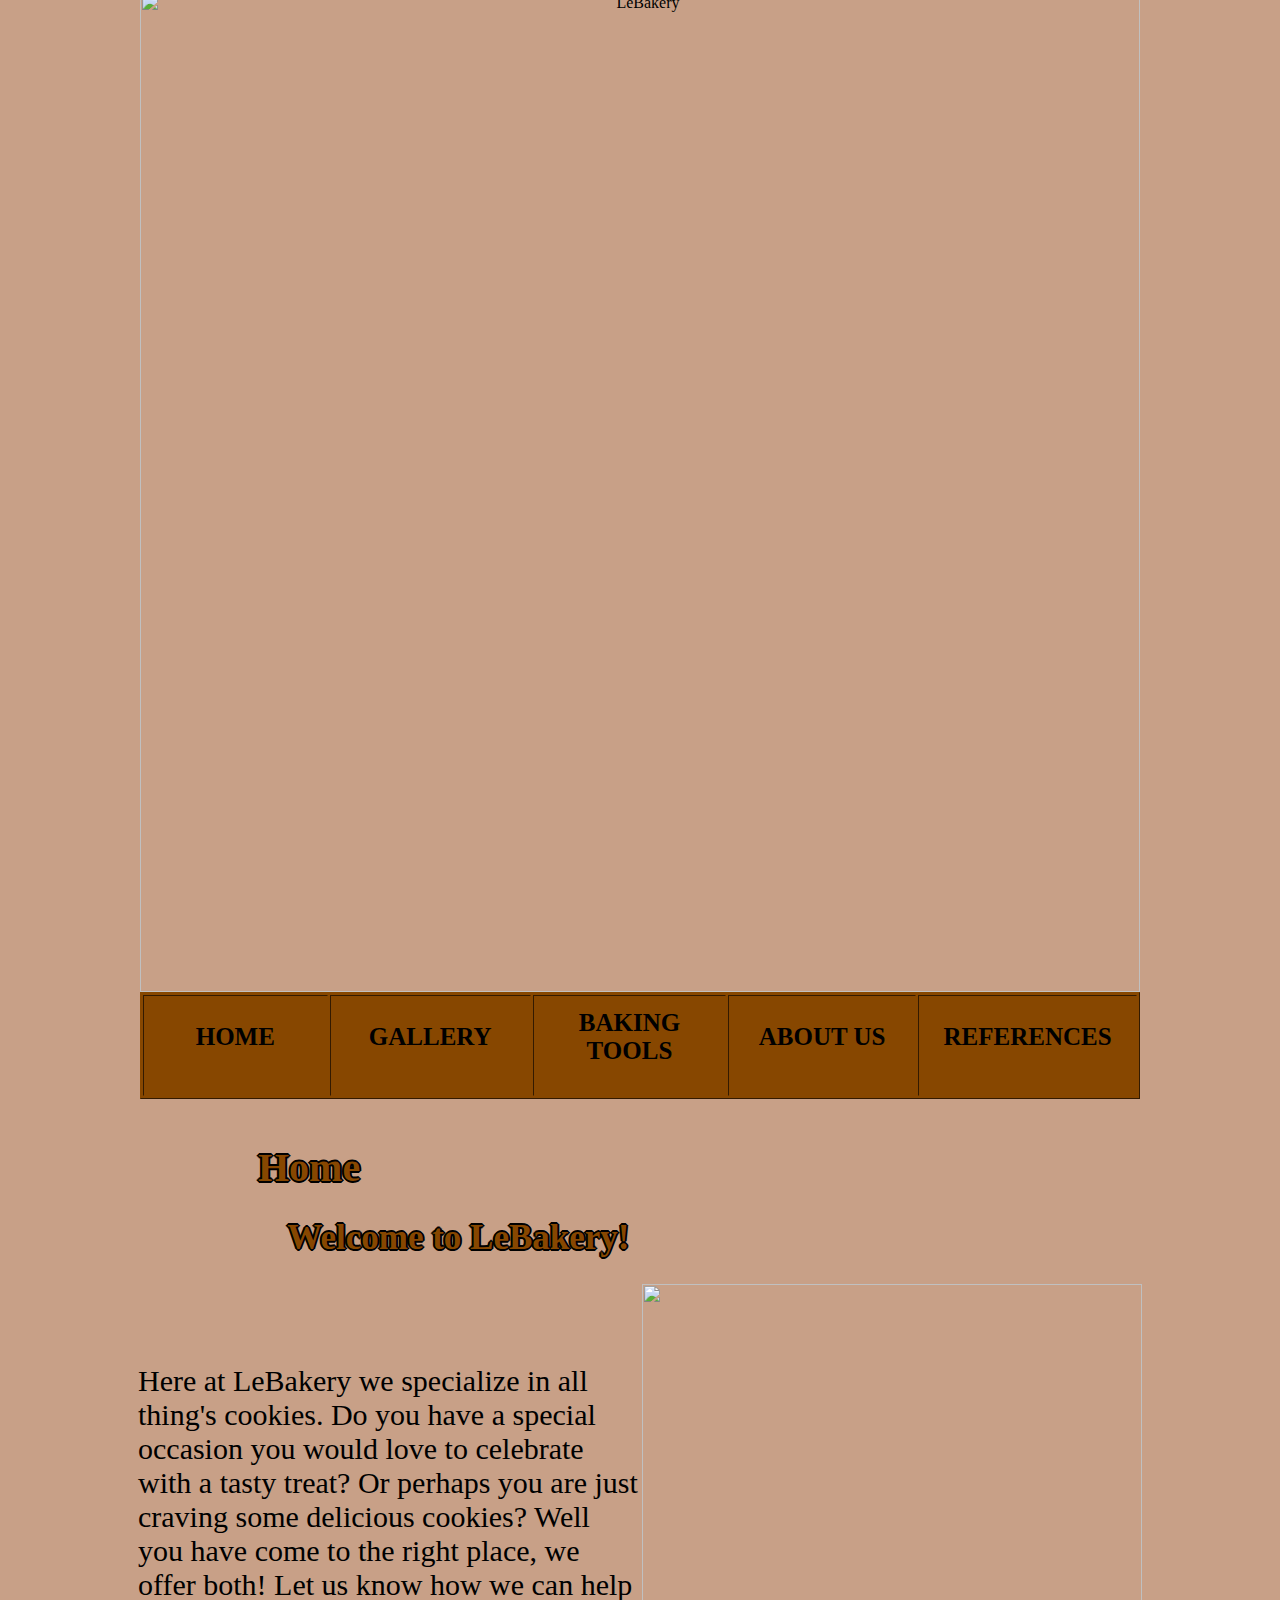
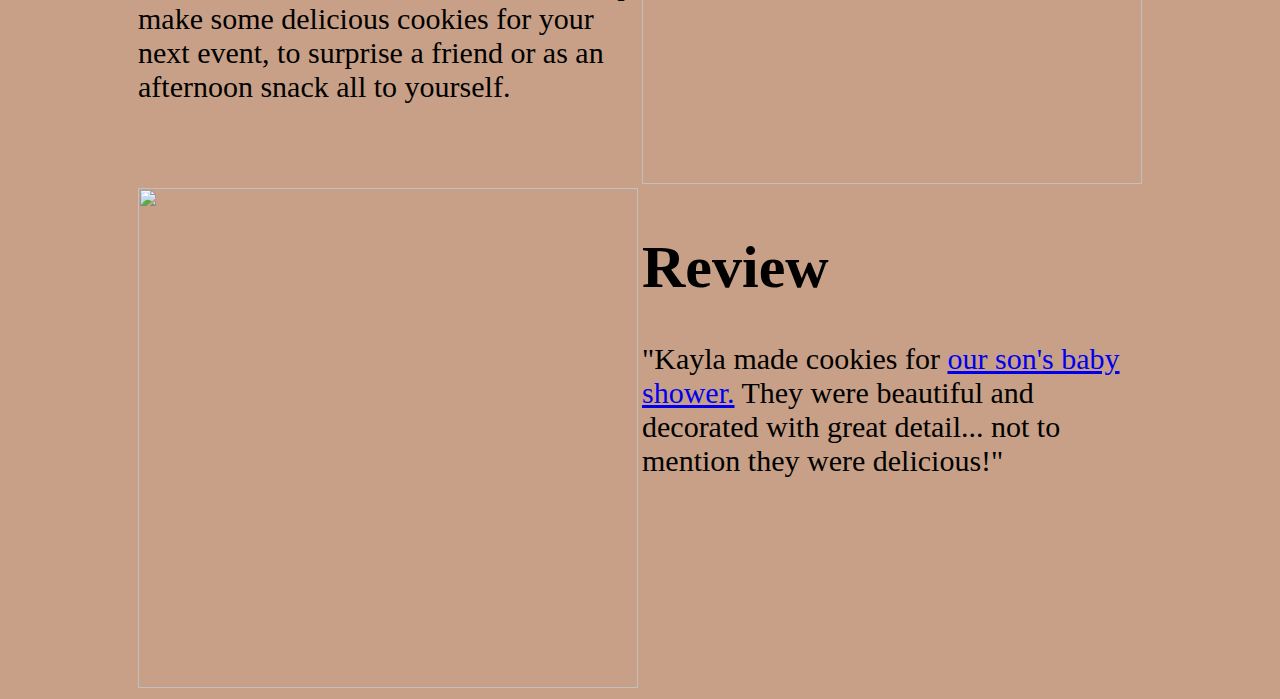
==== index.html @ 4b53114c "Testing" ====
<link rel="stylesheet" href="styles.css">
<body style="background-color:#C8A087;">
<p style="text-align: center;"><img style="border-width: -18px; margin: -16px;" src="images/bakery-banner.jpg" alt="LeBakery" width="1000" /></p>
<table style="width: 1000px; background-color: #874700; height: 2px; border-color: #874700; margin-left: auto; margin-right: auto; padding:0px;" border="1" >
<tbody>
<tr>
<td style="text-align: center; width: 244px; height: 101.444px;">
<h1 style="font-size: 25px; text-shadow:
    -1px -1px 0 #874700,
    1px -1px 0 #874700,
    -1px 1px 0 #874700,
    1px 1px 0 #874700,  
    -2px 0 0 #874700,
    2px 0 0 #874700,
    0 1px 0 #874700,
    0 -2px 0 #874700;"><a style="color:#000000; text-decoration:none" href="index.html">HOME</a></h1>
</td>
<td style="text-align: center; width: 244px; height: 101.444px;">
<h1 style="font-size: 25px; text-shadow:
    -1px -1px 0 #874700,
    1px -1px 0 #874700,
    -1px 1px 0 #874700,
    1px 1px 0 #874700,  
    -2px 0 0 #874700,
    2px 0 0 #874700,
    0 1px 0 #874700,
    0 -2px 0 #874700;"><a style="color:#000000; text-decoration:none" href="gallery.html">GALLERY</a></h1>
</td>
<td style="text-align: center; width: 244px; height: 101.444px;">
<h1 style="font-size: 25px; text-shadow:
    -1px -1px 0 #874700,
    1px -1px 0 #874700,
    -1px 1px 0 #874700,
    1px 1px 0 #874700,  
    -2px 0 0 #874700,
    2px 0 0 #874700,
    0 1px 0 #874700,
    0 -2px 0 #874700;"><a style="color:#000000; text-decoration:none" href="bakingtools.html">BAKING TOOLS</a></h1>
</td>
<td style="text-align: center; width: 244px; height: 101.444px;">
<h1 style="font-size: 25px; text-shadow:
    -1px -1px 0 #874700,
    1px -1px 0 #874700,
    -1px 1px 0 #874700,
    1px 1px 0 #874700,  
    -2px 0 0 #874700,
    2px 0 0 #874700,
    0 1px 0 #874700,
    0 -2px 0 #874700;"><a style="color:#000000; text-decoration:none" href="aboutus.html">ABOUT US</a></h1>
</td>
<td style="text-align: center; width: 244px; height: 101.444px;">
<h1 style="font-size: 25px; text-shadow:
    -1px -1px 0 #874700,
    1px -1px 0 #874700,
    -1px 1px 0 #874700,
    1px 1px 0 #874700,  
    -2px 0 0 #874700,
    2px 0 0 #874700,
    0 1px 0 #874700,
    0 -2px 0 #874700;"><a style="color:#000000; text-decoration:none" href="references.html">REFERENCES</a></h1>
</td>
</tr>
</tbody>
</table>
<td style="text-align: center; width: 226.222px; height: 101.444px;">&nbsp;</td>
</tr>
</tbody>
</table>
<section>
<article class="left_article">
<h1 style="color: #874700; font-size: 40px;    text-shadow:
    -1px -1px 0 #000000,
    1px -1px 0 #000000,
    -1px 1px 0 #000000,
    1px 1px 0 #000000,  
    -2px 0 0 #000000,
    2px 0 0 #000000,
    0 2px 0 #000000,
    0 -2px 0 #000000;"> &nbsp; &nbsp; &nbsp; &nbsp; &nbsp; &nbsp; &nbsp; &nbsp; &nbsp; &nbsp; &nbsp; &nbsp; &nbsp;Home</h1>
<h1 style="color: #874700; font-size: 35px;    text-shadow:
    -1px -1px 0 #000000,
    1px -1px 0 #000000,
    -1px 1px 0 #000000,
    1px 1px 0 #000000,  
    -2px 0 0 #000000,
    2px 0 0 #000000,
    0 2px 0 #000000,
    0 -2px 0 #000000;">&nbsp; &nbsp; &nbsp; &nbsp; &nbsp; &nbsp; &nbsp; &nbsp; &nbsp; &nbsp; &nbsp; &nbsp; &nbsp; &nbsp; &nbsp; &nbsp; Welcome to LeBakery!</h1>
<table style="width: 1000px; margin-left: auto; margin-right: auto;">
  <tbody>
  <tr>
  <td style= "font-size: 30px; width: 505.889px; text-align: left;"><br>
    Here at LeBakery we specialize in all thing's cookies. Do you have a special occasion you would love to celebrate with a tasty treat? Or perhaps you are just craving some delicious cookies? Well you have come to the right place, we offer both! Let us know how we can help make some delicious cookies for your next event, to surprise a friend or as an afternoon snack all to yourself. <br>
  <br>
  </td>
  <td style="text-align: center; width: 488.111px;"><img src="images/babyshower.jpg" alt="" width="500" /></td>
  </tr>
  <tr>
  <td style="width: 505.889px; text-align: center;"><a title="yep" href="gallery.html#sip"> <img src="images/BabyCookie.jpg" alt="" width="" height="500" /></a></td>
  <td style="font-size:30px; width: 488.111px; text-align: left;"><h1><strong>Review</strong></h1>
    <p>"Kayla made cookies for <a href="gallery.html#sip">our son's baby shower.</a> They were beautiful and decorated with great detail... not to mention they were delicious!"</p>
  <br>
    <br>
    <br>
    <br></td>
  </tr>
  </tbody>
</table>
</article>
<aside class="right_article"></aside>
</section>
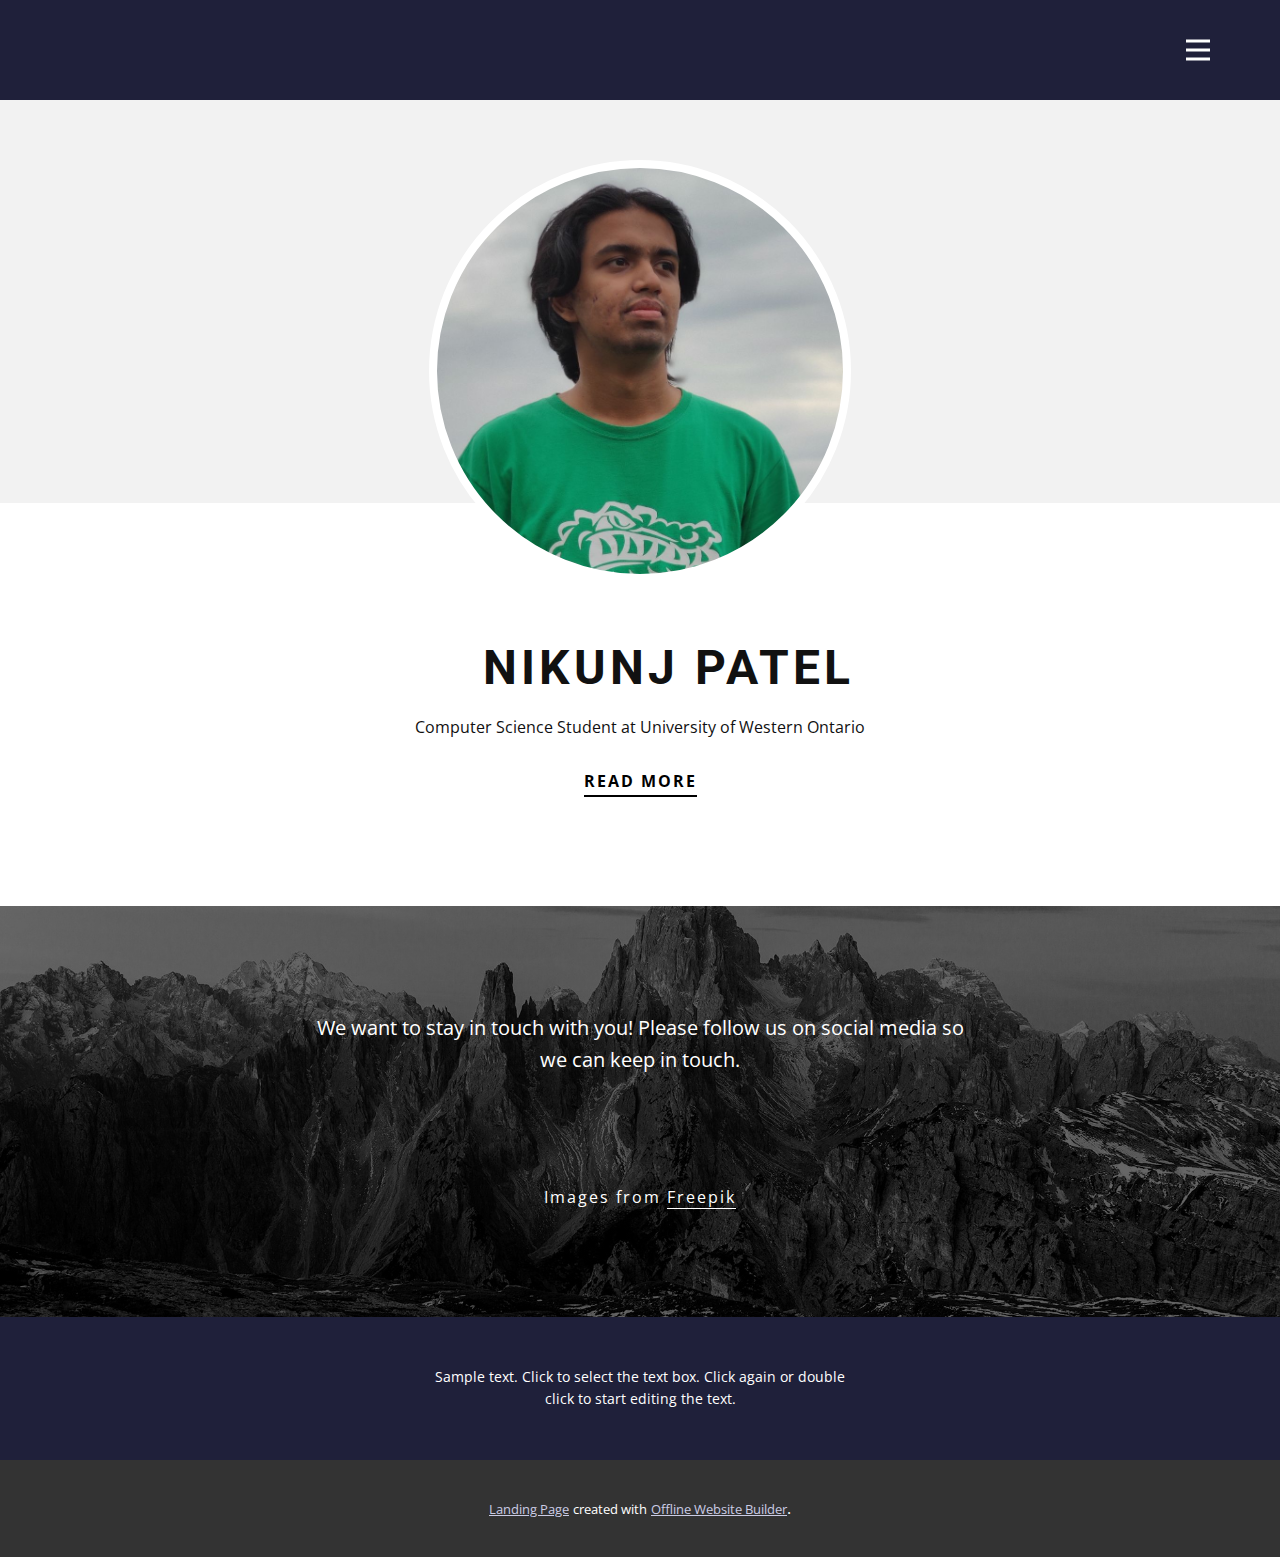
==== commit 6a4189a1: "Site Reboot" ====
--- a/index.html
+++ b/index.html
@@ -1,111 +1,109 @@
-<link rel="stylesheet" href="styles.css">
-<body style="background-color:#C8A087;">
-<p style="text-align: center;"><img style="border-width: -18px; margin: -16px;" src="images/bakery-banner.jpg" alt="LeBakery" width="1000" /></p>
-<table style="width: 1000px; background-color: #874700; height: 2px; border-color: #874700; margin-left: auto; margin-right: auto; padding:0px;" border="1" >
-<tbody>
-<tr>
-<td style="text-align: center; width: 244px; height: 101.444px;">
-<h1 style="font-size: 25px; text-shadow:
-    -1px -1px 0 #874700,
-    1px -1px 0 #874700,
-    -1px 1px 0 #874700,
-    1px 1px 0 #874700,  
-    -2px 0 0 #874700,
-    2px 0 0 #874700,
-    0 1px 0 #874700,
-    0 -2px 0 #874700;"><a style="color:#000000; text-decoration:none" href="index.html">HOME</a></h1>
-</td>
-<td style="text-align: center; width: 244px; height: 101.444px;">
-<h1 style="font-size: 25px; text-shadow:
-    -1px -1px 0 #874700,
-    1px -1px 0 #874700,
-    -1px 1px 0 #874700,
-    1px 1px 0 #874700,  
-    -2px 0 0 #874700,
-    2px 0 0 #874700,
-    0 1px 0 #874700,
-    0 -2px 0 #874700;"><a style="color:#000000; text-decoration:none" href="gallery.html">GALLERY</a></h1>
-</td>
-<td style="text-align: center; width: 244px; height: 101.444px;">
-<h1 style="font-size: 25px; text-shadow:
-    -1px -1px 0 #874700,
-    1px -1px 0 #874700,
-    -1px 1px 0 #874700,
-    1px 1px 0 #874700,  
-    -2px 0 0 #874700,
-    2px 0 0 #874700,
-    0 1px 0 #874700,
-    0 -2px 0 #874700;"><a style="color:#000000; text-decoration:none" href="bakingtools.html">BAKING TOOLS</a></h1>
-</td>
-<td style="text-align: center; width: 244px; height: 101.444px;">
-<h1 style="font-size: 25px; text-shadow:
-    -1px -1px 0 #874700,
-    1px -1px 0 #874700,
-    -1px 1px 0 #874700,
-    1px 1px 0 #874700,  
-    -2px 0 0 #874700,
-    2px 0 0 #874700,
-    0 1px 0 #874700,
-    0 -2px 0 #874700;"><a style="color:#000000; text-decoration:none" href="aboutus.html">ABOUT US</a></h1>
-</td>
-<td style="text-align: center; width: 244px; height: 101.444px;">
-<h1 style="font-size: 25px; text-shadow:
-    -1px -1px 0 #874700,
-    1px -1px 0 #874700,
-    -1px 1px 0 #874700,
-    1px 1px 0 #874700,  
-    -2px 0 0 #874700,
-    2px 0 0 #874700,
-    0 1px 0 #874700,
-    0 -2px 0 #874700;"><a style="color:#000000; text-decoration:none" href="references.html">REFERENCES</a></h1>
-</td>
-</tr>
-</tbody>
-</table>
-<td style="text-align: center; width: 226.222px; height: 101.444px;">&nbsp;</td>
-</tr>
-</tbody>
-</table>
-<section>
-<article class="left_article">
-<h1 style="color: #874700; font-size: 40px;    text-shadow:
-    -1px -1px 0 #000000,
-    1px -1px 0 #000000,
-    -1px 1px 0 #000000,
-    1px 1px 0 #000000,  
-    -2px 0 0 #000000,
-    2px 0 0 #000000,
-    0 2px 0 #000000,
-    0 -2px 0 #000000;"> &nbsp; &nbsp; &nbsp; &nbsp; &nbsp; &nbsp; &nbsp; &nbsp; &nbsp; &nbsp; &nbsp; &nbsp; &nbsp;Home</h1>
-<h1 style="color: #874700; font-size: 35px;    text-shadow:
-    -1px -1px 0 #000000,
-    1px -1px 0 #000000,
-    -1px 1px 0 #000000,
-    1px 1px 0 #000000,  
-    -2px 0 0 #000000,
-    2px 0 0 #000000,
-    0 2px 0 #000000,
-    0 -2px 0 #000000;">&nbsp; &nbsp; &nbsp; &nbsp; &nbsp; &nbsp; &nbsp; &nbsp; &nbsp; &nbsp; &nbsp; &nbsp; &nbsp; &nbsp; &nbsp; &nbsp; Welcome to LeBakery!</h1>
-<table style="width: 1000px; margin-left: auto; margin-right: auto;">
-  <tbody>
-  <tr>
-  <td style= "font-size: 30px; width: 505.889px; text-align: left;"><br>
-    Here at LeBakery we specialize in all thing's cookies. Do you have a special occasion you would love to celebrate with a tasty treat? Or perhaps you are just craving some delicious cookies? Well you have come to the right place, we offer both! Let us know how we can help make some delicious cookies for your next event, to surprise a friend or as an afternoon snack all to yourself. <br>
-  <br>
-  </td>
-  <td style="text-align: center; width: 488.111px;"><img src="images/babyshower.jpg" alt="" width="500" /></td>
-  </tr>
-  <tr>
-  <td style="width: 505.889px; text-align: center;"><a title="yep" href="gallery.html#sip"> <img src="images/BabyCookie.jpg" alt="" width="" height="500" /></a></td>
-  <td style="font-size:30px; width: 488.111px; text-align: left;"><h1><strong>Review</strong></h1>
-    <p>"Kayla made cookies for <a href="gallery.html#sip">our son's baby shower.</a> They were beautiful and decorated with great detail... not to mention they were delicious!"</p>
-  <br>
-    <br>
-    <br>
-    <br></td>
-  </tr>
-  </tbody>
-</table>
-</article>
-<aside class="right_article"></aside>
-</section>+<!DOCTYPE html>
+<html style="font-size: 16px;">
+  <head>
+    <meta name="viewport" content="width=device-width, initial-scale=1.0">
+    <meta charset="utf-8">
+    <meta name="keywords" content="creativestudio, We design People Inspired Experiences that create positive change in people&amp;apos;s lives.">
+    <meta name="description" content="">
+    <meta name="page_type" content="np-template-header-footer-from-plugin">
+    <title>Page 2</title>
+    <link rel="stylesheet" href="nicepage.css" media="screen">
+<link rel="stylesheet" href="Page-2.css" media="screen">
+    <script class="u-script" type="text/javascript" src="jquery-1.9.1.min.js" defer=""></script>
+    <script class="u-script" type="text/javascript" src="nicepage.js" defer=""></script>
+    <meta name="generator" content="Nicepage 4.3.1, nicepage.com">
+    <link id="u-theme-google-font" rel="stylesheet" href="https://fonts.googleapis.com/css?family=Roboto:100,100i,300,300i,400,400i,500,500i,700,700i,900,900i|Open+Sans:300,300i,400,400i,600,600i,700,700i,800,800i">
+    
+    
+    
+    <script type="application/ld+json">{
+		"@context": "http://schema.org",
+		"@type": "Organization",
+		"name": ""
+}</script>
+    <meta name="theme-color" content="#1f203a">
+    <meta property="og:title" content="Page 2">
+    <meta property="og:type" content="website">
+  </head>
+  <body data-home-page="https://website1276938.nicepage.io/Page-2.html?version=5fe1c98f-0ccc-4104-a6d4-1ef8a31ffe18" data-home-page-title="Page 2" class="u-body"><header class="u-clearfix u-header u-palette-1-base u-header" id="sec-ab9d"><div class="u-clearfix u-sheet u-sheet-1">
+        <nav class="u-menu u-menu-dropdown u-offcanvas u-menu-1" data-responsive-from="XL">
+          <div class="menu-collapse" style="font-size: 1rem; letter-spacing: 0px; font-weight: 500;">
+            <a class="u-button-style u-custom-active-border-color u-custom-active-color u-custom-border u-custom-border-color u-custom-borders u-custom-hover-border-color u-custom-hover-color u-custom-left-right-menu-spacing u-custom-padding-bottom u-custom-text-active-color u-custom-text-color u-custom-text-hover-color u-custom-top-bottom-menu-spacing u-nav-link u-text-active-palette-1-base u-text-hover-palette-2-base u-text-white" href="#">
+              <svg class="u-svg-link" viewBox="0 0 24 24"><use xlink:href="#menu-hamburger"></use></svg>
+              <svg class="u-svg-content" version="1.1" id="menu-hamburger" viewBox="0 0 16 16" x="0px" y="0px" xmlns:xlink="http://www.w3.org/1999/xlink" xmlns="http://www.w3.org/2000/svg"><g><rect y="1" width="16" height="2"></rect><rect y="7" width="16" height="2"></rect><rect y="13" width="16" height="2"></rect>
+</g></svg>
+            </a>
+          </div>
+          <div class="u-custom-menu u-nav-container">
+            <ul class="u-nav u-spacing-2 u-unstyled u-nav-1"><li class="u-nav-item"><a class="u-active-grey-5 u-border-active-palette-1-base u-border-hover-palette-1-base u-button-style u-hover-grey-10 u-nav-link u-text-active-palette-3-base u-text-hover-palette-3-base u-text-palette-3-base" href="home-page.html" style="padding: 10px 20px;">home page</a>
+</li></ul>
+          </div>
+          <div class="u-custom-menu u-nav-container-collapse">
+            <div class="u-black u-container-style u-inner-container-layout u-opacity u-opacity-95 u-sidenav">
+              <div class="u-inner-container-layout u-sidenav-overflow">
+                <div class="u-menu-close"></div>
+                <ul class="u-align-center u-nav u-popupmenu-items u-unstyled u-nav-2"><li class="u-nav-item"><a class="u-button-style u-nav-link" href="home-page.html" style="padding: 10px 20px;">home page</a>
+</li></ul>
+              </div>
+            </div>
+            <div class="u-black u-menu-overlay u-opacity u-opacity-70"></div>
+          </div>
+          <style class="darkreader darkreader--sync" media="screen"></style>
+        </nav>
+      </div><style class="darkreader darkreader--sync" media="screen"></style><style class="darkreader darkreader--sync" media="screen"></style><style class="darkreader darkreader--sync" media="screen"></style><style class="darkreader darkreader--sync" media="screen"></style><style class="darkreader darkreader--sync" media="screen"></style><style class="darkreader darkreader--sync" media="screen"></style></header>
+    <style class="darkreader darkreader--sync" media="screen"></style>
+    <style class="darkreader darkreader--sync" media="screen"></style>
+    <style class="darkreader darkreader--sync" media="screen"></style>
+    <section class="u-align-center u-clearfix u-section-1" id="carousel_a717">
+      <div class="u-expanded-width u-grey-5 u-shape u-shape-rectangle u-shape-1"></div>
+      <div alt="" class="u-border-8 u-border-white u-image u-image-circle u-image-1" data-image-width="863" data-image-height="1196"></div>
+      <h2 class="u-text u-text-1">Nikunj Patel</h2>
+      <p class="u-text u-text-2">Computer Science Student at University of Western Ontario</p>
+      <a href="#" class="u-active-none u-border-2 u-border-black u-btn u-btn-rectangle u-button-style u-hover-none u-none u-btn-1">read more</a>
+      <style class="darkreader darkreader--sync" media="screen"></style>
+      <style class="darkreader darkreader--sync" media="screen"></style>
+      <style class="darkreader darkreader--sync" media="screen"></style>
+      <style class="darkreader darkreader--sync" media="screen"></style>
+      <style class="darkreader darkreader--sync" media="screen"></style>
+    </section>
+    <section class="u-align-center u-clearfix u-image u-shading u-section-2" data-image-width="1980" data-image-height="806" id="sec-77fd">
+      <div class="u-clearfix u-sheet u-valign-middle u-sheet-1">
+        <p class="u-large-text u-text u-text-variant u-text-1">We want to stay in touch with&nbsp;you!&nbsp;Please follow us&nbsp;on&nbsp;social media&nbsp;so we can keep in touch.</p>
+        <div class="u-social-icons u-spacing-20 u-social-icons-1">
+          <a class="u-social-url" target="_blank" data-type="Github" title="Github" href="https://github.com/CathRtic"><span class="u-icon u-social-github u-social-icon u-icon-1"><svg class="u-svg-link" preserveAspectRatio="xMidYMin slice" viewBox="0 0 112 112" style=""><use xlink:href="#svg-be37"></use></svg><svg class="u-svg-content" viewBox="0 0 112 112" x="0" y="0" id="svg-be37"><circle style=""></path></svg></span>
+          </a>
+          <a class="u-social-url" target="_blank" data-type="Email" title="Email" href="mailto:nikunj2077@outlook.com"><span class="u-icon u-social-email u-social-icon u-icon-2"><svg class="u-svg-link" preserveAspectRatio="xMidYMin slice" viewBox="0 0 112 112" style=""><use xlink:href="#svg-8d43"></use></svg><svg class="u-svg-content" viewBox="0 0 112 112" x="0" y="0" id="svg-8d43"><circle style=""></path></svg></span>
+          </a>
+          <a class="u-social-url" target="_blank" data-type="LinkedIn" title="LinkedIn" href="https://github.com/CathRtic"><span class="u-icon u-social-icon u-social-linkedin u-icon-3"><svg class="u-svg-link" preserveAspectRatio="xMidYMin slice" viewBox="0 0 112 112" style=""><use xlink:href="#svg-ebe6"></use></svg><svg class="u-svg-content" viewBox="0 0 112 112" x="0" y="0" id="svg-ebe6"><circle style=""></path></svg></span>
+          </a>
+          <a class="u-social-url" target="_blank" data-type="Twitter" title="Twitter" href="https://twitter.com/_CathRtic_"><span class="u-icon u-social-icon u-social-twitter u-icon-4"><svg class="u-svg-link" preserveAspectRatio="xMidYMin slice" viewBox="0 0 112 112" style=""><use xlink:href="#svg-9082"></use></svg><svg class="u-svg-content" viewBox="0 0 112 112" x="0" y="0" id="svg-9082"><circle class="st0" style=""></path></svg></span>
+          </a>
+        </div>
+        <p class="u-text u-text-2">Images from <a href="https://www.freepik.comhttps://www.freepik.com/photos/background" class="u-border-1 u-border-white u-btn u-button-link u-button-style u-none u-text-body-alt-color u-btn-1" target="_blank">Freepik</a>
+        </p>
+      </div>
+      <style class="darkreader darkreader--sync" media="screen"></style>
+      <style class="darkreader darkreader--sync" media="screen"></style>
+      <style class="darkreader darkreader--sync" media="screen"></style>
+      <style class="darkreader darkreader--sync" media="screen"></style>
+      <style class="darkreader darkreader--sync" media="screen"></style>
+    </section>
+    <style class="darkreader darkreader--sync" media="screen"></style>
+    
+    
+    <footer class="u-align-center u-clearfix u-footer u-palette-1-base u-footer" id="sec-0f65"><div class="u-clearfix u-sheet u-sheet-1">
+        <p class="u-small-text u-text u-text-variant u-text-1">Sample text. Click to select the text box. Click again or double click to start editing the text.</p>
+      </div><style class="darkreader darkreader--sync" media="screen"></style><style class="darkreader darkreader--sync" media="screen"></style><style class="darkreader darkreader--sync" media="screen"></style><style class="darkreader darkreader--sync" media="screen"></style><style class="darkreader darkreader--sync" media="screen"></style></footer>
+    <section class="u-backlink u-clearfix u-grey-80">
+      <a class="u-link" href="landing-page" target="_blank">
+        <span>Landing Page</span>
+      </a>
+      <p class="u-text">
+        <span>created with</span>
+      </p>
+      <a class="u-link" href="" target="_blank">
+        <span>Offline Website Builder</span>
+      </a>. 
+    </section>
+  </body>
+</html>--- a/nicepage.css
+++ b/nicepage.css
@@ -0,0 +1,34821 @@
+/*begin-commonstyles library*//*!
+ * froala_editor v4.0.6 (https://www.froala.com/wysiwyg-editor)
+ * License https://froala.com/wysiwyg-editor/terms/
+ * Copyright 2014-2021 Froala Labs
+ */
+
+.fr-clearfix::after {
+  clear: both;
+  display: block;
+  content: "";
+  height: 0; }
+
+.fr-hide-by-clipping {
+  position: absolute;
+  width: 1px;
+  height: 1px;
+  padding: 0;
+  margin: -1px;
+  overflow: hidden;
+  clip: rect(0, 0, 0, 0);
+  border: 0; }
+
+.fr-view img.fr-rounded, .fr-view .fr-img-caption.fr-rounded img {
+  border-radius: 10px;
+  -moz-border-radius: 10px;
+  -webkit-border-radius: 10px;
+  -moz-background-clip: padding;
+  -webkit-background-clip: padding-box;
+  background-clip: padding-box; }
+
+.fr-view img.fr-shadow, .fr-view .fr-img-caption.fr-shadow img {
+  -webkit-box-shadow: 10px 10px 5px 0px #cccccc;
+  -moz-box-shadow: 10px 10px 5px 0px #cccccc;
+  box-shadow: 10px 10px 5px 0px #cccccc; }
+
+.fr-view img.fr-bordered, .fr-view .fr-img-caption.fr-bordered img {
+  border: solid 5px #CCC; }
+
+.fr-view img.fr-bordered {
+  -webkit-box-sizing: content-box;
+  -moz-box-sizing: content-box;
+  box-sizing: content-box; }
+
+.fr-view .fr-img-caption.fr-bordered img {
+  -webkit-box-sizing: border-box;
+  -moz-box-sizing: border-box;
+  box-sizing: border-box; }
+
+.fr-view {
+  word-wrap: break-word; }
+  .fr-view span[style~="color:"] a {
+    color: inherit; }
+  .fr-view strong {
+    font-weight: 700; }
+  .fr-view table[border='0'] td:not([class]), .fr-view table[border='0'] th:not([class]), .fr-view table[border='0'] td[class=""], .fr-view table[border='0'] th[class=""] {
+    border-width: 0px; }
+  .fr-view table {
+    border: none;
+    border-collapse: collapse;
+    empty-cells: show;
+    max-width: 100%; }
+    .fr-view table td {
+      min-width: 5px; }
+    .fr-view table.fr-dashed-borders td, .fr-view table.fr-dashed-borders th {
+      border-style: dashed; }
+    .fr-view table.fr-alternate-rows tbody tr:nth-child(2n) {
+      background: whitesmoke; }
+    .fr-view table td, .fr-view table th {
+      border: 1px solid #DDD; }
+      .fr-view table td:empty, .fr-view table th:empty {
+        height: 20px; }
+      .fr-view table td.fr-highlighted, .fr-view table th.fr-highlighted {
+        border: 1px double red; }
+      .fr-view table td.fr-thick, .fr-view table th.fr-thick {
+        border-width: 2px; }
+    .fr-view table th {
+      background: #ececec; }
+  .fr-view hr {
+    clear: both;
+    user-select: none;
+    -o-user-select: none;
+    -moz-user-select: none;
+    -khtml-user-select: none;
+    -webkit-user-select: none;
+    -ms-user-select: none;
+    break-after: always;
+    page-break-after: always; }
+  .fr-view .fr-file {
+    position: relative; }
+    .fr-view .fr-file::after {
+      position: relative;
+      content: "\1F4CE";
+      font-weight: normal; }
+  .fr-view pre {
+    white-space: pre-wrap;
+    word-wrap: break-word;
+    overflow: visible; }
+/*  .fr-view[dir="rtl"] blockquote {
+    border-left: none;
+    border-right: solid 2px #5E35B1;
+    margin-right: 0;
+    padding-right: 5px;
+    padding-left: 0; }
+    .fr-view[dir="rtl"] blockquote blockquote {
+      border-color: #00BCD4; }
+      .fr-view[dir="rtl"] blockquote blockquote blockquote {
+        border-color: #43A047; }
+  .fr-view blockquote {
+    border-left: solid 2px #5E35B1;
+    margin-left: 0;
+    padding-left: 5px;
+    color: #5E35B1; }
+    .fr-view blockquote blockquote {
+      border-color: #00BCD4;
+      color: #00BCD4; }
+      .fr-view blockquote blockquote blockquote {
+        border-color: #43A047;
+        color: #43A047; } */
+  .fr-view span.fr-emoticon {
+    font-weight: normal;
+    font-family: "Apple Color Emoji","Segoe UI Emoji","NotoColorEmoji","Segoe UI Symbol","Android Emoji","EmojiSymbols";
+    display: inline;
+    line-height: 0; }
+    .fr-view span.fr-emoticon.fr-emoticon-img {
+      background-repeat: no-repeat !important;
+      font-size: inherit;
+      height: 1em;
+      width: 1em;
+      min-height: 20px;
+      min-width: 20px;
+      display: inline-block;
+      margin: -.1em .1em .1em;
+      line-height: 1;
+      vertical-align: middle; }
+  .fr-view .fr-text-gray {
+    color: #AAA !important; }
+  .fr-view .fr-text-bordered {
+    border-top: solid 1px #222;
+    border-bottom: solid 1px #222;
+    padding: 10px 0; }
+  .fr-view .fr-text-spaced {
+    letter-spacing: 1px; }
+  .fr-view .fr-text-uppercase {
+    text-transform: uppercase; }
+  .fr-view .fr-class-highlighted {
+    background-color: #ffff00; }
+  .fr-view .fr-class-code {
+    border-color: #cccccc;
+    border-radius: 2px;
+    -moz-border-radius: 2px;
+    -webkit-border-radius: 2px;
+    -moz-background-clip: padding;
+    -webkit-background-clip: padding-box;
+    background-clip: padding-box;
+    background: #f5f5f5;
+    padding: 10px;
+    font-family: "Courier New", Courier, monospace; }
+  .fr-view .fr-class-transparency {
+    opacity: 0.5; }
+  .fr-view img {
+    position: relative;
+    max-width: 100%; }
+    .fr-view img.fr-dib {
+      margin: 10px auto;
+      display: block;
+      float: none;
+      vertical-align: top; }
+      .fr-view img.fr-dib.fr-fil {
+        margin-left: 0;
+        text-align: left; }
+      .fr-view img.fr-dib.fr-fir {
+        margin-right: 0;
+        text-align: right; }
+    .fr-view img.fr-dii {
+      display: inline-block;
+      float: none;
+      vertical-align: bottom;
+      margin-left: 5px;
+      margin-right: 5px;
+      max-width: calc(100% - (2 * 5px)); }
+      .fr-view img.fr-dii.fr-fil {
+        float: left;
+        margin: 10px 15px 10px 0;
+        max-width: calc(100% - 5px); }
+      .fr-view img.fr-dii.fr-fir {
+        float: right;
+        margin: 10px 0 10px 15px;
+        max-width: calc(100% - 5px); }
+  .fr-view span.fr-img-caption {
+    position: relative;
+    max-width: 100%; }
+    .fr-view span.fr-img-caption.fr-dib {
+      margin: 5px auto;
+      display: block;
+      float: none;
+      vertical-align: top; }
+      .fr-view span.fr-img-caption.fr-dib.fr-fil {
+        margin-left: 0;
+        text-align: left; }
+      .fr-view span.fr-img-caption.fr-dib.fr-fir {
+        margin-right: 0;
+        text-align: right; }
+    .fr-view span.fr-img-caption.fr-dii {
+      display: inline-block;
+      float: none;
+      vertical-align: bottom;
+      margin-left: 5px;
+      margin-right: 5px;
+      max-width: calc(100% - (2 * 5px)); }
+      .fr-view span.fr-img-caption.fr-dii.fr-fil {
+        float: left;
+        margin: 5px 5px 5px 0;
+        max-width: calc(100% - 5px); }
+      .fr-view span.fr-img-caption.fr-dii.fr-fir {
+        float: right;
+        margin: 5px 0 5px 5px;
+        max-width: calc(100% - 5px); }
+  .fr-view .fr-video {
+    text-align: center;
+    position: relative; }
+    .fr-view .fr-video.fr-rv {
+      padding-bottom: 56.25%;
+      padding-top: 30px;
+      height: 0;
+      overflow: hidden; }
+      .fr-view .fr-video.fr-rv > iframe, .fr-view .fr-video.fr-rv object, .fr-view .fr-video.fr-rv embed {
+        position: absolute !important;
+        top: 0;
+        left: 0;
+        width: 100%;
+        height: 100%; }
+    .fr-view .fr-video > * {
+      -webkit-box-sizing: content-box;
+      -moz-box-sizing: content-box;
+      box-sizing: content-box;
+      max-width: 100%;
+      border: none; }
+    .fr-view .fr-video.fr-dvb {
+      display: block;
+      clear: both; }
+      .fr-view .fr-video.fr-dvb.fr-fvl {
+        text-align: left; }
+      .fr-view .fr-video.fr-dvb.fr-fvr {
+        text-align: right; }
+    .fr-view .fr-video.fr-dvi {
+      display: inline-block; }
+      .fr-view .fr-video.fr-dvi.fr-fvl {
+        float: left; }
+      .fr-view .fr-video.fr-dvi.fr-fvr {
+        float: right; }
+  .fr-view a.fr-strong {
+    font-weight: 700; }
+  .fr-view a.fr-green {
+    color: green; }
+  .fr-view .fr-img-caption {
+    text-align: center; }
+    .fr-view .fr-img-caption .fr-img-wrap {
+      padding: 0;
+      margin: auto;
+      text-align: center;
+      width: 100%; }
+      .fr-view .fr-img-caption .fr-img-wrap a {
+        display: block; }
+      .fr-view .fr-img-caption .fr-img-wrap img {
+        display: block;
+        margin: auto;
+        width: 100%; }
+      .fr-view .fr-img-caption .fr-img-wrap > span {
+        margin: auto;
+        display: block;
+        padding: 5px 5px 10px;
+        font-size: 14px;
+        font-weight: initial;
+        -webkit-box-sizing: border-box;
+        -moz-box-sizing: border-box;
+        box-sizing: border-box;
+        -webkit-opacity: 0.9;
+        -moz-opacity: 0.9;
+        opacity: 0.9;
+        -ms-filter: "progid:DXImageTransform.Microsoft.Alpha(Opacity=0)";
+        width: 100%;
+        text-align: center; }
+  .fr-view button.fr-rounded, .fr-view input.fr-rounded, .fr-view textarea.fr-rounded {
+    border-radius: 10px;
+    -moz-border-radius: 10px;
+    -webkit-border-radius: 10px;
+    -moz-background-clip: padding;
+    -webkit-background-clip: padding-box;
+    background-clip: padding-box; }
+  .fr-view button.fr-large, .fr-view input.fr-large, .fr-view textarea.fr-large {
+    font-size: 24px; }
+
+/**
+ * Image style.
+ */
+a.fr-view.fr-strong {
+  font-weight: 700; }
+a.fr-view.fr-green {
+  color: green; }
+
+/**
+ * Link style.
+ */
+img.fr-view {
+  position: relative;
+  max-width: 100%; }
+  img.fr-view.fr-dib {
+    margin: 5px auto;
+    display: block;
+    float: none;
+    vertical-align: top; }
+    img.fr-view.fr-dib.fr-fil {
+      margin-left: 0;
+      text-align: left; }
+    img.fr-view.fr-dib.fr-fir {
+      margin-right: 0;
+      text-align: right; }
+  img.fr-view.fr-dii {
+    display: inline-block;
+    float: none;
+    vertical-align: bottom;
+    margin-left: 5px;
+    margin-right: 5px;
+    max-width: calc(100% - (2 * 5px)); }
+    img.fr-view.fr-dii.fr-fil {
+      float: left;
+      margin: 5px 5px 5px 0;
+      max-width: calc(100% - 5px); }
+    img.fr-view.fr-dii.fr-fir {
+      float: right;
+      margin: 5px 0 5px 5px;
+      max-width: calc(100% - 5px); }
+
+span.fr-img-caption.fr-view {
+  position: relative;
+  max-width: 100%; }
+  span.fr-img-caption.fr-view.fr-dib {
+    margin: 5px auto;
+    display: block;
+    float: none;
+    vertical-align: top; }
+    span.fr-img-caption.fr-view.fr-dib.fr-fil {
+      margin-left: 0;
+      text-align: left; }
+    span.fr-img-caption.fr-view.fr-dib.fr-fir {
+      margin-right: 0;
+      text-align: right; }
+  span.fr-img-caption.fr-view.fr-dii {
+    display: inline-block;
+    float: none;
+    vertical-align: bottom;
+    margin-left: 5px;
+    margin-right: 5px;
+    max-width: calc(100% - (2 * 5px)); }
+    span.fr-img-caption.fr-view.fr-dii.fr-fil {
+      float: left;
+      margin: 5px 5px 5px 0;
+      max-width: calc(100% - 5px); }
+    span.fr-img-caption.fr-view.fr-dii.fr-fir {
+      float: right;
+      margin: 5px 0 5px 5px;
+      max-width: calc(100% - 5px); }
+/*end-commonstyles library*/@charset "UTF-8";
+/*! normalize.css v4.1.1 | MIT License | github.com/necolas/normalize.css */
+html {
+  font-family: sans-serif;
+  -ms-text-size-adjust: 100%;
+  -webkit-text-size-adjust: 100%;
+}
+body {
+  margin: 0;
+}
+article,
+aside,
+details,
+figcaption,
+figure,
+footer,
+header,
+main,
+menu,
+nav,
+section,
+summary {
+  display: block;
+}
+audio,
+canvas,
+progress,
+video {
+  display: inline-block;
+}
+audio:not([controls]) {
+  display: none;
+  height: 0;
+}
+progress {
+  vertical-align: baseline;
+}
+template,
+[hidden] {
+  display: none;
+}
+a {
+  background-color: transparent;
+  -webkit-text-decoration-skip: objects;
+}
+a:active,
+a:hover {
+  outline-width: 0;
+}
+abbr[title] {
+  border-bottom: none;
+  text-decoration: underline;
+}
+b,
+strong {
+  font-weight: inherit;
+  font-weight: bold;
+}
+dfn {
+  font-style: italic;
+}
+h1 {
+  font-size: 2em;
+  margin: 0.67em 0;
+}
+mark {
+  background-color: #ff0;
+  color: #000;
+}
+small {
+  font-size: 80%;
+}
+sub,
+sup {
+  font-size: 75%;
+  line-height: 0;
+  position: relative;
+  vertical-align: baseline;
+}
+sub {
+  bottom: -0.25em;
+}
+sup {
+  top: -0.5em;
+}
+img {
+  border-style: none;
+}
+svg:not(:root) {
+  overflow: hidden;
+}
+code,
+kbd,
+pre,
+samp {
+  font-family: monospace,monospace;
+  font-size: 1em;
+}
+hr {
+  box-sizing: content-box;
+  height: 0;
+  overflow: visible;
+}
+button,
+input,
+optgroup,
+select,
+textarea {
+  color: inherit;
+  font: inherit;
+  margin: 0;
+}
+optgroup {
+  font-weight: 700;
+}
+button,
+input {
+  overflow: visible;
+}
+button,
+select {
+  text-transform: none;
+}
+button,
+html [type="button"],
+[type="reset"],
+[type="submit"] {
+  -webkit-appearance: button;
+}
+button::-moz-focus-inner,
+[type="button"]::-moz-focus-inner,
+[type="reset"]::-moz-focus-inner,
+[type="submit"]::-moz-focus-inner {
+  border-style: none;
+  padding: 0;
+}
+button:-moz-focusring,
+[type="button"]:-moz-focusring,
+[type="reset"]:-moz-focusring,
+[type="submit"]:-moz-focusring {
+  outline: 1px dotted ButtonText;
+}
+fieldset {
+  border: 1px solid silver;
+  margin: 0 2px;
+  padding: 0.35em 0.625em 0.75em;
+}
+legend {
+  box-sizing: border-box;
+  color: inherit;
+  display: table;
+  max-width: 100%;
+  padding: 0;
+  white-space: normal;
+}
+textarea {
+  overflow: auto;
+}
+[type="checkbox"],
+[type="radio"] {
+  box-sizing: border-box;
+  padding: 0;
+}
+[type="number"]::-webkit-inner-spin-button,
+[type="number"]::-webkit-outer-spin-button {
+  height: auto;
+}
+[type="search"] {
+  -webkit-appearance: textfield;
+  outline-offset: -2px;
+}
+[type="search"]::-webkit-search-cancel-button,
+[type="search"]::-webkit-search-decoration {
+  -webkit-appearance: none;
+}
+::-webkit-input-placeholder {
+  color: inherit;
+  opacity: 0.54;
+}
+::-webkit-file-upload-button {
+  -webkit-appearance: button;
+  font: inherit;
+}
+ul,
+ol {
+  padding-left: 20px;
+}
+/* Fade effect */
+/* Over effect */
+/* Slide effect */
+/* Over and Slide effect */
+/* Flip Left effect */
+/* Flip Right effect */
+/* Flip Top effect */
+/* Flip Bottom effect */
+/* Wobble Left effect */
+/* Wobble Right effect */
+/* Wobble top effect */
+/* Wobble bottom effect */
+/* Zoom and Rotate Effects */
+/* Utility */
+.u-over-slide {
+  position: absolute;
+  left: 0;
+  top: 0;
+  width: 100%;
+  height: 100%;
+}
+.u-background-effect {
+  overflow: hidden;
+}
+.u-background-effect ~ .u-container-layout {
+  cursor: pointer;
+}
+/* Fade effect */
+.u-effect-fade .u-over-slide {
+  opacity: 0;
+  transition: all 500ms ease;
+}
+.u-effect-fade:hover .u-over-slide,
+.u-effect-fade.u-effect-active .u-over-slide {
+  opacity: 1;
+}
+/* Over effect */
+.u-effect-over-left .u-over-slide {
+  transform: translate(-100%, 0);
+  transition: all 500ms ease;
+}
+.u-effect-over-left:hover .u-over-slide,
+.u-effect-over-left.u-effect-active .u-over-slide {
+  transform: translate(0, 0);
+}
+.u-effect-over-right .u-over-slide {
+  transform: translate(100%, 0);
+  transition: all 500ms ease;
+}
+.u-effect-over-right:hover .u-over-slide,
+.u-effect-over-right.u-effect-active .u-over-slide {
+  transform: translate(0, 0);
+}
+.u-effect-over-top .u-over-slide {
+  transform: translate(0, -100%);
+  transition: all 500ms ease;
+}
+.u-effect-over-top:hover .u-over-slide,
+.u-effect-over-top.u-effect-active .u-over-slide {
+  transform: translate(0, 0);
+}
+.u-effect-over-bottom .u-over-slide {
+  transform: translate(0, 100%);
+  transition: all 500ms ease;
+}
+.u-effect-over-bottom:hover .u-over-slide,
+.u-effect-over-bottom.u-effect-active .u-over-slide {
+  transform: translate(0, 0);
+}
+.u-effect-over-topleft .u-over-slide {
+  transform: translate(-100%, -100%);
+  transition: all 500ms ease;
+}
+.u-effect-over-topleft:hover .u-over-slide,
+.u-effect-over-topleft.u-effect-active .u-over-slide {
+  transform: translate(0, 0);
+}
+.u-effect-over-topright .u-over-slide {
+  transform: translate(100%, -100%);
+  transition: all 500ms ease;
+}
+.u-effect-over-topright:hover .u-over-slide,
+.u-effect-over-topright.u-effect-active .u-over-slide {
+  transform: translate(0, 0);
+}
+.u-effect-over-bottomleft .u-over-slide {
+  transform: translate(-100%, 100%);
+  transition: all 500ms ease;
+}
+.u-effect-over-bottomleft:hover .u-over-slide,
+.u-effect-over-bottomleft.u-effect-active .u-over-slide {
+  transform: translate(0, 0);
+}
+.u-effect-over-bottomright .u-over-slide {
+  transform: translate(100%, 100%);
+  transition: all 500ms ease;
+}
+.u-effect-over-bottomright:hover .u-over-slide,
+.u-effect-over-bottomright.u-effect-active .u-over-slide {
+  transform: translate(0, 0);
+}
+/* Slide effect */
+.u-effect-slide-left .u-over-slide {
+  transform: translate(-100%, 0);
+  transition: all 500ms ease;
+}
+.u-effect-slide-left:hover .u-over-slide,
+.u-effect-slide-left.u-effect-active .u-over-slide {
+  transform: translate(0, 0);
+}
+.u-effect-slide-left .u-back-slide {
+  transition: all 500ms ease;
+}
+.u-effect-slide-left:hover .u-back-slide,
+.u-effect-slide-left.u-effect-active .u-back-slide {
+  transform: translate(100%, 0);
+}
+.u-effect-slide-right .u-over-slide {
+  transform: translate(100%, 0);
+  transition: all 500ms ease;
+}
+.u-effect-slide-right:hover .u-over-slide,
+.u-effect-slide-right.u-effect-active .u-over-slide {
+  transform: translate(0, 0);
+}
+.u-effect-slide-right .u-back-slide {
+  transition: all 500ms ease;
+}
+.u-effect-slide-right:hover .u-back-slide,
+.u-effect-slide-right.u-effect-active .u-back-slide {
+  transform: translate(-100%, 0);
+}
+.u-effect-slide-top .u-over-slide {
+  transform: translate(0, -100%);
+  transition: all 500ms ease;
+}
+.u-effect-slide-top:hover .u-over-slide,
+.u-effect-slide-top.u-effect-active .u-over-slide {
+  transform: translate(0, 0);
+}
+.u-effect-slide-top .u-back-slide {
+  transition: all 500ms ease;
+}
+.u-effect-slide-top:hover .u-back-slide,
+.u-effect-slide-top.u-effect-active .u-back-slide {
+  transform: translate(0, 100%);
+}
+.u-effect-slide-bottom .u-over-slide {
+  transform: translate(0, 100%);
+  transition: all 500ms ease;
+}
+.u-effect-slide-bottom:hover .u-over-slide,
+.u-effect-slide-bottom.u-effect-active .u-over-slide {
+  transform: translate(0, 0);
+}
+.u-effect-slide-bottom .u-back-slide {
+  transition: all 500ms ease;
+}
+.u-effect-slide-bottom:hover .u-back-slide,
+.u-effect-slide-bottom.u-effect-active .u-back-slide {
+  transform: translate(0, -100%);
+}
+.u-effect-slide-topleft .u-over-slide {
+  transform: translate(-100%, -100%);
+  transition: all 500ms ease;
+}
+.u-effect-slide-topleft:hover .u-over-slide,
+.u-effect-slide-topleft.u-effect-active .u-over-slide {
+  transform: translate(0, 0);
+}
+.u-effect-slide-topleft .u-back-slide {
+  transition: all 500ms ease;
+}
+.u-effect-slide-topleft:hover .u-back-slide,
+.u-effect-slide-topleft.u-effect-active .u-back-slide {
+  transform: translate(100%, 100%);
+}
+.u-effect-slide-topright .u-over-slide {
+  transform: translate(100%, -100%);
+  transition: all 500ms ease;
+}
+.u-effect-slide-topright:hover .u-over-slide,
+.u-effect-slide-topright.u-effect-active .u-over-slide {
+  transform: translate(0, 0);
+}
+.u-effect-slide-topright .u-back-slide {
+  transition: all 500ms ease;
+}
+.u-effect-slide-topright:hover .u-back-slide,
+.u-effect-slide-topright.u-effect-active .u-back-slide {
+  transform: translate(-100%, 100%);
+}
+.u-effect-slide-bottomleft .u-over-slide {
+  transform: translate(-100%, 100%);
+  transition: all 500ms ease;
+}
+.u-effect-slide-bottomleft:hover .u-over-slide,
+.u-effect-slide-bottomleft.u-effect-active .u-over-slide {
+  transform: translate(0, 0);
+}
+.u-effect-slide-bottomleft .u-back-slide {
+  transition: all 500ms ease;
+}
+.u-effect-slide-bottomleft:hover .u-back-slide,
+.u-effect-slide-bottomleft.u-effect-active .u-back-slide {
+  transform: translate(100%, -100%);
+}
+.u-effect-slide-bottomright .u-over-slide {
+  transform: translate(100%, 100%);
+  transition: all 500ms ease;
+}
+.u-effect-slide-bottomright:hover .u-over-slide,
+.u-effect-slide-bottomright.u-effect-active .u-over-slide {
+  transform: translate(0, 0);
+}
+.u-effect-slide-bottomright .u-back-slide {
+  transition: all 500ms ease;
+}
+.u-effect-slide-bottomright:hover .u-back-slide,
+.u-effect-slide-bottomright.u-effect-active .u-back-slide {
+  transform: translate(-100%, -100%);
+}
+/* Flip */
+.u-effect-flip-left,
+.u-effect-flip-left .u-slidesWrapper {
+  perspective: 300px;
+}
+.u-effect-flip-left .u-over-slide {
+  opacity: 0;
+  transform: rotateY(180deg);
+  transform-origin: center left;
+  transition: transform 500ms ease, transform-origin 500ms ease, opacity 0ms ease 500ms;
+}
+.u-effect-flip-left:hover .u-over-slide,
+.u-effect-flip-left.u-effect-active .u-over-slide {
+  opacity: 1;
+  transform: rotateY(0deg);
+  transition: transform 500ms ease, transform-origin 500ms ease;
+}
+.u-effect-flip-right,
+.u-effect-flip-right .u-slidesWrapper {
+  perspective: 300px;
+}
+.u-effect-flip-right .u-over-slide {
+  opacity: 0;
+  transform: rotateY(-180deg);
+  transform-origin: center right;
+  transition: transform 500ms ease, transform-origin 500ms ease, opacity 0ms ease 500ms;
+}
+.u-effect-flip-right:hover .u-over-slide,
+.u-effect-flip-right.u-effect-active .u-over-slide {
+  opacity: 1;
+  transform: rotateY(0deg);
+  transition: transform 500ms ease, transform-origin 500ms ease;
+}
+.u-effect-flip-top,
+.u-effect-flip-top .u-slidesWrapper {
+  perspective: 300px;
+}
+.u-effect-flip-top .u-over-slide {
+  opacity: 0;
+  transform: rotateX(-180deg);
+  transform-origin: center top;
+  transition: transform 500ms ease, transform-origin 500ms ease, opacity 0ms ease 500ms;
+}
+.u-effect-flip-top:hover .u-over-slide,
+.u-effect-flip-top.u-effect-active .u-over-slide {
+  opacity: 1;
+  transform: rotateX(0deg);
+  transition: transform 500ms ease, transform-origin 500ms ease;
+}
+.u-effect-flip-bottom,
+.u-effect-flip-bottom .u-slidesWrapper {
+  perspective: 300px;
+}
+.u-effect-flip-bottom .u-over-slide {
+  opacity: 0;
+  transform: rotateX(180deg);
+  transform-origin: center bottom;
+  transition: transform 500ms ease, transform-origin 500ms ease, opacity 0ms ease 500ms;
+}
+.u-effect-flip-bottom:hover .u-over-slide,
+.u-effect-flip-bottom.u-effect-active .u-over-slide {
+  opacity: 1;
+  transform: rotateX(0deg);
+  transition: transform 500ms ease, transform-origin 500ms ease;
+}
+/* Wooble */
+.u-effect-wobble-left,
+.u-effect-wobble-left .u-slidesWrapper {
+  perspective: 300px;
+}
+.u-effect-wobble-left .u-over-slide {
+  opacity: 0;
+  transform: rotateY(130deg);
+  transform-origin: center left;
+  transition: transform 500ms ease, transform-origin 500ms ease, opacity 0ms ease 500ms;
+}
+.u-effect-wobble-left:hover .u-over-slide,
+.u-effect-wobble-left.u-effect-active .u-over-slide {
+  opacity: 1;
+  transform: rotateY(0deg);
+  transform-origin: center right;
+  transition: transform 500ms ease, transform-origin 500ms ease;
+}
+.u-effect-wobble-right,
+.u-effect-wobble-right .u-slidesWrapper {
+  perspective: 300px;
+}
+.u-effect-wobble-right .u-over-slide {
+  opacity: 0;
+  transform: rotateY(-130deg);
+  transform-origin: center right;
+  transition: transform 500ms ease, transform-origin 500ms ease, opacity 0ms ease 500ms;
+}
+.u-effect-wobble-right:hover .u-over-slide,
+.u-effect-wobble-right.u-effect-active .u-over-slide {
+  opacity: 1;
+  transform: rotateY(0deg);
+  transform-origin: center left;
+  transition: transform 500ms ease, transform-origin 500ms ease;
+}
+.u-effect-wobble-top,
+.u-effect-wobble-top .u-slidesWrapper {
+  perspective: 300px;
+}
+.u-effect-wobble-top .u-over-slide {
+  opacity: 0;
+  transform: rotateX(-130deg);
+  transform-origin: center top;
+  transition: transform 500ms ease, transform-origin 500ms ease, opacity 0ms ease 500ms;
+}
+.u-effect-wobble-top:hover .u-over-slide,
+.u-effect-wobble-top.u-effect-active .u-over-slide {
+  opacity: 1;
+  transform: rotateX(0deg);
+  transform-origin: center bottom;
+  transition: transform 500ms ease, transform-origin 500ms ease;
+}
+.u-effect-wobble-bottom,
+.u-effect-wobble-bottom .u-slidesWrapper {
+  perspective: 300px;
+}
+.u-effect-wobble-bottom .u-over-slide {
+  opacity: 0;
+  transform: rotateX(130deg);
+  transform-origin: center bottom;
+  transition: transform 500ms ease, transform-origin 500ms ease, opacity 0ms ease 500ms;
+}
+.u-effect-wobble-bottom:hover .u-over-slide,
+.u-effect-wobble-bottom.u-effect-active .u-over-slide {
+  opacity: 1;
+  transform: rotateX(0deg);
+  transform-origin: center top;
+  transition: transform 500ms ease, transform-origin 500ms ease;
+}
+/* Zoom */
+.u-effect-zoom .u-over-slide {
+  transition: transform 500ms ease;
+  transform: scale(0, 0);
+}
+.u-effect-zoom:hover .u-over-slide,
+.u-effect-zoom.u-effect-active .u-over-slide {
+  transform: scale(1, 1);
+}
+.u-effect-hover-zoom .u-back-slide,
+.u-effect-hover-zoom .u-background-effect-image {
+  transition: transform 500ms ease;
+  transform: scale(1);
+}
+.u-effect-hover-zoom:hover .u-back-slide,
+.u-effect-hover-zoom:hover .u-background-effect-image,
+.u-effect-hover-zoom.u-effect-active .u-back-slide,
+.u-effect-hover-zoom.u-effect-active .u-background-effect-image {
+  transform: scale(var(--effect-scale));
+}
+.u-effect-hover-zoomOut .u-back-slide,
+.u-effect-hover-zoomOut .u-background-effect-image {
+  transition: transform 500ms ease;
+  transform: scale(var(--effect-scale));
+}
+.u-effect-hover-zoomOut:hover .u-back-slide,
+.u-effect-hover-zoomOut:hover .u-background-effect-image,
+.u-effect-hover-zoomOut.u-effect-active .u-back-slide,
+.u-effect-hover-zoomOut.u-effect-active .u-background-effect-image {
+  transform: scale(1);
+}
+.u-effect-hover-liftUp > .u-background-effect {
+  overflow: visible;
+}
+.u-effect-hover-liftUp .u-back-slide,
+.u-effect-hover-liftUp .u-background-effect-image {
+  transition: transform 500ms ease;
+  transform: scale(1);
+}
+.u-effect-hover-liftUp:hover .u-back-slide,
+.u-effect-hover-liftUp.u-effect-active .u-back-slide,
+.u-effect-hover-liftUp:hover .u-background-effect-image,
+.u-effect-hover-liftUp.u-effect-active .u-background-effect-image {
+  transform: scale(var(--effect-scale));
+  z-index: 1;
+}
+.u-effect-hover-liftUp:hover > .u-container-layout {
+  z-index: 2;
+}
+.u-effect-zoom-rotate .u-over-slide {
+  transition: transform 500ms ease;
+  transform: rotate(0deg) scale(0, 0);
+}
+.u-effect-zoom-rotate:hover .u-over-slide,
+.u-effect-zoom-rotate.u-effect-active .u-over-slide {
+  transform: rotate(360deg) scale(1, 1);
+}
+.u-effect-zoom-rotateX .u-over-slide {
+  transition: transform 500ms ease;
+  transform: rotateX(0deg) scale(0, 0);
+}
+.u-effect-zoom-rotateX:hover .u-over-slide,
+.u-effect-zoom-rotateX.u-effect-active .u-over-slide {
+  transform: rotateX(360deg) scale(1, 1);
+}
+.u-effect-zoom-rotateY .u-over-slide {
+  transition: transform 500ms ease;
+  transform: rotateY(0deg) scale(0, 0);
+}
+.u-effect-zoom-rotateY:hover .u-over-slide,
+.u-effect-zoom-rotateY.u-effect-active .u-over-slide {
+  transform: rotateY(360deg) scale(1, 1);
+}
+.u-effect-hover-slide .u-back-image,
+.u-effect-hover-slide .u-background-effect-image {
+  transition-duration: 500ms;
+  transition-timing-function: ease;
+  transition-property: left, right, top, bottom;
+}
+.u-effect-hover-slide .u-effect-hover-slide-direction-right {
+  left: auto;
+}
+.u-effect-hover-slide .u-effect-hover-slide-direction-up {
+  top: auto;
+}
+.u-effect-hover-slide:hover .u-back-image.u-effect-hover-slide-direction-left,
+.u-effect-hover-slide:hover .u-background-effect-image.u-effect-hover-slide-direction-left,
+.u-effect-hover-slide.u-effect-active .u-back-image.u-effect-hover-slide-direction-left,
+.u-effect-hover-slide.u-effect-active .u-background-effect-image.u-effect-hover-slide-direction-left {
+  left: 0 !important;
+}
+.u-effect-hover-slide:hover .u-back-image.u-effect-hover-slide-direction-right,
+.u-effect-hover-slide:hover .u-background-effect-image.u-effect-hover-slide-direction-right,
+.u-effect-hover-slide.u-effect-active .u-back-image.u-effect-hover-slide-direction-right,
+.u-effect-hover-slide.u-effect-active .u-background-effect-image.u-effect-hover-slide-direction-right {
+  right: 0 !important;
+}
+.u-effect-hover-slide:hover .u-back-image.u-effect-hover-slide-direction-up,
+.u-effect-hover-slide:hover .u-background-effect-image.u-effect-hover-slide-direction-up,
+.u-effect-hover-slide.u-effect-active .u-back-image.u-effect-hover-slide-direction-up,
+.u-effect-hover-slide.u-effect-active .u-background-effect-image.u-effect-hover-slide-direction-up {
+  bottom: 0 !important;
+}
+.u-effect-hover-slide:hover .u-back-image.u-effect-hover-slide-direction-down,
+.u-effect-hover-slide:hover .u-background-effect-image.u-effect-hover-slide-direction-down,
+.u-effect-hover-slide.u-effect-active .u-back-image.u-effect-hover-slide-direction-down,
+.u-effect-hover-slide.u-effect-active .u-background-effect-image.u-effect-hover-slide-direction-down {
+  top: 0 !important;
+}
+.u-btn {
+  /*display: inline-block;*/
+  display: table;
+  /*TODO maye need another solution for negative marin*/
+  cursor: pointer;
+  color: inherit;
+  font-size: inherit;
+  font-family: inherit;
+  line-height: inherit;
+  letter-spacing: inherit;
+  text-transform: inherit;
+  font-style: inherit;
+  font-weight: inherit;
+  text-decoration: none;
+  border: 0 none transparent;
+  outline-width: 0;
+  background-color: transparent;
+  margin: 0;
+  -webkit-text-decoration-skip: objects;
+  font-style: initial;
+  white-space: nowrap;
+  -webkit-user-select: none;
+      -ms-user-select: none;
+          user-select: none;
+  vertical-align: middle;
+  text-align: center;
+  padding: 10px 30px;
+  border-radius: 0;
+  align-self: flex-start;
+}
+.u-btn:focus,
+.u-btn:active:focus,
+.u-btn.active:focus {
+  outline: thin dotted;
+  outline: 5px auto -webkit-focus-ring-color;
+  outline-offset: -2px;
+}
+.u-btn:hover,
+.u-btn:focus {
+  text-decoration: none;
+}
+.u-btn:active,
+.u-btn.active {
+  outline: 0;
+  background-image: none;
+}
+.u-btn.disabled,
+.u-btn[disabled] {
+  opacity: 0.6;
+}
+.u-btn-circle {
+  border-radius: 50%;
+}
+.u-btn-rectangle {
+  border-radius: 0 !important;
+}
+.u-text a,
+.u-post-content a,
+.u-tab-item a,
+.u-nav-item a {
+  font-size: inherit;
+  font-family: inherit;
+  line-height: inherit;
+  letter-spacing: inherit;
+  text-transform: inherit;
+}
+.u-text:not(ul):not(ol):not(p):not(.u-post-content):not(.u-block-content):not(.u-product-desc):not(.u-cart-block-content) a {
+  color: inherit;
+}
+.u-text:not(ul):not(ol):not(p):not(.u-post-content):not(.u-block-content):not(.u-product-desc):not(.u-cart-block-content) a,
+.u-text:not(ul):not(ol):not(p):not(.u-post-content):not(.u-block-content):not(.u-product-desc):not(.u-cart-block-content) a:hover {
+  text-decoration: none;
+}
+.u-link,
+a {
+  border-top-width: 0;
+  border-left-width: 0;
+  border-right-width: 0;
+}
+.u-link {
+  display: table;
+  border-style: solid;
+  border-bottom-width: 0;
+  white-space: nowrap;
+  align-self: flex-start;
+}
+.u-link,
+.u-link:hover,
+.u-link:focus {
+  text-decoration: none;
+}
+.u-link:focus,
+.u-link:active:focus,
+.u-link.active:focus {
+  outline: thin dotted;
+  outline: 5px auto -webkit-focus-ring-color;
+  outline-offset: -2px;
+}
+.u-underline,
+.u-underline:hover {
+  text-decoration: underline;
+  border-bottom-width: 0;
+}
+.u-no-underline,
+.u-no-underline:hover {
+  text-decoration: none;
+  border-bottom-width: 0;
+}
+.u-block-content > :first-child,
+.u-product-desc > :first-child,
+.u-product-tab-pane > :first-child,
+.u-post-content > :first-child {
+  margin-top: 0;
+}
+.u-block-content > :last-child,
+.u-product-desc > :last-child,
+.u-product-tab-pane > :last-child,
+.u-post-content > :last-child {
+  margin-bottom: 0;
+}
+.u-block-content p,
+.u-product-desc p,
+.u-product-tab-pane p,
+.u-post-content p {
+  text-decoration: inherit !important;
+  color: inherit !important;
+  font-style: inherit !important;
+  font-size: inherit !important;
+  font-weight: inherit !important;
+  font-family: inherit !important;
+  line-height: inherit !important;
+  letter-spacing: inherit !important;
+  text-transform: inherit !important;
+}
+.u-logo {
+  color: inherit;
+  font-size: inherit;
+  font-family: inherit;
+  line-height: inherit;
+  letter-spacing: inherit;
+  text-transform: inherit;
+  font-style: inherit;
+  font-weight: inherit;
+  text-decoration: none;
+  border: 0 none transparent;
+  outline-width: 0;
+  background-color: transparent;
+  margin: 0;
+  -webkit-text-decoration-skip: objects;
+}
+.u-image.u-logo {
+  display: table;
+  white-space: nowrap;
+}
+.u-image.u-logo img {
+  display: block;
+}
+.u-form-horizontal {
+  display: flex;
+  flex-flow: row;
+  align-items: center;
+  flex-grow: 1;
+}
+.u-input {
+  display: block;
+  width: 100%;
+  padding: 10px 12px;
+  background-image: none;
+  background-clip: padding-box;
+  border: none;
+  border-radius: 3px;
+  transition: border-color ease-in-out 0.15s, box-shadow ease-in-out 0.15s;
+  background-color: transparent;
+  color: inherit;
+  height: auto;
+}
+.u-form-horizontal .u-form-group:not(.u-label-top) label,
+.u-form-horizontal .u-form-group:not(.u-label-top) input,
+.u-form-horizontal .u-form-select-wrapper,
+.u-form-horizontal .u-form-radio-button-wrapper {
+  display: flex;
+  align-items: center;
+  justify-content: center;
+  margin-bottom: 0;
+  flex-grow: 1;
+}
+.u-form-vertical {
+  display: flex;
+  flex-wrap: wrap;
+  align-items: flex-end;
+}
+.u-form-vertical.u-form-spacing-50 {
+  margin-left: -50px;
+  width: calc(100% +  50px);
+}
+.u-form-vertical.u-form-spacing-50 .u-form-group {
+  margin-bottom: 50px;
+  padding-left: 50px;
+}
+.u-form-vertical.u-form-spacing-49 {
+  margin-left: -49px;
+  width: calc(100% +  49px);
+}
+.u-form-vertical.u-form-spacing-49 .u-form-group {
+  margin-bottom: 49px;
+  padding-left: 49px;
+}
+.u-form-vertical.u-form-spacing-48 {
+  margin-left: -48px;
+  width: calc(100% +  48px);
+}
+.u-form-vertical.u-form-spacing-48 .u-form-group {
+  margin-bottom: 48px;
+  padding-left: 48px;
+}
+.u-form-vertical.u-form-spacing-47 {
+  margin-left: -47px;
+  width: calc(100% +  47px);
+}
+.u-form-vertical.u-form-spacing-47 .u-form-group {
+  margin-bottom: 47px;
+  padding-left: 47px;
+}
+.u-form-vertical.u-form-spacing-46 {
+  margin-left: -46px;
+  width: calc(100% +  46px);
+}
+.u-form-vertical.u-form-spacing-46 .u-form-group {
+  margin-bottom: 46px;
+  padding-left: 46px;
+}
+.u-form-vertical.u-form-spacing-45 {
+  margin-left: -45px;
+  width: calc(100% +  45px);
+}
+.u-form-vertical.u-form-spacing-45 .u-form-group {
+  margin-bottom: 45px;
+  padding-left: 45px;
+}
+.u-form-vertical.u-form-spacing-44 {
+  margin-left: -44px;
+  width: calc(100% +  44px);
+}
+.u-form-vertical.u-form-spacing-44 .u-form-group {
+  margin-bottom: 44px;
+  padding-left: 44px;
+}
+.u-form-vertical.u-form-spacing-43 {
+  margin-left: -43px;
+  width: calc(100% +  43px);
+}
+.u-form-vertical.u-form-spacing-43 .u-form-group {
+  margin-bottom: 43px;
+  padding-left: 43px;
+}
+.u-form-vertical.u-form-spacing-42 {
+  margin-left: -42px;
+  width: calc(100% +  42px);
+}
+.u-form-vertical.u-form-spacing-42 .u-form-group {
+  margin-bottom: 42px;
+  padding-left: 42px;
+}
+.u-form-vertical.u-form-spacing-41 {
+  margin-left: -41px;
+  width: calc(100% +  41px);
+}
+.u-form-vertical.u-form-spacing-41 .u-form-group {
+  margin-bottom: 41px;
+  padding-left: 41px;
+}
+.u-form-vertical.u-form-spacing-40 {
+  margin-left: -40px;
+  width: calc(100% +  40px);
+}
+.u-form-vertical.u-form-spacing-40 .u-form-group {
+  margin-bottom: 40px;
+  padding-left: 40px;
+}
+.u-form-vertical.u-form-spacing-39 {
+  margin-left: -39px;
+  width: calc(100% +  39px);
+}
+.u-form-vertical.u-form-spacing-39 .u-form-group {
+  margin-bottom: 39px;
+  padding-left: 39px;
+}
+.u-form-vertical.u-form-spacing-38 {
+  margin-left: -38px;
+  width: calc(100% +  38px);
+}
+.u-form-vertical.u-form-spacing-38 .u-form-group {
+  margin-bottom: 38px;
+  padding-left: 38px;
+}
+.u-form-vertical.u-form-spacing-37 {
+  margin-left: -37px;
+  width: calc(100% +  37px);
+}
+.u-form-vertical.u-form-spacing-37 .u-form-group {
+  margin-bottom: 37px;
+  padding-left: 37px;
+}
+.u-form-vertical.u-form-spacing-36 {
+  margin-left: -36px;
+  width: calc(100% +  36px);
+}
+.u-form-vertical.u-form-spacing-36 .u-form-group {
+  margin-bottom: 36px;
+  padding-left: 36px;
+}
+.u-form-vertical.u-form-spacing-35 {
+  margin-left: -35px;
+  width: calc(100% +  35px);
+}
+.u-form-vertical.u-form-spacing-35 .u-form-group {
+  margin-bottom: 35px;
+  padding-left: 35px;
+}
+.u-form-vertical.u-form-spacing-34 {
+  margin-left: -34px;
+  width: calc(100% +  34px);
+}
+.u-form-vertical.u-form-spacing-34 .u-form-group {
+  margin-bottom: 34px;
+  padding-left: 34px;
+}
+.u-form-vertical.u-form-spacing-33 {
+  margin-left: -33px;
+  width: calc(100% +  33px);
+}
+.u-form-vertical.u-form-spacing-33 .u-form-group {
+  margin-bottom: 33px;
+  padding-left: 33px;
+}
+.u-form-vertical.u-form-spacing-32 {
+  margin-left: -32px;
+  width: calc(100% +  32px);
+}
+.u-form-vertical.u-form-spacing-32 .u-form-group {
+  margin-bottom: 32px;
+  padding-left: 32px;
+}
+.u-form-vertical.u-form-spacing-31 {
+  margin-left: -31px;
+  width: calc(100% +  31px);
+}
+.u-form-vertical.u-form-spacing-31 .u-form-group {
+  margin-bottom: 31px;
+  padding-left: 31px;
+}
+.u-form-vertical.u-form-spacing-30 {
+  margin-left: -30px;
+  width: calc(100% +  30px);
+}
+.u-form-vertical.u-form-spacing-30 .u-form-group {
+  margin-bottom: 30px;
+  padding-left: 30px;
+}
+.u-form-vertical.u-form-spacing-29 {
+  margin-left: -29px;
+  width: calc(100% +  29px);
+}
+.u-form-vertical.u-form-spacing-29 .u-form-group {
+  margin-bottom: 29px;
+  padding-left: 29px;
+}
+.u-form-vertical.u-form-spacing-28 {
+  margin-left: -28px;
+  width: calc(100% +  28px);
+}
+.u-form-vertical.u-form-spacing-28 .u-form-group {
+  margin-bottom: 28px;
+  padding-left: 28px;
+}
+.u-form-vertical.u-form-spacing-27 {
+  margin-left: -27px;
+  width: calc(100% +  27px);
+}
+.u-form-vertical.u-form-spacing-27 .u-form-group {
+  margin-bottom: 27px;
+  padding-left: 27px;
+}
+.u-form-vertical.u-form-spacing-26 {
+  margin-left: -26px;
+  width: calc(100% +  26px);
+}
+.u-form-vertical.u-form-spacing-26 .u-form-group {
+  margin-bottom: 26px;
+  padding-left: 26px;
+}
+.u-form-vertical.u-form-spacing-25 {
+  margin-left: -25px;
+  width: calc(100% +  25px);
+}
+.u-form-vertical.u-form-spacing-25 .u-form-group {
+  margin-bottom: 25px;
+  padding-left: 25px;
+}
+.u-form-vertical.u-form-spacing-24 {
+  margin-left: -24px;
+  width: calc(100% +  24px);
+}
+.u-form-vertical.u-form-spacing-24 .u-form-group {
+  margin-bottom: 24px;
+  padding-left: 24px;
+}
+.u-form-vertical.u-form-spacing-23 {
+  margin-left: -23px;
+  width: calc(100% +  23px);
+}
+.u-form-vertical.u-form-spacing-23 .u-form-group {
+  margin-bottom: 23px;
+  padding-left: 23px;
+}
+.u-form-vertical.u-form-spacing-22 {
+  margin-left: -22px;
+  width: calc(100% +  22px);
+}
+.u-form-vertical.u-form-spacing-22 .u-form-group {
+  margin-bottom: 22px;
+  padding-left: 22px;
+}
+.u-form-vertical.u-form-spacing-21 {
+  margin-left: -21px;
+  width: calc(100% +  21px);
+}
+.u-form-vertical.u-form-spacing-21 .u-form-group {
+  margin-bottom: 21px;
+  padding-left: 21px;
+}
+.u-form-vertical.u-form-spacing-20 {
+  margin-left: -20px;
+  width: calc(100% +  20px);
+}
+.u-form-vertical.u-form-spacing-20 .u-form-group {
+  margin-bottom: 20px;
+  padding-left: 20px;
+}
+.u-form-vertical.u-form-spacing-19 {
+  margin-left: -19px;
+  width: calc(100% +  19px);
+}
+.u-form-vertical.u-form-spacing-19 .u-form-group {
+  margin-bottom: 19px;
+  padding-left: 19px;
+}
+.u-form-vertical.u-form-spacing-18 {
+  margin-left: -18px;
+  width: calc(100% +  18px);
+}
+.u-form-vertical.u-form-spacing-18 .u-form-group {
+  margin-bottom: 18px;
+  padding-left: 18px;
+}
+.u-form-vertical.u-form-spacing-17 {
+  margin-left: -17px;
+  width: calc(100% +  17px);
+}
+.u-form-vertical.u-form-spacing-17 .u-form-group {
+  margin-bottom: 17px;
+  padding-left: 17px;
+}
+.u-form-vertical.u-form-spacing-16 {
+  margin-left: -16px;
+  width: calc(100% +  16px);
+}
+.u-form-vertical.u-form-spacing-16 .u-form-group {
+  margin-bottom: 16px;
+  padding-left: 16px;
+}
+.u-form-vertical.u-form-spacing-15 {
+  margin-left: -15px;
+  width: calc(100% +  15px);
+}
+.u-form-vertical.u-form-spacing-15 .u-form-group {
+  margin-bottom: 15px;
+  padding-left: 15px;
+}
+.u-form-vertical.u-form-spacing-14 {
+  margin-left: -14px;
+  width: calc(100% +  14px);
+}
+.u-form-vertical.u-form-spacing-14 .u-form-group {
+  margin-bottom: 14px;
+  padding-left: 14px;
+}
+.u-form-vertical.u-form-spacing-13 {
+  margin-left: -13px;
+  width: calc(100% +  13px);
+}
+.u-form-vertical.u-form-spacing-13 .u-form-group {
+  margin-bottom: 13px;
+  padding-left: 13px;
+}
+.u-form-vertical.u-form-spacing-12 {
+  margin-left: -12px;
+  width: calc(100% +  12px);
+}
+.u-form-vertical.u-form-spacing-12 .u-form-group {
+  margin-bottom: 12px;
+  padding-left: 12px;
+}
+.u-form-vertical.u-form-spacing-11 {
+  margin-left: -11px;
+  width: calc(100% +  11px);
+}
+.u-form-vertical.u-form-spacing-11 .u-form-group {
+  margin-bottom: 11px;
+  padding-left: 11px;
+}
+.u-form-vertical.u-form-spacing-10 {
+  margin-left: -10px;
+  width: calc(100% +  10px);
+}
+.u-form-vertical.u-form-spacing-10 .u-form-group {
+  margin-bottom: 10px;
+  padding-left: 10px;
+}
+.u-form-vertical.u-form-spacing-9 {
+  margin-left: -9px;
+  width: calc(100% +  9px);
+}
+.u-form-vertical.u-form-spacing-9 .u-form-group {
+  margin-bottom: 9px;
+  padding-left: 9px;
+}
+.u-form-vertical.u-form-spacing-8 {
+  margin-left: -8px;
+  width: calc(100% +  8px);
+}
+.u-form-vertical.u-form-spacing-8 .u-form-group {
+  margin-bottom: 8px;
+  padding-left: 8px;
+}
+.u-form-vertical.u-form-spacing-7 {
+  margin-left: -7px;
+  width: calc(100% +  7px);
+}
+.u-form-vertical.u-form-spacing-7 .u-form-group {
+  margin-bottom: 7px;
+  padding-left: 7px;
+}
+.u-form-vertical.u-form-spacing-6 {
+  margin-left: -6px;
+  width: calc(100% +  6px);
+}
+.u-form-vertical.u-form-spacing-6 .u-form-group {
+  margin-bottom: 6px;
+  padding-left: 6px;
+}
+.u-form-vertical.u-form-spacing-5 {
+  margin-left: -5px;
+  width: calc(100% +  5px);
+}
+.u-form-vertical.u-form-spacing-5 .u-form-group {
+  margin-bottom: 5px;
+  padding-left: 5px;
+}
+.u-form-vertical.u-form-spacing-4 {
+  margin-left: -4px;
+  width: calc(100% +  4px);
+}
+.u-form-vertical.u-form-spacing-4 .u-form-group {
+  margin-bottom: 4px;
+  padding-left: 4px;
+}
+.u-form-vertical.u-form-spacing-3 {
+  margin-left: -3px;
+  width: calc(100% +  3px);
+}
+.u-form-vertical.u-form-spacing-3 .u-form-group {
+  margin-bottom: 3px;
+  padding-left: 3px;
+}
+.u-form-vertical.u-form-spacing-2 {
+  margin-left: -2px;
+  width: calc(100% +  2px);
+}
+.u-form-vertical.u-form-spacing-2 .u-form-group {
+  margin-bottom: 2px;
+  padding-left: 2px;
+}
+.u-form-vertical.u-form-spacing-1 {
+  margin-left: -1px;
+  width: calc(100% +  1px);
+}
+.u-form-vertical.u-form-spacing-1 .u-form-group {
+  margin-bottom: 1px;
+  padding-left: 1px;
+}
+.u-form-vertical.u-form-spacing-0 {
+  margin-left: 0px;
+  width: calc(100% +  0px);
+}
+.u-form-vertical.u-form-spacing-0 .u-form-group {
+  margin-bottom: 0px;
+  padding-left: 0px;
+}
+.u-form-vertical .u-form-group {
+  width: 100%;
+}
+.u-form-vertical .u-label-left {
+  display: flex;
+}
+.u-form-vertical .u-label-left label {
+  flex: none;
+  width: 100px;
+}
+.u-form-vertical .u-label-left label + input,
+.u-form-vertical .u-label-left label + textarea {
+  flex-grow: 1;
+}
+.u-form-vertical .u-form-submit.u-label-left label {
+  pointer-events: none;
+}
+.u-form-vertical .u-form-submit.u-label-left .u-btn-submit {
+  pointer-events: auto;
+}
+.u-form-vertical .u-form-partition-factor-10 {
+  width: 10%;
+}
+.u-form-vertical .u-form-partition-factor-9 {
+  width: 11.11111111%;
+}
+.u-form-vertical .u-form-partition-factor-8 {
+  width: 12.5%;
+}
+.u-form-vertical .u-form-partition-factor-7 {
+  width: 14.28571429%;
+}
+.u-form-vertical .u-form-partition-factor-6 {
+  width: 16.66666667%;
+}
+.u-form-vertical .u-form-partition-factor-5 {
+  width: 20%;
+}
+.u-form-vertical .u-form-partition-factor-4 {
+  width: 25%;
+}
+.u-form-vertical .u-form-partition-factor-3 {
+  width: 33.33333333%;
+}
+.u-form-vertical .u-form-partition-factor-2 {
+  width: 50%;
+}
+.u-form-vertical .u-form-partition-factor-1 {
+  width: 100%;
+}
+@media (max-width: 575px) {
+  .u-form-vertical .u-form-group {
+    width: 100%;
+  }
+}
+.u-form-horizontal .u-form-group:not(.u-label-top) {
+  display: flex;
+  flex: 0 0 auto;
+  flex-flow: row nowrap;
+  align-items: center;
+  margin-bottom: 0;
+  flex-grow: 1;
+}
+.u-form-horizontal .u-form-submit {
+  display: flex;
+  flex-grow: 0 !important;
+}
+.u-form-horizontal .u-form-group.u-label-top.u-form-submit {
+  align-self: flex-end;
+}
+.u-form-horizontal .u-form-group:not(.u-label-top) label {
+  display: flex;
+  flex-grow: 0;
+  margin-right: 10px;
+}
+.u-form-horizontal .u-form-group:not(.u-label-top) .u-input {
+  display: flex;
+  width: 0;
+  vertical-align: middle;
+  flex-grow: 1;
+  flex-shrink: 1;
+  min-width: 0px;
+}
+.u-label-none label {
+  display: none !important;
+}
+.u-form-horizontal .input-group {
+  width: auto;
+}
+.u-form-control-hidden {
+  display: none !important;
+}
+.u-form-horizontal .u-btn-submit,
+.u-form-vertical .u-btn-submit {
+  margin-top: 1px;
+  margin-bottom: 1px;
+  position: relative;
+}
+.u-form-horizontal .u-form-group:not(.u-label-top) {
+  flex-shrink: 1;
+  min-width: 0;
+}
+/* ********  spacing ******** */
+.u-form-horizontal.u-form-spacing-50 .u-form-group {
+  margin-right: 50px;
+}
+.u-form-horizontal.u-form-spacing-49 .u-form-group {
+  margin-right: 49px;
+}
+.u-form-horizontal.u-form-spacing-48 .u-form-group {
+  margin-right: 48px;
+}
+.u-form-horizontal.u-form-spacing-47 .u-form-group {
+  margin-right: 47px;
+}
+.u-form-horizontal.u-form-spacing-46 .u-form-group {
+  margin-right: 46px;
+}
+.u-form-horizontal.u-form-spacing-45 .u-form-group {
+  margin-right: 45px;
+}
+.u-form-horizontal.u-form-spacing-44 .u-form-group {
+  margin-right: 44px;
+}
+.u-form-horizontal.u-form-spacing-43 .u-form-group {
+  margin-right: 43px;
+}
+.u-form-horizontal.u-form-spacing-42 .u-form-group {
+  margin-right: 42px;
+}
+.u-form-horizontal.u-form-spacing-41 .u-form-group {
+  margin-right: 41px;
+}
+.u-form-horizontal.u-form-spacing-40 .u-form-group {
+  margin-right: 40px;
+}
+.u-form-horizontal.u-form-spacing-39 .u-form-group {
+  margin-right: 39px;
+}
+.u-form-horizontal.u-form-spacing-38 .u-form-group {
+  margin-right: 38px;
+}
+.u-form-horizontal.u-form-spacing-37 .u-form-group {
+  margin-right: 37px;
+}
+.u-form-horizontal.u-form-spacing-36 .u-form-group {
+  margin-right: 36px;
+}
+.u-form-horizontal.u-form-spacing-35 .u-form-group {
+  margin-right: 35px;
+}
+.u-form-horizontal.u-form-spacing-34 .u-form-group {
+  margin-right: 34px;
+}
+.u-form-horizontal.u-form-spacing-33 .u-form-group {
+  margin-right: 33px;
+}
+.u-form-horizontal.u-form-spacing-32 .u-form-group {
+  margin-right: 32px;
+}
+.u-form-horizontal.u-form-spacing-31 .u-form-group {
+  margin-right: 31px;
+}
+.u-form-horizontal.u-form-spacing-30 .u-form-group {
+  margin-right: 30px;
+}
+.u-form-horizontal.u-form-spacing-29 .u-form-group {
+  margin-right: 29px;
+}
+.u-form-horizontal.u-form-spacing-28 .u-form-group {
+  margin-right: 28px;
+}
+.u-form-horizontal.u-form-spacing-27 .u-form-group {
+  margin-right: 27px;
+}
+.u-form-horizontal.u-form-spacing-26 .u-form-group {
+  margin-right: 26px;
+}
+.u-form-horizontal.u-form-spacing-25 .u-form-group {
+  margin-right: 25px;
+}
+.u-form-horizontal.u-form-spacing-24 .u-form-group {
+  margin-right: 24px;
+}
+.u-form-horizontal.u-form-spacing-23 .u-form-group {
+  margin-right: 23px;
+}
+.u-form-horizontal.u-form-spacing-22 .u-form-group {
+  margin-right: 22px;
+}
+.u-form-horizontal.u-form-spacing-21 .u-form-group {
+  margin-right: 21px;
+}
+.u-form-horizontal.u-form-spacing-20 .u-form-group {
+  margin-right: 20px;
+}
+.u-form-horizontal.u-form-spacing-19 .u-form-group {
+  margin-right: 19px;
+}
+.u-form-horizontal.u-form-spacing-18 .u-form-group {
+  margin-right: 18px;
+}
+.u-form-horizontal.u-form-spacing-17 .u-form-group {
+  margin-right: 17px;
+}
+.u-form-horizontal.u-form-spacing-16 .u-form-group {
+  margin-right: 16px;
+}
+.u-form-horizontal.u-form-spacing-15 .u-form-group {
+  margin-right: 15px;
+}
+.u-form-horizontal.u-form-spacing-14 .u-form-group {
+  margin-right: 14px;
+}
+.u-form-horizontal.u-form-spacing-13 .u-form-group {
+  margin-right: 13px;
+}
+.u-form-horizontal.u-form-spacing-12 .u-form-group {
+  margin-right: 12px;
+}
+.u-form-horizontal.u-form-spacing-11 .u-form-group {
+  margin-right: 11px;
+}
+.u-form-horizontal.u-form-spacing-10 .u-form-group {
+  margin-right: 10px;
+}
+.u-form-horizontal.u-form-spacing-9 .u-form-group {
+  margin-right: 9px;
+}
+.u-form-horizontal.u-form-spacing-8 .u-form-group {
+  margin-right: 8px;
+}
+.u-form-horizontal.u-form-spacing-7 .u-form-group {
+  margin-right: 7px;
+}
+.u-form-horizontal.u-form-spacing-6 .u-form-group {
+  margin-right: 6px;
+}
+.u-form-horizontal.u-form-spacing-5 .u-form-group {
+  margin-right: 5px;
+}
+.u-form-horizontal.u-form-spacing-4 .u-form-group {
+  margin-right: 4px;
+}
+.u-form-horizontal.u-form-spacing-3 .u-form-group {
+  margin-right: 3px;
+}
+.u-form-horizontal.u-form-spacing-2 .u-form-group {
+  margin-right: 2px;
+}
+.u-form-horizontal.u-form-spacing-1 .u-form-group {
+  margin-right: 1px;
+}
+.u-form-horizontal.u-form-spacing-0 .u-form-group {
+  margin-right: 0px;
+}
+/* ********  end of spacing ******** */
+.u-form-horizontal .u-form-group.u-form-submit {
+  margin-right: 0;
+}
+.u-form div.u-form-send-error,
+.u-form div.u-form-send-success {
+  display: none;
+  position: absolute;
+  bottom: 0px;
+  left: 0px;
+  width: 100%;
+  text-align: center;
+  color: #fff;
+  padding: 20px 0px 20px 0px;
+  border: none;
+}
+.u-form .u-form-group.u-form-checkbox,
+.u-form .u-form-group.u-form-agree {
+  display: flex;
+}
+.u-form .u-form-group.u-form-checkbox input[type="checkbox"],
+.u-form .u-form-group.u-form-agree input[type="checkbox"] {
+  float: left;
+  flex-shrink: 0;
+}
+.u-form .u-form-group.u-form-checkbox label.u-label,
+.u-form .u-form-group.u-form-agree label.u-label {
+  margin-left: 5px;
+}
+.u-form .u-form-group.u-form-checkbox label.u-label a,
+.u-form .u-form-group.u-form-agree label.u-label a {
+  margin-top: 0;
+  margin-bottom: 0;
+}
+.u-form .u-form-horizontal .u-form-group.u-form-checkbox,
+.u-form .u-form-horizontal .u-form-group.u-form-agree {
+  align-items: center;
+}
+.u-form .u-form-horizontal input[type="checkbox"] {
+  width: 13px;
+  max-width: 13px;
+  margin-bottom: 3px;
+  min-width: 13px;
+}
+.u-form .u-form-vertical .u-form-group.u-form-checkbox,
+.u-form .u-form-vertical .u-form-group.u-form-agree {
+  align-items: baseline;
+}
+.u-form-send-message {
+  z-index: 1;
+}
+.u-form-send-error {
+  background: #F95D51;
+}
+.u-form-send-success {
+  background: #62C584;
+}
+.u-form {
+  position: relative;
+  font-size: 1rem;
+  height: auto !important;
+}
+.u-form-group {
+  text-align: start;
+}
+.u-btn-submit {
+  display: inline-block;
+}
+.u-label {
+  font-weight: normal;
+}
+.u-form ::placeholder {
+  opacity: 0.5;
+}
+.u-form :-ms-input-placeholder {
+  opacity: 1;
+}
+.u-form-horizontal .u-form-submit {
+  margin-right: 0 !important;
+}
+.u-form-vertical .u-form-submit {
+  margin-bottom: 0 !important;
+}
+@media (max-width: 767px) {
+  .u-form-horizontal {
+    flex-direction: column;
+    align-items: stretch;
+    margin: -0.5rem !important;
+  }
+  .u-form-horizontal .u-form-group {
+    border: 0.5rem solid transparent !important;
+    margin-right: 0 !important;
+  }
+  .u-form-horizontal label {
+    display: none;
+  }
+  .u-form-horizontal .u-btn-submit {
+    flex-grow: 1;
+  }
+}
+.u-input-round {
+  border-radius: 4px;
+}
+.u-input-rectangle {
+  border-radius: 0;
+}
+.u-form-select-wrapper {
+  position: relative;
+}
+.u-form-select-wrapper select {
+  -webkit-appearance: none;
+     -moz-appearance: none;
+          appearance: none;
+}
+.u-form-select-wrapper .u-caret {
+  position: absolute;
+  top: 50%;
+  transform: translateY(-50%);
+  right: 10px;
+  pointer-events: none;
+}
+.u-form-select-wrapper select[size] ~ .u-caret {
+  display: none;
+}
+.u-btn-submit-container {
+  width: 100%;
+  pointer-events: none;
+}
+*,
+*:before,
+*:after {
+  box-sizing: border-box;
+}
+html {
+  height: 100%;
+  overflow-y: auto;
+  overflow-x: hidden;
+}
+body {
+  height: auto;
+  min-height: 100%;
+}
+body,
+aside,
+.u-sidebar-block,
+section,
+header,
+footer {
+  position: relative;
+}
+section > *,
+header > *,
+footer > *,
+.u-sheet > * {
+  position: relative;
+}
+base {
+  display: none;
+}
+a {
+  color: #259bca;
+  text-decoration: none;
+}
+a:hover {
+  color: #0676a4;
+}
+a:focus {
+  outline: thin dotted;
+  outline: 5px auto -webkit-focus-ring-color;
+  outline-offset: -2px;
+}
+.u-sheet-left {
+  left: calc((100% - 1140px) / 2);
+}
+.u-sheet-right {
+  right: calc((100% - 1140px) / 2);
+}
+.u-clearfix:after,
+.u-clearfix:before {
+  content: '';
+  display: table;
+}
+.u-clearfix:after {
+  clear: both;
+}
+.u-textlink,
+.u-textlink:hover,
+.u-textlink:focus,
+.u-textlink:active {
+  color: inherit;
+}
+:not(.u-effect-fade) > .u-opacity-100,
+.u-opacity-100:before,
+.u-opacity-100 > .u-container-layout:before {
+  opacity: 1;
+}
+:not(.u-effect-fade) > .u-opacity-95,
+.u-opacity-95:before,
+.u-opacity-95 > .u-container-layout:before {
+  opacity: 0.95;
+}
+:not(.u-effect-fade) > .u-opacity-90,
+.u-opacity-90:before,
+.u-opacity-90 > .u-container-layout:before {
+  opacity: 0.9;
+}
+:not(.u-effect-fade) > .u-opacity-85,
+.u-opacity-85:before,
+.u-opacity-85 > .u-container-layout:before {
+  opacity: 0.85;
+}
+:not(.u-effect-fade) > .u-opacity-80,
+.u-opacity-80:before,
+.u-opacity-80 > .u-container-layout:before {
+  opacity: 0.8;
+}
+:not(.u-effect-fade) > .u-opacity-75,
+.u-opacity-75:before,
+.u-opacity-75 > .u-container-layout:before {
+  opacity: 0.75;
+}
+:not(.u-effect-fade) > .u-opacity-70,
+.u-opacity-70:before,
+.u-opacity-70 > .u-container-layout:before {
+  opacity: 0.7;
+}
+:not(.u-effect-fade) > .u-opacity-65,
+.u-opacity-65:before,
+.u-opacity-65 > .u-container-layout:before {
+  opacity: 0.65;
+}
+:not(.u-effect-fade) > .u-opacity-60,
+.u-opacity-60:before,
+.u-opacity-60 > .u-container-layout:before {
+  opacity: 0.6;
+}
+:not(.u-effect-fade) > .u-opacity-55,
+.u-opacity-55:before,
+.u-opacity-55 > .u-container-layout:before {
+  opacity: 0.55;
+}
+:not(.u-effect-fade) > .u-opacity-50,
+.u-opacity-50:before,
+.u-opacity-50 > .u-container-layout:before {
+  opacity: 0.5;
+}
+:not(.u-effect-fade) > .u-opacity-45,
+.u-opacity-45:before,
+.u-opacity-45 > .u-container-layout:before {
+  opacity: 0.45;
+}
+:not(.u-effect-fade) > .u-opacity-40,
+.u-opacity-40:before,
+.u-opacity-40 > .u-container-layout:before {
+  opacity: 0.4;
+}
+:not(.u-effect-fade) > .u-opacity-35,
+.u-opacity-35:before,
+.u-opacity-35 > .u-container-layout:before {
+  opacity: 0.35;
+}
+:not(.u-effect-fade) > .u-opacity-30,
+.u-opacity-30:before,
+.u-opacity-30 > .u-container-layout:before {
+  opacity: 0.3;
+}
+:not(.u-effect-fade) > .u-opacity-25,
+.u-opacity-25:before,
+.u-opacity-25 > .u-container-layout:before {
+  opacity: 0.25;
+}
+:not(.u-effect-fade) > .u-opacity-20,
+.u-opacity-20:before,
+.u-opacity-20 > .u-container-layout:before {
+  opacity: 0.2;
+}
+:not(.u-effect-fade) > .u-opacity-15,
+.u-opacity-15:before,
+.u-opacity-15 > .u-container-layout:before {
+  opacity: 0.15;
+}
+:not(.u-effect-fade) > .u-opacity-10,
+.u-opacity-10:before,
+.u-opacity-10 > .u-container-layout:before {
+  opacity: 0.1;
+}
+:not(.u-effect-fade) > .u-opacity-5,
+.u-opacity-5:before,
+.u-opacity-5 > .u-container-layout:before {
+  opacity: 0.05;
+}
+:not(.u-effect-fade) > .u-opacity-0,
+.u-opacity-0:before,
+.u-opacity-0 > .u-container-layout:before {
+  opacity: 0;
+}
+.u-spacing-100.u-countdown-item .u-countdown-counter,
+.u-text.u-spacing-100 li {
+  margin-bottom: 100px;
+}
+.u-text.u-indent-100,
+.u-text.u-indent-100 ul,
+.u-text.u-indent-100 ol {
+  padding-left: 120px;
+}
+.u-form-vertical .u-label-left .u-spacing-100.u-label {
+  margin-right: 100px;
+}
+.u-spacing-100.u-countdown-counter > div + div,
+.u-spacing-100.u-price-wrapper > div + div,
+.u-spacing-100 .u-social-url + .u-social-url {
+  margin-left: 100px;
+}
+.u-spacing-100.u-countdown-wrapper > div:not(.u-hidden) + div {
+  margin-left: 50px;
+}
+.u-spacing-100.u-icon,
+.u-spacing-100.u-search-icon,
+.u-spacing-100.u-gallery-nav,
+.u-spacing-100.u-carousel-control {
+  padding: 100px;
+}
+blockquote.u-text.u-indent-100 {
+  padding-left: 100px;
+}
+.u-spacing-99.u-countdown-item .u-countdown-counter,
+.u-text.u-spacing-99 li {
+  margin-bottom: 99px;
+}
+.u-text.u-indent-99,
+.u-text.u-indent-99 ul,
+.u-text.u-indent-99 ol {
+  padding-left: 119px;
+}
+.u-form-vertical .u-label-left .u-spacing-99.u-label {
+  margin-right: 99px;
+}
+.u-spacing-99.u-countdown-counter > div + div,
+.u-spacing-99.u-price-wrapper > div + div,
+.u-spacing-99 .u-social-url + .u-social-url {
+  margin-left: 99px;
+}
+.u-spacing-99.u-countdown-wrapper > div:not(.u-hidden) + div {
+  margin-left: 49.5px;
+}
+.u-spacing-99.u-icon,
+.u-spacing-99.u-search-icon,
+.u-spacing-99.u-gallery-nav,
+.u-spacing-99.u-carousel-control {
+  padding: 99px;
+}
+blockquote.u-text.u-indent-99 {
+  padding-left: 99px;
+}
+.u-spacing-98.u-countdown-item .u-countdown-counter,
+.u-text.u-spacing-98 li {
+  margin-bottom: 98px;
+}
+.u-text.u-indent-98,
+.u-text.u-indent-98 ul,
+.u-text.u-indent-98 ol {
+  padding-left: 118px;
+}
+.u-form-vertical .u-label-left .u-spacing-98.u-label {
+  margin-right: 98px;
+}
+.u-spacing-98.u-countdown-counter > div + div,
+.u-spacing-98.u-price-wrapper > div + div,
+.u-spacing-98 .u-social-url + .u-social-url {
+  margin-left: 98px;
+}
+.u-spacing-98.u-countdown-wrapper > div:not(.u-hidden) + div {
+  margin-left: 49px;
+}
+.u-spacing-98.u-icon,
+.u-spacing-98.u-search-icon,
+.u-spacing-98.u-gallery-nav,
+.u-spacing-98.u-carousel-control {
+  padding: 98px;
+}
+blockquote.u-text.u-indent-98 {
+  padding-left: 98px;
+}
+.u-spacing-97.u-countdown-item .u-countdown-counter,
+.u-text.u-spacing-97 li {
+  margin-bottom: 97px;
+}
+.u-text.u-indent-97,
+.u-text.u-indent-97 ul,
+.u-text.u-indent-97 ol {
+  padding-left: 117px;
+}
+.u-form-vertical .u-label-left .u-spacing-97.u-label {
+  margin-right: 97px;
+}
+.u-spacing-97.u-countdown-counter > div + div,
+.u-spacing-97.u-price-wrapper > div + div,
+.u-spacing-97 .u-social-url + .u-social-url {
+  margin-left: 97px;
+}
+.u-spacing-97.u-countdown-wrapper > div:not(.u-hidden) + div {
+  margin-left: 48.5px;
+}
+.u-spacing-97.u-icon,
+.u-spacing-97.u-search-icon,
+.u-spacing-97.u-gallery-nav,
+.u-spacing-97.u-carousel-control {
+  padding: 97px;
+}
+blockquote.u-text.u-indent-97 {
+  padding-left: 97px;
+}
+.u-spacing-96.u-countdown-item .u-countdown-counter,
+.u-text.u-spacing-96 li {
+  margin-bottom: 96px;
+}
+.u-text.u-indent-96,
+.u-text.u-indent-96 ul,
+.u-text.u-indent-96 ol {
+  padding-left: 116px;
+}
+.u-form-vertical .u-label-left .u-spacing-96.u-label {
+  margin-right: 96px;
+}
+.u-spacing-96.u-countdown-counter > div + div,
+.u-spacing-96.u-price-wrapper > div + div,
+.u-spacing-96 .u-social-url + .u-social-url {
+  margin-left: 96px;
+}
+.u-spacing-96.u-countdown-wrapper > div:not(.u-hidden) + div {
+  margin-left: 48px;
+}
+.u-spacing-96.u-icon,
+.u-spacing-96.u-search-icon,
+.u-spacing-96.u-gallery-nav,
+.u-spacing-96.u-carousel-control {
+  padding: 96px;
+}
+blockquote.u-text.u-indent-96 {
+  padding-left: 96px;
+}
+.u-spacing-95.u-countdown-item .u-countdown-counter,
+.u-text.u-spacing-95 li {
+  margin-bottom: 95px;
+}
+.u-text.u-indent-95,
+.u-text.u-indent-95 ul,
+.u-text.u-indent-95 ol {
+  padding-left: 115px;
+}
+.u-form-vertical .u-label-left .u-spacing-95.u-label {
+  margin-right: 95px;
+}
+.u-spacing-95.u-countdown-counter > div + div,
+.u-spacing-95.u-price-wrapper > div + div,
+.u-spacing-95 .u-social-url + .u-social-url {
+  margin-left: 95px;
+}
+.u-spacing-95.u-countdown-wrapper > div:not(.u-hidden) + div {
+  margin-left: 47.5px;
+}
+.u-spacing-95.u-icon,
+.u-spacing-95.u-search-icon,
+.u-spacing-95.u-gallery-nav,
+.u-spacing-95.u-carousel-control {
+  padding: 95px;
+}
+blockquote.u-text.u-indent-95 {
+  padding-left: 95px;
+}
+.u-spacing-94.u-countdown-item .u-countdown-counter,
+.u-text.u-spacing-94 li {
+  margin-bottom: 94px;
+}
+.u-text.u-indent-94,
+.u-text.u-indent-94 ul,
+.u-text.u-indent-94 ol {
+  padding-left: 114px;
+}
+.u-form-vertical .u-label-left .u-spacing-94.u-label {
+  margin-right: 94px;
+}
+.u-spacing-94.u-countdown-counter > div + div,
+.u-spacing-94.u-price-wrapper > div + div,
+.u-spacing-94 .u-social-url + .u-social-url {
+  margin-left: 94px;
+}
+.u-spacing-94.u-countdown-wrapper > div:not(.u-hidden) + div {
+  margin-left: 47px;
+}
+.u-spacing-94.u-icon,
+.u-spacing-94.u-search-icon,
+.u-spacing-94.u-gallery-nav,
+.u-spacing-94.u-carousel-control {
+  padding: 94px;
+}
+blockquote.u-text.u-indent-94 {
+  padding-left: 94px;
+}
+.u-spacing-93.u-countdown-item .u-countdown-counter,
+.u-text.u-spacing-93 li {
+  margin-bottom: 93px;
+}
+.u-text.u-indent-93,
+.u-text.u-indent-93 ul,
+.u-text.u-indent-93 ol {
+  padding-left: 113px;
+}
+.u-form-vertical .u-label-left .u-spacing-93.u-label {
+  margin-right: 93px;
+}
+.u-spacing-93.u-countdown-counter > div + div,
+.u-spacing-93.u-price-wrapper > div + div,
+.u-spacing-93 .u-social-url + .u-social-url {
+  margin-left: 93px;
+}
+.u-spacing-93.u-countdown-wrapper > div:not(.u-hidden) + div {
+  margin-left: 46.5px;
+}
+.u-spacing-93.u-icon,
+.u-spacing-93.u-search-icon,
+.u-spacing-93.u-gallery-nav,
+.u-spacing-93.u-carousel-control {
+  padding: 93px;
+}
+blockquote.u-text.u-indent-93 {
+  padding-left: 93px;
+}
+.u-spacing-92.u-countdown-item .u-countdown-counter,
+.u-text.u-spacing-92 li {
+  margin-bottom: 92px;
+}
+.u-text.u-indent-92,
+.u-text.u-indent-92 ul,
+.u-text.u-indent-92 ol {
+  padding-left: 112px;
+}
+.u-form-vertical .u-label-left .u-spacing-92.u-label {
+  margin-right: 92px;
+}
+.u-spacing-92.u-countdown-counter > div + div,
+.u-spacing-92.u-price-wrapper > div + div,
+.u-spacing-92 .u-social-url + .u-social-url {
+  margin-left: 92px;
+}
+.u-spacing-92.u-countdown-wrapper > div:not(.u-hidden) + div {
+  margin-left: 46px;
+}
+.u-spacing-92.u-icon,
+.u-spacing-92.u-search-icon,
+.u-spacing-92.u-gallery-nav,
+.u-spacing-92.u-carousel-control {
+  padding: 92px;
+}
+blockquote.u-text.u-indent-92 {
+  padding-left: 92px;
+}
+.u-spacing-91.u-countdown-item .u-countdown-counter,
+.u-text.u-spacing-91 li {
+  margin-bottom: 91px;
+}
+.u-text.u-indent-91,
+.u-text.u-indent-91 ul,
+.u-text.u-indent-91 ol {
+  padding-left: 111px;
+}
+.u-form-vertical .u-label-left .u-spacing-91.u-label {
+  margin-right: 91px;
+}
+.u-spacing-91.u-countdown-counter > div + div,
+.u-spacing-91.u-price-wrapper > div + div,
+.u-spacing-91 .u-social-url + .u-social-url {
+  margin-left: 91px;
+}
+.u-spacing-91.u-countdown-wrapper > div:not(.u-hidden) + div {
+  margin-left: 45.5px;
+}
+.u-spacing-91.u-icon,
+.u-spacing-91.u-search-icon,
+.u-spacing-91.u-gallery-nav,
+.u-spacing-91.u-carousel-control {
+  padding: 91px;
+}
+blockquote.u-text.u-indent-91 {
+  padding-left: 91px;
+}
+.u-spacing-90.u-countdown-item .u-countdown-counter,
+.u-text.u-spacing-90 li {
+  margin-bottom: 90px;
+}
+.u-text.u-indent-90,
+.u-text.u-indent-90 ul,
+.u-text.u-indent-90 ol {
+  padding-left: 110px;
+}
+.u-form-vertical .u-label-left .u-spacing-90.u-label {
+  margin-right: 90px;
+}
+.u-spacing-90.u-countdown-counter > div + div,
+.u-spacing-90.u-price-wrapper > div + div,
+.u-spacing-90 .u-social-url + .u-social-url {
+  margin-left: 90px;
+}
+.u-spacing-90.u-countdown-wrapper > div:not(.u-hidden) + div {
+  margin-left: 45px;
+}
+.u-spacing-90.u-icon,
+.u-spacing-90.u-search-icon,
+.u-spacing-90.u-gallery-nav,
+.u-spacing-90.u-carousel-control {
+  padding: 90px;
+}
+blockquote.u-text.u-indent-90 {
+  padding-left: 90px;
+}
+.u-spacing-89.u-countdown-item .u-countdown-counter,
+.u-text.u-spacing-89 li {
+  margin-bottom: 89px;
+}
+.u-text.u-indent-89,
+.u-text.u-indent-89 ul,
+.u-text.u-indent-89 ol {
+  padding-left: 109px;
+}
+.u-form-vertical .u-label-left .u-spacing-89.u-label {
+  margin-right: 89px;
+}
+.u-spacing-89.u-countdown-counter > div + div,
+.u-spacing-89.u-price-wrapper > div + div,
+.u-spacing-89 .u-social-url + .u-social-url {
+  margin-left: 89px;
+}
+.u-spacing-89.u-countdown-wrapper > div:not(.u-hidden) + div {
+  margin-left: 44.5px;
+}
+.u-spacing-89.u-icon,
+.u-spacing-89.u-search-icon,
+.u-spacing-89.u-gallery-nav,
+.u-spacing-89.u-carousel-control {
+  padding: 89px;
+}
+blockquote.u-text.u-indent-89 {
+  padding-left: 89px;
+}
+.u-spacing-88.u-countdown-item .u-countdown-counter,
+.u-text.u-spacing-88 li {
+  margin-bottom: 88px;
+}
+.u-text.u-indent-88,
+.u-text.u-indent-88 ul,
+.u-text.u-indent-88 ol {
+  padding-left: 108px;
+}
+.u-form-vertical .u-label-left .u-spacing-88.u-label {
+  margin-right: 88px;
+}
+.u-spacing-88.u-countdown-counter > div + div,
+.u-spacing-88.u-price-wrapper > div + div,
+.u-spacing-88 .u-social-url + .u-social-url {
+  margin-left: 88px;
+}
+.u-spacing-88.u-countdown-wrapper > div:not(.u-hidden) + div {
+  margin-left: 44px;
+}
+.u-spacing-88.u-icon,
+.u-spacing-88.u-search-icon,
+.u-spacing-88.u-gallery-nav,
+.u-spacing-88.u-carousel-control {
+  padding: 88px;
+}
+blockquote.u-text.u-indent-88 {
+  padding-left: 88px;
+}
+.u-spacing-87.u-countdown-item .u-countdown-counter,
+.u-text.u-spacing-87 li {
+  margin-bottom: 87px;
+}
+.u-text.u-indent-87,
+.u-text.u-indent-87 ul,
+.u-text.u-indent-87 ol {
+  padding-left: 107px;
+}
+.u-form-vertical .u-label-left .u-spacing-87.u-label {
+  margin-right: 87px;
+}
+.u-spacing-87.u-countdown-counter > div + div,
+.u-spacing-87.u-price-wrapper > div + div,
+.u-spacing-87 .u-social-url + .u-social-url {
+  margin-left: 87px;
+}
+.u-spacing-87.u-countdown-wrapper > div:not(.u-hidden) + div {
+  margin-left: 43.5px;
+}
+.u-spacing-87.u-icon,
+.u-spacing-87.u-search-icon,
+.u-spacing-87.u-gallery-nav,
+.u-spacing-87.u-carousel-control {
+  padding: 87px;
+}
+blockquote.u-text.u-indent-87 {
+  padding-left: 87px;
+}
+.u-spacing-86.u-countdown-item .u-countdown-counter,
+.u-text.u-spacing-86 li {
+  margin-bottom: 86px;
+}
+.u-text.u-indent-86,
+.u-text.u-indent-86 ul,
+.u-text.u-indent-86 ol {
+  padding-left: 106px;
+}
+.u-form-vertical .u-label-left .u-spacing-86.u-label {
+  margin-right: 86px;
+}
+.u-spacing-86.u-countdown-counter > div + div,
+.u-spacing-86.u-price-wrapper > div + div,
+.u-spacing-86 .u-social-url + .u-social-url {
+  margin-left: 86px;
+}
+.u-spacing-86.u-countdown-wrapper > div:not(.u-hidden) + div {
+  margin-left: 43px;
+}
+.u-spacing-86.u-icon,
+.u-spacing-86.u-search-icon,
+.u-spacing-86.u-gallery-nav,
+.u-spacing-86.u-carousel-control {
+  padding: 86px;
+}
+blockquote.u-text.u-indent-86 {
+  padding-left: 86px;
+}
+.u-spacing-85.u-countdown-item .u-countdown-counter,
+.u-text.u-spacing-85 li {
+  margin-bottom: 85px;
+}
+.u-text.u-indent-85,
+.u-text.u-indent-85 ul,
+.u-text.u-indent-85 ol {
+  padding-left: 105px;
+}
+.u-form-vertical .u-label-left .u-spacing-85.u-label {
+  margin-right: 85px;
+}
+.u-spacing-85.u-countdown-counter > div + div,
+.u-spacing-85.u-price-wrapper > div + div,
+.u-spacing-85 .u-social-url + .u-social-url {
+  margin-left: 85px;
+}
+.u-spacing-85.u-countdown-wrapper > div:not(.u-hidden) + div {
+  margin-left: 42.5px;
+}
+.u-spacing-85.u-icon,
+.u-spacing-85.u-search-icon,
+.u-spacing-85.u-gallery-nav,
+.u-spacing-85.u-carousel-control {
+  padding: 85px;
+}
+blockquote.u-text.u-indent-85 {
+  padding-left: 85px;
+}
+.u-spacing-84.u-countdown-item .u-countdown-counter,
+.u-text.u-spacing-84 li {
+  margin-bottom: 84px;
+}
+.u-text.u-indent-84,
+.u-text.u-indent-84 ul,
+.u-text.u-indent-84 ol {
+  padding-left: 104px;
+}
+.u-form-vertical .u-label-left .u-spacing-84.u-label {
+  margin-right: 84px;
+}
+.u-spacing-84.u-countdown-counter > div + div,
+.u-spacing-84.u-price-wrapper > div + div,
+.u-spacing-84 .u-social-url + .u-social-url {
+  margin-left: 84px;
+}
+.u-spacing-84.u-countdown-wrapper > div:not(.u-hidden) + div {
+  margin-left: 42px;
+}
+.u-spacing-84.u-icon,
+.u-spacing-84.u-search-icon,
+.u-spacing-84.u-gallery-nav,
+.u-spacing-84.u-carousel-control {
+  padding: 84px;
+}
+blockquote.u-text.u-indent-84 {
+  padding-left: 84px;
+}
+.u-spacing-83.u-countdown-item .u-countdown-counter,
+.u-text.u-spacing-83 li {
+  margin-bottom: 83px;
+}
+.u-text.u-indent-83,
+.u-text.u-indent-83 ul,
+.u-text.u-indent-83 ol {
+  padding-left: 103px;
+}
+.u-form-vertical .u-label-left .u-spacing-83.u-label {
+  margin-right: 83px;
+}
+.u-spacing-83.u-countdown-counter > div + div,
+.u-spacing-83.u-price-wrapper > div + div,
+.u-spacing-83 .u-social-url + .u-social-url {
+  margin-left: 83px;
+}
+.u-spacing-83.u-countdown-wrapper > div:not(.u-hidden) + div {
+  margin-left: 41.5px;
+}
+.u-spacing-83.u-icon,
+.u-spacing-83.u-search-icon,
+.u-spacing-83.u-gallery-nav,
+.u-spacing-83.u-carousel-control {
+  padding: 83px;
+}
+blockquote.u-text.u-indent-83 {
+  padding-left: 83px;
+}
+.u-spacing-82.u-countdown-item .u-countdown-counter,
+.u-text.u-spacing-82 li {
+  margin-bottom: 82px;
+}
+.u-text.u-indent-82,
+.u-text.u-indent-82 ul,
+.u-text.u-indent-82 ol {
+  padding-left: 102px;
+}
+.u-form-vertical .u-label-left .u-spacing-82.u-label {
+  margin-right: 82px;
+}
+.u-spacing-82.u-countdown-counter > div + div,
+.u-spacing-82.u-price-wrapper > div + div,
+.u-spacing-82 .u-social-url + .u-social-url {
+  margin-left: 82px;
+}
+.u-spacing-82.u-countdown-wrapper > div:not(.u-hidden) + div {
+  margin-left: 41px;
+}
+.u-spacing-82.u-icon,
+.u-spacing-82.u-search-icon,
+.u-spacing-82.u-gallery-nav,
+.u-spacing-82.u-carousel-control {
+  padding: 82px;
+}
+blockquote.u-text.u-indent-82 {
+  padding-left: 82px;
+}
+.u-spacing-81.u-countdown-item .u-countdown-counter,
+.u-text.u-spacing-81 li {
+  margin-bottom: 81px;
+}
+.u-text.u-indent-81,
+.u-text.u-indent-81 ul,
+.u-text.u-indent-81 ol {
+  padding-left: 101px;
+}
+.u-form-vertical .u-label-left .u-spacing-81.u-label {
+  margin-right: 81px;
+}
+.u-spacing-81.u-countdown-counter > div + div,
+.u-spacing-81.u-price-wrapper > div + div,
+.u-spacing-81 .u-social-url + .u-social-url {
+  margin-left: 81px;
+}
+.u-spacing-81.u-countdown-wrapper > div:not(.u-hidden) + div {
+  margin-left: 40.5px;
+}
+.u-spacing-81.u-icon,
+.u-spacing-81.u-search-icon,
+.u-spacing-81.u-gallery-nav,
+.u-spacing-81.u-carousel-control {
+  padding: 81px;
+}
+blockquote.u-text.u-indent-81 {
+  padding-left: 81px;
+}
+.u-spacing-80.u-countdown-item .u-countdown-counter,
+.u-text.u-spacing-80 li {
+  margin-bottom: 80px;
+}
+.u-text.u-indent-80,
+.u-text.u-indent-80 ul,
+.u-text.u-indent-80 ol {
+  padding-left: 100px;
+}
+.u-form-vertical .u-label-left .u-spacing-80.u-label {
+  margin-right: 80px;
+}
+.u-spacing-80.u-countdown-counter > div + div,
+.u-spacing-80.u-price-wrapper > div + div,
+.u-spacing-80 .u-social-url + .u-social-url {
+  margin-left: 80px;
+}
+.u-spacing-80.u-countdown-wrapper > div:not(.u-hidden) + div {
+  margin-left: 40px;
+}
+.u-spacing-80.u-icon,
+.u-spacing-80.u-search-icon,
+.u-spacing-80.u-gallery-nav,
+.u-spacing-80.u-carousel-control {
+  padding: 80px;
+}
+blockquote.u-text.u-indent-80 {
+  padding-left: 80px;
+}
+.u-spacing-79.u-countdown-item .u-countdown-counter,
+.u-text.u-spacing-79 li {
+  margin-bottom: 79px;
+}
+.u-text.u-indent-79,
+.u-text.u-indent-79 ul,
+.u-text.u-indent-79 ol {
+  padding-left: 99px;
+}
+.u-form-vertical .u-label-left .u-spacing-79.u-label {
+  margin-right: 79px;
+}
+.u-spacing-79.u-countdown-counter > div + div,
+.u-spacing-79.u-price-wrapper > div + div,
+.u-spacing-79 .u-social-url + .u-social-url {
+  margin-left: 79px;
+}
+.u-spacing-79.u-countdown-wrapper > div:not(.u-hidden) + div {
+  margin-left: 39.5px;
+}
+.u-spacing-79.u-icon,
+.u-spacing-79.u-search-icon,
+.u-spacing-79.u-gallery-nav,
+.u-spacing-79.u-carousel-control {
+  padding: 79px;
+}
+blockquote.u-text.u-indent-79 {
+  padding-left: 79px;
+}
+.u-spacing-78.u-countdown-item .u-countdown-counter,
+.u-text.u-spacing-78 li {
+  margin-bottom: 78px;
+}
+.u-text.u-indent-78,
+.u-text.u-indent-78 ul,
+.u-text.u-indent-78 ol {
+  padding-left: 98px;
+}
+.u-form-vertical .u-label-left .u-spacing-78.u-label {
+  margin-right: 78px;
+}
+.u-spacing-78.u-countdown-counter > div + div,
+.u-spacing-78.u-price-wrapper > div + div,
+.u-spacing-78 .u-social-url + .u-social-url {
+  margin-left: 78px;
+}
+.u-spacing-78.u-countdown-wrapper > div:not(.u-hidden) + div {
+  margin-left: 39px;
+}
+.u-spacing-78.u-icon,
+.u-spacing-78.u-search-icon,
+.u-spacing-78.u-gallery-nav,
+.u-spacing-78.u-carousel-control {
+  padding: 78px;
+}
+blockquote.u-text.u-indent-78 {
+  padding-left: 78px;
+}
+.u-spacing-77.u-countdown-item .u-countdown-counter,
+.u-text.u-spacing-77 li {
+  margin-bottom: 77px;
+}
+.u-text.u-indent-77,
+.u-text.u-indent-77 ul,
+.u-text.u-indent-77 ol {
+  padding-left: 97px;
+}
+.u-form-vertical .u-label-left .u-spacing-77.u-label {
+  margin-right: 77px;
+}
+.u-spacing-77.u-countdown-counter > div + div,
+.u-spacing-77.u-price-wrapper > div + div,
+.u-spacing-77 .u-social-url + .u-social-url {
+  margin-left: 77px;
+}
+.u-spacing-77.u-countdown-wrapper > div:not(.u-hidden) + div {
+  margin-left: 38.5px;
+}
+.u-spacing-77.u-icon,
+.u-spacing-77.u-search-icon,
+.u-spacing-77.u-gallery-nav,
+.u-spacing-77.u-carousel-control {
+  padding: 77px;
+}
+blockquote.u-text.u-indent-77 {
+  padding-left: 77px;
+}
+.u-spacing-76.u-countdown-item .u-countdown-counter,
+.u-text.u-spacing-76 li {
+  margin-bottom: 76px;
+}
+.u-text.u-indent-76,
+.u-text.u-indent-76 ul,
+.u-text.u-indent-76 ol {
+  padding-left: 96px;
+}
+.u-form-vertical .u-label-left .u-spacing-76.u-label {
+  margin-right: 76px;
+}
+.u-spacing-76.u-countdown-counter > div + div,
+.u-spacing-76.u-price-wrapper > div + div,
+.u-spacing-76 .u-social-url + .u-social-url {
+  margin-left: 76px;
+}
+.u-spacing-76.u-countdown-wrapper > div:not(.u-hidden) + div {
+  margin-left: 38px;
+}
+.u-spacing-76.u-icon,
+.u-spacing-76.u-search-icon,
+.u-spacing-76.u-gallery-nav,
+.u-spacing-76.u-carousel-control {
+  padding: 76px;
+}
+blockquote.u-text.u-indent-76 {
+  padding-left: 76px;
+}
+.u-spacing-75.u-countdown-item .u-countdown-counter,
+.u-text.u-spacing-75 li {
+  margin-bottom: 75px;
+}
+.u-text.u-indent-75,
+.u-text.u-indent-75 ul,
+.u-text.u-indent-75 ol {
+  padding-left: 95px;
+}
+.u-form-vertical .u-label-left .u-spacing-75.u-label {
+  margin-right: 75px;
+}
+.u-spacing-75.u-countdown-counter > div + div,
+.u-spacing-75.u-price-wrapper > div + div,
+.u-spacing-75 .u-social-url + .u-social-url {
+  margin-left: 75px;
+}
+.u-spacing-75.u-countdown-wrapper > div:not(.u-hidden) + div {
+  margin-left: 37.5px;
+}
+.u-spacing-75.u-icon,
+.u-spacing-75.u-search-icon,
+.u-spacing-75.u-gallery-nav,
+.u-spacing-75.u-carousel-control {
+  padding: 75px;
+}
+blockquote.u-text.u-indent-75 {
+  padding-left: 75px;
+}
+.u-spacing-74.u-countdown-item .u-countdown-counter,
+.u-text.u-spacing-74 li {
+  margin-bottom: 74px;
+}
+.u-text.u-indent-74,
+.u-text.u-indent-74 ul,
+.u-text.u-indent-74 ol {
+  padding-left: 94px;
+}
+.u-form-vertical .u-label-left .u-spacing-74.u-label {
+  margin-right: 74px;
+}
+.u-spacing-74.u-countdown-counter > div + div,
+.u-spacing-74.u-price-wrapper > div + div,
+.u-spacing-74 .u-social-url + .u-social-url {
+  margin-left: 74px;
+}
+.u-spacing-74.u-countdown-wrapper > div:not(.u-hidden) + div {
+  margin-left: 37px;
+}
+.u-spacing-74.u-icon,
+.u-spacing-74.u-search-icon,
+.u-spacing-74.u-gallery-nav,
+.u-spacing-74.u-carousel-control {
+  padding: 74px;
+}
+blockquote.u-text.u-indent-74 {
+  padding-left: 74px;
+}
+.u-spacing-73.u-countdown-item .u-countdown-counter,
+.u-text.u-spacing-73 li {
+  margin-bottom: 73px;
+}
+.u-text.u-indent-73,
+.u-text.u-indent-73 ul,
+.u-text.u-indent-73 ol {
+  padding-left: 93px;
+}
+.u-form-vertical .u-label-left .u-spacing-73.u-label {
+  margin-right: 73px;
+}
+.u-spacing-73.u-countdown-counter > div + div,
+.u-spacing-73.u-price-wrapper > div + div,
+.u-spacing-73 .u-social-url + .u-social-url {
+  margin-left: 73px;
+}
+.u-spacing-73.u-countdown-wrapper > div:not(.u-hidden) + div {
+  margin-left: 36.5px;
+}
+.u-spacing-73.u-icon,
+.u-spacing-73.u-search-icon,
+.u-spacing-73.u-gallery-nav,
+.u-spacing-73.u-carousel-control {
+  padding: 73px;
+}
+blockquote.u-text.u-indent-73 {
+  padding-left: 73px;
+}
+.u-spacing-72.u-countdown-item .u-countdown-counter,
+.u-text.u-spacing-72 li {
+  margin-bottom: 72px;
+}
+.u-text.u-indent-72,
+.u-text.u-indent-72 ul,
+.u-text.u-indent-72 ol {
+  padding-left: 92px;
+}
+.u-form-vertical .u-label-left .u-spacing-72.u-label {
+  margin-right: 72px;
+}
+.u-spacing-72.u-countdown-counter > div + div,
+.u-spacing-72.u-price-wrapper > div + div,
+.u-spacing-72 .u-social-url + .u-social-url {
+  margin-left: 72px;
+}
+.u-spacing-72.u-countdown-wrapper > div:not(.u-hidden) + div {
+  margin-left: 36px;
+}
+.u-spacing-72.u-icon,
+.u-spacing-72.u-search-icon,
+.u-spacing-72.u-gallery-nav,
+.u-spacing-72.u-carousel-control {
+  padding: 72px;
+}
+blockquote.u-text.u-indent-72 {
+  padding-left: 72px;
+}
+.u-spacing-71.u-countdown-item .u-countdown-counter,
+.u-text.u-spacing-71 li {
+  margin-bottom: 71px;
+}
+.u-text.u-indent-71,
+.u-text.u-indent-71 ul,
+.u-text.u-indent-71 ol {
+  padding-left: 91px;
+}
+.u-form-vertical .u-label-left .u-spacing-71.u-label {
+  margin-right: 71px;
+}
+.u-spacing-71.u-countdown-counter > div + div,
+.u-spacing-71.u-price-wrapper > div + div,
+.u-spacing-71 .u-social-url + .u-social-url {
+  margin-left: 71px;
+}
+.u-spacing-71.u-countdown-wrapper > div:not(.u-hidden) + div {
+  margin-left: 35.5px;
+}
+.u-spacing-71.u-icon,
+.u-spacing-71.u-search-icon,
+.u-spacing-71.u-gallery-nav,
+.u-spacing-71.u-carousel-control {
+  padding: 71px;
+}
+blockquote.u-text.u-indent-71 {
+  padding-left: 71px;
+}
+.u-spacing-70.u-countdown-item .u-countdown-counter,
+.u-text.u-spacing-70 li {
+  margin-bottom: 70px;
+}
+.u-text.u-indent-70,
+.u-text.u-indent-70 ul,
+.u-text.u-indent-70 ol {
+  padding-left: 90px;
+}
+.u-form-vertical .u-label-left .u-spacing-70.u-label {
+  margin-right: 70px;
+}
+.u-spacing-70.u-countdown-counter > div + div,
+.u-spacing-70.u-price-wrapper > div + div,
+.u-spacing-70 .u-social-url + .u-social-url {
+  margin-left: 70px;
+}
+.u-spacing-70.u-countdown-wrapper > div:not(.u-hidden) + div {
+  margin-left: 35px;
+}
+.u-spacing-70.u-icon,
+.u-spacing-70.u-search-icon,
+.u-spacing-70.u-gallery-nav,
+.u-spacing-70.u-carousel-control {
+  padding: 70px;
+}
+blockquote.u-text.u-indent-70 {
+  padding-left: 70px;
+}
+.u-spacing-69.u-countdown-item .u-countdown-counter,
+.u-text.u-spacing-69 li {
+  margin-bottom: 69px;
+}
+.u-text.u-indent-69,
+.u-text.u-indent-69 ul,
+.u-text.u-indent-69 ol {
+  padding-left: 89px;
+}
+.u-form-vertical .u-label-left .u-spacing-69.u-label {
+  margin-right: 69px;
+}
+.u-spacing-69.u-countdown-counter > div + div,
+.u-spacing-69.u-price-wrapper > div + div,
+.u-spacing-69 .u-social-url + .u-social-url {
+  margin-left: 69px;
+}
+.u-spacing-69.u-countdown-wrapper > div:not(.u-hidden) + div {
+  margin-left: 34.5px;
+}
+.u-spacing-69.u-icon,
+.u-spacing-69.u-search-icon,
+.u-spacing-69.u-gallery-nav,
+.u-spacing-69.u-carousel-control {
+  padding: 69px;
+}
+blockquote.u-text.u-indent-69 {
+  padding-left: 69px;
+}
+.u-spacing-68.u-countdown-item .u-countdown-counter,
+.u-text.u-spacing-68 li {
+  margin-bottom: 68px;
+}
+.u-text.u-indent-68,
+.u-text.u-indent-68 ul,
+.u-text.u-indent-68 ol {
+  padding-left: 88px;
+}
+.u-form-vertical .u-label-left .u-spacing-68.u-label {
+  margin-right: 68px;
+}
+.u-spacing-68.u-countdown-counter > div + div,
+.u-spacing-68.u-price-wrapper > div + div,
+.u-spacing-68 .u-social-url + .u-social-url {
+  margin-left: 68px;
+}
+.u-spacing-68.u-countdown-wrapper > div:not(.u-hidden) + div {
+  margin-left: 34px;
+}
+.u-spacing-68.u-icon,
+.u-spacing-68.u-search-icon,
+.u-spacing-68.u-gallery-nav,
+.u-spacing-68.u-carousel-control {
+  padding: 68px;
+}
+blockquote.u-text.u-indent-68 {
+  padding-left: 68px;
+}
+.u-spacing-67.u-countdown-item .u-countdown-counter,
+.u-text.u-spacing-67 li {
+  margin-bottom: 67px;
+}
+.u-text.u-indent-67,
+.u-text.u-indent-67 ul,
+.u-text.u-indent-67 ol {
+  padding-left: 87px;
+}
+.u-form-vertical .u-label-left .u-spacing-67.u-label {
+  margin-right: 67px;
+}
+.u-spacing-67.u-countdown-counter > div + div,
+.u-spacing-67.u-price-wrapper > div + div,
+.u-spacing-67 .u-social-url + .u-social-url {
+  margin-left: 67px;
+}
+.u-spacing-67.u-countdown-wrapper > div:not(.u-hidden) + div {
+  margin-left: 33.5px;
+}
+.u-spacing-67.u-icon,
+.u-spacing-67.u-search-icon,
+.u-spacing-67.u-gallery-nav,
+.u-spacing-67.u-carousel-control {
+  padding: 67px;
+}
+blockquote.u-text.u-indent-67 {
+  padding-left: 67px;
+}
+.u-spacing-66.u-countdown-item .u-countdown-counter,
+.u-text.u-spacing-66 li {
+  margin-bottom: 66px;
+}
+.u-text.u-indent-66,
+.u-text.u-indent-66 ul,
+.u-text.u-indent-66 ol {
+  padding-left: 86px;
+}
+.u-form-vertical .u-label-left .u-spacing-66.u-label {
+  margin-right: 66px;
+}
+.u-spacing-66.u-countdown-counter > div + div,
+.u-spacing-66.u-price-wrapper > div + div,
+.u-spacing-66 .u-social-url + .u-social-url {
+  margin-left: 66px;
+}
+.u-spacing-66.u-countdown-wrapper > div:not(.u-hidden) + div {
+  margin-left: 33px;
+}
+.u-spacing-66.u-icon,
+.u-spacing-66.u-search-icon,
+.u-spacing-66.u-gallery-nav,
+.u-spacing-66.u-carousel-control {
+  padding: 66px;
+}
+blockquote.u-text.u-indent-66 {
+  padding-left: 66px;
+}
+.u-spacing-65.u-countdown-item .u-countdown-counter,
+.u-text.u-spacing-65 li {
+  margin-bottom: 65px;
+}
+.u-text.u-indent-65,
+.u-text.u-indent-65 ul,
+.u-text.u-indent-65 ol {
+  padding-left: 85px;
+}
+.u-form-vertical .u-label-left .u-spacing-65.u-label {
+  margin-right: 65px;
+}
+.u-spacing-65.u-countdown-counter > div + div,
+.u-spacing-65.u-price-wrapper > div + div,
+.u-spacing-65 .u-social-url + .u-social-url {
+  margin-left: 65px;
+}
+.u-spacing-65.u-countdown-wrapper > div:not(.u-hidden) + div {
+  margin-left: 32.5px;
+}
+.u-spacing-65.u-icon,
+.u-spacing-65.u-search-icon,
+.u-spacing-65.u-gallery-nav,
+.u-spacing-65.u-carousel-control {
+  padding: 65px;
+}
+blockquote.u-text.u-indent-65 {
+  padding-left: 65px;
+}
+.u-spacing-64.u-countdown-item .u-countdown-counter,
+.u-text.u-spacing-64 li {
+  margin-bottom: 64px;
+}
+.u-text.u-indent-64,
+.u-text.u-indent-64 ul,
+.u-text.u-indent-64 ol {
+  padding-left: 84px;
+}
+.u-form-vertical .u-label-left .u-spacing-64.u-label {
+  margin-right: 64px;
+}
+.u-spacing-64.u-countdown-counter > div + div,
+.u-spacing-64.u-price-wrapper > div + div,
+.u-spacing-64 .u-social-url + .u-social-url {
+  margin-left: 64px;
+}
+.u-spacing-64.u-countdown-wrapper > div:not(.u-hidden) + div {
+  margin-left: 32px;
+}
+.u-spacing-64.u-icon,
+.u-spacing-64.u-search-icon,
+.u-spacing-64.u-gallery-nav,
+.u-spacing-64.u-carousel-control {
+  padding: 64px;
+}
+blockquote.u-text.u-indent-64 {
+  padding-left: 64px;
+}
+.u-spacing-63.u-countdown-item .u-countdown-counter,
+.u-text.u-spacing-63 li {
+  margin-bottom: 63px;
+}
+.u-text.u-indent-63,
+.u-text.u-indent-63 ul,
+.u-text.u-indent-63 ol {
+  padding-left: 83px;
+}
+.u-form-vertical .u-label-left .u-spacing-63.u-label {
+  margin-right: 63px;
+}
+.u-spacing-63.u-countdown-counter > div + div,
+.u-spacing-63.u-price-wrapper > div + div,
+.u-spacing-63 .u-social-url + .u-social-url {
+  margin-left: 63px;
+}
+.u-spacing-63.u-countdown-wrapper > div:not(.u-hidden) + div {
+  margin-left: 31.5px;
+}
+.u-spacing-63.u-icon,
+.u-spacing-63.u-search-icon,
+.u-spacing-63.u-gallery-nav,
+.u-spacing-63.u-carousel-control {
+  padding: 63px;
+}
+blockquote.u-text.u-indent-63 {
+  padding-left: 63px;
+}
+.u-spacing-62.u-countdown-item .u-countdown-counter,
+.u-text.u-spacing-62 li {
+  margin-bottom: 62px;
+}
+.u-text.u-indent-62,
+.u-text.u-indent-62 ul,
+.u-text.u-indent-62 ol {
+  padding-left: 82px;
+}
+.u-form-vertical .u-label-left .u-spacing-62.u-label {
+  margin-right: 62px;
+}
+.u-spacing-62.u-countdown-counter > div + div,
+.u-spacing-62.u-price-wrapper > div + div,
+.u-spacing-62 .u-social-url + .u-social-url {
+  margin-left: 62px;
+}
+.u-spacing-62.u-countdown-wrapper > div:not(.u-hidden) + div {
+  margin-left: 31px;
+}
+.u-spacing-62.u-icon,
+.u-spacing-62.u-search-icon,
+.u-spacing-62.u-gallery-nav,
+.u-spacing-62.u-carousel-control {
+  padding: 62px;
+}
+blockquote.u-text.u-indent-62 {
+  padding-left: 62px;
+}
+.u-spacing-61.u-countdown-item .u-countdown-counter,
+.u-text.u-spacing-61 li {
+  margin-bottom: 61px;
+}
+.u-text.u-indent-61,
+.u-text.u-indent-61 ul,
+.u-text.u-indent-61 ol {
+  padding-left: 81px;
+}
+.u-form-vertical .u-label-left .u-spacing-61.u-label {
+  margin-right: 61px;
+}
+.u-spacing-61.u-countdown-counter > div + div,
+.u-spacing-61.u-price-wrapper > div + div,
+.u-spacing-61 .u-social-url + .u-social-url {
+  margin-left: 61px;
+}
+.u-spacing-61.u-countdown-wrapper > div:not(.u-hidden) + div {
+  margin-left: 30.5px;
+}
+.u-spacing-61.u-icon,
+.u-spacing-61.u-search-icon,
+.u-spacing-61.u-gallery-nav,
+.u-spacing-61.u-carousel-control {
+  padding: 61px;
+}
+blockquote.u-text.u-indent-61 {
+  padding-left: 61px;
+}
+.u-spacing-60.u-countdown-item .u-countdown-counter,
+.u-text.u-spacing-60 li {
+  margin-bottom: 60px;
+}
+.u-text.u-indent-60,
+.u-text.u-indent-60 ul,
+.u-text.u-indent-60 ol {
+  padding-left: 80px;
+}
+.u-form-vertical .u-label-left .u-spacing-60.u-label {
+  margin-right: 60px;
+}
+.u-spacing-60.u-countdown-counter > div + div,
+.u-spacing-60.u-price-wrapper > div + div,
+.u-spacing-60 .u-social-url + .u-social-url {
+  margin-left: 60px;
+}
+.u-spacing-60.u-countdown-wrapper > div:not(.u-hidden) + div {
+  margin-left: 30px;
+}
+.u-spacing-60.u-icon,
+.u-spacing-60.u-search-icon,
+.u-spacing-60.u-gallery-nav,
+.u-spacing-60.u-carousel-control {
+  padding: 60px;
+}
+blockquote.u-text.u-indent-60 {
+  padding-left: 60px;
+}
+.u-spacing-59.u-countdown-item .u-countdown-counter,
+.u-text.u-spacing-59 li {
+  margin-bottom: 59px;
+}
+.u-text.u-indent-59,
+.u-text.u-indent-59 ul,
+.u-text.u-indent-59 ol {
+  padding-left: 79px;
+}
+.u-form-vertical .u-label-left .u-spacing-59.u-label {
+  margin-right: 59px;
+}
+.u-spacing-59.u-countdown-counter > div + div,
+.u-spacing-59.u-price-wrapper > div + div,
+.u-spacing-59 .u-social-url + .u-social-url {
+  margin-left: 59px;
+}
+.u-spacing-59.u-countdown-wrapper > div:not(.u-hidden) + div {
+  margin-left: 29.5px;
+}
+.u-spacing-59.u-icon,
+.u-spacing-59.u-search-icon,
+.u-spacing-59.u-gallery-nav,
+.u-spacing-59.u-carousel-control {
+  padding: 59px;
+}
+blockquote.u-text.u-indent-59 {
+  padding-left: 59px;
+}
+.u-spacing-58.u-countdown-item .u-countdown-counter,
+.u-text.u-spacing-58 li {
+  margin-bottom: 58px;
+}
+.u-text.u-indent-58,
+.u-text.u-indent-58 ul,
+.u-text.u-indent-58 ol {
+  padding-left: 78px;
+}
+.u-form-vertical .u-label-left .u-spacing-58.u-label {
+  margin-right: 58px;
+}
+.u-spacing-58.u-countdown-counter > div + div,
+.u-spacing-58.u-price-wrapper > div + div,
+.u-spacing-58 .u-social-url + .u-social-url {
+  margin-left: 58px;
+}
+.u-spacing-58.u-countdown-wrapper > div:not(.u-hidden) + div {
+  margin-left: 29px;
+}
+.u-spacing-58.u-icon,
+.u-spacing-58.u-search-icon,
+.u-spacing-58.u-gallery-nav,
+.u-spacing-58.u-carousel-control {
+  padding: 58px;
+}
+blockquote.u-text.u-indent-58 {
+  padding-left: 58px;
+}
+.u-spacing-57.u-countdown-item .u-countdown-counter,
+.u-text.u-spacing-57 li {
+  margin-bottom: 57px;
+}
+.u-text.u-indent-57,
+.u-text.u-indent-57 ul,
+.u-text.u-indent-57 ol {
+  padding-left: 77px;
+}
+.u-form-vertical .u-label-left .u-spacing-57.u-label {
+  margin-right: 57px;
+}
+.u-spacing-57.u-countdown-counter > div + div,
+.u-spacing-57.u-price-wrapper > div + div,
+.u-spacing-57 .u-social-url + .u-social-url {
+  margin-left: 57px;
+}
+.u-spacing-57.u-countdown-wrapper > div:not(.u-hidden) + div {
+  margin-left: 28.5px;
+}
+.u-spacing-57.u-icon,
+.u-spacing-57.u-search-icon,
+.u-spacing-57.u-gallery-nav,
+.u-spacing-57.u-carousel-control {
+  padding: 57px;
+}
+blockquote.u-text.u-indent-57 {
+  padding-left: 57px;
+}
+.u-spacing-56.u-countdown-item .u-countdown-counter,
+.u-text.u-spacing-56 li {
+  margin-bottom: 56px;
+}
+.u-text.u-indent-56,
+.u-text.u-indent-56 ul,
+.u-text.u-indent-56 ol {
+  padding-left: 76px;
+}
+.u-form-vertical .u-label-left .u-spacing-56.u-label {
+  margin-right: 56px;
+}
+.u-spacing-56.u-countdown-counter > div + div,
+.u-spacing-56.u-price-wrapper > div + div,
+.u-spacing-56 .u-social-url + .u-social-url {
+  margin-left: 56px;
+}
+.u-spacing-56.u-countdown-wrapper > div:not(.u-hidden) + div {
+  margin-left: 28px;
+}
+.u-spacing-56.u-icon,
+.u-spacing-56.u-search-icon,
+.u-spacing-56.u-gallery-nav,
+.u-spacing-56.u-carousel-control {
+  padding: 56px;
+}
+blockquote.u-text.u-indent-56 {
+  padding-left: 56px;
+}
+.u-spacing-55.u-countdown-item .u-countdown-counter,
+.u-text.u-spacing-55 li {
+  margin-bottom: 55px;
+}
+.u-text.u-indent-55,
+.u-text.u-indent-55 ul,
+.u-text.u-indent-55 ol {
+  padding-left: 75px;
+}
+.u-form-vertical .u-label-left .u-spacing-55.u-label {
+  margin-right: 55px;
+}
+.u-spacing-55.u-countdown-counter > div + div,
+.u-spacing-55.u-price-wrapper > div + div,
+.u-spacing-55 .u-social-url + .u-social-url {
+  margin-left: 55px;
+}
+.u-spacing-55.u-countdown-wrapper > div:not(.u-hidden) + div {
+  margin-left: 27.5px;
+}
+.u-spacing-55.u-icon,
+.u-spacing-55.u-search-icon,
+.u-spacing-55.u-gallery-nav,
+.u-spacing-55.u-carousel-control {
+  padding: 55px;
+}
+blockquote.u-text.u-indent-55 {
+  padding-left: 55px;
+}
+.u-spacing-54.u-countdown-item .u-countdown-counter,
+.u-text.u-spacing-54 li {
+  margin-bottom: 54px;
+}
+.u-text.u-indent-54,
+.u-text.u-indent-54 ul,
+.u-text.u-indent-54 ol {
+  padding-left: 74px;
+}
+.u-form-vertical .u-label-left .u-spacing-54.u-label {
+  margin-right: 54px;
+}
+.u-spacing-54.u-countdown-counter > div + div,
+.u-spacing-54.u-price-wrapper > div + div,
+.u-spacing-54 .u-social-url + .u-social-url {
+  margin-left: 54px;
+}
+.u-spacing-54.u-countdown-wrapper > div:not(.u-hidden) + div {
+  margin-left: 27px;
+}
+.u-spacing-54.u-icon,
+.u-spacing-54.u-search-icon,
+.u-spacing-54.u-gallery-nav,
+.u-spacing-54.u-carousel-control {
+  padding: 54px;
+}
+blockquote.u-text.u-indent-54 {
+  padding-left: 54px;
+}
+.u-spacing-53.u-countdown-item .u-countdown-counter,
+.u-text.u-spacing-53 li {
+  margin-bottom: 53px;
+}
+.u-text.u-indent-53,
+.u-text.u-indent-53 ul,
+.u-text.u-indent-53 ol {
+  padding-left: 73px;
+}
+.u-form-vertical .u-label-left .u-spacing-53.u-label {
+  margin-right: 53px;
+}
+.u-spacing-53.u-countdown-counter > div + div,
+.u-spacing-53.u-price-wrapper > div + div,
+.u-spacing-53 .u-social-url + .u-social-url {
+  margin-left: 53px;
+}
+.u-spacing-53.u-countdown-wrapper > div:not(.u-hidden) + div {
+  margin-left: 26.5px;
+}
+.u-spacing-53.u-icon,
+.u-spacing-53.u-search-icon,
+.u-spacing-53.u-gallery-nav,
+.u-spacing-53.u-carousel-control {
+  padding: 53px;
+}
+blockquote.u-text.u-indent-53 {
+  padding-left: 53px;
+}
+.u-spacing-52.u-countdown-item .u-countdown-counter,
+.u-text.u-spacing-52 li {
+  margin-bottom: 52px;
+}
+.u-text.u-indent-52,
+.u-text.u-indent-52 ul,
+.u-text.u-indent-52 ol {
+  padding-left: 72px;
+}
+.u-form-vertical .u-label-left .u-spacing-52.u-label {
+  margin-right: 52px;
+}
+.u-spacing-52.u-countdown-counter > div + div,
+.u-spacing-52.u-price-wrapper > div + div,
+.u-spacing-52 .u-social-url + .u-social-url {
+  margin-left: 52px;
+}
+.u-spacing-52.u-countdown-wrapper > div:not(.u-hidden) + div {
+  margin-left: 26px;
+}
+.u-spacing-52.u-icon,
+.u-spacing-52.u-search-icon,
+.u-spacing-52.u-gallery-nav,
+.u-spacing-52.u-carousel-control {
+  padding: 52px;
+}
+blockquote.u-text.u-indent-52 {
+  padding-left: 52px;
+}
+.u-spacing-51.u-countdown-item .u-countdown-counter,
+.u-text.u-spacing-51 li {
+  margin-bottom: 51px;
+}
+.u-text.u-indent-51,
+.u-text.u-indent-51 ul,
+.u-text.u-indent-51 ol {
+  padding-left: 71px;
+}
+.u-form-vertical .u-label-left .u-spacing-51.u-label {
+  margin-right: 51px;
+}
+.u-spacing-51.u-countdown-counter > div + div,
+.u-spacing-51.u-price-wrapper > div + div,
+.u-spacing-51 .u-social-url + .u-social-url {
+  margin-left: 51px;
+}
+.u-spacing-51.u-countdown-wrapper > div:not(.u-hidden) + div {
+  margin-left: 25.5px;
+}
+.u-spacing-51.u-icon,
+.u-spacing-51.u-search-icon,
+.u-spacing-51.u-gallery-nav,
+.u-spacing-51.u-carousel-control {
+  padding: 51px;
+}
+blockquote.u-text.u-indent-51 {
+  padding-left: 51px;
+}
+.u-spacing-50.u-countdown-item .u-countdown-counter,
+.u-text.u-spacing-50 li {
+  margin-bottom: 50px;
+}
+.u-text.u-indent-50,
+.u-text.u-indent-50 ul,
+.u-text.u-indent-50 ol {
+  padding-left: 70px;
+}
+.u-form-vertical .u-label-left .u-spacing-50.u-label {
+  margin-right: 50px;
+}
+.u-spacing-50.u-countdown-counter > div + div,
+.u-spacing-50.u-price-wrapper > div + div,
+.u-spacing-50 .u-social-url + .u-social-url {
+  margin-left: 50px;
+}
+.u-spacing-50.u-countdown-wrapper > div:not(.u-hidden) + div {
+  margin-left: 25px;
+}
+.u-spacing-50.u-icon,
+.u-spacing-50.u-search-icon,
+.u-spacing-50.u-gallery-nav,
+.u-spacing-50.u-carousel-control {
+  padding: 50px;
+}
+blockquote.u-text.u-indent-50 {
+  padding-left: 50px;
+}
+.u-spacing-49.u-countdown-item .u-countdown-counter,
+.u-text.u-spacing-49 li {
+  margin-bottom: 49px;
+}
+.u-text.u-indent-49,
+.u-text.u-indent-49 ul,
+.u-text.u-indent-49 ol {
+  padding-left: 69px;
+}
+.u-form-vertical .u-label-left .u-spacing-49.u-label {
+  margin-right: 49px;
+}
+.u-spacing-49.u-countdown-counter > div + div,
+.u-spacing-49.u-price-wrapper > div + div,
+.u-spacing-49 .u-social-url + .u-social-url {
+  margin-left: 49px;
+}
+.u-spacing-49.u-countdown-wrapper > div:not(.u-hidden) + div {
+  margin-left: 24.5px;
+}
+.u-spacing-49.u-icon,
+.u-spacing-49.u-search-icon,
+.u-spacing-49.u-gallery-nav,
+.u-spacing-49.u-carousel-control {
+  padding: 49px;
+}
+blockquote.u-text.u-indent-49 {
+  padding-left: 49px;
+}
+.u-spacing-48.u-countdown-item .u-countdown-counter,
+.u-text.u-spacing-48 li {
+  margin-bottom: 48px;
+}
+.u-text.u-indent-48,
+.u-text.u-indent-48 ul,
+.u-text.u-indent-48 ol {
+  padding-left: 68px;
+}
+.u-form-vertical .u-label-left .u-spacing-48.u-label {
+  margin-right: 48px;
+}
+.u-spacing-48.u-countdown-counter > div + div,
+.u-spacing-48.u-price-wrapper > div + div,
+.u-spacing-48 .u-social-url + .u-social-url {
+  margin-left: 48px;
+}
+.u-spacing-48.u-countdown-wrapper > div:not(.u-hidden) + div {
+  margin-left: 24px;
+}
+.u-spacing-48.u-icon,
+.u-spacing-48.u-search-icon,
+.u-spacing-48.u-gallery-nav,
+.u-spacing-48.u-carousel-control {
+  padding: 48px;
+}
+blockquote.u-text.u-indent-48 {
+  padding-left: 48px;
+}
+.u-spacing-47.u-countdown-item .u-countdown-counter,
+.u-text.u-spacing-47 li {
+  margin-bottom: 47px;
+}
+.u-text.u-indent-47,
+.u-text.u-indent-47 ul,
+.u-text.u-indent-47 ol {
+  padding-left: 67px;
+}
+.u-form-vertical .u-label-left .u-spacing-47.u-label {
+  margin-right: 47px;
+}
+.u-spacing-47.u-countdown-counter > div + div,
+.u-spacing-47.u-price-wrapper > div + div,
+.u-spacing-47 .u-social-url + .u-social-url {
+  margin-left: 47px;
+}
+.u-spacing-47.u-countdown-wrapper > div:not(.u-hidden) + div {
+  margin-left: 23.5px;
+}
+.u-spacing-47.u-icon,
+.u-spacing-47.u-search-icon,
+.u-spacing-47.u-gallery-nav,
+.u-spacing-47.u-carousel-control {
+  padding: 47px;
+}
+blockquote.u-text.u-indent-47 {
+  padding-left: 47px;
+}
+.u-spacing-46.u-countdown-item .u-countdown-counter,
+.u-text.u-spacing-46 li {
+  margin-bottom: 46px;
+}
+.u-text.u-indent-46,
+.u-text.u-indent-46 ul,
+.u-text.u-indent-46 ol {
+  padding-left: 66px;
+}
+.u-form-vertical .u-label-left .u-spacing-46.u-label {
+  margin-right: 46px;
+}
+.u-spacing-46.u-countdown-counter > div + div,
+.u-spacing-46.u-price-wrapper > div + div,
+.u-spacing-46 .u-social-url + .u-social-url {
+  margin-left: 46px;
+}
+.u-spacing-46.u-countdown-wrapper > div:not(.u-hidden) + div {
+  margin-left: 23px;
+}
+.u-spacing-46.u-icon,
+.u-spacing-46.u-search-icon,
+.u-spacing-46.u-gallery-nav,
+.u-spacing-46.u-carousel-control {
+  padding: 46px;
+}
+blockquote.u-text.u-indent-46 {
+  padding-left: 46px;
+}
+.u-spacing-45.u-countdown-item .u-countdown-counter,
+.u-text.u-spacing-45 li {
+  margin-bottom: 45px;
+}
+.u-text.u-indent-45,
+.u-text.u-indent-45 ul,
+.u-text.u-indent-45 ol {
+  padding-left: 65px;
+}
+.u-form-vertical .u-label-left .u-spacing-45.u-label {
+  margin-right: 45px;
+}
+.u-spacing-45.u-countdown-counter > div + div,
+.u-spacing-45.u-price-wrapper > div + div,
+.u-spacing-45 .u-social-url + .u-social-url {
+  margin-left: 45px;
+}
+.u-spacing-45.u-countdown-wrapper > div:not(.u-hidden) + div {
+  margin-left: 22.5px;
+}
+.u-spacing-45.u-icon,
+.u-spacing-45.u-search-icon,
+.u-spacing-45.u-gallery-nav,
+.u-spacing-45.u-carousel-control {
+  padding: 45px;
+}
+blockquote.u-text.u-indent-45 {
+  padding-left: 45px;
+}
+.u-spacing-44.u-countdown-item .u-countdown-counter,
+.u-text.u-spacing-44 li {
+  margin-bottom: 44px;
+}
+.u-text.u-indent-44,
+.u-text.u-indent-44 ul,
+.u-text.u-indent-44 ol {
+  padding-left: 64px;
+}
+.u-form-vertical .u-label-left .u-spacing-44.u-label {
+  margin-right: 44px;
+}
+.u-spacing-44.u-countdown-counter > div + div,
+.u-spacing-44.u-price-wrapper > div + div,
+.u-spacing-44 .u-social-url + .u-social-url {
+  margin-left: 44px;
+}
+.u-spacing-44.u-countdown-wrapper > div:not(.u-hidden) + div {
+  margin-left: 22px;
+}
+.u-spacing-44.u-icon,
+.u-spacing-44.u-search-icon,
+.u-spacing-44.u-gallery-nav,
+.u-spacing-44.u-carousel-control {
+  padding: 44px;
+}
+blockquote.u-text.u-indent-44 {
+  padding-left: 44px;
+}
+.u-spacing-43.u-countdown-item .u-countdown-counter,
+.u-text.u-spacing-43 li {
+  margin-bottom: 43px;
+}
+.u-text.u-indent-43,
+.u-text.u-indent-43 ul,
+.u-text.u-indent-43 ol {
+  padding-left: 63px;
+}
+.u-form-vertical .u-label-left .u-spacing-43.u-label {
+  margin-right: 43px;
+}
+.u-spacing-43.u-countdown-counter > div + div,
+.u-spacing-43.u-price-wrapper > div + div,
+.u-spacing-43 .u-social-url + .u-social-url {
+  margin-left: 43px;
+}
+.u-spacing-43.u-countdown-wrapper > div:not(.u-hidden) + div {
+  margin-left: 21.5px;
+}
+.u-spacing-43.u-icon,
+.u-spacing-43.u-search-icon,
+.u-spacing-43.u-gallery-nav,
+.u-spacing-43.u-carousel-control {
+  padding: 43px;
+}
+blockquote.u-text.u-indent-43 {
+  padding-left: 43px;
+}
+.u-spacing-42.u-countdown-item .u-countdown-counter,
+.u-text.u-spacing-42 li {
+  margin-bottom: 42px;
+}
+.u-text.u-indent-42,
+.u-text.u-indent-42 ul,
+.u-text.u-indent-42 ol {
+  padding-left: 62px;
+}
+.u-form-vertical .u-label-left .u-spacing-42.u-label {
+  margin-right: 42px;
+}
+.u-spacing-42.u-countdown-counter > div + div,
+.u-spacing-42.u-price-wrapper > div + div,
+.u-spacing-42 .u-social-url + .u-social-url {
+  margin-left: 42px;
+}
+.u-spacing-42.u-countdown-wrapper > div:not(.u-hidden) + div {
+  margin-left: 21px;
+}
+.u-spacing-42.u-icon,
+.u-spacing-42.u-search-icon,
+.u-spacing-42.u-gallery-nav,
+.u-spacing-42.u-carousel-control {
+  padding: 42px;
+}
+blockquote.u-text.u-indent-42 {
+  padding-left: 42px;
+}
+.u-spacing-41.u-countdown-item .u-countdown-counter,
+.u-text.u-spacing-41 li {
+  margin-bottom: 41px;
+}
+.u-text.u-indent-41,
+.u-text.u-indent-41 ul,
+.u-text.u-indent-41 ol {
+  padding-left: 61px;
+}
+.u-form-vertical .u-label-left .u-spacing-41.u-label {
+  margin-right: 41px;
+}
+.u-spacing-41.u-countdown-counter > div + div,
+.u-spacing-41.u-price-wrapper > div + div,
+.u-spacing-41 .u-social-url + .u-social-url {
+  margin-left: 41px;
+}
+.u-spacing-41.u-countdown-wrapper > div:not(.u-hidden) + div {
+  margin-left: 20.5px;
+}
+.u-spacing-41.u-icon,
+.u-spacing-41.u-search-icon,
+.u-spacing-41.u-gallery-nav,
+.u-spacing-41.u-carousel-control {
+  padding: 41px;
+}
+blockquote.u-text.u-indent-41 {
+  padding-left: 41px;
+}
+.u-spacing-40.u-countdown-item .u-countdown-counter,
+.u-text.u-spacing-40 li {
+  margin-bottom: 40px;
+}
+.u-text.u-indent-40,
+.u-text.u-indent-40 ul,
+.u-text.u-indent-40 ol {
+  padding-left: 60px;
+}
+.u-form-vertical .u-label-left .u-spacing-40.u-label {
+  margin-right: 40px;
+}
+.u-spacing-40.u-countdown-counter > div + div,
+.u-spacing-40.u-price-wrapper > div + div,
+.u-spacing-40 .u-social-url + .u-social-url {
+  margin-left: 40px;
+}
+.u-spacing-40.u-countdown-wrapper > div:not(.u-hidden) + div {
+  margin-left: 20px;
+}
+.u-spacing-40.u-icon,
+.u-spacing-40.u-search-icon,
+.u-spacing-40.u-gallery-nav,
+.u-spacing-40.u-carousel-control {
+  padding: 40px;
+}
+blockquote.u-text.u-indent-40 {
+  padding-left: 40px;
+}
+.u-spacing-39.u-countdown-item .u-countdown-counter,
+.u-text.u-spacing-39 li {
+  margin-bottom: 39px;
+}
+.u-text.u-indent-39,
+.u-text.u-indent-39 ul,
+.u-text.u-indent-39 ol {
+  padding-left: 59px;
+}
+.u-form-vertical .u-label-left .u-spacing-39.u-label {
+  margin-right: 39px;
+}
+.u-spacing-39.u-countdown-counter > div + div,
+.u-spacing-39.u-price-wrapper > div + div,
+.u-spacing-39 .u-social-url + .u-social-url {
+  margin-left: 39px;
+}
+.u-spacing-39.u-countdown-wrapper > div:not(.u-hidden) + div {
+  margin-left: 19.5px;
+}
+.u-spacing-39.u-icon,
+.u-spacing-39.u-search-icon,
+.u-spacing-39.u-gallery-nav,
+.u-spacing-39.u-carousel-control {
+  padding: 39px;
+}
+blockquote.u-text.u-indent-39 {
+  padding-left: 39px;
+}
+.u-spacing-38.u-countdown-item .u-countdown-counter,
+.u-text.u-spacing-38 li {
+  margin-bottom: 38px;
+}
+.u-text.u-indent-38,
+.u-text.u-indent-38 ul,
+.u-text.u-indent-38 ol {
+  padding-left: 58px;
+}
+.u-form-vertical .u-label-left .u-spacing-38.u-label {
+  margin-right: 38px;
+}
+.u-spacing-38.u-countdown-counter > div + div,
+.u-spacing-38.u-price-wrapper > div + div,
+.u-spacing-38 .u-social-url + .u-social-url {
+  margin-left: 38px;
+}
+.u-spacing-38.u-countdown-wrapper > div:not(.u-hidden) + div {
+  margin-left: 19px;
+}
+.u-spacing-38.u-icon,
+.u-spacing-38.u-search-icon,
+.u-spacing-38.u-gallery-nav,
+.u-spacing-38.u-carousel-control {
+  padding: 38px;
+}
+blockquote.u-text.u-indent-38 {
+  padding-left: 38px;
+}
+.u-spacing-37.u-countdown-item .u-countdown-counter,
+.u-text.u-spacing-37 li {
+  margin-bottom: 37px;
+}
+.u-text.u-indent-37,
+.u-text.u-indent-37 ul,
+.u-text.u-indent-37 ol {
+  padding-left: 57px;
+}
+.u-form-vertical .u-label-left .u-spacing-37.u-label {
+  margin-right: 37px;
+}
+.u-spacing-37.u-countdown-counter > div + div,
+.u-spacing-37.u-price-wrapper > div + div,
+.u-spacing-37 .u-social-url + .u-social-url {
+  margin-left: 37px;
+}
+.u-spacing-37.u-countdown-wrapper > div:not(.u-hidden) + div {
+  margin-left: 18.5px;
+}
+.u-spacing-37.u-icon,
+.u-spacing-37.u-search-icon,
+.u-spacing-37.u-gallery-nav,
+.u-spacing-37.u-carousel-control {
+  padding: 37px;
+}
+blockquote.u-text.u-indent-37 {
+  padding-left: 37px;
+}
+.u-spacing-36.u-countdown-item .u-countdown-counter,
+.u-text.u-spacing-36 li {
+  margin-bottom: 36px;
+}
+.u-text.u-indent-36,
+.u-text.u-indent-36 ul,
+.u-text.u-indent-36 ol {
+  padding-left: 56px;
+}
+.u-form-vertical .u-label-left .u-spacing-36.u-label {
+  margin-right: 36px;
+}
+.u-spacing-36.u-countdown-counter > div + div,
+.u-spacing-36.u-price-wrapper > div + div,
+.u-spacing-36 .u-social-url + .u-social-url {
+  margin-left: 36px;
+}
+.u-spacing-36.u-countdown-wrapper > div:not(.u-hidden) + div {
+  margin-left: 18px;
+}
+.u-spacing-36.u-icon,
+.u-spacing-36.u-search-icon,
+.u-spacing-36.u-gallery-nav,
+.u-spacing-36.u-carousel-control {
+  padding: 36px;
+}
+blockquote.u-text.u-indent-36 {
+  padding-left: 36px;
+}
+.u-spacing-35.u-countdown-item .u-countdown-counter,
+.u-text.u-spacing-35 li {
+  margin-bottom: 35px;
+}
+.u-text.u-indent-35,
+.u-text.u-indent-35 ul,
+.u-text.u-indent-35 ol {
+  padding-left: 55px;
+}
+.u-form-vertical .u-label-left .u-spacing-35.u-label {
+  margin-right: 35px;
+}
+.u-spacing-35.u-countdown-counter > div + div,
+.u-spacing-35.u-price-wrapper > div + div,
+.u-spacing-35 .u-social-url + .u-social-url {
+  margin-left: 35px;
+}
+.u-spacing-35.u-countdown-wrapper > div:not(.u-hidden) + div {
+  margin-left: 17.5px;
+}
+.u-spacing-35.u-icon,
+.u-spacing-35.u-search-icon,
+.u-spacing-35.u-gallery-nav,
+.u-spacing-35.u-carousel-control {
+  padding: 35px;
+}
+blockquote.u-text.u-indent-35 {
+  padding-left: 35px;
+}
+.u-spacing-34.u-countdown-item .u-countdown-counter,
+.u-text.u-spacing-34 li {
+  margin-bottom: 34px;
+}
+.u-text.u-indent-34,
+.u-text.u-indent-34 ul,
+.u-text.u-indent-34 ol {
+  padding-left: 54px;
+}
+.u-form-vertical .u-label-left .u-spacing-34.u-label {
+  margin-right: 34px;
+}
+.u-spacing-34.u-countdown-counter > div + div,
+.u-spacing-34.u-price-wrapper > div + div,
+.u-spacing-34 .u-social-url + .u-social-url {
+  margin-left: 34px;
+}
+.u-spacing-34.u-countdown-wrapper > div:not(.u-hidden) + div {
+  margin-left: 17px;
+}
+.u-spacing-34.u-icon,
+.u-spacing-34.u-search-icon,
+.u-spacing-34.u-gallery-nav,
+.u-spacing-34.u-carousel-control {
+  padding: 34px;
+}
+blockquote.u-text.u-indent-34 {
+  padding-left: 34px;
+}
+.u-spacing-33.u-countdown-item .u-countdown-counter,
+.u-text.u-spacing-33 li {
+  margin-bottom: 33px;
+}
+.u-text.u-indent-33,
+.u-text.u-indent-33 ul,
+.u-text.u-indent-33 ol {
+  padding-left: 53px;
+}
+.u-form-vertical .u-label-left .u-spacing-33.u-label {
+  margin-right: 33px;
+}
+.u-spacing-33.u-countdown-counter > div + div,
+.u-spacing-33.u-price-wrapper > div + div,
+.u-spacing-33 .u-social-url + .u-social-url {
+  margin-left: 33px;
+}
+.u-spacing-33.u-countdown-wrapper > div:not(.u-hidden) + div {
+  margin-left: 16.5px;
+}
+.u-spacing-33.u-icon,
+.u-spacing-33.u-search-icon,
+.u-spacing-33.u-gallery-nav,
+.u-spacing-33.u-carousel-control {
+  padding: 33px;
+}
+blockquote.u-text.u-indent-33 {
+  padding-left: 33px;
+}
+.u-spacing-32.u-countdown-item .u-countdown-counter,
+.u-text.u-spacing-32 li {
+  margin-bottom: 32px;
+}
+.u-text.u-indent-32,
+.u-text.u-indent-32 ul,
+.u-text.u-indent-32 ol {
+  padding-left: 52px;
+}
+.u-form-vertical .u-label-left .u-spacing-32.u-label {
+  margin-right: 32px;
+}
+.u-spacing-32.u-countdown-counter > div + div,
+.u-spacing-32.u-price-wrapper > div + div,
+.u-spacing-32 .u-social-url + .u-social-url {
+  margin-left: 32px;
+}
+.u-spacing-32.u-countdown-wrapper > div:not(.u-hidden) + div {
+  margin-left: 16px;
+}
+.u-spacing-32.u-icon,
+.u-spacing-32.u-search-icon,
+.u-spacing-32.u-gallery-nav,
+.u-spacing-32.u-carousel-control {
+  padding: 32px;
+}
+blockquote.u-text.u-indent-32 {
+  padding-left: 32px;
+}
+.u-spacing-31.u-countdown-item .u-countdown-counter,
+.u-text.u-spacing-31 li {
+  margin-bottom: 31px;
+}
+.u-text.u-indent-31,
+.u-text.u-indent-31 ul,
+.u-text.u-indent-31 ol {
+  padding-left: 51px;
+}
+.u-form-vertical .u-label-left .u-spacing-31.u-label {
+  margin-right: 31px;
+}
+.u-spacing-31.u-countdown-counter > div + div,
+.u-spacing-31.u-price-wrapper > div + div,
+.u-spacing-31 .u-social-url + .u-social-url {
+  margin-left: 31px;
+}
+.u-spacing-31.u-countdown-wrapper > div:not(.u-hidden) + div {
+  margin-left: 15.5px;
+}
+.u-spacing-31.u-icon,
+.u-spacing-31.u-search-icon,
+.u-spacing-31.u-gallery-nav,
+.u-spacing-31.u-carousel-control {
+  padding: 31px;
+}
+blockquote.u-text.u-indent-31 {
+  padding-left: 31px;
+}
+.u-spacing-30.u-countdown-item .u-countdown-counter,
+.u-text.u-spacing-30 li {
+  margin-bottom: 30px;
+}
+.u-text.u-indent-30,
+.u-text.u-indent-30 ul,
+.u-text.u-indent-30 ol {
+  padding-left: 50px;
+}
+.u-form-vertical .u-label-left .u-spacing-30.u-label {
+  margin-right: 30px;
+}
+.u-spacing-30.u-countdown-counter > div + div,
+.u-spacing-30.u-price-wrapper > div + div,
+.u-spacing-30 .u-social-url + .u-social-url {
+  margin-left: 30px;
+}
+.u-spacing-30.u-countdown-wrapper > div:not(.u-hidden) + div {
+  margin-left: 15px;
+}
+.u-spacing-30.u-icon,
+.u-spacing-30.u-search-icon,
+.u-spacing-30.u-gallery-nav,
+.u-spacing-30.u-carousel-control {
+  padding: 30px;
+}
+blockquote.u-text.u-indent-30 {
+  padding-left: 30px;
+}
+.u-spacing-29.u-countdown-item .u-countdown-counter,
+.u-text.u-spacing-29 li {
+  margin-bottom: 29px;
+}
+.u-text.u-indent-29,
+.u-text.u-indent-29 ul,
+.u-text.u-indent-29 ol {
+  padding-left: 49px;
+}
+.u-form-vertical .u-label-left .u-spacing-29.u-label {
+  margin-right: 29px;
+}
+.u-spacing-29.u-countdown-counter > div + div,
+.u-spacing-29.u-price-wrapper > div + div,
+.u-spacing-29 .u-social-url + .u-social-url {
+  margin-left: 29px;
+}
+.u-spacing-29.u-countdown-wrapper > div:not(.u-hidden) + div {
+  margin-left: 14.5px;
+}
+.u-spacing-29.u-icon,
+.u-spacing-29.u-search-icon,
+.u-spacing-29.u-gallery-nav,
+.u-spacing-29.u-carousel-control {
+  padding: 29px;
+}
+blockquote.u-text.u-indent-29 {
+  padding-left: 29px;
+}
+.u-spacing-28.u-countdown-item .u-countdown-counter,
+.u-text.u-spacing-28 li {
+  margin-bottom: 28px;
+}
+.u-text.u-indent-28,
+.u-text.u-indent-28 ul,
+.u-text.u-indent-28 ol {
+  padding-left: 48px;
+}
+.u-form-vertical .u-label-left .u-spacing-28.u-label {
+  margin-right: 28px;
+}
+.u-spacing-28.u-countdown-counter > div + div,
+.u-spacing-28.u-price-wrapper > div + div,
+.u-spacing-28 .u-social-url + .u-social-url {
+  margin-left: 28px;
+}
+.u-spacing-28.u-countdown-wrapper > div:not(.u-hidden) + div {
+  margin-left: 14px;
+}
+.u-spacing-28.u-icon,
+.u-spacing-28.u-search-icon,
+.u-spacing-28.u-gallery-nav,
+.u-spacing-28.u-carousel-control {
+  padding: 28px;
+}
+blockquote.u-text.u-indent-28 {
+  padding-left: 28px;
+}
+.u-spacing-27.u-countdown-item .u-countdown-counter,
+.u-text.u-spacing-27 li {
+  margin-bottom: 27px;
+}
+.u-text.u-indent-27,
+.u-text.u-indent-27 ul,
+.u-text.u-indent-27 ol {
+  padding-left: 47px;
+}
+.u-form-vertical .u-label-left .u-spacing-27.u-label {
+  margin-right: 27px;
+}
+.u-spacing-27.u-countdown-counter > div + div,
+.u-spacing-27.u-price-wrapper > div + div,
+.u-spacing-27 .u-social-url + .u-social-url {
+  margin-left: 27px;
+}
+.u-spacing-27.u-countdown-wrapper > div:not(.u-hidden) + div {
+  margin-left: 13.5px;
+}
+.u-spacing-27.u-icon,
+.u-spacing-27.u-search-icon,
+.u-spacing-27.u-gallery-nav,
+.u-spacing-27.u-carousel-control {
+  padding: 27px;
+}
+blockquote.u-text.u-indent-27 {
+  padding-left: 27px;
+}
+.u-spacing-26.u-countdown-item .u-countdown-counter,
+.u-text.u-spacing-26 li {
+  margin-bottom: 26px;
+}
+.u-text.u-indent-26,
+.u-text.u-indent-26 ul,
+.u-text.u-indent-26 ol {
+  padding-left: 46px;
+}
+.u-form-vertical .u-label-left .u-spacing-26.u-label {
+  margin-right: 26px;
+}
+.u-spacing-26.u-countdown-counter > div + div,
+.u-spacing-26.u-price-wrapper > div + div,
+.u-spacing-26 .u-social-url + .u-social-url {
+  margin-left: 26px;
+}
+.u-spacing-26.u-countdown-wrapper > div:not(.u-hidden) + div {
+  margin-left: 13px;
+}
+.u-spacing-26.u-icon,
+.u-spacing-26.u-search-icon,
+.u-spacing-26.u-gallery-nav,
+.u-spacing-26.u-carousel-control {
+  padding: 26px;
+}
+blockquote.u-text.u-indent-26 {
+  padding-left: 26px;
+}
+.u-spacing-25.u-countdown-item .u-countdown-counter,
+.u-text.u-spacing-25 li {
+  margin-bottom: 25px;
+}
+.u-text.u-indent-25,
+.u-text.u-indent-25 ul,
+.u-text.u-indent-25 ol {
+  padding-left: 45px;
+}
+.u-form-vertical .u-label-left .u-spacing-25.u-label {
+  margin-right: 25px;
+}
+.u-spacing-25.u-countdown-counter > div + div,
+.u-spacing-25.u-price-wrapper > div + div,
+.u-spacing-25 .u-social-url + .u-social-url {
+  margin-left: 25px;
+}
+.u-spacing-25.u-countdown-wrapper > div:not(.u-hidden) + div {
+  margin-left: 12.5px;
+}
+.u-spacing-25.u-icon,
+.u-spacing-25.u-search-icon,
+.u-spacing-25.u-gallery-nav,
+.u-spacing-25.u-carousel-control {
+  padding: 25px;
+}
+blockquote.u-text.u-indent-25 {
+  padding-left: 25px;
+}
+.u-spacing-24.u-countdown-item .u-countdown-counter,
+.u-text.u-spacing-24 li {
+  margin-bottom: 24px;
+}
+.u-text.u-indent-24,
+.u-text.u-indent-24 ul,
+.u-text.u-indent-24 ol {
+  padding-left: 44px;
+}
+.u-form-vertical .u-label-left .u-spacing-24.u-label {
+  margin-right: 24px;
+}
+.u-spacing-24.u-countdown-counter > div + div,
+.u-spacing-24.u-price-wrapper > div + div,
+.u-spacing-24 .u-social-url + .u-social-url {
+  margin-left: 24px;
+}
+.u-spacing-24.u-countdown-wrapper > div:not(.u-hidden) + div {
+  margin-left: 12px;
+}
+.u-spacing-24.u-icon,
+.u-spacing-24.u-search-icon,
+.u-spacing-24.u-gallery-nav,
+.u-spacing-24.u-carousel-control {
+  padding: 24px;
+}
+blockquote.u-text.u-indent-24 {
+  padding-left: 24px;
+}
+.u-spacing-23.u-countdown-item .u-countdown-counter,
+.u-text.u-spacing-23 li {
+  margin-bottom: 23px;
+}
+.u-text.u-indent-23,
+.u-text.u-indent-23 ul,
+.u-text.u-indent-23 ol {
+  padding-left: 43px;
+}
+.u-form-vertical .u-label-left .u-spacing-23.u-label {
+  margin-right: 23px;
+}
+.u-spacing-23.u-countdown-counter > div + div,
+.u-spacing-23.u-price-wrapper > div + div,
+.u-spacing-23 .u-social-url + .u-social-url {
+  margin-left: 23px;
+}
+.u-spacing-23.u-countdown-wrapper > div:not(.u-hidden) + div {
+  margin-left: 11.5px;
+}
+.u-spacing-23.u-icon,
+.u-spacing-23.u-search-icon,
+.u-spacing-23.u-gallery-nav,
+.u-spacing-23.u-carousel-control {
+  padding: 23px;
+}
+blockquote.u-text.u-indent-23 {
+  padding-left: 23px;
+}
+.u-spacing-22.u-countdown-item .u-countdown-counter,
+.u-text.u-spacing-22 li {
+  margin-bottom: 22px;
+}
+.u-text.u-indent-22,
+.u-text.u-indent-22 ul,
+.u-text.u-indent-22 ol {
+  padding-left: 42px;
+}
+.u-form-vertical .u-label-left .u-spacing-22.u-label {
+  margin-right: 22px;
+}
+.u-spacing-22.u-countdown-counter > div + div,
+.u-spacing-22.u-price-wrapper > div + div,
+.u-spacing-22 .u-social-url + .u-social-url {
+  margin-left: 22px;
+}
+.u-spacing-22.u-countdown-wrapper > div:not(.u-hidden) + div {
+  margin-left: 11px;
+}
+.u-spacing-22.u-icon,
+.u-spacing-22.u-search-icon,
+.u-spacing-22.u-gallery-nav,
+.u-spacing-22.u-carousel-control {
+  padding: 22px;
+}
+blockquote.u-text.u-indent-22 {
+  padding-left: 22px;
+}
+.u-spacing-21.u-countdown-item .u-countdown-counter,
+.u-text.u-spacing-21 li {
+  margin-bottom: 21px;
+}
+.u-text.u-indent-21,
+.u-text.u-indent-21 ul,
+.u-text.u-indent-21 ol {
+  padding-left: 41px;
+}
+.u-form-vertical .u-label-left .u-spacing-21.u-label {
+  margin-right: 21px;
+}
+.u-spacing-21.u-countdown-counter > div + div,
+.u-spacing-21.u-price-wrapper > div + div,
+.u-spacing-21 .u-social-url + .u-social-url {
+  margin-left: 21px;
+}
+.u-spacing-21.u-countdown-wrapper > div:not(.u-hidden) + div {
+  margin-left: 10.5px;
+}
+.u-spacing-21.u-icon,
+.u-spacing-21.u-search-icon,
+.u-spacing-21.u-gallery-nav,
+.u-spacing-21.u-carousel-control {
+  padding: 21px;
+}
+blockquote.u-text.u-indent-21 {
+  padding-left: 21px;
+}
+.u-spacing-20.u-countdown-item .u-countdown-counter,
+.u-text.u-spacing-20 li {
+  margin-bottom: 20px;
+}
+.u-text.u-indent-20,
+.u-text.u-indent-20 ul,
+.u-text.u-indent-20 ol {
+  padding-left: 40px;
+}
+.u-form-vertical .u-label-left .u-spacing-20.u-label {
+  margin-right: 20px;
+}
+.u-spacing-20.u-countdown-counter > div + div,
+.u-spacing-20.u-price-wrapper > div + div,
+.u-spacing-20 .u-social-url + .u-social-url {
+  margin-left: 20px;
+}
+.u-spacing-20.u-countdown-wrapper > div:not(.u-hidden) + div {
+  margin-left: 10px;
+}
+.u-spacing-20.u-icon,
+.u-spacing-20.u-search-icon,
+.u-spacing-20.u-gallery-nav,
+.u-spacing-20.u-carousel-control {
+  padding: 20px;
+}
+blockquote.u-text.u-indent-20 {
+  padding-left: 20px;
+}
+.u-spacing-19.u-countdown-item .u-countdown-counter,
+.u-text.u-spacing-19 li {
+  margin-bottom: 19px;
+}
+.u-text.u-indent-19,
+.u-text.u-indent-19 ul,
+.u-text.u-indent-19 ol {
+  padding-left: 39px;
+}
+.u-form-vertical .u-label-left .u-spacing-19.u-label {
+  margin-right: 19px;
+}
+.u-spacing-19.u-countdown-counter > div + div,
+.u-spacing-19.u-price-wrapper > div + div,
+.u-spacing-19 .u-social-url + .u-social-url {
+  margin-left: 19px;
+}
+.u-spacing-19.u-countdown-wrapper > div:not(.u-hidden) + div {
+  margin-left: 9.5px;
+}
+.u-spacing-19.u-icon,
+.u-spacing-19.u-search-icon,
+.u-spacing-19.u-gallery-nav,
+.u-spacing-19.u-carousel-control {
+  padding: 19px;
+}
+blockquote.u-text.u-indent-19 {
+  padding-left: 19px;
+}
+.u-spacing-18.u-countdown-item .u-countdown-counter,
+.u-text.u-spacing-18 li {
+  margin-bottom: 18px;
+}
+.u-text.u-indent-18,
+.u-text.u-indent-18 ul,
+.u-text.u-indent-18 ol {
+  padding-left: 38px;
+}
+.u-form-vertical .u-label-left .u-spacing-18.u-label {
+  margin-right: 18px;
+}
+.u-spacing-18.u-countdown-counter > div + div,
+.u-spacing-18.u-price-wrapper > div + div,
+.u-spacing-18 .u-social-url + .u-social-url {
+  margin-left: 18px;
+}
+.u-spacing-18.u-countdown-wrapper > div:not(.u-hidden) + div {
+  margin-left: 9px;
+}
+.u-spacing-18.u-icon,
+.u-spacing-18.u-search-icon,
+.u-spacing-18.u-gallery-nav,
+.u-spacing-18.u-carousel-control {
+  padding: 18px;
+}
+blockquote.u-text.u-indent-18 {
+  padding-left: 18px;
+}
+.u-spacing-17.u-countdown-item .u-countdown-counter,
+.u-text.u-spacing-17 li {
+  margin-bottom: 17px;
+}
+.u-text.u-indent-17,
+.u-text.u-indent-17 ul,
+.u-text.u-indent-17 ol {
+  padding-left: 37px;
+}
+.u-form-vertical .u-label-left .u-spacing-17.u-label {
+  margin-right: 17px;
+}
+.u-spacing-17.u-countdown-counter > div + div,
+.u-spacing-17.u-price-wrapper > div + div,
+.u-spacing-17 .u-social-url + .u-social-url {
+  margin-left: 17px;
+}
+.u-spacing-17.u-countdown-wrapper > div:not(.u-hidden) + div {
+  margin-left: 8.5px;
+}
+.u-spacing-17.u-icon,
+.u-spacing-17.u-search-icon,
+.u-spacing-17.u-gallery-nav,
+.u-spacing-17.u-carousel-control {
+  padding: 17px;
+}
+blockquote.u-text.u-indent-17 {
+  padding-left: 17px;
+}
+.u-spacing-16.u-countdown-item .u-countdown-counter,
+.u-text.u-spacing-16 li {
+  margin-bottom: 16px;
+}
+.u-text.u-indent-16,
+.u-text.u-indent-16 ul,
+.u-text.u-indent-16 ol {
+  padding-left: 36px;
+}
+.u-form-vertical .u-label-left .u-spacing-16.u-label {
+  margin-right: 16px;
+}
+.u-spacing-16.u-countdown-counter > div + div,
+.u-spacing-16.u-price-wrapper > div + div,
+.u-spacing-16 .u-social-url + .u-social-url {
+  margin-left: 16px;
+}
+.u-spacing-16.u-countdown-wrapper > div:not(.u-hidden) + div {
+  margin-left: 8px;
+}
+.u-spacing-16.u-icon,
+.u-spacing-16.u-search-icon,
+.u-spacing-16.u-gallery-nav,
+.u-spacing-16.u-carousel-control {
+  padding: 16px;
+}
+blockquote.u-text.u-indent-16 {
+  padding-left: 16px;
+}
+.u-spacing-15.u-countdown-item .u-countdown-counter,
+.u-text.u-spacing-15 li {
+  margin-bottom: 15px;
+}
+.u-text.u-indent-15,
+.u-text.u-indent-15 ul,
+.u-text.u-indent-15 ol {
+  padding-left: 35px;
+}
+.u-form-vertical .u-label-left .u-spacing-15.u-label {
+  margin-right: 15px;
+}
+.u-spacing-15.u-countdown-counter > div + div,
+.u-spacing-15.u-price-wrapper > div + div,
+.u-spacing-15 .u-social-url + .u-social-url {
+  margin-left: 15px;
+}
+.u-spacing-15.u-countdown-wrapper > div:not(.u-hidden) + div {
+  margin-left: 7.5px;
+}
+.u-spacing-15.u-icon,
+.u-spacing-15.u-search-icon,
+.u-spacing-15.u-gallery-nav,
+.u-spacing-15.u-carousel-control {
+  padding: 15px;
+}
+blockquote.u-text.u-indent-15 {
+  padding-left: 15px;
+}
+.u-spacing-14.u-countdown-item .u-countdown-counter,
+.u-text.u-spacing-14 li {
+  margin-bottom: 14px;
+}
+.u-text.u-indent-14,
+.u-text.u-indent-14 ul,
+.u-text.u-indent-14 ol {
+  padding-left: 34px;
+}
+.u-form-vertical .u-label-left .u-spacing-14.u-label {
+  margin-right: 14px;
+}
+.u-spacing-14.u-countdown-counter > div + div,
+.u-spacing-14.u-price-wrapper > div + div,
+.u-spacing-14 .u-social-url + .u-social-url {
+  margin-left: 14px;
+}
+.u-spacing-14.u-countdown-wrapper > div:not(.u-hidden) + div {
+  margin-left: 7px;
+}
+.u-spacing-14.u-icon,
+.u-spacing-14.u-search-icon,
+.u-spacing-14.u-gallery-nav,
+.u-spacing-14.u-carousel-control {
+  padding: 14px;
+}
+blockquote.u-text.u-indent-14 {
+  padding-left: 14px;
+}
+.u-spacing-13.u-countdown-item .u-countdown-counter,
+.u-text.u-spacing-13 li {
+  margin-bottom: 13px;
+}
+.u-text.u-indent-13,
+.u-text.u-indent-13 ul,
+.u-text.u-indent-13 ol {
+  padding-left: 33px;
+}
+.u-form-vertical .u-label-left .u-spacing-13.u-label {
+  margin-right: 13px;
+}
+.u-spacing-13.u-countdown-counter > div + div,
+.u-spacing-13.u-price-wrapper > div + div,
+.u-spacing-13 .u-social-url + .u-social-url {
+  margin-left: 13px;
+}
+.u-spacing-13.u-countdown-wrapper > div:not(.u-hidden) + div {
+  margin-left: 6.5px;
+}
+.u-spacing-13.u-icon,
+.u-spacing-13.u-search-icon,
+.u-spacing-13.u-gallery-nav,
+.u-spacing-13.u-carousel-control {
+  padding: 13px;
+}
+blockquote.u-text.u-indent-13 {
+  padding-left: 13px;
+}
+.u-spacing-12.u-countdown-item .u-countdown-counter,
+.u-text.u-spacing-12 li {
+  margin-bottom: 12px;
+}
+.u-text.u-indent-12,
+.u-text.u-indent-12 ul,
+.u-text.u-indent-12 ol {
+  padding-left: 32px;
+}
+.u-form-vertical .u-label-left .u-spacing-12.u-label {
+  margin-right: 12px;
+}
+.u-spacing-12.u-countdown-counter > div + div,
+.u-spacing-12.u-price-wrapper > div + div,
+.u-spacing-12 .u-social-url + .u-social-url {
+  margin-left: 12px;
+}
+.u-spacing-12.u-countdown-wrapper > div:not(.u-hidden) + div {
+  margin-left: 6px;
+}
+.u-spacing-12.u-icon,
+.u-spacing-12.u-search-icon,
+.u-spacing-12.u-gallery-nav,
+.u-spacing-12.u-carousel-control {
+  padding: 12px;
+}
+blockquote.u-text.u-indent-12 {
+  padding-left: 12px;
+}
+.u-spacing-11.u-countdown-item .u-countdown-counter,
+.u-text.u-spacing-11 li {
+  margin-bottom: 11px;
+}
+.u-text.u-indent-11,
+.u-text.u-indent-11 ul,
+.u-text.u-indent-11 ol {
+  padding-left: 31px;
+}
+.u-form-vertical .u-label-left .u-spacing-11.u-label {
+  margin-right: 11px;
+}
+.u-spacing-11.u-countdown-counter > div + div,
+.u-spacing-11.u-price-wrapper > div + div,
+.u-spacing-11 .u-social-url + .u-social-url {
+  margin-left: 11px;
+}
+.u-spacing-11.u-countdown-wrapper > div:not(.u-hidden) + div {
+  margin-left: 5.5px;
+}
+.u-spacing-11.u-icon,
+.u-spacing-11.u-search-icon,
+.u-spacing-11.u-gallery-nav,
+.u-spacing-11.u-carousel-control {
+  padding: 11px;
+}
+blockquote.u-text.u-indent-11 {
+  padding-left: 11px;
+}
+.u-spacing-10.u-countdown-item .u-countdown-counter,
+.u-text.u-spacing-10 li {
+  margin-bottom: 10px;
+}
+.u-text.u-indent-10,
+.u-text.u-indent-10 ul,
+.u-text.u-indent-10 ol {
+  padding-left: 30px;
+}
+.u-form-vertical .u-label-left .u-spacing-10.u-label {
+  margin-right: 10px;
+}
+.u-spacing-10.u-countdown-counter > div + div,
+.u-spacing-10.u-price-wrapper > div + div,
+.u-spacing-10 .u-social-url + .u-social-url {
+  margin-left: 10px;
+}
+.u-spacing-10.u-countdown-wrapper > div:not(.u-hidden) + div {
+  margin-left: 5px;
+}
+.u-spacing-10.u-icon,
+.u-spacing-10.u-search-icon,
+.u-spacing-10.u-gallery-nav,
+.u-spacing-10.u-carousel-control {
+  padding: 10px;
+}
+blockquote.u-text.u-indent-10 {
+  padding-left: 10px;
+}
+.u-spacing-9.u-countdown-item .u-countdown-counter,
+.u-text.u-spacing-9 li {
+  margin-bottom: 9px;
+}
+.u-text.u-indent-9,
+.u-text.u-indent-9 ul,
+.u-text.u-indent-9 ol {
+  padding-left: 29px;
+}
+.u-form-vertical .u-label-left .u-spacing-9.u-label {
+  margin-right: 9px;
+}
+.u-spacing-9.u-countdown-counter > div + div,
+.u-spacing-9.u-price-wrapper > div + div,
+.u-spacing-9 .u-social-url + .u-social-url {
+  margin-left: 9px;
+}
+.u-spacing-9.u-countdown-wrapper > div:not(.u-hidden) + div {
+  margin-left: 4.5px;
+}
+.u-spacing-9.u-icon,
+.u-spacing-9.u-search-icon,
+.u-spacing-9.u-gallery-nav,
+.u-spacing-9.u-carousel-control {
+  padding: 9px;
+}
+blockquote.u-text.u-indent-9 {
+  padding-left: 9px;
+}
+.u-spacing-8.u-countdown-item .u-countdown-counter,
+.u-text.u-spacing-8 li {
+  margin-bottom: 8px;
+}
+.u-text.u-indent-8,
+.u-text.u-indent-8 ul,
+.u-text.u-indent-8 ol {
+  padding-left: 28px;
+}
+.u-form-vertical .u-label-left .u-spacing-8.u-label {
+  margin-right: 8px;
+}
+.u-spacing-8.u-countdown-counter > div + div,
+.u-spacing-8.u-price-wrapper > div + div,
+.u-spacing-8 .u-social-url + .u-social-url {
+  margin-left: 8px;
+}
+.u-spacing-8.u-countdown-wrapper > div:not(.u-hidden) + div {
+  margin-left: 4px;
+}
+.u-spacing-8.u-icon,
+.u-spacing-8.u-search-icon,
+.u-spacing-8.u-gallery-nav,
+.u-spacing-8.u-carousel-control {
+  padding: 8px;
+}
+blockquote.u-text.u-indent-8 {
+  padding-left: 8px;
+}
+.u-spacing-7.u-countdown-item .u-countdown-counter,
+.u-text.u-spacing-7 li {
+  margin-bottom: 7px;
+}
+.u-text.u-indent-7,
+.u-text.u-indent-7 ul,
+.u-text.u-indent-7 ol {
+  padding-left: 27px;
+}
+.u-form-vertical .u-label-left .u-spacing-7.u-label {
+  margin-right: 7px;
+}
+.u-spacing-7.u-countdown-counter > div + div,
+.u-spacing-7.u-price-wrapper > div + div,
+.u-spacing-7 .u-social-url + .u-social-url {
+  margin-left: 7px;
+}
+.u-spacing-7.u-countdown-wrapper > div:not(.u-hidden) + div {
+  margin-left: 3.5px;
+}
+.u-spacing-7.u-icon,
+.u-spacing-7.u-search-icon,
+.u-spacing-7.u-gallery-nav,
+.u-spacing-7.u-carousel-control {
+  padding: 7px;
+}
+blockquote.u-text.u-indent-7 {
+  padding-left: 7px;
+}
+.u-spacing-6.u-countdown-item .u-countdown-counter,
+.u-text.u-spacing-6 li {
+  margin-bottom: 6px;
+}
+.u-text.u-indent-6,
+.u-text.u-indent-6 ul,
+.u-text.u-indent-6 ol {
+  padding-left: 26px;
+}
+.u-form-vertical .u-label-left .u-spacing-6.u-label {
+  margin-right: 6px;
+}
+.u-spacing-6.u-countdown-counter > div + div,
+.u-spacing-6.u-price-wrapper > div + div,
+.u-spacing-6 .u-social-url + .u-social-url {
+  margin-left: 6px;
+}
+.u-spacing-6.u-countdown-wrapper > div:not(.u-hidden) + div {
+  margin-left: 3px;
+}
+.u-spacing-6.u-icon,
+.u-spacing-6.u-search-icon,
+.u-spacing-6.u-gallery-nav,
+.u-spacing-6.u-carousel-control {
+  padding: 6px;
+}
+blockquote.u-text.u-indent-6 {
+  padding-left: 6px;
+}
+.u-spacing-5.u-countdown-item .u-countdown-counter,
+.u-text.u-spacing-5 li {
+  margin-bottom: 5px;
+}
+.u-text.u-indent-5,
+.u-text.u-indent-5 ul,
+.u-text.u-indent-5 ol {
+  padding-left: 25px;
+}
+.u-form-vertical .u-label-left .u-spacing-5.u-label {
+  margin-right: 5px;
+}
+.u-spacing-5.u-countdown-counter > div + div,
+.u-spacing-5.u-price-wrapper > div + div,
+.u-spacing-5 .u-social-url + .u-social-url {
+  margin-left: 5px;
+}
+.u-spacing-5.u-countdown-wrapper > div:not(.u-hidden) + div {
+  margin-left: 2.5px;
+}
+.u-spacing-5.u-icon,
+.u-spacing-5.u-search-icon,
+.u-spacing-5.u-gallery-nav,
+.u-spacing-5.u-carousel-control {
+  padding: 5px;
+}
+blockquote.u-text.u-indent-5 {
+  padding-left: 5px;
+}
+.u-spacing-4.u-countdown-item .u-countdown-counter,
+.u-text.u-spacing-4 li {
+  margin-bottom: 4px;
+}
+.u-text.u-indent-4,
+.u-text.u-indent-4 ul,
+.u-text.u-indent-4 ol {
+  padding-left: 24px;
+}
+.u-form-vertical .u-label-left .u-spacing-4.u-label {
+  margin-right: 4px;
+}
+.u-spacing-4.u-countdown-counter > div + div,
+.u-spacing-4.u-price-wrapper > div + div,
+.u-spacing-4 .u-social-url + .u-social-url {
+  margin-left: 4px;
+}
+.u-spacing-4.u-countdown-wrapper > div:not(.u-hidden) + div {
+  margin-left: 2px;
+}
+.u-spacing-4.u-icon,
+.u-spacing-4.u-search-icon,
+.u-spacing-4.u-gallery-nav,
+.u-spacing-4.u-carousel-control {
+  padding: 4px;
+}
+blockquote.u-text.u-indent-4 {
+  padding-left: 4px;
+}
+.u-spacing-3.u-countdown-item .u-countdown-counter,
+.u-text.u-spacing-3 li {
+  margin-bottom: 3px;
+}
+.u-text.u-indent-3,
+.u-text.u-indent-3 ul,
+.u-text.u-indent-3 ol {
+  padding-left: 23px;
+}
+.u-form-vertical .u-label-left .u-spacing-3.u-label {
+  margin-right: 3px;
+}
+.u-spacing-3.u-countdown-counter > div + div,
+.u-spacing-3.u-price-wrapper > div + div,
+.u-spacing-3 .u-social-url + .u-social-url {
+  margin-left: 3px;
+}
+.u-spacing-3.u-countdown-wrapper > div:not(.u-hidden) + div {
+  margin-left: 1.5px;
+}
+.u-spacing-3.u-icon,
+.u-spacing-3.u-search-icon,
+.u-spacing-3.u-gallery-nav,
+.u-spacing-3.u-carousel-control {
+  padding: 3px;
+}
+blockquote.u-text.u-indent-3 {
+  padding-left: 3px;
+}
+.u-spacing-2.u-countdown-item .u-countdown-counter,
+.u-text.u-spacing-2 li {
+  margin-bottom: 2px;
+}
+.u-text.u-indent-2,
+.u-text.u-indent-2 ul,
+.u-text.u-indent-2 ol {
+  padding-left: 22px;
+}
+.u-form-vertical .u-label-left .u-spacing-2.u-label {
+  margin-right: 2px;
+}
+.u-spacing-2.u-countdown-counter > div + div,
+.u-spacing-2.u-price-wrapper > div + div,
+.u-spacing-2 .u-social-url + .u-social-url {
+  margin-left: 2px;
+}
+.u-spacing-2.u-countdown-wrapper > div:not(.u-hidden) + div {
+  margin-left: 1px;
+}
+.u-spacing-2.u-icon,
+.u-spacing-2.u-search-icon,
+.u-spacing-2.u-gallery-nav,
+.u-spacing-2.u-carousel-control {
+  padding: 2px;
+}
+blockquote.u-text.u-indent-2 {
+  padding-left: 2px;
+}
+.u-spacing-1.u-countdown-item .u-countdown-counter,
+.u-text.u-spacing-1 li {
+  margin-bottom: 1px;
+}
+.u-text.u-indent-1,
+.u-text.u-indent-1 ul,
+.u-text.u-indent-1 ol {
+  padding-left: 21px;
+}
+.u-form-vertical .u-label-left .u-spacing-1.u-label {
+  margin-right: 1px;
+}
+.u-spacing-1.u-countdown-counter > div + div,
+.u-spacing-1.u-price-wrapper > div + div,
+.u-spacing-1 .u-social-url + .u-social-url {
+  margin-left: 1px;
+}
+.u-spacing-1.u-countdown-wrapper > div:not(.u-hidden) + div {
+  margin-left: 0.5px;
+}
+.u-spacing-1.u-icon,
+.u-spacing-1.u-search-icon,
+.u-spacing-1.u-gallery-nav,
+.u-spacing-1.u-carousel-control {
+  padding: 1px;
+}
+blockquote.u-text.u-indent-1 {
+  padding-left: 1px;
+}
+.u-spacing-0.u-countdown-item .u-countdown-counter,
+.u-text.u-spacing-0 li {
+  margin-bottom: 0px;
+}
+.u-text.u-indent-0,
+.u-text.u-indent-0 ul,
+.u-text.u-indent-0 ol {
+  padding-left: 20px;
+}
+.u-form-vertical .u-label-left .u-spacing-0.u-label {
+  margin-right: 0px;
+}
+.u-spacing-0.u-countdown-counter > div + div,
+.u-spacing-0.u-price-wrapper > div + div,
+.u-spacing-0 .u-social-url + .u-social-url {
+  margin-left: 0px;
+}
+.u-spacing-0.u-countdown-wrapper > div:not(.u-hidden) + div {
+  margin-left: 0px;
+}
+.u-spacing-0.u-icon,
+.u-spacing-0.u-search-icon,
+.u-spacing-0.u-gallery-nav,
+.u-spacing-0.u-carousel-control {
+  padding: 0px;
+}
+blockquote.u-text.u-indent-0 {
+  padding-left: 0px;
+}
+ul.u-text li:last-child {
+  margin-bottom: 0;
+}
+.u-vertical-spacing.u-spacing-100 > li:not(:last-child) {
+  margin-right: 0 !important;
+  margin-bottom: 100px;
+}
+.u-vertical-spacing.u-spacing-99 > li:not(:last-child) {
+  margin-right: 0 !important;
+  margin-bottom: 99px;
+}
+.u-vertical-spacing.u-spacing-98 > li:not(:last-child) {
+  margin-right: 0 !important;
+  margin-bottom: 98px;
+}
+.u-vertical-spacing.u-spacing-97 > li:not(:last-child) {
+  margin-right: 0 !important;
+  margin-bottom: 97px;
+}
+.u-vertical-spacing.u-spacing-96 > li:not(:last-child) {
+  margin-right: 0 !important;
+  margin-bottom: 96px;
+}
+.u-vertical-spacing.u-spacing-95 > li:not(:last-child) {
+  margin-right: 0 !important;
+  margin-bottom: 95px;
+}
+.u-vertical-spacing.u-spacing-94 > li:not(:last-child) {
+  margin-right: 0 !important;
+  margin-bottom: 94px;
+}
+.u-vertical-spacing.u-spacing-93 > li:not(:last-child) {
+  margin-right: 0 !important;
+  margin-bottom: 93px;
+}
+.u-vertical-spacing.u-spacing-92 > li:not(:last-child) {
+  margin-right: 0 !important;
+  margin-bottom: 92px;
+}
+.u-vertical-spacing.u-spacing-91 > li:not(:last-child) {
+  margin-right: 0 !important;
+  margin-bottom: 91px;
+}
+.u-vertical-spacing.u-spacing-90 > li:not(:last-child) {
+  margin-right: 0 !important;
+  margin-bottom: 90px;
+}
+.u-vertical-spacing.u-spacing-89 > li:not(:last-child) {
+  margin-right: 0 !important;
+  margin-bottom: 89px;
+}
+.u-vertical-spacing.u-spacing-88 > li:not(:last-child) {
+  margin-right: 0 !important;
+  margin-bottom: 88px;
+}
+.u-vertical-spacing.u-spacing-87 > li:not(:last-child) {
+  margin-right: 0 !important;
+  margin-bottom: 87px;
+}
+.u-vertical-spacing.u-spacing-86 > li:not(:last-child) {
+  margin-right: 0 !important;
+  margin-bottom: 86px;
+}
+.u-vertical-spacing.u-spacing-85 > li:not(:last-child) {
+  margin-right: 0 !important;
+  margin-bottom: 85px;
+}
+.u-vertical-spacing.u-spacing-84 > li:not(:last-child) {
+  margin-right: 0 !important;
+  margin-bottom: 84px;
+}
+.u-vertical-spacing.u-spacing-83 > li:not(:last-child) {
+  margin-right: 0 !important;
+  margin-bottom: 83px;
+}
+.u-vertical-spacing.u-spacing-82 > li:not(:last-child) {
+  margin-right: 0 !important;
+  margin-bottom: 82px;
+}
+.u-vertical-spacing.u-spacing-81 > li:not(:last-child) {
+  margin-right: 0 !important;
+  margin-bottom: 81px;
+}
+.u-vertical-spacing.u-spacing-80 > li:not(:last-child) {
+  margin-right: 0 !important;
+  margin-bottom: 80px;
+}
+.u-vertical-spacing.u-spacing-79 > li:not(:last-child) {
+  margin-right: 0 !important;
+  margin-bottom: 79px;
+}
+.u-vertical-spacing.u-spacing-78 > li:not(:last-child) {
+  margin-right: 0 !important;
+  margin-bottom: 78px;
+}
+.u-vertical-spacing.u-spacing-77 > li:not(:last-child) {
+  margin-right: 0 !important;
+  margin-bottom: 77px;
+}
+.u-vertical-spacing.u-spacing-76 > li:not(:last-child) {
+  margin-right: 0 !important;
+  margin-bottom: 76px;
+}
+.u-vertical-spacing.u-spacing-75 > li:not(:last-child) {
+  margin-right: 0 !important;
+  margin-bottom: 75px;
+}
+.u-vertical-spacing.u-spacing-74 > li:not(:last-child) {
+  margin-right: 0 !important;
+  margin-bottom: 74px;
+}
+.u-vertical-spacing.u-spacing-73 > li:not(:last-child) {
+  margin-right: 0 !important;
+  margin-bottom: 73px;
+}
+.u-vertical-spacing.u-spacing-72 > li:not(:last-child) {
+  margin-right: 0 !important;
+  margin-bottom: 72px;
+}
+.u-vertical-spacing.u-spacing-71 > li:not(:last-child) {
+  margin-right: 0 !important;
+  margin-bottom: 71px;
+}
+.u-vertical-spacing.u-spacing-70 > li:not(:last-child) {
+  margin-right: 0 !important;
+  margin-bottom: 70px;
+}
+.u-vertical-spacing.u-spacing-69 > li:not(:last-child) {
+  margin-right: 0 !important;
+  margin-bottom: 69px;
+}
+.u-vertical-spacing.u-spacing-68 > li:not(:last-child) {
+  margin-right: 0 !important;
+  margin-bottom: 68px;
+}
+.u-vertical-spacing.u-spacing-67 > li:not(:last-child) {
+  margin-right: 0 !important;
+  margin-bottom: 67px;
+}
+.u-vertical-spacing.u-spacing-66 > li:not(:last-child) {
+  margin-right: 0 !important;
+  margin-bottom: 66px;
+}
+.u-vertical-spacing.u-spacing-65 > li:not(:last-child) {
+  margin-right: 0 !important;
+  margin-bottom: 65px;
+}
+.u-vertical-spacing.u-spacing-64 > li:not(:last-child) {
+  margin-right: 0 !important;
+  margin-bottom: 64px;
+}
+.u-vertical-spacing.u-spacing-63 > li:not(:last-child) {
+  margin-right: 0 !important;
+  margin-bottom: 63px;
+}
+.u-vertical-spacing.u-spacing-62 > li:not(:last-child) {
+  margin-right: 0 !important;
+  margin-bottom: 62px;
+}
+.u-vertical-spacing.u-spacing-61 > li:not(:last-child) {
+  margin-right: 0 !important;
+  margin-bottom: 61px;
+}
+.u-vertical-spacing.u-spacing-60 > li:not(:last-child) {
+  margin-right: 0 !important;
+  margin-bottom: 60px;
+}
+.u-vertical-spacing.u-spacing-59 > li:not(:last-child) {
+  margin-right: 0 !important;
+  margin-bottom: 59px;
+}
+.u-vertical-spacing.u-spacing-58 > li:not(:last-child) {
+  margin-right: 0 !important;
+  margin-bottom: 58px;
+}
+.u-vertical-spacing.u-spacing-57 > li:not(:last-child) {
+  margin-right: 0 !important;
+  margin-bottom: 57px;
+}
+.u-vertical-spacing.u-spacing-56 > li:not(:last-child) {
+  margin-right: 0 !important;
+  margin-bottom: 56px;
+}
+.u-vertical-spacing.u-spacing-55 > li:not(:last-child) {
+  margin-right: 0 !important;
+  margin-bottom: 55px;
+}
+.u-vertical-spacing.u-spacing-54 > li:not(:last-child) {
+  margin-right: 0 !important;
+  margin-bottom: 54px;
+}
+.u-vertical-spacing.u-spacing-53 > li:not(:last-child) {
+  margin-right: 0 !important;
+  margin-bottom: 53px;
+}
+.u-vertical-spacing.u-spacing-52 > li:not(:last-child) {
+  margin-right: 0 !important;
+  margin-bottom: 52px;
+}
+.u-vertical-spacing.u-spacing-51 > li:not(:last-child) {
+  margin-right: 0 !important;
+  margin-bottom: 51px;
+}
+.u-vertical-spacing.u-spacing-50 > li:not(:last-child) {
+  margin-right: 0 !important;
+  margin-bottom: 50px;
+}
+.u-vertical-spacing.u-spacing-49 > li:not(:last-child) {
+  margin-right: 0 !important;
+  margin-bottom: 49px;
+}
+.u-vertical-spacing.u-spacing-48 > li:not(:last-child) {
+  margin-right: 0 !important;
+  margin-bottom: 48px;
+}
+.u-vertical-spacing.u-spacing-47 > li:not(:last-child) {
+  margin-right: 0 !important;
+  margin-bottom: 47px;
+}
+.u-vertical-spacing.u-spacing-46 > li:not(:last-child) {
+  margin-right: 0 !important;
+  margin-bottom: 46px;
+}
+.u-vertical-spacing.u-spacing-45 > li:not(:last-child) {
+  margin-right: 0 !important;
+  margin-bottom: 45px;
+}
+.u-vertical-spacing.u-spacing-44 > li:not(:last-child) {
+  margin-right: 0 !important;
+  margin-bottom: 44px;
+}
+.u-vertical-spacing.u-spacing-43 > li:not(:last-child) {
+  margin-right: 0 !important;
+  margin-bottom: 43px;
+}
+.u-vertical-spacing.u-spacing-42 > li:not(:last-child) {
+  margin-right: 0 !important;
+  margin-bottom: 42px;
+}
+.u-vertical-spacing.u-spacing-41 > li:not(:last-child) {
+  margin-right: 0 !important;
+  margin-bottom: 41px;
+}
+.u-vertical-spacing.u-spacing-40 > li:not(:last-child) {
+  margin-right: 0 !important;
+  margin-bottom: 40px;
+}
+.u-vertical-spacing.u-spacing-39 > li:not(:last-child) {
+  margin-right: 0 !important;
+  margin-bottom: 39px;
+}
+.u-vertical-spacing.u-spacing-38 > li:not(:last-child) {
+  margin-right: 0 !important;
+  margin-bottom: 38px;
+}
+.u-vertical-spacing.u-spacing-37 > li:not(:last-child) {
+  margin-right: 0 !important;
+  margin-bottom: 37px;
+}
+.u-vertical-spacing.u-spacing-36 > li:not(:last-child) {
+  margin-right: 0 !important;
+  margin-bottom: 36px;
+}
+.u-vertical-spacing.u-spacing-35 > li:not(:last-child) {
+  margin-right: 0 !important;
+  margin-bottom: 35px;
+}
+.u-vertical-spacing.u-spacing-34 > li:not(:last-child) {
+  margin-right: 0 !important;
+  margin-bottom: 34px;
+}
+.u-vertical-spacing.u-spacing-33 > li:not(:last-child) {
+  margin-right: 0 !important;
+  margin-bottom: 33px;
+}
+.u-vertical-spacing.u-spacing-32 > li:not(:last-child) {
+  margin-right: 0 !important;
+  margin-bottom: 32px;
+}
+.u-vertical-spacing.u-spacing-31 > li:not(:last-child) {
+  margin-right: 0 !important;
+  margin-bottom: 31px;
+}
+.u-vertical-spacing.u-spacing-30 > li:not(:last-child) {
+  margin-right: 0 !important;
+  margin-bottom: 30px;
+}
+.u-vertical-spacing.u-spacing-29 > li:not(:last-child) {
+  margin-right: 0 !important;
+  margin-bottom: 29px;
+}
+.u-vertical-spacing.u-spacing-28 > li:not(:last-child) {
+  margin-right: 0 !important;
+  margin-bottom: 28px;
+}
+.u-vertical-spacing.u-spacing-27 > li:not(:last-child) {
+  margin-right: 0 !important;
+  margin-bottom: 27px;
+}
+.u-vertical-spacing.u-spacing-26 > li:not(:last-child) {
+  margin-right: 0 !important;
+  margin-bottom: 26px;
+}
+.u-vertical-spacing.u-spacing-25 > li:not(:last-child) {
+  margin-right: 0 !important;
+  margin-bottom: 25px;
+}
+.u-vertical-spacing.u-spacing-24 > li:not(:last-child) {
+  margin-right: 0 !important;
+  margin-bottom: 24px;
+}
+.u-vertical-spacing.u-spacing-23 > li:not(:last-child) {
+  margin-right: 0 !important;
+  margin-bottom: 23px;
+}
+.u-vertical-spacing.u-spacing-22 > li:not(:last-child) {
+  margin-right: 0 !important;
+  margin-bottom: 22px;
+}
+.u-vertical-spacing.u-spacing-21 > li:not(:last-child) {
+  margin-right: 0 !important;
+  margin-bottom: 21px;
+}
+.u-vertical-spacing.u-spacing-20 > li:not(:last-child) {
+  margin-right: 0 !important;
+  margin-bottom: 20px;
+}
+.u-vertical-spacing.u-spacing-19 > li:not(:last-child) {
+  margin-right: 0 !important;
+  margin-bottom: 19px;
+}
+.u-vertical-spacing.u-spacing-18 > li:not(:last-child) {
+  margin-right: 0 !important;
+  margin-bottom: 18px;
+}
+.u-vertical-spacing.u-spacing-17 > li:not(:last-child) {
+  margin-right: 0 !important;
+  margin-bottom: 17px;
+}
+.u-vertical-spacing.u-spacing-16 > li:not(:last-child) {
+  margin-right: 0 !important;
+  margin-bottom: 16px;
+}
+.u-vertical-spacing.u-spacing-15 > li:not(:last-child) {
+  margin-right: 0 !important;
+  margin-bottom: 15px;
+}
+.u-vertical-spacing.u-spacing-14 > li:not(:last-child) {
+  margin-right: 0 !important;
+  margin-bottom: 14px;
+}
+.u-vertical-spacing.u-spacing-13 > li:not(:last-child) {
+  margin-right: 0 !important;
+  margin-bottom: 13px;
+}
+.u-vertical-spacing.u-spacing-12 > li:not(:last-child) {
+  margin-right: 0 !important;
+  margin-bottom: 12px;
+}
+.u-vertical-spacing.u-spacing-11 > li:not(:last-child) {
+  margin-right: 0 !important;
+  margin-bottom: 11px;
+}
+.u-vertical-spacing.u-spacing-10 > li:not(:last-child) {
+  margin-right: 0 !important;
+  margin-bottom: 10px;
+}
+.u-vertical-spacing.u-spacing-9 > li:not(:last-child) {
+  margin-right: 0 !important;
+  margin-bottom: 9px;
+}
+.u-vertical-spacing.u-spacing-8 > li:not(:last-child) {
+  margin-right: 0 !important;
+  margin-bottom: 8px;
+}
+.u-vertical-spacing.u-spacing-7 > li:not(:last-child) {
+  margin-right: 0 !important;
+  margin-bottom: 7px;
+}
+.u-vertical-spacing.u-spacing-6 > li:not(:last-child) {
+  margin-right: 0 !important;
+  margin-bottom: 6px;
+}
+.u-vertical-spacing.u-spacing-5 > li:not(:last-child) {
+  margin-right: 0 !important;
+  margin-bottom: 5px;
+}
+.u-vertical-spacing.u-spacing-4 > li:not(:last-child) {
+  margin-right: 0 !important;
+  margin-bottom: 4px;
+}
+.u-vertical-spacing.u-spacing-3 > li:not(:last-child) {
+  margin-right: 0 !important;
+  margin-bottom: 3px;
+}
+.u-vertical-spacing.u-spacing-2 > li:not(:last-child) {
+  margin-right: 0 !important;
+  margin-bottom: 2px;
+}
+.u-vertical-spacing.u-spacing-1 > li:not(:last-child) {
+  margin-right: 0 !important;
+  margin-bottom: 1px;
+}
+.u-vertical-spacing.u-spacing-0 > li:not(:last-child) {
+  margin-right: 0 !important;
+  margin-bottom: 0px;
+}
+.u-backlink {
+  position: relative;
+  text-align: center;
+  padding: 1em;
+}
+.u-backlink a:first-letter {
+  text-transform: capitalize;
+}
+.u-backlink a,
+.u-backlink p {
+  display: inline-block;
+}
+.u-backlink span {
+  font-size: 0.8rem;
+}
+.u-backlink .u-link {
+  text-decoration: underline;
+}
+.u-backlink span,
+.u-backlink .u-link:hover {
+  text-decoration: none;
+}
+.u-hidden {
+  display: none !important;
+}
+@media (min-width: 1200px) {
+  .u-hidden-xl {
+    display: none !important;
+  }
+}
+@media (min-width: 992px) and (max-width: 1199px) {
+  .u-hidden-lg {
+    display: none !important;
+  }
+}
+@media (min-width: 768px) and (max-width: 991px) {
+  .u-hidden-md {
+    display: none !important;
+  }
+}
+@media (min-width: 576px) and (max-width: 767px) {
+  .u-hidden-sm {
+    display: none !important;
+  }
+}
+@media (max-width: 575px) {
+  .u-hidden-xs {
+    display: none !important;
+  }
+}
+.u-invisible {
+  visibility: hidden;
+}
+.u-border-none {
+  border-width: 0 !important;
+}
+[class*="u-border-"].u-border-no-top {
+  border-top-width: 0;
+  border-top-style: none;
+}
+[class*="u-border-"].u-border-no-right {
+  border-right-width: 0;
+  border-right-style: none;
+}
+[class*="u-border-"].u-border-no-bottom {
+  border-bottom-width: 0;
+  border-bottom-style: none;
+}
+[class*="u-border-"].u-border-no-left {
+  border-left-width: 0;
+  border-left-style: none;
+}
+.u-border-color-none {
+  background-color: transparent;
+}
+.u-text.u-indent-none {
+  padding-left: 0 !important;
+}
+.u-text-default {
+  display: table;
+  align-self: flex-start;
+}
+.u-text-default:empty {
+  display: block;
+  width: 15px;
+}
+@media (min-width: 1200px) {
+  .u-text-default-xl {
+    display: table;
+    align-self: flex-start;
+  }
+  .u-text-default-xl:empty {
+    display: block;
+    width: 15px;
+  }
+}
+@media (min-width: 992px) and (max-width: 1199px) {
+  .u-text-default-lg {
+    display: table;
+    align-self: flex-start;
+  }
+  .u-text-default-lg:empty {
+    display: block;
+    width: 15px;
+  }
+}
+@media (min-width: 768px) and (max-width: 991px) {
+  .u-text-default-md {
+    display: table;
+    align-self: flex-start;
+  }
+  .u-text-default-md:empty {
+    display: block;
+    width: 15px;
+  }
+}
+@media (min-width: 576px) and (max-width: 767px) {
+  .u-text-default-sm {
+    display: table;
+    align-self: flex-start;
+  }
+  .u-text-default-sm:empty {
+    display: block;
+    width: 15px;
+  }
+}
+@media (max-width: 575px) {
+  .u-text-default-xs {
+    display: table;
+    align-self: flex-start;
+  }
+  .u-text-default-xs:empty {
+    display: block;
+    width: 15px;
+  }
+}
+.u-image,
+.u-background-effect-image,
+.u-video-poster {
+  object-fit: cover;
+  display: block;
+  vertical-align: middle;
+  background-size: cover;
+  background-position: 50% 50%;
+  background-repeat: no-repeat;
+}
+img.u-image,
+.u-video-poster {
+  overflow: hidden;
+}
+.u-back-image.u-image-contain,
+.u-image.u-image-contain {
+  object-fit: contain;
+  background-size: contain;
+}
+.u-back-image.u-image-tiles,
+.u-image.u-image-tiles {
+  background-size: initial;
+  background-repeat: repeat;
+  background-position: top left !important;
+}
+section.u-image:not(.u-hover-box),
+.u-sheet.u-image:not(.u-hover-box),
+.u-group.u-image:not(.u-hover-box),
+.u-layout-cell.u-image:not(.u-hover-box) {
+  overflow: visible;
+}
+.u-text .u-image {
+  display: inline-block;
+}
+.u-post-content .u-image {
+  margin-bottom: 0.5rem;
+}
+.u-image-circle.u-image {
+  border-radius: 50% !important;
+}
+.u-image-square {
+  border-radius: 0;
+}
+[data-post-link],
+[data-href] {
+  cursor: pointer;
+}
+.u-sheet {
+  position: relative;
+  width: 1140px;
+  margin: 0 auto;
+}
+@media (min-width: 1200px) {
+  .u-sheet {
+    width: 1140px;
+  }
+}
+@media (min-width: 992px) and (max-width: 1199px) {
+  .u-sheet {
+    width: 940px;
+  }
+}
+@media (min-width: 768px) and (max-width: 991px) {
+  .u-sheet {
+    width: 720px;
+  }
+}
+@media (min-width: 576px) and (max-width: 767px) {
+  .u-sheet {
+    width: 540px;
+  }
+}
+@media (max-width: 575px) {
+  .u-sheet {
+    width: 340px;
+  }
+}
+.u-sheet .u-sheet {
+  width: 100%;
+}
+.u-container-layout {
+  position: relative;
+  flex: 1;
+  max-width: 100%;
+  transition-duration: inherit;
+}
+.u-inner-container-layout,
+.u-container-layout > * {
+  position: relative;
+}
+.u-expanded {
+  position: absolute !important;
+  left: 0;
+  top: 0;
+  width: 100%;
+  height: 100%;
+}
+.u-expanded-width {
+  width: 100% !important;
+  margin-left: 0 !important;
+  margin-right: 0 !important;
+}
+@media (min-width: 1200px) {
+  .u-expanded-width-xl {
+    width: 100% !important;
+    margin-left: 0 !important;
+    margin-right: 0 !important;
+  }
+}
+@media (min-width: 992px) and (max-width: 1199px) {
+  .u-expanded-width-lg {
+    width: 100% !important;
+    margin-left: 0 !important;
+    margin-right: 0 !important;
+  }
+}
+@media (min-width: 768px) and (max-width: 991px) {
+  .u-expanded-width-md {
+    width: 100% !important;
+    margin-left: 0 !important;
+    margin-right: 0 !important;
+  }
+}
+@media (min-width: 576px) and (max-width: 767px) {
+  .u-expanded-width-sm {
+    width: 100% !important;
+    margin-left: 0 !important;
+    margin-right: 0 !important;
+  }
+}
+@media (max-width: 575px) {
+  .u-expanded-width-xs {
+    width: 100% !important;
+    margin-left: 0 !important;
+    margin-right: 0 !important;
+  }
+}
+.u-preserve-proportions.u-expanded-width > * {
+  position: absolute !important;
+}
+.u-preserve-proportions.u-expanded-width-xl > * {
+  position: absolute !important;
+}
+.u-preserve-proportions.u-expanded-width-lg > * {
+  position: absolute !important;
+}
+.u-preserve-proportions.u-expanded-width-md > * {
+  position: absolute !important;
+}
+.u-preserve-proportions.u-expanded-width-sm > * {
+  position: absolute !important;
+}
+.u-preserve-proportions.u-expanded-width-xs > * {
+  position: absolute !important;
+}
+.u-preserve-proportions.u-expanded-width > .u-preserve-proportions-child {
+  position: relative !important;
+}
+.u-preserve-proportions.u-expanded-width-xl > .u-preserve-proportions-child {
+  position: relative !important;
+}
+.u-preserve-proportions.u-expanded-width-lg > .u-preserve-proportions-child {
+  position: relative !important;
+}
+.u-preserve-proportions.u-expanded-width-md > .u-preserve-proportions-child {
+  position: relative !important;
+}
+.u-preserve-proportions.u-expanded-width-sm > .u-preserve-proportions-child {
+  position: relative !important;
+}
+.u-preserve-proportions.u-expanded-width-xs > .u-preserve-proportions-child {
+  position: relative !important;
+}
+.u-expanded-height {
+  position: absolute !important;
+  height: 100% !important;
+  top: 0 !important;
+}
+@media (min-width: 1200px) {
+  .u-expanded-height-xl {
+    position: absolute !important;
+    height: 100% !important;
+    top: 0 !important;
+  }
+}
+@media (min-width: 992px) and (max-width: 1199px) {
+  .u-expanded-height-lg {
+    position: absolute !important;
+    height: 100% !important;
+    top: 0 !important;
+  }
+}
+@media (min-width: 768px) and (max-width: 991px) {
+  .u-expanded-height-md {
+    position: absolute !important;
+    height: 100% !important;
+    top: 0 !important;
+  }
+}
+@media (min-width: 576px) and (max-width: 767px) {
+  .u-expanded-height-sm {
+    position: absolute !important;
+    height: 100% !important;
+    top: 0 !important;
+  }
+}
+@media (max-width: 575px) {
+  .u-expanded-height-xs {
+    position: absolute !important;
+    height: 100% !important;
+    top: 0 !important;
+  }
+}
+.u-valign-middle,
+.u-valign-top,
+.u-valign-bottom {
+  display: flex;
+  flex-direction: column;
+}
+@media (min-width: 1200px) {
+  .u-valign-middle-xl,
+  .u-valign-top-xl,
+  .u-valign-bottom-xl {
+    display: flex;
+    flex-direction: column;
+  }
+}
+@media (min-width: 992px) and (max-width: 1199px) {
+  .u-valign-middle-lg,
+  .u-valign-top-lg,
+  .u-valign-bottom-lg {
+    display: flex;
+    flex-direction: column;
+  }
+}
+@media (min-width: 768px) and (max-width: 991px) {
+  .u-valign-middle-md,
+  .u-valign-top-md,
+  .u-valign-bottom-md {
+    display: flex;
+    flex-direction: column;
+  }
+}
+@media (min-width: 576px) and (max-width: 767px) {
+  .u-valign-middle-sm,
+  .u-valign-top-sm,
+  .u-valign-bottom-sm {
+    display: flex;
+    flex-direction: column;
+  }
+}
+@media (max-width: 575px) {
+  .u-valign-middle-xs,
+  .u-valign-top-xs,
+  .u-valign-bottom-xs {
+    display: flex;
+    flex-direction: column;
+  }
+}
+.u-valign-middle > *,
+.u-valign-top > *,
+.u-valign-bottom > * {
+  flex-shrink: 0;
+}
+.u-valign-middle {
+  justify-content: center;
+}
+@media (min-width: 1200px) {
+  .u-valign-middle-xl {
+    justify-content: center;
+  }
+}
+@media (min-width: 992px) and (max-width: 1199px) {
+  .u-valign-middle-lg {
+    justify-content: center;
+  }
+}
+@media (min-width: 768px) and (max-width: 991px) {
+  .u-valign-middle-md {
+    justify-content: center;
+  }
+}
+@media (min-width: 576px) and (max-width: 767px) {
+  .u-valign-middle-sm {
+    justify-content: center;
+  }
+}
+@media (max-width: 575px) {
+  .u-valign-middle-xs {
+    justify-content: center;
+  }
+}
+.u-valign-top {
+  justify-content: flex-start;
+}
+@media (min-width: 1200px) {
+  .u-valign-top-xl {
+    justify-content: flex-start;
+  }
+}
+@media (min-width: 992px) and (max-width: 1199px) {
+  .u-valign-top-lg {
+    justify-content: flex-start;
+  }
+}
+@media (min-width: 768px) and (max-width: 991px) {
+  .u-valign-top-md {
+    justify-content: flex-start;
+  }
+}
+@media (min-width: 576px) and (max-width: 767px) {
+  .u-valign-top-sm {
+    justify-content: flex-start;
+  }
+}
+@media (max-width: 575px) {
+  .u-valign-top-xs {
+    justify-content: flex-start;
+  }
+}
+.u-valign-bottom {
+  justify-content: flex-end;
+}
+@media (min-width: 1200px) {
+  .u-valign-bottom-xl {
+    justify-content: flex-end;
+  }
+}
+@media (min-width: 992px) and (max-width: 1199px) {
+  .u-valign-bottom-lg {
+    justify-content: flex-end;
+  }
+}
+@media (min-width: 768px) and (max-width: 991px) {
+  .u-valign-bottom-md {
+    justify-content: flex-end;
+  }
+}
+@media (min-width: 576px) and (max-width: 767px) {
+  .u-valign-bottom-sm {
+    justify-content: flex-end;
+  }
+}
+@media (max-width: 575px) {
+  .u-valign-bottom-xs {
+    justify-content: flex-end;
+  }
+}
+@media (max-width: 767px) {
+  :not(.u-sheet) > [class*="u-gutter-"]:not(.u-gutter-0).u-expanded-width {
+    overflow: hidden;
+  }
+}
+@media (min-width: 576px) and (max-width: 767px) {
+  .u-layout-wrap:not(.u-layout-custom-sm) .u-layout-row > * {
+    min-width: 100%;
+  }
+  .u-layout-wrap:not(.u-layout-custom-sm) .u-layout {
+    margin-left: 0 !important;
+    margin-right: 0 !important;
+  }
+  .u-layout-wrap:not(.u-layout-custom-sm) .u-layout .u-layout-cell {
+    border-left: 0 !important;
+    border-right: 0 !important;
+  }
+  .u-absolute-hcenter,
+  .u-absolute-hcenter-sm {
+    max-width: 100%;
+  }
+}
+@media (max-width: 575px) {
+  .u-layout-wrap:not(.u-layout-custom-xs) .u-layout-row > * {
+    min-width: 100%;
+  }
+  .u-layout-wrap:not(.u-layout-custom-xs) .u-layout {
+    margin-left: 0 !important;
+    margin-right: 0 !important;
+  }
+  .u-layout-wrap:not(.u-layout-custom-xs) .u-layout .u-layout-cell {
+    border-left: 0 !important;
+    border-right: 0 !important;
+  }
+  .u-absolute-hcenter,
+  .u-absolute-hcenter-xs {
+    max-width: 100%;
+  }
+}
+.u-layout-row > .u-size-60 {
+  flex: 0 0 100%;
+  max-width: 100%;
+  min-width: 100%;
+}
+.u-layout-col > .u-size-60 {
+  flex: 60 0 100%;
+}
+.u-layout-row > .u-size-59 {
+  flex: 0 0 98.33333333%;
+  max-width: 98.33333333%;
+  min-width: 98.33333333%;
+}
+.u-layout-col > .u-size-59 {
+  flex: 59 0 98.33333333%;
+}
+.u-layout-row > .u-size-58 {
+  flex: 0 0 96.66666667%;
+  max-width: 96.66666667%;
+  min-width: 96.66666667%;
+}
+.u-layout-col > .u-size-58 {
+  flex: 58 0 96.66666667%;
+}
+.u-layout-row > .u-size-57 {
+  flex: 0 0 95%;
+  max-width: 95%;
+  min-width: 95%;
+}
+.u-layout-col > .u-size-57 {
+  flex: 57 0 95%;
+}
+.u-layout-row > .u-size-56 {
+  flex: 0 0 93.33333333%;
+  max-width: 93.33333333%;
+  min-width: 93.33333333%;
+}
+.u-layout-col > .u-size-56 {
+  flex: 56 0 93.33333333%;
+}
+.u-layout-row > .u-size-55 {
+  flex: 0 0 91.66666667%;
+  max-width: 91.66666667%;
+  min-width: 91.66666667%;
+}
+.u-layout-col > .u-size-55 {
+  flex: 55 0 91.66666667%;
+}
+.u-layout-row > .u-size-54 {
+  flex: 0 0 90%;
+  max-width: 90%;
+  min-width: 90%;
+}
+.u-layout-col > .u-size-54 {
+  flex: 54 0 90%;
+}
+.u-layout-row > .u-size-53 {
+  flex: 0 0 88.33333333%;
+  max-width: 88.33333333%;
+  min-width: 88.33333333%;
+}
+.u-layout-col > .u-size-53 {
+  flex: 53 0 88.33333333%;
+}
+.u-layout-row > .u-size-52 {
+  flex: 0 0 86.66666667%;
+  max-width: 86.66666667%;
+  min-width: 86.66666667%;
+}
+.u-layout-col > .u-size-52 {
+  flex: 52 0 86.66666667%;
+}
+.u-layout-row > .u-size-51 {
+  flex: 0 0 85%;
+  max-width: 85%;
+  min-width: 85%;
+}
+.u-layout-col > .u-size-51 {
+  flex: 51 0 85%;
+}
+.u-layout-row > .u-size-50 {
+  flex: 0 0 83.33333333%;
+  max-width: 83.33333333%;
+  min-width: 83.33333333%;
+}
+.u-layout-col > .u-size-50 {
+  flex: 50 0 83.33333333%;
+}
+.u-layout-row > .u-size-49 {
+  flex: 0 0 81.66666667%;
+  max-width: 81.66666667%;
+  min-width: 81.66666667%;
+}
+.u-layout-col > .u-size-49 {
+  flex: 49 0 81.66666667%;
+}
+.u-layout-row > .u-size-48 {
+  flex: 0 0 80%;
+  max-width: 80%;
+  min-width: 80%;
+}
+.u-layout-col > .u-size-48 {
+  flex: 48 0 80%;
+}
+.u-layout-row > .u-size-47 {
+  flex: 0 0 78.33333333%;
+  max-width: 78.33333333%;
+  min-width: 78.33333333%;
+}
+.u-layout-col > .u-size-47 {
+  flex: 47 0 78.33333333%;
+}
+.u-layout-row > .u-size-46 {
+  flex: 0 0 76.66666667%;
+  max-width: 76.66666667%;
+  min-width: 76.66666667%;
+}
+.u-layout-col > .u-size-46 {
+  flex: 46 0 76.66666667%;
+}
+.u-layout-row > .u-size-45 {
+  flex: 0 0 75%;
+  max-width: 75%;
+  min-width: 75%;
+}
+.u-layout-col > .u-size-45 {
+  flex: 45 0 75%;
+}
+.u-layout-row > .u-size-44 {
+  flex: 0 0 73.33333333%;
+  max-width: 73.33333333%;
+  min-width: 73.33333333%;
+}
+.u-layout-col > .u-size-44 {
+  flex: 44 0 73.33333333%;
+}
+.u-layout-row > .u-size-43 {
+  flex: 0 0 71.66666667%;
+  max-width: 71.66666667%;
+  min-width: 71.66666667%;
+}
+.u-layout-col > .u-size-43 {
+  flex: 43 0 71.66666667%;
+}
+.u-layout-row > .u-size-42 {
+  flex: 0 0 70%;
+  max-width: 70%;
+  min-width: 70%;
+}
+.u-layout-col > .u-size-42 {
+  flex: 42 0 70%;
+}
+.u-layout-row > .u-size-41 {
+  flex: 0 0 68.33333333%;
+  max-width: 68.33333333%;
+  min-width: 68.33333333%;
+}
+.u-layout-col > .u-size-41 {
+  flex: 41 0 68.33333333%;
+}
+.u-layout-row > .u-size-40 {
+  flex: 0 0 66.66666667%;
+  max-width: 66.66666667%;
+  min-width: 66.66666667%;
+}
+.u-layout-col > .u-size-40 {
+  flex: 40 0 66.66666667%;
+}
+.u-layout-row > .u-size-39 {
+  flex: 0 0 65%;
+  max-width: 65%;
+  min-width: 65%;
+}
+.u-layout-col > .u-size-39 {
+  flex: 39 0 65%;
+}
+.u-layout-row > .u-size-38 {
+  flex: 0 0 63.33333333%;
+  max-width: 63.33333333%;
+  min-width: 63.33333333%;
+}
+.u-layout-col > .u-size-38 {
+  flex: 38 0 63.33333333%;
+}
+.u-layout-row > .u-size-37 {
+  flex: 0 0 61.66666667%;
+  max-width: 61.66666667%;
+  min-width: 61.66666667%;
+}
+.u-layout-col > .u-size-37 {
+  flex: 37 0 61.66666667%;
+}
+.u-layout-row > .u-size-36 {
+  flex: 0 0 60%;
+  max-width: 60%;
+  min-width: 60%;
+}
+.u-layout-col > .u-size-36 {
+  flex: 36 0 60%;
+}
+.u-layout-row > .u-size-35 {
+  flex: 0 0 58.33333333%;
+  max-width: 58.33333333%;
+  min-width: 58.33333333%;
+}
+.u-layout-col > .u-size-35 {
+  flex: 35 0 58.33333333%;
+}
+.u-layout-row > .u-size-34 {
+  flex: 0 0 56.66666667%;
+  max-width: 56.66666667%;
+  min-width: 56.66666667%;
+}
+.u-layout-col > .u-size-34 {
+  flex: 34 0 56.66666667%;
+}
+.u-layout-row > .u-size-33 {
+  flex: 0 0 55%;
+  max-width: 55%;
+  min-width: 55%;
+}
+.u-layout-col > .u-size-33 {
+  flex: 33 0 55%;
+}
+.u-layout-row > .u-size-32 {
+  flex: 0 0 53.33333333%;
+  max-width: 53.33333333%;
+  min-width: 53.33333333%;
+}
+.u-layout-col > .u-size-32 {
+  flex: 32 0 53.33333333%;
+}
+.u-layout-row > .u-size-31 {
+  flex: 0 0 51.66666667%;
+  max-width: 51.66666667%;
+  min-width: 51.66666667%;
+}
+.u-layout-col > .u-size-31 {
+  flex: 31 0 51.66666667%;
+}
+.u-layout-row > .u-size-30 {
+  flex: 0 0 50%;
+  max-width: 50%;
+  min-width: 50%;
+}
+.u-layout-col > .u-size-30 {
+  flex: 30 0 50%;
+}
+.u-layout-row > .u-size-29 {
+  flex: 0 0 48.33333333%;
+  max-width: 48.33333333%;
+  min-width: 48.33333333%;
+}
+.u-layout-col > .u-size-29 {
+  flex: 29 0 48.33333333%;
+}
+.u-layout-row > .u-size-28 {
+  flex: 0 0 46.66666667%;
+  max-width: 46.66666667%;
+  min-width: 46.66666667%;
+}
+.u-layout-col > .u-size-28 {
+  flex: 28 0 46.66666667%;
+}
+.u-layout-row > .u-size-27 {
+  flex: 0 0 45%;
+  max-width: 45%;
+  min-width: 45%;
+}
+.u-layout-col > .u-size-27 {
+  flex: 27 0 45%;
+}
+.u-layout-row > .u-size-26 {
+  flex: 0 0 43.33333333%;
+  max-width: 43.33333333%;
+  min-width: 43.33333333%;
+}
+.u-layout-col > .u-size-26 {
+  flex: 26 0 43.33333333%;
+}
+.u-layout-row > .u-size-25 {
+  flex: 0 0 41.66666667%;
+  max-width: 41.66666667%;
+  min-width: 41.66666667%;
+}
+.u-layout-col > .u-size-25 {
+  flex: 25 0 41.66666667%;
+}
+.u-layout-row > .u-size-24 {
+  flex: 0 0 40%;
+  max-width: 40%;
+  min-width: 40%;
+}
+.u-layout-col > .u-size-24 {
+  flex: 24 0 40%;
+}
+.u-layout-row > .u-size-23 {
+  flex: 0 0 38.33333333%;
+  max-width: 38.33333333%;
+  min-width: 38.33333333%;
+}
+.u-layout-col > .u-size-23 {
+  flex: 23 0 38.33333333%;
+}
+.u-layout-row > .u-size-22 {
+  flex: 0 0 36.66666667%;
+  max-width: 36.66666667%;
+  min-width: 36.66666667%;
+}
+.u-layout-col > .u-size-22 {
+  flex: 22 0 36.66666667%;
+}
+.u-layout-row > .u-size-21 {
+  flex: 0 0 35%;
+  max-width: 35%;
+  min-width: 35%;
+}
+.u-layout-col > .u-size-21 {
+  flex: 21 0 35%;
+}
+.u-layout-row > .u-size-20 {
+  flex: 0 0 33.33333333%;
+  max-width: 33.33333333%;
+  min-width: 33.33333333%;
+}
+.u-layout-col > .u-size-20 {
+  flex: 20 0 33.33333333%;
+}
+.u-layout-row > .u-size-19 {
+  flex: 0 0 31.66666667%;
+  max-width: 31.66666667%;
+  min-width: 31.66666667%;
+}
+.u-layout-col > .u-size-19 {
+  flex: 19 0 31.66666667%;
+}
+.u-layout-row > .u-size-18 {
+  flex: 0 0 30%;
+  max-width: 30%;
+  min-width: 30%;
+}
+.u-layout-col > .u-size-18 {
+  flex: 18 0 30%;
+}
+.u-layout-row > .u-size-17 {
+  flex: 0 0 28.33333333%;
+  max-width: 28.33333333%;
+  min-width: 28.33333333%;
+}
+.u-layout-col > .u-size-17 {
+  flex: 17 0 28.33333333%;
+}
+.u-layout-row > .u-size-16 {
+  flex: 0 0 26.66666667%;
+  max-width: 26.66666667%;
+  min-width: 26.66666667%;
+}
+.u-layout-col > .u-size-16 {
+  flex: 16 0 26.66666667%;
+}
+.u-layout-row > .u-size-15 {
+  flex: 0 0 25%;
+  max-width: 25%;
+  min-width: 25%;
+}
+.u-layout-col > .u-size-15 {
+  flex: 15 0 25%;
+}
+.u-layout-row > .u-size-14 {
+  flex: 0 0 23.33333333%;
+  max-width: 23.33333333%;
+  min-width: 23.33333333%;
+}
+.u-layout-col > .u-size-14 {
+  flex: 14 0 23.33333333%;
+}
+.u-layout-row > .u-size-13 {
+  flex: 0 0 21.66666667%;
+  max-width: 21.66666667%;
+  min-width: 21.66666667%;
+}
+.u-layout-col > .u-size-13 {
+  flex: 13 0 21.66666667%;
+}
+.u-layout-row > .u-size-12 {
+  flex: 0 0 20%;
+  max-width: 20%;
+  min-width: 20%;
+}
+.u-layout-col > .u-size-12 {
+  flex: 12 0 20%;
+}
+.u-layout-row > .u-size-11 {
+  flex: 0 0 18.33333333%;
+  max-width: 18.33333333%;
+  min-width: 18.33333333%;
+}
+.u-layout-col > .u-size-11 {
+  flex: 11 0 18.33333333%;
+}
+.u-layout-row > .u-size-10 {
+  flex: 0 0 16.66666667%;
+  max-width: 16.66666667%;
+  min-width: 16.66666667%;
+}
+.u-layout-col > .u-size-10 {
+  flex: 10 0 16.66666667%;
+}
+.u-layout-row > .u-size-9 {
+  flex: 0 0 15%;
+  max-width: 15%;
+  min-width: 15%;
+}
+.u-layout-col > .u-size-9 {
+  flex: 9 0 15%;
+}
+.u-layout-row > .u-size-8 {
+  flex: 0 0 13.33333333%;
+  max-width: 13.33333333%;
+  min-width: 13.33333333%;
+}
+.u-layout-col > .u-size-8 {
+  flex: 8 0 13.33333333%;
+}
+.u-layout-row > .u-size-7 {
+  flex: 0 0 11.66666667%;
+  max-width: 11.66666667%;
+  min-width: 11.66666667%;
+}
+.u-layout-col > .u-size-7 {
+  flex: 7 0 11.66666667%;
+}
+.u-layout-row > .u-size-6 {
+  flex: 0 0 10%;
+  max-width: 10%;
+  min-width: 10%;
+}
+.u-layout-col > .u-size-6 {
+  flex: 6 0 10%;
+}
+.u-layout-row > .u-size-5 {
+  flex: 0 0 8.33333333%;
+  max-width: 8.33333333%;
+  min-width: 8.33333333%;
+}
+.u-layout-col > .u-size-5 {
+  flex: 5 0 8.33333333%;
+}
+.u-layout-row > .u-size-4 {
+  flex: 0 0 6.66666667%;
+  max-width: 6.66666667%;
+  min-width: 6.66666667%;
+}
+.u-layout-col > .u-size-4 {
+  flex: 4 0 6.66666667%;
+}
+.u-layout-row > .u-size-3 {
+  flex: 0 0 5%;
+  max-width: 5%;
+  min-width: 5%;
+}
+.u-layout-col > .u-size-3 {
+  flex: 3 0 5%;
+}
+.u-layout-row > .u-size-2 {
+  flex: 0 0 3.33333333%;
+  max-width: 3.33333333%;
+  min-width: 3.33333333%;
+}
+.u-layout-col > .u-size-2 {
+  flex: 2 0 3.33333333%;
+}
+.u-layout-row > .u-size-1 {
+  flex: 0 0 1.66666667%;
+  max-width: 1.66666667%;
+  min-width: 1.66666667%;
+}
+.u-layout-col > .u-size-1 {
+  flex: 1 0 1.66666667%;
+}
+.u-layout-row > .u-size-0 {
+  flex: 0 0 0%;
+  max-width: 0%;
+  min-width: 0%;
+}
+.u-layout-col > .u-size-0 {
+  flex: 0 0 0%;
+}
+@media (min-width: 1200px) {
+  .u-layout-row > .u-size-60-xl {
+    flex: 0 0 100%;
+    max-width: 100%;
+    min-width: 100%;
+  }
+  .u-layout-col > .u-size-60-xl {
+    flex: 60 0 100%;
+  }
+  .u-layout-row > .u-size-59-xl {
+    flex: 0 0 98.33333333%;
+    max-width: 98.33333333%;
+    min-width: 98.33333333%;
+  }
+  .u-layout-col > .u-size-59-xl {
+    flex: 59 0 98.33333333%;
+  }
+  .u-layout-row > .u-size-58-xl {
+    flex: 0 0 96.66666667%;
+    max-width: 96.66666667%;
+    min-width: 96.66666667%;
+  }
+  .u-layout-col > .u-size-58-xl {
+    flex: 58 0 96.66666667%;
+  }
+  .u-layout-row > .u-size-57-xl {
+    flex: 0 0 95%;
+    max-width: 95%;
+    min-width: 95%;
+  }
+  .u-layout-col > .u-size-57-xl {
+    flex: 57 0 95%;
+  }
+  .u-layout-row > .u-size-56-xl {
+    flex: 0 0 93.33333333%;
+    max-width: 93.33333333%;
+    min-width: 93.33333333%;
+  }
+  .u-layout-col > .u-size-56-xl {
+    flex: 56 0 93.33333333%;
+  }
+  .u-layout-row > .u-size-55-xl {
+    flex: 0 0 91.66666667%;
+    max-width: 91.66666667%;
+    min-width: 91.66666667%;
+  }
+  .u-layout-col > .u-size-55-xl {
+    flex: 55 0 91.66666667%;
+  }
+  .u-layout-row > .u-size-54-xl {
+    flex: 0 0 90%;
+    max-width: 90%;
+    min-width: 90%;
+  }
+  .u-layout-col > .u-size-54-xl {
+    flex: 54 0 90%;
+  }
+  .u-layout-row > .u-size-53-xl {
+    flex: 0 0 88.33333333%;
+    max-width: 88.33333333%;
+    min-width: 88.33333333%;
+  }
+  .u-layout-col > .u-size-53-xl {
+    flex: 53 0 88.33333333%;
+  }
+  .u-layout-row > .u-size-52-xl {
+    flex: 0 0 86.66666667%;
+    max-width: 86.66666667%;
+    min-width: 86.66666667%;
+  }
+  .u-layout-col > .u-size-52-xl {
+    flex: 52 0 86.66666667%;
+  }
+  .u-layout-row > .u-size-51-xl {
+    flex: 0 0 85%;
+    max-width: 85%;
+    min-width: 85%;
+  }
+  .u-layout-col > .u-size-51-xl {
+    flex: 51 0 85%;
+  }
+  .u-layout-row > .u-size-50-xl {
+    flex: 0 0 83.33333333%;
+    max-width: 83.33333333%;
+    min-width: 83.33333333%;
+  }
+  .u-layout-col > .u-size-50-xl {
+    flex: 50 0 83.33333333%;
+  }
+  .u-layout-row > .u-size-49-xl {
+    flex: 0 0 81.66666667%;
+    max-width: 81.66666667%;
+    min-width: 81.66666667%;
+  }
+  .u-layout-col > .u-size-49-xl {
+    flex: 49 0 81.66666667%;
+  }
+  .u-layout-row > .u-size-48-xl {
+    flex: 0 0 80%;
+    max-width: 80%;
+    min-width: 80%;
+  }
+  .u-layout-col > .u-size-48-xl {
+    flex: 48 0 80%;
+  }
+  .u-layout-row > .u-size-47-xl {
+    flex: 0 0 78.33333333%;
+    max-width: 78.33333333%;
+    min-width: 78.33333333%;
+  }
+  .u-layout-col > .u-size-47-xl {
+    flex: 47 0 78.33333333%;
+  }
+  .u-layout-row > .u-size-46-xl {
+    flex: 0 0 76.66666667%;
+    max-width: 76.66666667%;
+    min-width: 76.66666667%;
+  }
+  .u-layout-col > .u-size-46-xl {
+    flex: 46 0 76.66666667%;
+  }
+  .u-layout-row > .u-size-45-xl {
+    flex: 0 0 75%;
+    max-width: 75%;
+    min-width: 75%;
+  }
+  .u-layout-col > .u-size-45-xl {
+    flex: 45 0 75%;
+  }
+  .u-layout-row > .u-size-44-xl {
+    flex: 0 0 73.33333333%;
+    max-width: 73.33333333%;
+    min-width: 73.33333333%;
+  }
+  .u-layout-col > .u-size-44-xl {
+    flex: 44 0 73.33333333%;
+  }
+  .u-layout-row > .u-size-43-xl {
+    flex: 0 0 71.66666667%;
+    max-width: 71.66666667%;
+    min-width: 71.66666667%;
+  }
+  .u-layout-col > .u-size-43-xl {
+    flex: 43 0 71.66666667%;
+  }
+  .u-layout-row > .u-size-42-xl {
+    flex: 0 0 70%;
+    max-width: 70%;
+    min-width: 70%;
+  }
+  .u-layout-col > .u-size-42-xl {
+    flex: 42 0 70%;
+  }
+  .u-layout-row > .u-size-41-xl {
+    flex: 0 0 68.33333333%;
+    max-width: 68.33333333%;
+    min-width: 68.33333333%;
+  }
+  .u-layout-col > .u-size-41-xl {
+    flex: 41 0 68.33333333%;
+  }
+  .u-layout-row > .u-size-40-xl {
+    flex: 0 0 66.66666667%;
+    max-width: 66.66666667%;
+    min-width: 66.66666667%;
+  }
+  .u-layout-col > .u-size-40-xl {
+    flex: 40 0 66.66666667%;
+  }
+  .u-layout-row > .u-size-39-xl {
+    flex: 0 0 65%;
+    max-width: 65%;
+    min-width: 65%;
+  }
+  .u-layout-col > .u-size-39-xl {
+    flex: 39 0 65%;
+  }
+  .u-layout-row > .u-size-38-xl {
+    flex: 0 0 63.33333333%;
+    max-width: 63.33333333%;
+    min-width: 63.33333333%;
+  }
+  .u-layout-col > .u-size-38-xl {
+    flex: 38 0 63.33333333%;
+  }
+  .u-layout-row > .u-size-37-xl {
+    flex: 0 0 61.66666667%;
+    max-width: 61.66666667%;
+    min-width: 61.66666667%;
+  }
+  .u-layout-col > .u-size-37-xl {
+    flex: 37 0 61.66666667%;
+  }
+  .u-layout-row > .u-size-36-xl {
+    flex: 0 0 60%;
+    max-width: 60%;
+    min-width: 60%;
+  }
+  .u-layout-col > .u-size-36-xl {
+    flex: 36 0 60%;
+  }
+  .u-layout-row > .u-size-35-xl {
+    flex: 0 0 58.33333333%;
+    max-width: 58.33333333%;
+    min-width: 58.33333333%;
+  }
+  .u-layout-col > .u-size-35-xl {
+    flex: 35 0 58.33333333%;
+  }
+  .u-layout-row > .u-size-34-xl {
+    flex: 0 0 56.66666667%;
+    max-width: 56.66666667%;
+    min-width: 56.66666667%;
+  }
+  .u-layout-col > .u-size-34-xl {
+    flex: 34 0 56.66666667%;
+  }
+  .u-layout-row > .u-size-33-xl {
+    flex: 0 0 55%;
+    max-width: 55%;
+    min-width: 55%;
+  }
+  .u-layout-col > .u-size-33-xl {
+    flex: 33 0 55%;
+  }
+  .u-layout-row > .u-size-32-xl {
+    flex: 0 0 53.33333333%;
+    max-width: 53.33333333%;
+    min-width: 53.33333333%;
+  }
+  .u-layout-col > .u-size-32-xl {
+    flex: 32 0 53.33333333%;
+  }
+  .u-layout-row > .u-size-31-xl {
+    flex: 0 0 51.66666667%;
+    max-width: 51.66666667%;
+    min-width: 51.66666667%;
+  }
+  .u-layout-col > .u-size-31-xl {
+    flex: 31 0 51.66666667%;
+  }
+  .u-layout-row > .u-size-30-xl {
+    flex: 0 0 50%;
+    max-width: 50%;
+    min-width: 50%;
+  }
+  .u-layout-col > .u-size-30-xl {
+    flex: 30 0 50%;
+  }
+  .u-layout-row > .u-size-29-xl {
+    flex: 0 0 48.33333333%;
+    max-width: 48.33333333%;
+    min-width: 48.33333333%;
+  }
+  .u-layout-col > .u-size-29-xl {
+    flex: 29 0 48.33333333%;
+  }
+  .u-layout-row > .u-size-28-xl {
+    flex: 0 0 46.66666667%;
+    max-width: 46.66666667%;
+    min-width: 46.66666667%;
+  }
+  .u-layout-col > .u-size-28-xl {
+    flex: 28 0 46.66666667%;
+  }
+  .u-layout-row > .u-size-27-xl {
+    flex: 0 0 45%;
+    max-width: 45%;
+    min-width: 45%;
+  }
+  .u-layout-col > .u-size-27-xl {
+    flex: 27 0 45%;
+  }
+  .u-layout-row > .u-size-26-xl {
+    flex: 0 0 43.33333333%;
+    max-width: 43.33333333%;
+    min-width: 43.33333333%;
+  }
+  .u-layout-col > .u-size-26-xl {
+    flex: 26 0 43.33333333%;
+  }
+  .u-layout-row > .u-size-25-xl {
+    flex: 0 0 41.66666667%;
+    max-width: 41.66666667%;
+    min-width: 41.66666667%;
+  }
+  .u-layout-col > .u-size-25-xl {
+    flex: 25 0 41.66666667%;
+  }
+  .u-layout-row > .u-size-24-xl {
+    flex: 0 0 40%;
+    max-width: 40%;
+    min-width: 40%;
+  }
+  .u-layout-col > .u-size-24-xl {
+    flex: 24 0 40%;
+  }
+  .u-layout-row > .u-size-23-xl {
+    flex: 0 0 38.33333333%;
+    max-width: 38.33333333%;
+    min-width: 38.33333333%;
+  }
+  .u-layout-col > .u-size-23-xl {
+    flex: 23 0 38.33333333%;
+  }
+  .u-layout-row > .u-size-22-xl {
+    flex: 0 0 36.66666667%;
+    max-width: 36.66666667%;
+    min-width: 36.66666667%;
+  }
+  .u-layout-col > .u-size-22-xl {
+    flex: 22 0 36.66666667%;
+  }
+  .u-layout-row > .u-size-21-xl {
+    flex: 0 0 35%;
+    max-width: 35%;
+    min-width: 35%;
+  }
+  .u-layout-col > .u-size-21-xl {
+    flex: 21 0 35%;
+  }
+  .u-layout-row > .u-size-20-xl {
+    flex: 0 0 33.33333333%;
+    max-width: 33.33333333%;
+    min-width: 33.33333333%;
+  }
+  .u-layout-col > .u-size-20-xl {
+    flex: 20 0 33.33333333%;
+  }
+  .u-layout-row > .u-size-19-xl {
+    flex: 0 0 31.66666667%;
+    max-width: 31.66666667%;
+    min-width: 31.66666667%;
+  }
+  .u-layout-col > .u-size-19-xl {
+    flex: 19 0 31.66666667%;
+  }
+  .u-layout-row > .u-size-18-xl {
+    flex: 0 0 30%;
+    max-width: 30%;
+    min-width: 30%;
+  }
+  .u-layout-col > .u-size-18-xl {
+    flex: 18 0 30%;
+  }
+  .u-layout-row > .u-size-17-xl {
+    flex: 0 0 28.33333333%;
+    max-width: 28.33333333%;
+    min-width: 28.33333333%;
+  }
+  .u-layout-col > .u-size-17-xl {
+    flex: 17 0 28.33333333%;
+  }
+  .u-layout-row > .u-size-16-xl {
+    flex: 0 0 26.66666667%;
+    max-width: 26.66666667%;
+    min-width: 26.66666667%;
+  }
+  .u-layout-col > .u-size-16-xl {
+    flex: 16 0 26.66666667%;
+  }
+  .u-layout-row > .u-size-15-xl {
+    flex: 0 0 25%;
+    max-width: 25%;
+    min-width: 25%;
+  }
+  .u-layout-col > .u-size-15-xl {
+    flex: 15 0 25%;
+  }
+  .u-layout-row > .u-size-14-xl {
+    flex: 0 0 23.33333333%;
+    max-width: 23.33333333%;
+    min-width: 23.33333333%;
+  }
+  .u-layout-col > .u-size-14-xl {
+    flex: 14 0 23.33333333%;
+  }
+  .u-layout-row > .u-size-13-xl {
+    flex: 0 0 21.66666667%;
+    max-width: 21.66666667%;
+    min-width: 21.66666667%;
+  }
+  .u-layout-col > .u-size-13-xl {
+    flex: 13 0 21.66666667%;
+  }
+  .u-layout-row > .u-size-12-xl {
+    flex: 0 0 20%;
+    max-width: 20%;
+    min-width: 20%;
+  }
+  .u-layout-col > .u-size-12-xl {
+    flex: 12 0 20%;
+  }
+  .u-layout-row > .u-size-11-xl {
+    flex: 0 0 18.33333333%;
+    max-width: 18.33333333%;
+    min-width: 18.33333333%;
+  }
+  .u-layout-col > .u-size-11-xl {
+    flex: 11 0 18.33333333%;
+  }
+  .u-layout-row > .u-size-10-xl {
+    flex: 0 0 16.66666667%;
+    max-width: 16.66666667%;
+    min-width: 16.66666667%;
+  }
+  .u-layout-col > .u-size-10-xl {
+    flex: 10 0 16.66666667%;
+  }
+  .u-layout-row > .u-size-9-xl {
+    flex: 0 0 15%;
+    max-width: 15%;
+    min-width: 15%;
+  }
+  .u-layout-col > .u-size-9-xl {
+    flex: 9 0 15%;
+  }
+  .u-layout-row > .u-size-8-xl {
+    flex: 0 0 13.33333333%;
+    max-width: 13.33333333%;
+    min-width: 13.33333333%;
+  }
+  .u-layout-col > .u-size-8-xl {
+    flex: 8 0 13.33333333%;
+  }
+  .u-layout-row > .u-size-7-xl {
+    flex: 0 0 11.66666667%;
+    max-width: 11.66666667%;
+    min-width: 11.66666667%;
+  }
+  .u-layout-col > .u-size-7-xl {
+    flex: 7 0 11.66666667%;
+  }
+  .u-layout-row > .u-size-6-xl {
+    flex: 0 0 10%;
+    max-width: 10%;
+    min-width: 10%;
+  }
+  .u-layout-col > .u-size-6-xl {
+    flex: 6 0 10%;
+  }
+  .u-layout-row > .u-size-5-xl {
+    flex: 0 0 8.33333333%;
+    max-width: 8.33333333%;
+    min-width: 8.33333333%;
+  }
+  .u-layout-col > .u-size-5-xl {
+    flex: 5 0 8.33333333%;
+  }
+  .u-layout-row > .u-size-4-xl {
+    flex: 0 0 6.66666667%;
+    max-width: 6.66666667%;
+    min-width: 6.66666667%;
+  }
+  .u-layout-col > .u-size-4-xl {
+    flex: 4 0 6.66666667%;
+  }
+  .u-layout-row > .u-size-3-xl {
+    flex: 0 0 5%;
+    max-width: 5%;
+    min-width: 5%;
+  }
+  .u-layout-col > .u-size-3-xl {
+    flex: 3 0 5%;
+  }
+  .u-layout-row > .u-size-2-xl {
+    flex: 0 0 3.33333333%;
+    max-width: 3.33333333%;
+    min-width: 3.33333333%;
+  }
+  .u-layout-col > .u-size-2-xl {
+    flex: 2 0 3.33333333%;
+  }
+  .u-layout-row > .u-size-1-xl {
+    flex: 0 0 1.66666667%;
+    max-width: 1.66666667%;
+    min-width: 1.66666667%;
+  }
+  .u-layout-col > .u-size-1-xl {
+    flex: 1 0 1.66666667%;
+  }
+  .u-layout-row > .u-size-0-xl {
+    flex: 0 0 0%;
+    max-width: 0%;
+    min-width: 0%;
+  }
+  .u-layout-col > .u-size-0-xl {
+    flex: 0 0 0%;
+  }
+}
+@media (min-width: 992px) and (max-width: 1199px) {
+  .u-layout-row > .u-size-60-lg {
+    flex: 0 0 100%;
+    max-width: 100%;
+    min-width: 100%;
+  }
+  .u-layout-col > .u-size-60-lg {
+    flex: 60 0 100%;
+  }
+  .u-layout-row > .u-size-59-lg {
+    flex: 0 0 98.33333333%;
+    max-width: 98.33333333%;
+    min-width: 98.33333333%;
+  }
+  .u-layout-col > .u-size-59-lg {
+    flex: 59 0 98.33333333%;
+  }
+  .u-layout-row > .u-size-58-lg {
+    flex: 0 0 96.66666667%;
+    max-width: 96.66666667%;
+    min-width: 96.66666667%;
+  }
+  .u-layout-col > .u-size-58-lg {
+    flex: 58 0 96.66666667%;
+  }
+  .u-layout-row > .u-size-57-lg {
+    flex: 0 0 95%;
+    max-width: 95%;
+    min-width: 95%;
+  }
+  .u-layout-col > .u-size-57-lg {
+    flex: 57 0 95%;
+  }
+  .u-layout-row > .u-size-56-lg {
+    flex: 0 0 93.33333333%;
+    max-width: 93.33333333%;
+    min-width: 93.33333333%;
+  }
+  .u-layout-col > .u-size-56-lg {
+    flex: 56 0 93.33333333%;
+  }
+  .u-layout-row > .u-size-55-lg {
+    flex: 0 0 91.66666667%;
+    max-width: 91.66666667%;
+    min-width: 91.66666667%;
+  }
+  .u-layout-col > .u-size-55-lg {
+    flex: 55 0 91.66666667%;
+  }
+  .u-layout-row > .u-size-54-lg {
+    flex: 0 0 90%;
+    max-width: 90%;
+    min-width: 90%;
+  }
+  .u-layout-col > .u-size-54-lg {
+    flex: 54 0 90%;
+  }
+  .u-layout-row > .u-size-53-lg {
+    flex: 0 0 88.33333333%;
+    max-width: 88.33333333%;
+    min-width: 88.33333333%;
+  }
+  .u-layout-col > .u-size-53-lg {
+    flex: 53 0 88.33333333%;
+  }
+  .u-layout-row > .u-size-52-lg {
+    flex: 0 0 86.66666667%;
+    max-width: 86.66666667%;
+    min-width: 86.66666667%;
+  }
+  .u-layout-col > .u-size-52-lg {
+    flex: 52 0 86.66666667%;
+  }
+  .u-layout-row > .u-size-51-lg {
+    flex: 0 0 85%;
+    max-width: 85%;
+    min-width: 85%;
+  }
+  .u-layout-col > .u-size-51-lg {
+    flex: 51 0 85%;
+  }
+  .u-layout-row > .u-size-50-lg {
+    flex: 0 0 83.33333333%;
+    max-width: 83.33333333%;
+    min-width: 83.33333333%;
+  }
+  .u-layout-col > .u-size-50-lg {
+    flex: 50 0 83.33333333%;
+  }
+  .u-layout-row > .u-size-49-lg {
+    flex: 0 0 81.66666667%;
+    max-width: 81.66666667%;
+    min-width: 81.66666667%;
+  }
+  .u-layout-col > .u-size-49-lg {
+    flex: 49 0 81.66666667%;
+  }
+  .u-layout-row > .u-size-48-lg {
+    flex: 0 0 80%;
+    max-width: 80%;
+    min-width: 80%;
+  }
+  .u-layout-col > .u-size-48-lg {
+    flex: 48 0 80%;
+  }
+  .u-layout-row > .u-size-47-lg {
+    flex: 0 0 78.33333333%;
+    max-width: 78.33333333%;
+    min-width: 78.33333333%;
+  }
+  .u-layout-col > .u-size-47-lg {
+    flex: 47 0 78.33333333%;
+  }
+  .u-layout-row > .u-size-46-lg {
+    flex: 0 0 76.66666667%;
+    max-width: 76.66666667%;
+    min-width: 76.66666667%;
+  }
+  .u-layout-col > .u-size-46-lg {
+    flex: 46 0 76.66666667%;
+  }
+  .u-layout-row > .u-size-45-lg {
+    flex: 0 0 75%;
+    max-width: 75%;
+    min-width: 75%;
+  }
+  .u-layout-col > .u-size-45-lg {
+    flex: 45 0 75%;
+  }
+  .u-layout-row > .u-size-44-lg {
+    flex: 0 0 73.33333333%;
+    max-width: 73.33333333%;
+    min-width: 73.33333333%;
+  }
+  .u-layout-col > .u-size-44-lg {
+    flex: 44 0 73.33333333%;
+  }
+  .u-layout-row > .u-size-43-lg {
+    flex: 0 0 71.66666667%;
+    max-width: 71.66666667%;
+    min-width: 71.66666667%;
+  }
+  .u-layout-col > .u-size-43-lg {
+    flex: 43 0 71.66666667%;
+  }
+  .u-layout-row > .u-size-42-lg {
+    flex: 0 0 70%;
+    max-width: 70%;
+    min-width: 70%;
+  }
+  .u-layout-col > .u-size-42-lg {
+    flex: 42 0 70%;
+  }
+  .u-layout-row > .u-size-41-lg {
+    flex: 0 0 68.33333333%;
+    max-width: 68.33333333%;
+    min-width: 68.33333333%;
+  }
+  .u-layout-col > .u-size-41-lg {
+    flex: 41 0 68.33333333%;
+  }
+  .u-layout-row > .u-size-40-lg {
+    flex: 0 0 66.66666667%;
+    max-width: 66.66666667%;
+    min-width: 66.66666667%;
+  }
+  .u-layout-col > .u-size-40-lg {
+    flex: 40 0 66.66666667%;
+  }
+  .u-layout-row > .u-size-39-lg {
+    flex: 0 0 65%;
+    max-width: 65%;
+    min-width: 65%;
+  }
+  .u-layout-col > .u-size-39-lg {
+    flex: 39 0 65%;
+  }
+  .u-layout-row > .u-size-38-lg {
+    flex: 0 0 63.33333333%;
+    max-width: 63.33333333%;
+    min-width: 63.33333333%;
+  }
+  .u-layout-col > .u-size-38-lg {
+    flex: 38 0 63.33333333%;
+  }
+  .u-layout-row > .u-size-37-lg {
+    flex: 0 0 61.66666667%;
+    max-width: 61.66666667%;
+    min-width: 61.66666667%;
+  }
+  .u-layout-col > .u-size-37-lg {
+    flex: 37 0 61.66666667%;
+  }
+  .u-layout-row > .u-size-36-lg {
+    flex: 0 0 60%;
+    max-width: 60%;
+    min-width: 60%;
+  }
+  .u-layout-col > .u-size-36-lg {
+    flex: 36 0 60%;
+  }
+  .u-layout-row > .u-size-35-lg {
+    flex: 0 0 58.33333333%;
+    max-width: 58.33333333%;
+    min-width: 58.33333333%;
+  }
+  .u-layout-col > .u-size-35-lg {
+    flex: 35 0 58.33333333%;
+  }
+  .u-layout-row > .u-size-34-lg {
+    flex: 0 0 56.66666667%;
+    max-width: 56.66666667%;
+    min-width: 56.66666667%;
+  }
+  .u-layout-col > .u-size-34-lg {
+    flex: 34 0 56.66666667%;
+  }
+  .u-layout-row > .u-size-33-lg {
+    flex: 0 0 55%;
+    max-width: 55%;
+    min-width: 55%;
+  }
+  .u-layout-col > .u-size-33-lg {
+    flex: 33 0 55%;
+  }
+  .u-layout-row > .u-size-32-lg {
+    flex: 0 0 53.33333333%;
+    max-width: 53.33333333%;
+    min-width: 53.33333333%;
+  }
+  .u-layout-col > .u-size-32-lg {
+    flex: 32 0 53.33333333%;
+  }
+  .u-layout-row > .u-size-31-lg {
+    flex: 0 0 51.66666667%;
+    max-width: 51.66666667%;
+    min-width: 51.66666667%;
+  }
+  .u-layout-col > .u-size-31-lg {
+    flex: 31 0 51.66666667%;
+  }
+  .u-layout-row > .u-size-30-lg {
+    flex: 0 0 50%;
+    max-width: 50%;
+    min-width: 50%;
+  }
+  .u-layout-col > .u-size-30-lg {
+    flex: 30 0 50%;
+  }
+  .u-layout-row > .u-size-29-lg {
+    flex: 0 0 48.33333333%;
+    max-width: 48.33333333%;
+    min-width: 48.33333333%;
+  }
+  .u-layout-col > .u-size-29-lg {
+    flex: 29 0 48.33333333%;
+  }
+  .u-layout-row > .u-size-28-lg {
+    flex: 0 0 46.66666667%;
+    max-width: 46.66666667%;
+    min-width: 46.66666667%;
+  }
+  .u-layout-col > .u-size-28-lg {
+    flex: 28 0 46.66666667%;
+  }
+  .u-layout-row > .u-size-27-lg {
+    flex: 0 0 45%;
+    max-width: 45%;
+    min-width: 45%;
+  }
+  .u-layout-col > .u-size-27-lg {
+    flex: 27 0 45%;
+  }
+  .u-layout-row > .u-size-26-lg {
+    flex: 0 0 43.33333333%;
+    max-width: 43.33333333%;
+    min-width: 43.33333333%;
+  }
+  .u-layout-col > .u-size-26-lg {
+    flex: 26 0 43.33333333%;
+  }
+  .u-layout-row > .u-size-25-lg {
+    flex: 0 0 41.66666667%;
+    max-width: 41.66666667%;
+    min-width: 41.66666667%;
+  }
+  .u-layout-col > .u-size-25-lg {
+    flex: 25 0 41.66666667%;
+  }
+  .u-layout-row > .u-size-24-lg {
+    flex: 0 0 40%;
+    max-width: 40%;
+    min-width: 40%;
+  }
+  .u-layout-col > .u-size-24-lg {
+    flex: 24 0 40%;
+  }
+  .u-layout-row > .u-size-23-lg {
+    flex: 0 0 38.33333333%;
+    max-width: 38.33333333%;
+    min-width: 38.33333333%;
+  }
+  .u-layout-col > .u-size-23-lg {
+    flex: 23 0 38.33333333%;
+  }
+  .u-layout-row > .u-size-22-lg {
+    flex: 0 0 36.66666667%;
+    max-width: 36.66666667%;
+    min-width: 36.66666667%;
+  }
+  .u-layout-col > .u-size-22-lg {
+    flex: 22 0 36.66666667%;
+  }
+  .u-layout-row > .u-size-21-lg {
+    flex: 0 0 35%;
+    max-width: 35%;
+    min-width: 35%;
+  }
+  .u-layout-col > .u-size-21-lg {
+    flex: 21 0 35%;
+  }
+  .u-layout-row > .u-size-20-lg {
+    flex: 0 0 33.33333333%;
+    max-width: 33.33333333%;
+    min-width: 33.33333333%;
+  }
+  .u-layout-col > .u-size-20-lg {
+    flex: 20 0 33.33333333%;
+  }
+  .u-layout-row > .u-size-19-lg {
+    flex: 0 0 31.66666667%;
+    max-width: 31.66666667%;
+    min-width: 31.66666667%;
+  }
+  .u-layout-col > .u-size-19-lg {
+    flex: 19 0 31.66666667%;
+  }
+  .u-layout-row > .u-size-18-lg {
+    flex: 0 0 30%;
+    max-width: 30%;
+    min-width: 30%;
+  }
+  .u-layout-col > .u-size-18-lg {
+    flex: 18 0 30%;
+  }
+  .u-layout-row > .u-size-17-lg {
+    flex: 0 0 28.33333333%;
+    max-width: 28.33333333%;
+    min-width: 28.33333333%;
+  }
+  .u-layout-col > .u-size-17-lg {
+    flex: 17 0 28.33333333%;
+  }
+  .u-layout-row > .u-size-16-lg {
+    flex: 0 0 26.66666667%;
+    max-width: 26.66666667%;
+    min-width: 26.66666667%;
+  }
+  .u-layout-col > .u-size-16-lg {
+    flex: 16 0 26.66666667%;
+  }
+  .u-layout-row > .u-size-15-lg {
+    flex: 0 0 25%;
+    max-width: 25%;
+    min-width: 25%;
+  }
+  .u-layout-col > .u-size-15-lg {
+    flex: 15 0 25%;
+  }
+  .u-layout-row > .u-size-14-lg {
+    flex: 0 0 23.33333333%;
+    max-width: 23.33333333%;
+    min-width: 23.33333333%;
+  }
+  .u-layout-col > .u-size-14-lg {
+    flex: 14 0 23.33333333%;
+  }
+  .u-layout-row > .u-size-13-lg {
+    flex: 0 0 21.66666667%;
+    max-width: 21.66666667%;
+    min-width: 21.66666667%;
+  }
+  .u-layout-col > .u-size-13-lg {
+    flex: 13 0 21.66666667%;
+  }
+  .u-layout-row > .u-size-12-lg {
+    flex: 0 0 20%;
+    max-width: 20%;
+    min-width: 20%;
+  }
+  .u-layout-col > .u-size-12-lg {
+    flex: 12 0 20%;
+  }
+  .u-layout-row > .u-size-11-lg {
+    flex: 0 0 18.33333333%;
+    max-width: 18.33333333%;
+    min-width: 18.33333333%;
+  }
+  .u-layout-col > .u-size-11-lg {
+    flex: 11 0 18.33333333%;
+  }
+  .u-layout-row > .u-size-10-lg {
+    flex: 0 0 16.66666667%;
+    max-width: 16.66666667%;
+    min-width: 16.66666667%;
+  }
+  .u-layout-col > .u-size-10-lg {
+    flex: 10 0 16.66666667%;
+  }
+  .u-layout-row > .u-size-9-lg {
+    flex: 0 0 15%;
+    max-width: 15%;
+    min-width: 15%;
+  }
+  .u-layout-col > .u-size-9-lg {
+    flex: 9 0 15%;
+  }
+  .u-layout-row > .u-size-8-lg {
+    flex: 0 0 13.33333333%;
+    max-width: 13.33333333%;
+    min-width: 13.33333333%;
+  }
+  .u-layout-col > .u-size-8-lg {
+    flex: 8 0 13.33333333%;
+  }
+  .u-layout-row > .u-size-7-lg {
+    flex: 0 0 11.66666667%;
+    max-width: 11.66666667%;
+    min-width: 11.66666667%;
+  }
+  .u-layout-col > .u-size-7-lg {
+    flex: 7 0 11.66666667%;
+  }
+  .u-layout-row > .u-size-6-lg {
+    flex: 0 0 10%;
+    max-width: 10%;
+    min-width: 10%;
+  }
+  .u-layout-col > .u-size-6-lg {
+    flex: 6 0 10%;
+  }
+  .u-layout-row > .u-size-5-lg {
+    flex: 0 0 8.33333333%;
+    max-width: 8.33333333%;
+    min-width: 8.33333333%;
+  }
+  .u-layout-col > .u-size-5-lg {
+    flex: 5 0 8.33333333%;
+  }
+  .u-layout-row > .u-size-4-lg {
+    flex: 0 0 6.66666667%;
+    max-width: 6.66666667%;
+    min-width: 6.66666667%;
+  }
+  .u-layout-col > .u-size-4-lg {
+    flex: 4 0 6.66666667%;
+  }
+  .u-layout-row > .u-size-3-lg {
+    flex: 0 0 5%;
+    max-width: 5%;
+    min-width: 5%;
+  }
+  .u-layout-col > .u-size-3-lg {
+    flex: 3 0 5%;
+  }
+  .u-layout-row > .u-size-2-lg {
+    flex: 0 0 3.33333333%;
+    max-width: 3.33333333%;
+    min-width: 3.33333333%;
+  }
+  .u-layout-col > .u-size-2-lg {
+    flex: 2 0 3.33333333%;
+  }
+  .u-layout-row > .u-size-1-lg {
+    flex: 0 0 1.66666667%;
+    max-width: 1.66666667%;
+    min-width: 1.66666667%;
+  }
+  .u-layout-col > .u-size-1-lg {
+    flex: 1 0 1.66666667%;
+  }
+  .u-layout-row > .u-size-0-lg {
+    flex: 0 0 0%;
+    max-width: 0%;
+    min-width: 0%;
+  }
+  .u-layout-col > .u-size-0-lg {
+    flex: 0 0 0%;
+  }
+}
+@media (min-width: 768px) and (max-width: 991px) {
+  .u-layout-row > .u-size-60-md {
+    flex: 0 0 100%;
+    max-width: 100%;
+    min-width: 100%;
+  }
+  .u-layout-col > .u-size-60-md {
+    flex: 60 0 100%;
+  }
+  .u-layout-row > .u-size-59-md {
+    flex: 0 0 98.33333333%;
+    max-width: 98.33333333%;
+    min-width: 98.33333333%;
+  }
+  .u-layout-col > .u-size-59-md {
+    flex: 59 0 98.33333333%;
+  }
+  .u-layout-row > .u-size-58-md {
+    flex: 0 0 96.66666667%;
+    max-width: 96.66666667%;
+    min-width: 96.66666667%;
+  }
+  .u-layout-col > .u-size-58-md {
+    flex: 58 0 96.66666667%;
+  }
+  .u-layout-row > .u-size-57-md {
+    flex: 0 0 95%;
+    max-width: 95%;
+    min-width: 95%;
+  }
+  .u-layout-col > .u-size-57-md {
+    flex: 57 0 95%;
+  }
+  .u-layout-row > .u-size-56-md {
+    flex: 0 0 93.33333333%;
+    max-width: 93.33333333%;
+    min-width: 93.33333333%;
+  }
+  .u-layout-col > .u-size-56-md {
+    flex: 56 0 93.33333333%;
+  }
+  .u-layout-row > .u-size-55-md {
+    flex: 0 0 91.66666667%;
+    max-width: 91.66666667%;
+    min-width: 91.66666667%;
+  }
+  .u-layout-col > .u-size-55-md {
+    flex: 55 0 91.66666667%;
+  }
+  .u-layout-row > .u-size-54-md {
+    flex: 0 0 90%;
+    max-width: 90%;
+    min-width: 90%;
+  }
+  .u-layout-col > .u-size-54-md {
+    flex: 54 0 90%;
+  }
+  .u-layout-row > .u-size-53-md {
+    flex: 0 0 88.33333333%;
+    max-width: 88.33333333%;
+    min-width: 88.33333333%;
+  }
+  .u-layout-col > .u-size-53-md {
+    flex: 53 0 88.33333333%;
+  }
+  .u-layout-row > .u-size-52-md {
+    flex: 0 0 86.66666667%;
+    max-width: 86.66666667%;
+    min-width: 86.66666667%;
+  }
+  .u-layout-col > .u-size-52-md {
+    flex: 52 0 86.66666667%;
+  }
+  .u-layout-row > .u-size-51-md {
+    flex: 0 0 85%;
+    max-width: 85%;
+    min-width: 85%;
+  }
+  .u-layout-col > .u-size-51-md {
+    flex: 51 0 85%;
+  }
+  .u-layout-row > .u-size-50-md {
+    flex: 0 0 83.33333333%;
+    max-width: 83.33333333%;
+    min-width: 83.33333333%;
+  }
+  .u-layout-col > .u-size-50-md {
+    flex: 50 0 83.33333333%;
+  }
+  .u-layout-row > .u-size-49-md {
+    flex: 0 0 81.66666667%;
+    max-width: 81.66666667%;
+    min-width: 81.66666667%;
+  }
+  .u-layout-col > .u-size-49-md {
+    flex: 49 0 81.66666667%;
+  }
+  .u-layout-row > .u-size-48-md {
+    flex: 0 0 80%;
+    max-width: 80%;
+    min-width: 80%;
+  }
+  .u-layout-col > .u-size-48-md {
+    flex: 48 0 80%;
+  }
+  .u-layout-row > .u-size-47-md {
+    flex: 0 0 78.33333333%;
+    max-width: 78.33333333%;
+    min-width: 78.33333333%;
+  }
+  .u-layout-col > .u-size-47-md {
+    flex: 47 0 78.33333333%;
+  }
+  .u-layout-row > .u-size-46-md {
+    flex: 0 0 76.66666667%;
+    max-width: 76.66666667%;
+    min-width: 76.66666667%;
+  }
+  .u-layout-col > .u-size-46-md {
+    flex: 46 0 76.66666667%;
+  }
+  .u-layout-row > .u-size-45-md {
+    flex: 0 0 75%;
+    max-width: 75%;
+    min-width: 75%;
+  }
+  .u-layout-col > .u-size-45-md {
+    flex: 45 0 75%;
+  }
+  .u-layout-row > .u-size-44-md {
+    flex: 0 0 73.33333333%;
+    max-width: 73.33333333%;
+    min-width: 73.33333333%;
+  }
+  .u-layout-col > .u-size-44-md {
+    flex: 44 0 73.33333333%;
+  }
+  .u-layout-row > .u-size-43-md {
+    flex: 0 0 71.66666667%;
+    max-width: 71.66666667%;
+    min-width: 71.66666667%;
+  }
+  .u-layout-col > .u-size-43-md {
+    flex: 43 0 71.66666667%;
+  }
+  .u-layout-row > .u-size-42-md {
+    flex: 0 0 70%;
+    max-width: 70%;
+    min-width: 70%;
+  }
+  .u-layout-col > .u-size-42-md {
+    flex: 42 0 70%;
+  }
+  .u-layout-row > .u-size-41-md {
+    flex: 0 0 68.33333333%;
+    max-width: 68.33333333%;
+    min-width: 68.33333333%;
+  }
+  .u-layout-col > .u-size-41-md {
+    flex: 41 0 68.33333333%;
+  }
+  .u-layout-row > .u-size-40-md {
+    flex: 0 0 66.66666667%;
+    max-width: 66.66666667%;
+    min-width: 66.66666667%;
+  }
+  .u-layout-col > .u-size-40-md {
+    flex: 40 0 66.66666667%;
+  }
+  .u-layout-row > .u-size-39-md {
+    flex: 0 0 65%;
+    max-width: 65%;
+    min-width: 65%;
+  }
+  .u-layout-col > .u-size-39-md {
+    flex: 39 0 65%;
+  }
+  .u-layout-row > .u-size-38-md {
+    flex: 0 0 63.33333333%;
+    max-width: 63.33333333%;
+    min-width: 63.33333333%;
+  }
+  .u-layout-col > .u-size-38-md {
+    flex: 38 0 63.33333333%;
+  }
+  .u-layout-row > .u-size-37-md {
+    flex: 0 0 61.66666667%;
+    max-width: 61.66666667%;
+    min-width: 61.66666667%;
+  }
+  .u-layout-col > .u-size-37-md {
+    flex: 37 0 61.66666667%;
+  }
+  .u-layout-row > .u-size-36-md {
+    flex: 0 0 60%;
+    max-width: 60%;
+    min-width: 60%;
+  }
+  .u-layout-col > .u-size-36-md {
+    flex: 36 0 60%;
+  }
+  .u-layout-row > .u-size-35-md {
+    flex: 0 0 58.33333333%;
+    max-width: 58.33333333%;
+    min-width: 58.33333333%;
+  }
+  .u-layout-col > .u-size-35-md {
+    flex: 35 0 58.33333333%;
+  }
+  .u-layout-row > .u-size-34-md {
+    flex: 0 0 56.66666667%;
+    max-width: 56.66666667%;
+    min-width: 56.66666667%;
+  }
+  .u-layout-col > .u-size-34-md {
+    flex: 34 0 56.66666667%;
+  }
+  .u-layout-row > .u-size-33-md {
+    flex: 0 0 55%;
+    max-width: 55%;
+    min-width: 55%;
+  }
+  .u-layout-col > .u-size-33-md {
+    flex: 33 0 55%;
+  }
+  .u-layout-row > .u-size-32-md {
+    flex: 0 0 53.33333333%;
+    max-width: 53.33333333%;
+    min-width: 53.33333333%;
+  }
+  .u-layout-col > .u-size-32-md {
+    flex: 32 0 53.33333333%;
+  }
+  .u-layout-row > .u-size-31-md {
+    flex: 0 0 51.66666667%;
+    max-width: 51.66666667%;
+    min-width: 51.66666667%;
+  }
+  .u-layout-col > .u-size-31-md {
+    flex: 31 0 51.66666667%;
+  }
+  .u-layout-row > .u-size-30-md {
+    flex: 0 0 50%;
+    max-width: 50%;
+    min-width: 50%;
+  }
+  .u-layout-col > .u-size-30-md {
+    flex: 30 0 50%;
+  }
+  .u-layout-row > .u-size-29-md {
+    flex: 0 0 48.33333333%;
+    max-width: 48.33333333%;
+    min-width: 48.33333333%;
+  }
+  .u-layout-col > .u-size-29-md {
+    flex: 29 0 48.33333333%;
+  }
+  .u-layout-row > .u-size-28-md {
+    flex: 0 0 46.66666667%;
+    max-width: 46.66666667%;
+    min-width: 46.66666667%;
+  }
+  .u-layout-col > .u-size-28-md {
+    flex: 28 0 46.66666667%;
+  }
+  .u-layout-row > .u-size-27-md {
+    flex: 0 0 45%;
+    max-width: 45%;
+    min-width: 45%;
+  }
+  .u-layout-col > .u-size-27-md {
+    flex: 27 0 45%;
+  }
+  .u-layout-row > .u-size-26-md {
+    flex: 0 0 43.33333333%;
+    max-width: 43.33333333%;
+    min-width: 43.33333333%;
+  }
+  .u-layout-col > .u-size-26-md {
+    flex: 26 0 43.33333333%;
+  }
+  .u-layout-row > .u-size-25-md {
+    flex: 0 0 41.66666667%;
+    max-width: 41.66666667%;
+    min-width: 41.66666667%;
+  }
+  .u-layout-col > .u-size-25-md {
+    flex: 25 0 41.66666667%;
+  }
+  .u-layout-row > .u-size-24-md {
+    flex: 0 0 40%;
+    max-width: 40%;
+    min-width: 40%;
+  }
+  .u-layout-col > .u-size-24-md {
+    flex: 24 0 40%;
+  }
+  .u-layout-row > .u-size-23-md {
+    flex: 0 0 38.33333333%;
+    max-width: 38.33333333%;
+    min-width: 38.33333333%;
+  }
+  .u-layout-col > .u-size-23-md {
+    flex: 23 0 38.33333333%;
+  }
+  .u-layout-row > .u-size-22-md {
+    flex: 0 0 36.66666667%;
+    max-width: 36.66666667%;
+    min-width: 36.66666667%;
+  }
+  .u-layout-col > .u-size-22-md {
+    flex: 22 0 36.66666667%;
+  }
+  .u-layout-row > .u-size-21-md {
+    flex: 0 0 35%;
+    max-width: 35%;
+    min-width: 35%;
+  }
+  .u-layout-col > .u-size-21-md {
+    flex: 21 0 35%;
+  }
+  .u-layout-row > .u-size-20-md {
+    flex: 0 0 33.33333333%;
+    max-width: 33.33333333%;
+    min-width: 33.33333333%;
+  }
+  .u-layout-col > .u-size-20-md {
+    flex: 20 0 33.33333333%;
+  }
+  .u-layout-row > .u-size-19-md {
+    flex: 0 0 31.66666667%;
+    max-width: 31.66666667%;
+    min-width: 31.66666667%;
+  }
+  .u-layout-col > .u-size-19-md {
+    flex: 19 0 31.66666667%;
+  }
+  .u-layout-row > .u-size-18-md {
+    flex: 0 0 30%;
+    max-width: 30%;
+    min-width: 30%;
+  }
+  .u-layout-col > .u-size-18-md {
+    flex: 18 0 30%;
+  }
+  .u-layout-row > .u-size-17-md {
+    flex: 0 0 28.33333333%;
+    max-width: 28.33333333%;
+    min-width: 28.33333333%;
+  }
+  .u-layout-col > .u-size-17-md {
+    flex: 17 0 28.33333333%;
+  }
+  .u-layout-row > .u-size-16-md {
+    flex: 0 0 26.66666667%;
+    max-width: 26.66666667%;
+    min-width: 26.66666667%;
+  }
+  .u-layout-col > .u-size-16-md {
+    flex: 16 0 26.66666667%;
+  }
+  .u-layout-row > .u-size-15-md {
+    flex: 0 0 25%;
+    max-width: 25%;
+    min-width: 25%;
+  }
+  .u-layout-col > .u-size-15-md {
+    flex: 15 0 25%;
+  }
+  .u-layout-row > .u-size-14-md {
+    flex: 0 0 23.33333333%;
+    max-width: 23.33333333%;
+    min-width: 23.33333333%;
+  }
+  .u-layout-col > .u-size-14-md {
+    flex: 14 0 23.33333333%;
+  }
+  .u-layout-row > .u-size-13-md {
+    flex: 0 0 21.66666667%;
+    max-width: 21.66666667%;
+    min-width: 21.66666667%;
+  }
+  .u-layout-col > .u-size-13-md {
+    flex: 13 0 21.66666667%;
+  }
+  .u-layout-row > .u-size-12-md {
+    flex: 0 0 20%;
+    max-width: 20%;
+    min-width: 20%;
+  }
+  .u-layout-col > .u-size-12-md {
+    flex: 12 0 20%;
+  }
+  .u-layout-row > .u-size-11-md {
+    flex: 0 0 18.33333333%;
+    max-width: 18.33333333%;
+    min-width: 18.33333333%;
+  }
+  .u-layout-col > .u-size-11-md {
+    flex: 11 0 18.33333333%;
+  }
+  .u-layout-row > .u-size-10-md {
+    flex: 0 0 16.66666667%;
+    max-width: 16.66666667%;
+    min-width: 16.66666667%;
+  }
+  .u-layout-col > .u-size-10-md {
+    flex: 10 0 16.66666667%;
+  }
+  .u-layout-row > .u-size-9-md {
+    flex: 0 0 15%;
+    max-width: 15%;
+    min-width: 15%;
+  }
+  .u-layout-col > .u-size-9-md {
+    flex: 9 0 15%;
+  }
+  .u-layout-row > .u-size-8-md {
+    flex: 0 0 13.33333333%;
+    max-width: 13.33333333%;
+    min-width: 13.33333333%;
+  }
+  .u-layout-col > .u-size-8-md {
+    flex: 8 0 13.33333333%;
+  }
+  .u-layout-row > .u-size-7-md {
+    flex: 0 0 11.66666667%;
+    max-width: 11.66666667%;
+    min-width: 11.66666667%;
+  }
+  .u-layout-col > .u-size-7-md {
+    flex: 7 0 11.66666667%;
+  }
+  .u-layout-row > .u-size-6-md {
+    flex: 0 0 10%;
+    max-width: 10%;
+    min-width: 10%;
+  }
+  .u-layout-col > .u-size-6-md {
+    flex: 6 0 10%;
+  }
+  .u-layout-row > .u-size-5-md {
+    flex: 0 0 8.33333333%;
+    max-width: 8.33333333%;
+    min-width: 8.33333333%;
+  }
+  .u-layout-col > .u-size-5-md {
+    flex: 5 0 8.33333333%;
+  }
+  .u-layout-row > .u-size-4-md {
+    flex: 0 0 6.66666667%;
+    max-width: 6.66666667%;
+    min-width: 6.66666667%;
+  }
+  .u-layout-col > .u-size-4-md {
+    flex: 4 0 6.66666667%;
+  }
+  .u-layout-row > .u-size-3-md {
+    flex: 0 0 5%;
+    max-width: 5%;
+    min-width: 5%;
+  }
+  .u-layout-col > .u-size-3-md {
+    flex: 3 0 5%;
+  }
+  .u-layout-row > .u-size-2-md {
+    flex: 0 0 3.33333333%;
+    max-width: 3.33333333%;
+    min-width: 3.33333333%;
+  }
+  .u-layout-col > .u-size-2-md {
+    flex: 2 0 3.33333333%;
+  }
+  .u-layout-row > .u-size-1-md {
+    flex: 0 0 1.66666667%;
+    max-width: 1.66666667%;
+    min-width: 1.66666667%;
+  }
+  .u-layout-col > .u-size-1-md {
+    flex: 1 0 1.66666667%;
+  }
+  .u-layout-row > .u-size-0-md {
+    flex: 0 0 0%;
+    max-width: 0%;
+    min-width: 0%;
+  }
+  .u-layout-col > .u-size-0-md {
+    flex: 0 0 0%;
+  }
+}
+@media (min-width: 576px) and (max-width: 767px) {
+  .u-layout-row > .u-size-60-sm {
+    flex: 0 0 100%;
+    max-width: 100%;
+    min-width: 100%;
+  }
+  .u-layout-col > .u-size-60-sm {
+    flex: 60 0 100%;
+  }
+  .u-layout-row > .u-size-59-sm {
+    flex: 0 0 98.33333333%;
+    max-width: 98.33333333%;
+    min-width: 98.33333333%;
+  }
+  .u-layout-col > .u-size-59-sm {
+    flex: 59 0 98.33333333%;
+  }
+  .u-layout-row > .u-size-58-sm {
+    flex: 0 0 96.66666667%;
+    max-width: 96.66666667%;
+    min-width: 96.66666667%;
+  }
+  .u-layout-col > .u-size-58-sm {
+    flex: 58 0 96.66666667%;
+  }
+  .u-layout-row > .u-size-57-sm {
+    flex: 0 0 95%;
+    max-width: 95%;
+    min-width: 95%;
+  }
+  .u-layout-col > .u-size-57-sm {
+    flex: 57 0 95%;
+  }
+  .u-layout-row > .u-size-56-sm {
+    flex: 0 0 93.33333333%;
+    max-width: 93.33333333%;
+    min-width: 93.33333333%;
+  }
+  .u-layout-col > .u-size-56-sm {
+    flex: 56 0 93.33333333%;
+  }
+  .u-layout-row > .u-size-55-sm {
+    flex: 0 0 91.66666667%;
+    max-width: 91.66666667%;
+    min-width: 91.66666667%;
+  }
+  .u-layout-col > .u-size-55-sm {
+    flex: 55 0 91.66666667%;
+  }
+  .u-layout-row > .u-size-54-sm {
+    flex: 0 0 90%;
+    max-width: 90%;
+    min-width: 90%;
+  }
+  .u-layout-col > .u-size-54-sm {
+    flex: 54 0 90%;
+  }
+  .u-layout-row > .u-size-53-sm {
+    flex: 0 0 88.33333333%;
+    max-width: 88.33333333%;
+    min-width: 88.33333333%;
+  }
+  .u-layout-col > .u-size-53-sm {
+    flex: 53 0 88.33333333%;
+  }
+  .u-layout-row > .u-size-52-sm {
+    flex: 0 0 86.66666667%;
+    max-width: 86.66666667%;
+    min-width: 86.66666667%;
+  }
+  .u-layout-col > .u-size-52-sm {
+    flex: 52 0 86.66666667%;
+  }
+  .u-layout-row > .u-size-51-sm {
+    flex: 0 0 85%;
+    max-width: 85%;
+    min-width: 85%;
+  }
+  .u-layout-col > .u-size-51-sm {
+    flex: 51 0 85%;
+  }
+  .u-layout-row > .u-size-50-sm {
+    flex: 0 0 83.33333333%;
+    max-width: 83.33333333%;
+    min-width: 83.33333333%;
+  }
+  .u-layout-col > .u-size-50-sm {
+    flex: 50 0 83.33333333%;
+  }
+  .u-layout-row > .u-size-49-sm {
+    flex: 0 0 81.66666667%;
+    max-width: 81.66666667%;
+    min-width: 81.66666667%;
+  }
+  .u-layout-col > .u-size-49-sm {
+    flex: 49 0 81.66666667%;
+  }
+  .u-layout-row > .u-size-48-sm {
+    flex: 0 0 80%;
+    max-width: 80%;
+    min-width: 80%;
+  }
+  .u-layout-col > .u-size-48-sm {
+    flex: 48 0 80%;
+  }
+  .u-layout-row > .u-size-47-sm {
+    flex: 0 0 78.33333333%;
+    max-width: 78.33333333%;
+    min-width: 78.33333333%;
+  }
+  .u-layout-col > .u-size-47-sm {
+    flex: 47 0 78.33333333%;
+  }
+  .u-layout-row > .u-size-46-sm {
+    flex: 0 0 76.66666667%;
+    max-width: 76.66666667%;
+    min-width: 76.66666667%;
+  }
+  .u-layout-col > .u-size-46-sm {
+    flex: 46 0 76.66666667%;
+  }
+  .u-layout-row > .u-size-45-sm {
+    flex: 0 0 75%;
+    max-width: 75%;
+    min-width: 75%;
+  }
+  .u-layout-col > .u-size-45-sm {
+    flex: 45 0 75%;
+  }
+  .u-layout-row > .u-size-44-sm {
+    flex: 0 0 73.33333333%;
+    max-width: 73.33333333%;
+    min-width: 73.33333333%;
+  }
+  .u-layout-col > .u-size-44-sm {
+    flex: 44 0 73.33333333%;
+  }
+  .u-layout-row > .u-size-43-sm {
+    flex: 0 0 71.66666667%;
+    max-width: 71.66666667%;
+    min-width: 71.66666667%;
+  }
+  .u-layout-col > .u-size-43-sm {
+    flex: 43 0 71.66666667%;
+  }
+  .u-layout-row > .u-size-42-sm {
+    flex: 0 0 70%;
+    max-width: 70%;
+    min-width: 70%;
+  }
+  .u-layout-col > .u-size-42-sm {
+    flex: 42 0 70%;
+  }
+  .u-layout-row > .u-size-41-sm {
+    flex: 0 0 68.33333333%;
+    max-width: 68.33333333%;
+    min-width: 68.33333333%;
+  }
+  .u-layout-col > .u-size-41-sm {
+    flex: 41 0 68.33333333%;
+  }
+  .u-layout-row > .u-size-40-sm {
+    flex: 0 0 66.66666667%;
+    max-width: 66.66666667%;
+    min-width: 66.66666667%;
+  }
+  .u-layout-col > .u-size-40-sm {
+    flex: 40 0 66.66666667%;
+  }
+  .u-layout-row > .u-size-39-sm {
+    flex: 0 0 65%;
+    max-width: 65%;
+    min-width: 65%;
+  }
+  .u-layout-col > .u-size-39-sm {
+    flex: 39 0 65%;
+  }
+  .u-layout-row > .u-size-38-sm {
+    flex: 0 0 63.33333333%;
+    max-width: 63.33333333%;
+    min-width: 63.33333333%;
+  }
+  .u-layout-col > .u-size-38-sm {
+    flex: 38 0 63.33333333%;
+  }
+  .u-layout-row > .u-size-37-sm {
+    flex: 0 0 61.66666667%;
+    max-width: 61.66666667%;
+    min-width: 61.66666667%;
+  }
+  .u-layout-col > .u-size-37-sm {
+    flex: 37 0 61.66666667%;
+  }
+  .u-layout-row > .u-size-36-sm {
+    flex: 0 0 60%;
+    max-width: 60%;
+    min-width: 60%;
+  }
+  .u-layout-col > .u-size-36-sm {
+    flex: 36 0 60%;
+  }
+  .u-layout-row > .u-size-35-sm {
+    flex: 0 0 58.33333333%;
+    max-width: 58.33333333%;
+    min-width: 58.33333333%;
+  }
+  .u-layout-col > .u-size-35-sm {
+    flex: 35 0 58.33333333%;
+  }
+  .u-layout-row > .u-size-34-sm {
+    flex: 0 0 56.66666667%;
+    max-width: 56.66666667%;
+    min-width: 56.66666667%;
+  }
+  .u-layout-col > .u-size-34-sm {
+    flex: 34 0 56.66666667%;
+  }
+  .u-layout-row > .u-size-33-sm {
+    flex: 0 0 55%;
+    max-width: 55%;
+    min-width: 55%;
+  }
+  .u-layout-col > .u-size-33-sm {
+    flex: 33 0 55%;
+  }
+  .u-layout-row > .u-size-32-sm {
+    flex: 0 0 53.33333333%;
+    max-width: 53.33333333%;
+    min-width: 53.33333333%;
+  }
+  .u-layout-col > .u-size-32-sm {
+    flex: 32 0 53.33333333%;
+  }
+  .u-layout-row > .u-size-31-sm {
+    flex: 0 0 51.66666667%;
+    max-width: 51.66666667%;
+    min-width: 51.66666667%;
+  }
+  .u-layout-col > .u-size-31-sm {
+    flex: 31 0 51.66666667%;
+  }
+  .u-layout-row > .u-size-30-sm {
+    flex: 0 0 50%;
+    max-width: 50%;
+    min-width: 50%;
+  }
+  .u-layout-col > .u-size-30-sm {
+    flex: 30 0 50%;
+  }
+  .u-layout-row > .u-size-29-sm {
+    flex: 0 0 48.33333333%;
+    max-width: 48.33333333%;
+    min-width: 48.33333333%;
+  }
+  .u-layout-col > .u-size-29-sm {
+    flex: 29 0 48.33333333%;
+  }
+  .u-layout-row > .u-size-28-sm {
+    flex: 0 0 46.66666667%;
+    max-width: 46.66666667%;
+    min-width: 46.66666667%;
+  }
+  .u-layout-col > .u-size-28-sm {
+    flex: 28 0 46.66666667%;
+  }
+  .u-layout-row > .u-size-27-sm {
+    flex: 0 0 45%;
+    max-width: 45%;
+    min-width: 45%;
+  }
+  .u-layout-col > .u-size-27-sm {
+    flex: 27 0 45%;
+  }
+  .u-layout-row > .u-size-26-sm {
+    flex: 0 0 43.33333333%;
+    max-width: 43.33333333%;
+    min-width: 43.33333333%;
+  }
+  .u-layout-col > .u-size-26-sm {
+    flex: 26 0 43.33333333%;
+  }
+  .u-layout-row > .u-size-25-sm {
+    flex: 0 0 41.66666667%;
+    max-width: 41.66666667%;
+    min-width: 41.66666667%;
+  }
+  .u-layout-col > .u-size-25-sm {
+    flex: 25 0 41.66666667%;
+  }
+  .u-layout-row > .u-size-24-sm {
+    flex: 0 0 40%;
+    max-width: 40%;
+    min-width: 40%;
+  }
+  .u-layout-col > .u-size-24-sm {
+    flex: 24 0 40%;
+  }
+  .u-layout-row > .u-size-23-sm {
+    flex: 0 0 38.33333333%;
+    max-width: 38.33333333%;
+    min-width: 38.33333333%;
+  }
+  .u-layout-col > .u-size-23-sm {
+    flex: 23 0 38.33333333%;
+  }
+  .u-layout-row > .u-size-22-sm {
+    flex: 0 0 36.66666667%;
+    max-width: 36.66666667%;
+    min-width: 36.66666667%;
+  }
+  .u-layout-col > .u-size-22-sm {
+    flex: 22 0 36.66666667%;
+  }
+  .u-layout-row > .u-size-21-sm {
+    flex: 0 0 35%;
+    max-width: 35%;
+    min-width: 35%;
+  }
+  .u-layout-col > .u-size-21-sm {
+    flex: 21 0 35%;
+  }
+  .u-layout-row > .u-size-20-sm {
+    flex: 0 0 33.33333333%;
+    max-width: 33.33333333%;
+    min-width: 33.33333333%;
+  }
+  .u-layout-col > .u-size-20-sm {
+    flex: 20 0 33.33333333%;
+  }
+  .u-layout-row > .u-size-19-sm {
+    flex: 0 0 31.66666667%;
+    max-width: 31.66666667%;
+    min-width: 31.66666667%;
+  }
+  .u-layout-col > .u-size-19-sm {
+    flex: 19 0 31.66666667%;
+  }
+  .u-layout-row > .u-size-18-sm {
+    flex: 0 0 30%;
+    max-width: 30%;
+    min-width: 30%;
+  }
+  .u-layout-col > .u-size-18-sm {
+    flex: 18 0 30%;
+  }
+  .u-layout-row > .u-size-17-sm {
+    flex: 0 0 28.33333333%;
+    max-width: 28.33333333%;
+    min-width: 28.33333333%;
+  }
+  .u-layout-col > .u-size-17-sm {
+    flex: 17 0 28.33333333%;
+  }
+  .u-layout-row > .u-size-16-sm {
+    flex: 0 0 26.66666667%;
+    max-width: 26.66666667%;
+    min-width: 26.66666667%;
+  }
+  .u-layout-col > .u-size-16-sm {
+    flex: 16 0 26.66666667%;
+  }
+  .u-layout-row > .u-size-15-sm {
+    flex: 0 0 25%;
+    max-width: 25%;
+    min-width: 25%;
+  }
+  .u-layout-col > .u-size-15-sm {
+    flex: 15 0 25%;
+  }
+  .u-layout-row > .u-size-14-sm {
+    flex: 0 0 23.33333333%;
+    max-width: 23.33333333%;
+    min-width: 23.33333333%;
+  }
+  .u-layout-col > .u-size-14-sm {
+    flex: 14 0 23.33333333%;
+  }
+  .u-layout-row > .u-size-13-sm {
+    flex: 0 0 21.66666667%;
+    max-width: 21.66666667%;
+    min-width: 21.66666667%;
+  }
+  .u-layout-col > .u-size-13-sm {
+    flex: 13 0 21.66666667%;
+  }
+  .u-layout-row > .u-size-12-sm {
+    flex: 0 0 20%;
+    max-width: 20%;
+    min-width: 20%;
+  }
+  .u-layout-col > .u-size-12-sm {
+    flex: 12 0 20%;
+  }
+  .u-layout-row > .u-size-11-sm {
+    flex: 0 0 18.33333333%;
+    max-width: 18.33333333%;
+    min-width: 18.33333333%;
+  }
+  .u-layout-col > .u-size-11-sm {
+    flex: 11 0 18.33333333%;
+  }
+  .u-layout-row > .u-size-10-sm {
+    flex: 0 0 16.66666667%;
+    max-width: 16.66666667%;
+    min-width: 16.66666667%;
+  }
+  .u-layout-col > .u-size-10-sm {
+    flex: 10 0 16.66666667%;
+  }
+  .u-layout-row > .u-size-9-sm {
+    flex: 0 0 15%;
+    max-width: 15%;
+    min-width: 15%;
+  }
+  .u-layout-col > .u-size-9-sm {
+    flex: 9 0 15%;
+  }
+  .u-layout-row > .u-size-8-sm {
+    flex: 0 0 13.33333333%;
+    max-width: 13.33333333%;
+    min-width: 13.33333333%;
+  }
+  .u-layout-col > .u-size-8-sm {
+    flex: 8 0 13.33333333%;
+  }
+  .u-layout-row > .u-size-7-sm {
+    flex: 0 0 11.66666667%;
+    max-width: 11.66666667%;
+    min-width: 11.66666667%;
+  }
+  .u-layout-col > .u-size-7-sm {
+    flex: 7 0 11.66666667%;
+  }
+  .u-layout-row > .u-size-6-sm {
+    flex: 0 0 10%;
+    max-width: 10%;
+    min-width: 10%;
+  }
+  .u-layout-col > .u-size-6-sm {
+    flex: 6 0 10%;
+  }
+  .u-layout-row > .u-size-5-sm {
+    flex: 0 0 8.33333333%;
+    max-width: 8.33333333%;
+    min-width: 8.33333333%;
+  }
+  .u-layout-col > .u-size-5-sm {
+    flex: 5 0 8.33333333%;
+  }
+  .u-layout-row > .u-size-4-sm {
+    flex: 0 0 6.66666667%;
+    max-width: 6.66666667%;
+    min-width: 6.66666667%;
+  }
+  .u-layout-col > .u-size-4-sm {
+    flex: 4 0 6.66666667%;
+  }
+  .u-layout-row > .u-size-3-sm {
+    flex: 0 0 5%;
+    max-width: 5%;
+    min-width: 5%;
+  }
+  .u-layout-col > .u-size-3-sm {
+    flex: 3 0 5%;
+  }
+  .u-layout-row > .u-size-2-sm {
+    flex: 0 0 3.33333333%;
+    max-width: 3.33333333%;
+    min-width: 3.33333333%;
+  }
+  .u-layout-col > .u-size-2-sm {
+    flex: 2 0 3.33333333%;
+  }
+  .u-layout-row > .u-size-1-sm {
+    flex: 0 0 1.66666667%;
+    max-width: 1.66666667%;
+    min-width: 1.66666667%;
+  }
+  .u-layout-col > .u-size-1-sm {
+    flex: 1 0 1.66666667%;
+  }
+  .u-layout-row > .u-size-0-sm {
+    flex: 0 0 0%;
+    max-width: 0%;
+    min-width: 0%;
+  }
+  .u-layout-col > .u-size-0-sm {
+    flex: 0 0 0%;
+  }
+}
+@media (max-width: 575px) {
+  .u-layout-row > .u-size-60-xs {
+    flex: 0 0 100%;
+    max-width: 100%;
+    min-width: 100%;
+  }
+  .u-layout-col > .u-size-60-xs {
+    flex: 60 0 100%;
+  }
+  .u-layout-row > .u-size-59-xs {
+    flex: 0 0 98.33333333%;
+    max-width: 98.33333333%;
+    min-width: 98.33333333%;
+  }
+  .u-layout-col > .u-size-59-xs {
+    flex: 59 0 98.33333333%;
+  }
+  .u-layout-row > .u-size-58-xs {
+    flex: 0 0 96.66666667%;
+    max-width: 96.66666667%;
+    min-width: 96.66666667%;
+  }
+  .u-layout-col > .u-size-58-xs {
+    flex: 58 0 96.66666667%;
+  }
+  .u-layout-row > .u-size-57-xs {
+    flex: 0 0 95%;
+    max-width: 95%;
+    min-width: 95%;
+  }
+  .u-layout-col > .u-size-57-xs {
+    flex: 57 0 95%;
+  }
+  .u-layout-row > .u-size-56-xs {
+    flex: 0 0 93.33333333%;
+    max-width: 93.33333333%;
+    min-width: 93.33333333%;
+  }
+  .u-layout-col > .u-size-56-xs {
+    flex: 56 0 93.33333333%;
+  }
+  .u-layout-row > .u-size-55-xs {
+    flex: 0 0 91.66666667%;
+    max-width: 91.66666667%;
+    min-width: 91.66666667%;
+  }
+  .u-layout-col > .u-size-55-xs {
+    flex: 55 0 91.66666667%;
+  }
+  .u-layout-row > .u-size-54-xs {
+    flex: 0 0 90%;
+    max-width: 90%;
+    min-width: 90%;
+  }
+  .u-layout-col > .u-size-54-xs {
+    flex: 54 0 90%;
+  }
+  .u-layout-row > .u-size-53-xs {
+    flex: 0 0 88.33333333%;
+    max-width: 88.33333333%;
+    min-width: 88.33333333%;
+  }
+  .u-layout-col > .u-size-53-xs {
+    flex: 53 0 88.33333333%;
+  }
+  .u-layout-row > .u-size-52-xs {
+    flex: 0 0 86.66666667%;
+    max-width: 86.66666667%;
+    min-width: 86.66666667%;
+  }
+  .u-layout-col > .u-size-52-xs {
+    flex: 52 0 86.66666667%;
+  }
+  .u-layout-row > .u-size-51-xs {
+    flex: 0 0 85%;
+    max-width: 85%;
+    min-width: 85%;
+  }
+  .u-layout-col > .u-size-51-xs {
+    flex: 51 0 85%;
+  }
+  .u-layout-row > .u-size-50-xs {
+    flex: 0 0 83.33333333%;
+    max-width: 83.33333333%;
+    min-width: 83.33333333%;
+  }
+  .u-layout-col > .u-size-50-xs {
+    flex: 50 0 83.33333333%;
+  }
+  .u-layout-row > .u-size-49-xs {
+    flex: 0 0 81.66666667%;
+    max-width: 81.66666667%;
+    min-width: 81.66666667%;
+  }
+  .u-layout-col > .u-size-49-xs {
+    flex: 49 0 81.66666667%;
+  }
+  .u-layout-row > .u-size-48-xs {
+    flex: 0 0 80%;
+    max-width: 80%;
+    min-width: 80%;
+  }
+  .u-layout-col > .u-size-48-xs {
+    flex: 48 0 80%;
+  }
+  .u-layout-row > .u-size-47-xs {
+    flex: 0 0 78.33333333%;
+    max-width: 78.33333333%;
+    min-width: 78.33333333%;
+  }
+  .u-layout-col > .u-size-47-xs {
+    flex: 47 0 78.33333333%;
+  }
+  .u-layout-row > .u-size-46-xs {
+    flex: 0 0 76.66666667%;
+    max-width: 76.66666667%;
+    min-width: 76.66666667%;
+  }
+  .u-layout-col > .u-size-46-xs {
+    flex: 46 0 76.66666667%;
+  }
+  .u-layout-row > .u-size-45-xs {
+    flex: 0 0 75%;
+    max-width: 75%;
+    min-width: 75%;
+  }
+  .u-layout-col > .u-size-45-xs {
+    flex: 45 0 75%;
+  }
+  .u-layout-row > .u-size-44-xs {
+    flex: 0 0 73.33333333%;
+    max-width: 73.33333333%;
+    min-width: 73.33333333%;
+  }
+  .u-layout-col > .u-size-44-xs {
+    flex: 44 0 73.33333333%;
+  }
+  .u-layout-row > .u-size-43-xs {
+    flex: 0 0 71.66666667%;
+    max-width: 71.66666667%;
+    min-width: 71.66666667%;
+  }
+  .u-layout-col > .u-size-43-xs {
+    flex: 43 0 71.66666667%;
+  }
+  .u-layout-row > .u-size-42-xs {
+    flex: 0 0 70%;
+    max-width: 70%;
+    min-width: 70%;
+  }
+  .u-layout-col > .u-size-42-xs {
+    flex: 42 0 70%;
+  }
+  .u-layout-row > .u-size-41-xs {
+    flex: 0 0 68.33333333%;
+    max-width: 68.33333333%;
+    min-width: 68.33333333%;
+  }
+  .u-layout-col > .u-size-41-xs {
+    flex: 41 0 68.33333333%;
+  }
+  .u-layout-row > .u-size-40-xs {
+    flex: 0 0 66.66666667%;
+    max-width: 66.66666667%;
+    min-width: 66.66666667%;
+  }
+  .u-layout-col > .u-size-40-xs {
+    flex: 40 0 66.66666667%;
+  }
+  .u-layout-row > .u-size-39-xs {
+    flex: 0 0 65%;
+    max-width: 65%;
+    min-width: 65%;
+  }
+  .u-layout-col > .u-size-39-xs {
+    flex: 39 0 65%;
+  }
+  .u-layout-row > .u-size-38-xs {
+    flex: 0 0 63.33333333%;
+    max-width: 63.33333333%;
+    min-width: 63.33333333%;
+  }
+  .u-layout-col > .u-size-38-xs {
+    flex: 38 0 63.33333333%;
+  }
+  .u-layout-row > .u-size-37-xs {
+    flex: 0 0 61.66666667%;
+    max-width: 61.66666667%;
+    min-width: 61.66666667%;
+  }
+  .u-layout-col > .u-size-37-xs {
+    flex: 37 0 61.66666667%;
+  }
+  .u-layout-row > .u-size-36-xs {
+    flex: 0 0 60%;
+    max-width: 60%;
+    min-width: 60%;
+  }
+  .u-layout-col > .u-size-36-xs {
+    flex: 36 0 60%;
+  }
+  .u-layout-row > .u-size-35-xs {
+    flex: 0 0 58.33333333%;
+    max-width: 58.33333333%;
+    min-width: 58.33333333%;
+  }
+  .u-layout-col > .u-size-35-xs {
+    flex: 35 0 58.33333333%;
+  }
+  .u-layout-row > .u-size-34-xs {
+    flex: 0 0 56.66666667%;
+    max-width: 56.66666667%;
+    min-width: 56.66666667%;
+  }
+  .u-layout-col > .u-size-34-xs {
+    flex: 34 0 56.66666667%;
+  }
+  .u-layout-row > .u-size-33-xs {
+    flex: 0 0 55%;
+    max-width: 55%;
+    min-width: 55%;
+  }
+  .u-layout-col > .u-size-33-xs {
+    flex: 33 0 55%;
+  }
+  .u-layout-row > .u-size-32-xs {
+    flex: 0 0 53.33333333%;
+    max-width: 53.33333333%;
+    min-width: 53.33333333%;
+  }
+  .u-layout-col > .u-size-32-xs {
+    flex: 32 0 53.33333333%;
+  }
+  .u-layout-row > .u-size-31-xs {
+    flex: 0 0 51.66666667%;
+    max-width: 51.66666667%;
+    min-width: 51.66666667%;
+  }
+  .u-layout-col > .u-size-31-xs {
+    flex: 31 0 51.66666667%;
+  }
+  .u-layout-row > .u-size-30-xs {
+    flex: 0 0 50%;
+    max-width: 50%;
+    min-width: 50%;
+  }
+  .u-layout-col > .u-size-30-xs {
+    flex: 30 0 50%;
+  }
+  .u-layout-row > .u-size-29-xs {
+    flex: 0 0 48.33333333%;
+    max-width: 48.33333333%;
+    min-width: 48.33333333%;
+  }
+  .u-layout-col > .u-size-29-xs {
+    flex: 29 0 48.33333333%;
+  }
+  .u-layout-row > .u-size-28-xs {
+    flex: 0 0 46.66666667%;
+    max-width: 46.66666667%;
+    min-width: 46.66666667%;
+  }
+  .u-layout-col > .u-size-28-xs {
+    flex: 28 0 46.66666667%;
+  }
+  .u-layout-row > .u-size-27-xs {
+    flex: 0 0 45%;
+    max-width: 45%;
+    min-width: 45%;
+  }
+  .u-layout-col > .u-size-27-xs {
+    flex: 27 0 45%;
+  }
+  .u-layout-row > .u-size-26-xs {
+    flex: 0 0 43.33333333%;
+    max-width: 43.33333333%;
+    min-width: 43.33333333%;
+  }
+  .u-layout-col > .u-size-26-xs {
+    flex: 26 0 43.33333333%;
+  }
+  .u-layout-row > .u-size-25-xs {
+    flex: 0 0 41.66666667%;
+    max-width: 41.66666667%;
+    min-width: 41.66666667%;
+  }
+  .u-layout-col > .u-size-25-xs {
+    flex: 25 0 41.66666667%;
+  }
+  .u-layout-row > .u-size-24-xs {
+    flex: 0 0 40%;
+    max-width: 40%;
+    min-width: 40%;
+  }
+  .u-layout-col > .u-size-24-xs {
+    flex: 24 0 40%;
+  }
+  .u-layout-row > .u-size-23-xs {
+    flex: 0 0 38.33333333%;
+    max-width: 38.33333333%;
+    min-width: 38.33333333%;
+  }
+  .u-layout-col > .u-size-23-xs {
+    flex: 23 0 38.33333333%;
+  }
+  .u-layout-row > .u-size-22-xs {
+    flex: 0 0 36.66666667%;
+    max-width: 36.66666667%;
+    min-width: 36.66666667%;
+  }
+  .u-layout-col > .u-size-22-xs {
+    flex: 22 0 36.66666667%;
+  }
+  .u-layout-row > .u-size-21-xs {
+    flex: 0 0 35%;
+    max-width: 35%;
+    min-width: 35%;
+  }
+  .u-layout-col > .u-size-21-xs {
+    flex: 21 0 35%;
+  }
+  .u-layout-row > .u-size-20-xs {
+    flex: 0 0 33.33333333%;
+    max-width: 33.33333333%;
+    min-width: 33.33333333%;
+  }
+  .u-layout-col > .u-size-20-xs {
+    flex: 20 0 33.33333333%;
+  }
+  .u-layout-row > .u-size-19-xs {
+    flex: 0 0 31.66666667%;
+    max-width: 31.66666667%;
+    min-width: 31.66666667%;
+  }
+  .u-layout-col > .u-size-19-xs {
+    flex: 19 0 31.66666667%;
+  }
+  .u-layout-row > .u-size-18-xs {
+    flex: 0 0 30%;
+    max-width: 30%;
+    min-width: 30%;
+  }
+  .u-layout-col > .u-size-18-xs {
+    flex: 18 0 30%;
+  }
+  .u-layout-row > .u-size-17-xs {
+    flex: 0 0 28.33333333%;
+    max-width: 28.33333333%;
+    min-width: 28.33333333%;
+  }
+  .u-layout-col > .u-size-17-xs {
+    flex: 17 0 28.33333333%;
+  }
+  .u-layout-row > .u-size-16-xs {
+    flex: 0 0 26.66666667%;
+    max-width: 26.66666667%;
+    min-width: 26.66666667%;
+  }
+  .u-layout-col > .u-size-16-xs {
+    flex: 16 0 26.66666667%;
+  }
+  .u-layout-row > .u-size-15-xs {
+    flex: 0 0 25%;
+    max-width: 25%;
+    min-width: 25%;
+  }
+  .u-layout-col > .u-size-15-xs {
+    flex: 15 0 25%;
+  }
+  .u-layout-row > .u-size-14-xs {
+    flex: 0 0 23.33333333%;
+    max-width: 23.33333333%;
+    min-width: 23.33333333%;
+  }
+  .u-layout-col > .u-size-14-xs {
+    flex: 14 0 23.33333333%;
+  }
+  .u-layout-row > .u-size-13-xs {
+    flex: 0 0 21.66666667%;
+    max-width: 21.66666667%;
+    min-width: 21.66666667%;
+  }
+  .u-layout-col > .u-size-13-xs {
+    flex: 13 0 21.66666667%;
+  }
+  .u-layout-row > .u-size-12-xs {
+    flex: 0 0 20%;
+    max-width: 20%;
+    min-width: 20%;
+  }
+  .u-layout-col > .u-size-12-xs {
+    flex: 12 0 20%;
+  }
+  .u-layout-row > .u-size-11-xs {
+    flex: 0 0 18.33333333%;
+    max-width: 18.33333333%;
+    min-width: 18.33333333%;
+  }
+  .u-layout-col > .u-size-11-xs {
+    flex: 11 0 18.33333333%;
+  }
+  .u-layout-row > .u-size-10-xs {
+    flex: 0 0 16.66666667%;
+    max-width: 16.66666667%;
+    min-width: 16.66666667%;
+  }
+  .u-layout-col > .u-size-10-xs {
+    flex: 10 0 16.66666667%;
+  }
+  .u-layout-row > .u-size-9-xs {
+    flex: 0 0 15%;
+    max-width: 15%;
+    min-width: 15%;
+  }
+  .u-layout-col > .u-size-9-xs {
+    flex: 9 0 15%;
+  }
+  .u-layout-row > .u-size-8-xs {
+    flex: 0 0 13.33333333%;
+    max-width: 13.33333333%;
+    min-width: 13.33333333%;
+  }
+  .u-layout-col > .u-size-8-xs {
+    flex: 8 0 13.33333333%;
+  }
+  .u-layout-row > .u-size-7-xs {
+    flex: 0 0 11.66666667%;
+    max-width: 11.66666667%;
+    min-width: 11.66666667%;
+  }
+  .u-layout-col > .u-size-7-xs {
+    flex: 7 0 11.66666667%;
+  }
+  .u-layout-row > .u-size-6-xs {
+    flex: 0 0 10%;
+    max-width: 10%;
+    min-width: 10%;
+  }
+  .u-layout-col > .u-size-6-xs {
+    flex: 6 0 10%;
+  }
+  .u-layout-row > .u-size-5-xs {
+    flex: 0 0 8.33333333%;
+    max-width: 8.33333333%;
+    min-width: 8.33333333%;
+  }
+  .u-layout-col > .u-size-5-xs {
+    flex: 5 0 8.33333333%;
+  }
+  .u-layout-row > .u-size-4-xs {
+    flex: 0 0 6.66666667%;
+    max-width: 6.66666667%;
+    min-width: 6.66666667%;
+  }
+  .u-layout-col > .u-size-4-xs {
+    flex: 4 0 6.66666667%;
+  }
+  .u-layout-row > .u-size-3-xs {
+    flex: 0 0 5%;
+    max-width: 5%;
+    min-width: 5%;
+  }
+  .u-layout-col > .u-size-3-xs {
+    flex: 3 0 5%;
+  }
+  .u-layout-row > .u-size-2-xs {
+    flex: 0 0 3.33333333%;
+    max-width: 3.33333333%;
+    min-width: 3.33333333%;
+  }
+  .u-layout-col > .u-size-2-xs {
+    flex: 2 0 3.33333333%;
+  }
+  .u-layout-row > .u-size-1-xs {
+    flex: 0 0 1.66666667%;
+    max-width: 1.66666667%;
+    min-width: 1.66666667%;
+  }
+  .u-layout-col > .u-size-1-xs {
+    flex: 1 0 1.66666667%;
+  }
+  .u-layout-row > .u-size-0-xs {
+    flex: 0 0 0%;
+    max-width: 0%;
+    min-width: 0%;
+  }
+  .u-layout-col > .u-size-0-xs {
+    flex: 0 0 0%;
+  }
+}
+.u-gutter-100 .u-layout {
+  margin: -50px;
+}
+.u-gutter-100 .u-layout .u-layout-cell {
+  border: 50px solid transparent;
+}
+.u-gutter-100.u-layout-spacing-top {
+  padding-top: 100px;
+}
+.u-gutter-100.u-layout-spacing-top-bottom {
+  padding: 100px 0;
+}
+.u-gutter-100.u-layout-spacing-left-right {
+  padding: 0 100px;
+}
+.u-gutter-100.u-layout-spacing-all {
+  padding: 100px;
+}
+.u-gutter-98 .u-layout {
+  margin: -49px;
+}
+.u-gutter-98 .u-layout .u-layout-cell {
+  border: 49px solid transparent;
+}
+.u-gutter-98.u-layout-spacing-top {
+  padding-top: 98px;
+}
+.u-gutter-98.u-layout-spacing-top-bottom {
+  padding: 98px 0;
+}
+.u-gutter-98.u-layout-spacing-left-right {
+  padding: 0 98px;
+}
+.u-gutter-98.u-layout-spacing-all {
+  padding: 98px;
+}
+.u-gutter-96 .u-layout {
+  margin: -48px;
+}
+.u-gutter-96 .u-layout .u-layout-cell {
+  border: 48px solid transparent;
+}
+.u-gutter-96.u-layout-spacing-top {
+  padding-top: 96px;
+}
+.u-gutter-96.u-layout-spacing-top-bottom {
+  padding: 96px 0;
+}
+.u-gutter-96.u-layout-spacing-left-right {
+  padding: 0 96px;
+}
+.u-gutter-96.u-layout-spacing-all {
+  padding: 96px;
+}
+.u-gutter-94 .u-layout {
+  margin: -47px;
+}
+.u-gutter-94 .u-layout .u-layout-cell {
+  border: 47px solid transparent;
+}
+.u-gutter-94.u-layout-spacing-top {
+  padding-top: 94px;
+}
+.u-gutter-94.u-layout-spacing-top-bottom {
+  padding: 94px 0;
+}
+.u-gutter-94.u-layout-spacing-left-right {
+  padding: 0 94px;
+}
+.u-gutter-94.u-layout-spacing-all {
+  padding: 94px;
+}
+.u-gutter-92 .u-layout {
+  margin: -46px;
+}
+.u-gutter-92 .u-layout .u-layout-cell {
+  border: 46px solid transparent;
+}
+.u-gutter-92.u-layout-spacing-top {
+  padding-top: 92px;
+}
+.u-gutter-92.u-layout-spacing-top-bottom {
+  padding: 92px 0;
+}
+.u-gutter-92.u-layout-spacing-left-right {
+  padding: 0 92px;
+}
+.u-gutter-92.u-layout-spacing-all {
+  padding: 92px;
+}
+.u-gutter-90 .u-layout {
+  margin: -45px;
+}
+.u-gutter-90 .u-layout .u-layout-cell {
+  border: 45px solid transparent;
+}
+.u-gutter-90.u-layout-spacing-top {
+  padding-top: 90px;
+}
+.u-gutter-90.u-layout-spacing-top-bottom {
+  padding: 90px 0;
+}
+.u-gutter-90.u-layout-spacing-left-right {
+  padding: 0 90px;
+}
+.u-gutter-90.u-layout-spacing-all {
+  padding: 90px;
+}
+.u-gutter-88 .u-layout {
+  margin: -44px;
+}
+.u-gutter-88 .u-layout .u-layout-cell {
+  border: 44px solid transparent;
+}
+.u-gutter-88.u-layout-spacing-top {
+  padding-top: 88px;
+}
+.u-gutter-88.u-layout-spacing-top-bottom {
+  padding: 88px 0;
+}
+.u-gutter-88.u-layout-spacing-left-right {
+  padding: 0 88px;
+}
+.u-gutter-88.u-layout-spacing-all {
+  padding: 88px;
+}
+.u-gutter-86 .u-layout {
+  margin: -43px;
+}
+.u-gutter-86 .u-layout .u-layout-cell {
+  border: 43px solid transparent;
+}
+.u-gutter-86.u-layout-spacing-top {
+  padding-top: 86px;
+}
+.u-gutter-86.u-layout-spacing-top-bottom {
+  padding: 86px 0;
+}
+.u-gutter-86.u-layout-spacing-left-right {
+  padding: 0 86px;
+}
+.u-gutter-86.u-layout-spacing-all {
+  padding: 86px;
+}
+.u-gutter-84 .u-layout {
+  margin: -42px;
+}
+.u-gutter-84 .u-layout .u-layout-cell {
+  border: 42px solid transparent;
+}
+.u-gutter-84.u-layout-spacing-top {
+  padding-top: 84px;
+}
+.u-gutter-84.u-layout-spacing-top-bottom {
+  padding: 84px 0;
+}
+.u-gutter-84.u-layout-spacing-left-right {
+  padding: 0 84px;
+}
+.u-gutter-84.u-layout-spacing-all {
+  padding: 84px;
+}
+.u-gutter-82 .u-layout {
+  margin: -41px;
+}
+.u-gutter-82 .u-layout .u-layout-cell {
+  border: 41px solid transparent;
+}
+.u-gutter-82.u-layout-spacing-top {
+  padding-top: 82px;
+}
+.u-gutter-82.u-layout-spacing-top-bottom {
+  padding: 82px 0;
+}
+.u-gutter-82.u-layout-spacing-left-right {
+  padding: 0 82px;
+}
+.u-gutter-82.u-layout-spacing-all {
+  padding: 82px;
+}
+.u-gutter-80 .u-layout {
+  margin: -40px;
+}
+.u-gutter-80 .u-layout .u-layout-cell {
+  border: 40px solid transparent;
+}
+.u-gutter-80.u-layout-spacing-top {
+  padding-top: 80px;
+}
+.u-gutter-80.u-layout-spacing-top-bottom {
+  padding: 80px 0;
+}
+.u-gutter-80.u-layout-spacing-left-right {
+  padding: 0 80px;
+}
+.u-gutter-80.u-layout-spacing-all {
+  padding: 80px;
+}
+.u-gutter-78 .u-layout {
+  margin: -39px;
+}
+.u-gutter-78 .u-layout .u-layout-cell {
+  border: 39px solid transparent;
+}
+.u-gutter-78.u-layout-spacing-top {
+  padding-top: 78px;
+}
+.u-gutter-78.u-layout-spacing-top-bottom {
+  padding: 78px 0;
+}
+.u-gutter-78.u-layout-spacing-left-right {
+  padding: 0 78px;
+}
+.u-gutter-78.u-layout-spacing-all {
+  padding: 78px;
+}
+.u-gutter-76 .u-layout {
+  margin: -38px;
+}
+.u-gutter-76 .u-layout .u-layout-cell {
+  border: 38px solid transparent;
+}
+.u-gutter-76.u-layout-spacing-top {
+  padding-top: 76px;
+}
+.u-gutter-76.u-layout-spacing-top-bottom {
+  padding: 76px 0;
+}
+.u-gutter-76.u-layout-spacing-left-right {
+  padding: 0 76px;
+}
+.u-gutter-76.u-layout-spacing-all {
+  padding: 76px;
+}
+.u-gutter-74 .u-layout {
+  margin: -37px;
+}
+.u-gutter-74 .u-layout .u-layout-cell {
+  border: 37px solid transparent;
+}
+.u-gutter-74.u-layout-spacing-top {
+  padding-top: 74px;
+}
+.u-gutter-74.u-layout-spacing-top-bottom {
+  padding: 74px 0;
+}
+.u-gutter-74.u-layout-spacing-left-right {
+  padding: 0 74px;
+}
+.u-gutter-74.u-layout-spacing-all {
+  padding: 74px;
+}
+.u-gutter-72 .u-layout {
+  margin: -36px;
+}
+.u-gutter-72 .u-layout .u-layout-cell {
+  border: 36px solid transparent;
+}
+.u-gutter-72.u-layout-spacing-top {
+  padding-top: 72px;
+}
+.u-gutter-72.u-layout-spacing-top-bottom {
+  padding: 72px 0;
+}
+.u-gutter-72.u-layout-spacing-left-right {
+  padding: 0 72px;
+}
+.u-gutter-72.u-layout-spacing-all {
+  padding: 72px;
+}
+.u-gutter-70 .u-layout {
+  margin: -35px;
+}
+.u-gutter-70 .u-layout .u-layout-cell {
+  border: 35px solid transparent;
+}
+.u-gutter-70.u-layout-spacing-top {
+  padding-top: 70px;
+}
+.u-gutter-70.u-layout-spacing-top-bottom {
+  padding: 70px 0;
+}
+.u-gutter-70.u-layout-spacing-left-right {
+  padding: 0 70px;
+}
+.u-gutter-70.u-layout-spacing-all {
+  padding: 70px;
+}
+.u-gutter-68 .u-layout {
+  margin: -34px;
+}
+.u-gutter-68 .u-layout .u-layout-cell {
+  border: 34px solid transparent;
+}
+.u-gutter-68.u-layout-spacing-top {
+  padding-top: 68px;
+}
+.u-gutter-68.u-layout-spacing-top-bottom {
+  padding: 68px 0;
+}
+.u-gutter-68.u-layout-spacing-left-right {
+  padding: 0 68px;
+}
+.u-gutter-68.u-layout-spacing-all {
+  padding: 68px;
+}
+.u-gutter-66 .u-layout {
+  margin: -33px;
+}
+.u-gutter-66 .u-layout .u-layout-cell {
+  border: 33px solid transparent;
+}
+.u-gutter-66.u-layout-spacing-top {
+  padding-top: 66px;
+}
+.u-gutter-66.u-layout-spacing-top-bottom {
+  padding: 66px 0;
+}
+.u-gutter-66.u-layout-spacing-left-right {
+  padding: 0 66px;
+}
+.u-gutter-66.u-layout-spacing-all {
+  padding: 66px;
+}
+.u-gutter-64 .u-layout {
+  margin: -32px;
+}
+.u-gutter-64 .u-layout .u-layout-cell {
+  border: 32px solid transparent;
+}
+.u-gutter-64.u-layout-spacing-top {
+  padding-top: 64px;
+}
+.u-gutter-64.u-layout-spacing-top-bottom {
+  padding: 64px 0;
+}
+.u-gutter-64.u-layout-spacing-left-right {
+  padding: 0 64px;
+}
+.u-gutter-64.u-layout-spacing-all {
+  padding: 64px;
+}
+.u-gutter-62 .u-layout {
+  margin: -31px;
+}
+.u-gutter-62 .u-layout .u-layout-cell {
+  border: 31px solid transparent;
+}
+.u-gutter-62.u-layout-spacing-top {
+  padding-top: 62px;
+}
+.u-gutter-62.u-layout-spacing-top-bottom {
+  padding: 62px 0;
+}
+.u-gutter-62.u-layout-spacing-left-right {
+  padding: 0 62px;
+}
+.u-gutter-62.u-layout-spacing-all {
+  padding: 62px;
+}
+.u-gutter-60 .u-layout {
+  margin: -30px;
+}
+.u-gutter-60 .u-layout .u-layout-cell {
+  border: 30px solid transparent;
+}
+.u-gutter-60.u-layout-spacing-top {
+  padding-top: 60px;
+}
+.u-gutter-60.u-layout-spacing-top-bottom {
+  padding: 60px 0;
+}
+.u-gutter-60.u-layout-spacing-left-right {
+  padding: 0 60px;
+}
+.u-gutter-60.u-layout-spacing-all {
+  padding: 60px;
+}
+.u-gutter-58 .u-layout {
+  margin: -29px;
+}
+.u-gutter-58 .u-layout .u-layout-cell {
+  border: 29px solid transparent;
+}
+.u-gutter-58.u-layout-spacing-top {
+  padding-top: 58px;
+}
+.u-gutter-58.u-layout-spacing-top-bottom {
+  padding: 58px 0;
+}
+.u-gutter-58.u-layout-spacing-left-right {
+  padding: 0 58px;
+}
+.u-gutter-58.u-layout-spacing-all {
+  padding: 58px;
+}
+.u-gutter-56 .u-layout {
+  margin: -28px;
+}
+.u-gutter-56 .u-layout .u-layout-cell {
+  border: 28px solid transparent;
+}
+.u-gutter-56.u-layout-spacing-top {
+  padding-top: 56px;
+}
+.u-gutter-56.u-layout-spacing-top-bottom {
+  padding: 56px 0;
+}
+.u-gutter-56.u-layout-spacing-left-right {
+  padding: 0 56px;
+}
+.u-gutter-56.u-layout-spacing-all {
+  padding: 56px;
+}
+.u-gutter-54 .u-layout {
+  margin: -27px;
+}
+.u-gutter-54 .u-layout .u-layout-cell {
+  border: 27px solid transparent;
+}
+.u-gutter-54.u-layout-spacing-top {
+  padding-top: 54px;
+}
+.u-gutter-54.u-layout-spacing-top-bottom {
+  padding: 54px 0;
+}
+.u-gutter-54.u-layout-spacing-left-right {
+  padding: 0 54px;
+}
+.u-gutter-54.u-layout-spacing-all {
+  padding: 54px;
+}
+.u-gutter-52 .u-layout {
+  margin: -26px;
+}
+.u-gutter-52 .u-layout .u-layout-cell {
+  border: 26px solid transparent;
+}
+.u-gutter-52.u-layout-spacing-top {
+  padding-top: 52px;
+}
+.u-gutter-52.u-layout-spacing-top-bottom {
+  padding: 52px 0;
+}
+.u-gutter-52.u-layout-spacing-left-right {
+  padding: 0 52px;
+}
+.u-gutter-52.u-layout-spacing-all {
+  padding: 52px;
+}
+.u-gutter-50 .u-layout {
+  margin: -25px;
+}
+.u-gutter-50 .u-layout .u-layout-cell {
+  border: 25px solid transparent;
+}
+.u-gutter-50.u-layout-spacing-top {
+  padding-top: 50px;
+}
+.u-gutter-50.u-layout-spacing-top-bottom {
+  padding: 50px 0;
+}
+.u-gutter-50.u-layout-spacing-left-right {
+  padding: 0 50px;
+}
+.u-gutter-50.u-layout-spacing-all {
+  padding: 50px;
+}
+.u-gutter-48 .u-layout {
+  margin: -24px;
+}
+.u-gutter-48 .u-layout .u-layout-cell {
+  border: 24px solid transparent;
+}
+.u-gutter-48.u-layout-spacing-top {
+  padding-top: 48px;
+}
+.u-gutter-48.u-layout-spacing-top-bottom {
+  padding: 48px 0;
+}
+.u-gutter-48.u-layout-spacing-left-right {
+  padding: 0 48px;
+}
+.u-gutter-48.u-layout-spacing-all {
+  padding: 48px;
+}
+.u-gutter-46 .u-layout {
+  margin: -23px;
+}
+.u-gutter-46 .u-layout .u-layout-cell {
+  border: 23px solid transparent;
+}
+.u-gutter-46.u-layout-spacing-top {
+  padding-top: 46px;
+}
+.u-gutter-46.u-layout-spacing-top-bottom {
+  padding: 46px 0;
+}
+.u-gutter-46.u-layout-spacing-left-right {
+  padding: 0 46px;
+}
+.u-gutter-46.u-layout-spacing-all {
+  padding: 46px;
+}
+.u-gutter-44 .u-layout {
+  margin: -22px;
+}
+.u-gutter-44 .u-layout .u-layout-cell {
+  border: 22px solid transparent;
+}
+.u-gutter-44.u-layout-spacing-top {
+  padding-top: 44px;
+}
+.u-gutter-44.u-layout-spacing-top-bottom {
+  padding: 44px 0;
+}
+.u-gutter-44.u-layout-spacing-left-right {
+  padding: 0 44px;
+}
+.u-gutter-44.u-layout-spacing-all {
+  padding: 44px;
+}
+.u-gutter-42 .u-layout {
+  margin: -21px;
+}
+.u-gutter-42 .u-layout .u-layout-cell {
+  border: 21px solid transparent;
+}
+.u-gutter-42.u-layout-spacing-top {
+  padding-top: 42px;
+}
+.u-gutter-42.u-layout-spacing-top-bottom {
+  padding: 42px 0;
+}
+.u-gutter-42.u-layout-spacing-left-right {
+  padding: 0 42px;
+}
+.u-gutter-42.u-layout-spacing-all {
+  padding: 42px;
+}
+.u-gutter-40 .u-layout {
+  margin: -20px;
+}
+.u-gutter-40 .u-layout .u-layout-cell {
+  border: 20px solid transparent;
+}
+.u-gutter-40.u-layout-spacing-top {
+  padding-top: 40px;
+}
+.u-gutter-40.u-layout-spacing-top-bottom {
+  padding: 40px 0;
+}
+.u-gutter-40.u-layout-spacing-left-right {
+  padding: 0 40px;
+}
+.u-gutter-40.u-layout-spacing-all {
+  padding: 40px;
+}
+.u-gutter-38 .u-layout {
+  margin: -19px;
+}
+.u-gutter-38 .u-layout .u-layout-cell {
+  border: 19px solid transparent;
+}
+.u-gutter-38.u-layout-spacing-top {
+  padding-top: 38px;
+}
+.u-gutter-38.u-layout-spacing-top-bottom {
+  padding: 38px 0;
+}
+.u-gutter-38.u-layout-spacing-left-right {
+  padding: 0 38px;
+}
+.u-gutter-38.u-layout-spacing-all {
+  padding: 38px;
+}
+.u-gutter-36 .u-layout {
+  margin: -18px;
+}
+.u-gutter-36 .u-layout .u-layout-cell {
+  border: 18px solid transparent;
+}
+.u-gutter-36.u-layout-spacing-top {
+  padding-top: 36px;
+}
+.u-gutter-36.u-layout-spacing-top-bottom {
+  padding: 36px 0;
+}
+.u-gutter-36.u-layout-spacing-left-right {
+  padding: 0 36px;
+}
+.u-gutter-36.u-layout-spacing-all {
+  padding: 36px;
+}
+.u-gutter-34 .u-layout {
+  margin: -17px;
+}
+.u-gutter-34 .u-layout .u-layout-cell {
+  border: 17px solid transparent;
+}
+.u-gutter-34.u-layout-spacing-top {
+  padding-top: 34px;
+}
+.u-gutter-34.u-layout-spacing-top-bottom {
+  padding: 34px 0;
+}
+.u-gutter-34.u-layout-spacing-left-right {
+  padding: 0 34px;
+}
+.u-gutter-34.u-layout-spacing-all {
+  padding: 34px;
+}
+.u-gutter-32 .u-layout {
+  margin: -16px;
+}
+.u-gutter-32 .u-layout .u-layout-cell {
+  border: 16px solid transparent;
+}
+.u-gutter-32.u-layout-spacing-top {
+  padding-top: 32px;
+}
+.u-gutter-32.u-layout-spacing-top-bottom {
+  padding: 32px 0;
+}
+.u-gutter-32.u-layout-spacing-left-right {
+  padding: 0 32px;
+}
+.u-gutter-32.u-layout-spacing-all {
+  padding: 32px;
+}
+.u-gutter-30 .u-layout {
+  margin: -15px;
+}
+.u-gutter-30 .u-layout .u-layout-cell {
+  border: 15px solid transparent;
+}
+.u-gutter-30.u-layout-spacing-top {
+  padding-top: 30px;
+}
+.u-gutter-30.u-layout-spacing-top-bottom {
+  padding: 30px 0;
+}
+.u-gutter-30.u-layout-spacing-left-right {
+  padding: 0 30px;
+}
+.u-gutter-30.u-layout-spacing-all {
+  padding: 30px;
+}
+.u-gutter-28 .u-layout {
+  margin: -14px;
+}
+.u-gutter-28 .u-layout .u-layout-cell {
+  border: 14px solid transparent;
+}
+.u-gutter-28.u-layout-spacing-top {
+  padding-top: 28px;
+}
+.u-gutter-28.u-layout-spacing-top-bottom {
+  padding: 28px 0;
+}
+.u-gutter-28.u-layout-spacing-left-right {
+  padding: 0 28px;
+}
+.u-gutter-28.u-layout-spacing-all {
+  padding: 28px;
+}
+.u-gutter-26 .u-layout {
+  margin: -13px;
+}
+.u-gutter-26 .u-layout .u-layout-cell {
+  border: 13px solid transparent;
+}
+.u-gutter-26.u-layout-spacing-top {
+  padding-top: 26px;
+}
+.u-gutter-26.u-layout-spacing-top-bottom {
+  padding: 26px 0;
+}
+.u-gutter-26.u-layout-spacing-left-right {
+  padding: 0 26px;
+}
+.u-gutter-26.u-layout-spacing-all {
+  padding: 26px;
+}
+.u-gutter-24 .u-layout {
+  margin: -12px;
+}
+.u-gutter-24 .u-layout .u-layout-cell {
+  border: 12px solid transparent;
+}
+.u-gutter-24.u-layout-spacing-top {
+  padding-top: 24px;
+}
+.u-gutter-24.u-layout-spacing-top-bottom {
+  padding: 24px 0;
+}
+.u-gutter-24.u-layout-spacing-left-right {
+  padding: 0 24px;
+}
+.u-gutter-24.u-layout-spacing-all {
+  padding: 24px;
+}
+.u-gutter-22 .u-layout {
+  margin: -11px;
+}
+.u-gutter-22 .u-layout .u-layout-cell {
+  border: 11px solid transparent;
+}
+.u-gutter-22.u-layout-spacing-top {
+  padding-top: 22px;
+}
+.u-gutter-22.u-layout-spacing-top-bottom {
+  padding: 22px 0;
+}
+.u-gutter-22.u-layout-spacing-left-right {
+  padding: 0 22px;
+}
+.u-gutter-22.u-layout-spacing-all {
+  padding: 22px;
+}
+.u-gutter-20 .u-layout {
+  margin: -10px;
+}
+.u-gutter-20 .u-layout .u-layout-cell {
+  border: 10px solid transparent;
+}
+.u-gutter-20.u-layout-spacing-top {
+  padding-top: 20px;
+}
+.u-gutter-20.u-layout-spacing-top-bottom {
+  padding: 20px 0;
+}
+.u-gutter-20.u-layout-spacing-left-right {
+  padding: 0 20px;
+}
+.u-gutter-20.u-layout-spacing-all {
+  padding: 20px;
+}
+.u-gutter-18 .u-layout {
+  margin: -9px;
+}
+.u-gutter-18 .u-layout .u-layout-cell {
+  border: 9px solid transparent;
+}
+.u-gutter-18.u-layout-spacing-top {
+  padding-top: 18px;
+}
+.u-gutter-18.u-layout-spacing-top-bottom {
+  padding: 18px 0;
+}
+.u-gutter-18.u-layout-spacing-left-right {
+  padding: 0 18px;
+}
+.u-gutter-18.u-layout-spacing-all {
+  padding: 18px;
+}
+.u-gutter-16 .u-layout {
+  margin: -8px;
+}
+.u-gutter-16 .u-layout .u-layout-cell {
+  border: 8px solid transparent;
+}
+.u-gutter-16.u-layout-spacing-top {
+  padding-top: 16px;
+}
+.u-gutter-16.u-layout-spacing-top-bottom {
+  padding: 16px 0;
+}
+.u-gutter-16.u-layout-spacing-left-right {
+  padding: 0 16px;
+}
+.u-gutter-16.u-layout-spacing-all {
+  padding: 16px;
+}
+.u-gutter-14 .u-layout {
+  margin: -7px;
+}
+.u-gutter-14 .u-layout .u-layout-cell {
+  border: 7px solid transparent;
+}
+.u-gutter-14.u-layout-spacing-top {
+  padding-top: 14px;
+}
+.u-gutter-14.u-layout-spacing-top-bottom {
+  padding: 14px 0;
+}
+.u-gutter-14.u-layout-spacing-left-right {
+  padding: 0 14px;
+}
+.u-gutter-14.u-layout-spacing-all {
+  padding: 14px;
+}
+.u-gutter-12 .u-layout {
+  margin: -6px;
+}
+.u-gutter-12 .u-layout .u-layout-cell {
+  border: 6px solid transparent;
+}
+.u-gutter-12.u-layout-spacing-top {
+  padding-top: 12px;
+}
+.u-gutter-12.u-layout-spacing-top-bottom {
+  padding: 12px 0;
+}
+.u-gutter-12.u-layout-spacing-left-right {
+  padding: 0 12px;
+}
+.u-gutter-12.u-layout-spacing-all {
+  padding: 12px;
+}
+.u-gutter-10 .u-layout {
+  margin: -5px;
+}
+.u-gutter-10 .u-layout .u-layout-cell {
+  border: 5px solid transparent;
+}
+.u-gutter-10.u-layout-spacing-top {
+  padding-top: 10px;
+}
+.u-gutter-10.u-layout-spacing-top-bottom {
+  padding: 10px 0;
+}
+.u-gutter-10.u-layout-spacing-left-right {
+  padding: 0 10px;
+}
+.u-gutter-10.u-layout-spacing-all {
+  padding: 10px;
+}
+.u-gutter-8 .u-layout {
+  margin: -4px;
+}
+.u-gutter-8 .u-layout .u-layout-cell {
+  border: 4px solid transparent;
+}
+.u-gutter-8.u-layout-spacing-top {
+  padding-top: 8px;
+}
+.u-gutter-8.u-layout-spacing-top-bottom {
+  padding: 8px 0;
+}
+.u-gutter-8.u-layout-spacing-left-right {
+  padding: 0 8px;
+}
+.u-gutter-8.u-layout-spacing-all {
+  padding: 8px;
+}
+.u-gutter-6 .u-layout {
+  margin: -3px;
+}
+.u-gutter-6 .u-layout .u-layout-cell {
+  border: 3px solid transparent;
+}
+.u-gutter-6.u-layout-spacing-top {
+  padding-top: 6px;
+}
+.u-gutter-6.u-layout-spacing-top-bottom {
+  padding: 6px 0;
+}
+.u-gutter-6.u-layout-spacing-left-right {
+  padding: 0 6px;
+}
+.u-gutter-6.u-layout-spacing-all {
+  padding: 6px;
+}
+.u-gutter-4 .u-layout {
+  margin: -2px;
+}
+.u-gutter-4 .u-layout .u-layout-cell {
+  border: 2px solid transparent;
+}
+.u-gutter-4.u-layout-spacing-top {
+  padding-top: 4px;
+}
+.u-gutter-4.u-layout-spacing-top-bottom {
+  padding: 4px 0;
+}
+.u-gutter-4.u-layout-spacing-left-right {
+  padding: 0 4px;
+}
+.u-gutter-4.u-layout-spacing-all {
+  padding: 4px;
+}
+.u-gutter-2 .u-layout {
+  margin: -1px;
+}
+.u-gutter-2 .u-layout .u-layout-cell {
+  border: 1px solid transparent;
+}
+.u-gutter-2.u-layout-spacing-top {
+  padding-top: 2px;
+}
+.u-gutter-2.u-layout-spacing-top-bottom {
+  padding: 2px 0;
+}
+.u-gutter-2.u-layout-spacing-left-right {
+  padding: 0 2px;
+}
+.u-gutter-2.u-layout-spacing-all {
+  padding: 2px;
+}
+.u-gutter-0 .u-layout {
+  margin: 0px;
+}
+.u-gutter-0 .u-layout .u-layout-cell {
+  border: 0px solid transparent;
+}
+.u-gutter-0.u-layout-spacing-top {
+  padding-top: 0px;
+}
+.u-gutter-0.u-layout-spacing-top-bottom {
+  padding: 0px 0;
+}
+.u-gutter-0.u-layout-spacing-left-right {
+  padding: 0 0px;
+}
+.u-gutter-0.u-layout-spacing-all {
+  padding: 0px;
+}
+.u-layout-wrap.u-layout-spacing-vertical .u-layout-cell {
+  border-top-width: 0;
+  border-bottom-width: 0;
+}
+.u-layout-wrap.u-layout-spacing-vertical .u-layout {
+  margin-top: 0;
+  margin-bottom: 0;
+  height: 100%;
+}
+@media all and (-ms-high-contrast: none), (-ms-high-contrast: active) {
+  .u-layout-col > * {
+    flex-basis: auto !important;
+  }
+}
+.u-layout-col,
+.u-layout-row,
+.u-layout-col > * {
+  display: flex;
+}
+.u-layout-col,
+.u-layout-row {
+  flex: 1 1 100%;
+}
+.u-layout-row > * {
+  max-height: 100%;
+  min-height: -webkit-fit-content;
+  min-height: fit-content;
+}
+.u-layout-col > * {
+  min-height: -webkit-fit-content;
+  min-height: fit-content;
+  max-width: 100%;
+}
+.u-layout-col {
+  flex-direction: column;
+  min-height: 100%;
+}
+.u-layout-row {
+  flex-direction: row;
+  flex-wrap: wrap;
+  min-height: 100%;
+  max-width: 100%;
+}
+.u-layout-cell {
+  position: relative;
+  display: flex;
+  background-clip: padding-box;
+  background-origin: padding-box;
+}
+.u-sheet:not(.u-image):not(.u-video) {
+  pointer-events: none;
+}
+.u-sheet:not(.u-image):not(.u-video) > * {
+  pointer-events: auto;
+  pointer-events: initial;
+}
+.u-stick-footer {
+  display: flex;
+  flex-direction: column;
+}
+.u-stick-footer .u-footer {
+  margin-top: auto;
+}
+.u-hide-header .u-header,
+.u-hide-footer .u-footer {
+  display: none;
+}
+.u-absolute-hcenter {
+  left: 50% !important;
+  transform: translateX(-50%);
+}
+@media (min-width: 1200px) {
+  .u-absolute-hcenter-xl {
+    left: 50% !important;
+    transform: translateX(-50%);
+  }
+}
+@media (min-width: 992px) and (max-width: 1199px) {
+  .u-absolute-hcenter-lg {
+    left: 50% !important;
+    transform: translateX(-50%);
+  }
+}
+@media (min-width: 768px) and (max-width: 991px) {
+  .u-absolute-hcenter-md {
+    left: 50% !important;
+    transform: translateX(-50%);
+  }
+}
+@media (min-width: 576px) and (max-width: 767px) {
+  .u-absolute-hcenter-sm {
+    left: 50% !important;
+    transform: translateX(-50%);
+  }
+}
+@media (max-width: 575px) {
+  .u-absolute-hcenter-xs {
+    left: 50% !important;
+    transform: translateX(-50%);
+  }
+}
+.u-absolute-vcenter {
+  top: 50% !important;
+  transform: translateY(-50%);
+}
+@media (min-width: 1200px) {
+  .u-absolute-vcenter-xl {
+    top: 50% !important;
+    transform: translateY(-50%);
+  }
+}
+@media (min-width: 992px) and (max-width: 1199px) {
+  .u-absolute-vcenter-lg {
+    top: 50% !important;
+    transform: translateY(-50%);
+  }
+}
+@media (min-width: 768px) and (max-width: 991px) {
+  .u-absolute-vcenter-md {
+    top: 50% !important;
+    transform: translateY(-50%);
+  }
+}
+@media (min-width: 576px) and (max-width: 767px) {
+  .u-absolute-vcenter-sm {
+    top: 50% !important;
+    transform: translateY(-50%);
+  }
+}
+@media (max-width: 575px) {
+  .u-absolute-vcenter-xs {
+    top: 50% !important;
+    transform: translateY(-50%);
+  }
+}
+.u-header.u-sticky {
+  position: fixed;
+  top: 0;
+}
+@supports (position: sticky) {
+  .u-header.u-sticky {
+    position: sticky;
+  }
+}
+@supports (position: -webkit-sticky) {
+  .u-header.u-sticky {
+    position: -webkit-sticky;
+  }
+}
+.u-sticky {
+  transition: background-color 250ms, box-shadow 250ms;
+}
+.u-overlap .u-header {
+  position: absolute;
+  top: 0;
+  right: 0;
+  left: 0;
+}
+.u-header.u-sticky,
+.u-overlap .u-header {
+  z-index: 20;
+  padding-top: 0.1px;
+}
+.u-overlap .u-header.u-sticky {
+  position: fixed;
+}
+.u-overlap.u-overlap-transparent .u-header {
+  background-color: transparent !important;
+  background-image: none !important;
+}
+.u-overlap.u-offcanvas-opened .u-header.u-sticky {
+  z-index: auto;
+  position: absolute !important;
+}
+.u-overlap.u-offcanvas-opened .u-header.u-sticky + section {
+  z-index: -1;
+}
+.u-sticky:before {
+  border-style: solid;
+  border-width: 0;
+  content: '';
+  display: block;
+  position: absolute;
+  top: 0;
+  left: 0;
+  right: 0;
+  bottom: 0;
+  pointer-events: none;
+  transition: border-width 250ms;
+}
+.u-sheet.u-content-layout {
+  display: flex;
+  flex-wrap: nowrap;
+}
+@media (max-width: 991px) {
+  .u-sheet.u-content-layout {
+    flex-direction: column;
+    align-items: center;
+  }
+}
+.u-sidebar {
+  flex: 0 0 300px;
+  border-top-width: 0 !important;
+  border-bottom-width: 0 !important;
+}
+.u-sidebar:first-child {
+  border-left-width: 0;
+}
+.u-sidebar:last-child {
+  border-right-width: 0;
+}
+@media (max-width: 991px) {
+  .u-sidebar {
+    flex: 1;
+  }
+}
+.u-sidebar:first-child.u-indent-100 {
+  margin-right: 100px;
+}
+.u-sidebar:last-child.u-indent-100 {
+  margin-left: 100px;
+}
+.u-block.u-indent-100,
+.u-block.u-spacing-100 .u-block-header {
+  margin-bottom: 100px;
+}
+.u-sidebar:first-child.u-indent-99 {
+  margin-right: 99px;
+}
+.u-sidebar:last-child.u-indent-99 {
+  margin-left: 99px;
+}
+.u-block.u-indent-99,
+.u-block.u-spacing-99 .u-block-header {
+  margin-bottom: 99px;
+}
+.u-sidebar:first-child.u-indent-98 {
+  margin-right: 98px;
+}
+.u-sidebar:last-child.u-indent-98 {
+  margin-left: 98px;
+}
+.u-block.u-indent-98,
+.u-block.u-spacing-98 .u-block-header {
+  margin-bottom: 98px;
+}
+.u-sidebar:first-child.u-indent-97 {
+  margin-right: 97px;
+}
+.u-sidebar:last-child.u-indent-97 {
+  margin-left: 97px;
+}
+.u-block.u-indent-97,
+.u-block.u-spacing-97 .u-block-header {
+  margin-bottom: 97px;
+}
+.u-sidebar:first-child.u-indent-96 {
+  margin-right: 96px;
+}
+.u-sidebar:last-child.u-indent-96 {
+  margin-left: 96px;
+}
+.u-block.u-indent-96,
+.u-block.u-spacing-96 .u-block-header {
+  margin-bottom: 96px;
+}
+.u-sidebar:first-child.u-indent-95 {
+  margin-right: 95px;
+}
+.u-sidebar:last-child.u-indent-95 {
+  margin-left: 95px;
+}
+.u-block.u-indent-95,
+.u-block.u-spacing-95 .u-block-header {
+  margin-bottom: 95px;
+}
+.u-sidebar:first-child.u-indent-94 {
+  margin-right: 94px;
+}
+.u-sidebar:last-child.u-indent-94 {
+  margin-left: 94px;
+}
+.u-block.u-indent-94,
+.u-block.u-spacing-94 .u-block-header {
+  margin-bottom: 94px;
+}
+.u-sidebar:first-child.u-indent-93 {
+  margin-right: 93px;
+}
+.u-sidebar:last-child.u-indent-93 {
+  margin-left: 93px;
+}
+.u-block.u-indent-93,
+.u-block.u-spacing-93 .u-block-header {
+  margin-bottom: 93px;
+}
+.u-sidebar:first-child.u-indent-92 {
+  margin-right: 92px;
+}
+.u-sidebar:last-child.u-indent-92 {
+  margin-left: 92px;
+}
+.u-block.u-indent-92,
+.u-block.u-spacing-92 .u-block-header {
+  margin-bottom: 92px;
+}
+.u-sidebar:first-child.u-indent-91 {
+  margin-right: 91px;
+}
+.u-sidebar:last-child.u-indent-91 {
+  margin-left: 91px;
+}
+.u-block.u-indent-91,
+.u-block.u-spacing-91 .u-block-header {
+  margin-bottom: 91px;
+}
+.u-sidebar:first-child.u-indent-90 {
+  margin-right: 90px;
+}
+.u-sidebar:last-child.u-indent-90 {
+  margin-left: 90px;
+}
+.u-block.u-indent-90,
+.u-block.u-spacing-90 .u-block-header {
+  margin-bottom: 90px;
+}
+.u-sidebar:first-child.u-indent-89 {
+  margin-right: 89px;
+}
+.u-sidebar:last-child.u-indent-89 {
+  margin-left: 89px;
+}
+.u-block.u-indent-89,
+.u-block.u-spacing-89 .u-block-header {
+  margin-bottom: 89px;
+}
+.u-sidebar:first-child.u-indent-88 {
+  margin-right: 88px;
+}
+.u-sidebar:last-child.u-indent-88 {
+  margin-left: 88px;
+}
+.u-block.u-indent-88,
+.u-block.u-spacing-88 .u-block-header {
+  margin-bottom: 88px;
+}
+.u-sidebar:first-child.u-indent-87 {
+  margin-right: 87px;
+}
+.u-sidebar:last-child.u-indent-87 {
+  margin-left: 87px;
+}
+.u-block.u-indent-87,
+.u-block.u-spacing-87 .u-block-header {
+  margin-bottom: 87px;
+}
+.u-sidebar:first-child.u-indent-86 {
+  margin-right: 86px;
+}
+.u-sidebar:last-child.u-indent-86 {
+  margin-left: 86px;
+}
+.u-block.u-indent-86,
+.u-block.u-spacing-86 .u-block-header {
+  margin-bottom: 86px;
+}
+.u-sidebar:first-child.u-indent-85 {
+  margin-right: 85px;
+}
+.u-sidebar:last-child.u-indent-85 {
+  margin-left: 85px;
+}
+.u-block.u-indent-85,
+.u-block.u-spacing-85 .u-block-header {
+  margin-bottom: 85px;
+}
+.u-sidebar:first-child.u-indent-84 {
+  margin-right: 84px;
+}
+.u-sidebar:last-child.u-indent-84 {
+  margin-left: 84px;
+}
+.u-block.u-indent-84,
+.u-block.u-spacing-84 .u-block-header {
+  margin-bottom: 84px;
+}
+.u-sidebar:first-child.u-indent-83 {
+  margin-right: 83px;
+}
+.u-sidebar:last-child.u-indent-83 {
+  margin-left: 83px;
+}
+.u-block.u-indent-83,
+.u-block.u-spacing-83 .u-block-header {
+  margin-bottom: 83px;
+}
+.u-sidebar:first-child.u-indent-82 {
+  margin-right: 82px;
+}
+.u-sidebar:last-child.u-indent-82 {
+  margin-left: 82px;
+}
+.u-block.u-indent-82,
+.u-block.u-spacing-82 .u-block-header {
+  margin-bottom: 82px;
+}
+.u-sidebar:first-child.u-indent-81 {
+  margin-right: 81px;
+}
+.u-sidebar:last-child.u-indent-81 {
+  margin-left: 81px;
+}
+.u-block.u-indent-81,
+.u-block.u-spacing-81 .u-block-header {
+  margin-bottom: 81px;
+}
+.u-sidebar:first-child.u-indent-80 {
+  margin-right: 80px;
+}
+.u-sidebar:last-child.u-indent-80 {
+  margin-left: 80px;
+}
+.u-block.u-indent-80,
+.u-block.u-spacing-80 .u-block-header {
+  margin-bottom: 80px;
+}
+.u-sidebar:first-child.u-indent-79 {
+  margin-right: 79px;
+}
+.u-sidebar:last-child.u-indent-79 {
+  margin-left: 79px;
+}
+.u-block.u-indent-79,
+.u-block.u-spacing-79 .u-block-header {
+  margin-bottom: 79px;
+}
+.u-sidebar:first-child.u-indent-78 {
+  margin-right: 78px;
+}
+.u-sidebar:last-child.u-indent-78 {
+  margin-left: 78px;
+}
+.u-block.u-indent-78,
+.u-block.u-spacing-78 .u-block-header {
+  margin-bottom: 78px;
+}
+.u-sidebar:first-child.u-indent-77 {
+  margin-right: 77px;
+}
+.u-sidebar:last-child.u-indent-77 {
+  margin-left: 77px;
+}
+.u-block.u-indent-77,
+.u-block.u-spacing-77 .u-block-header {
+  margin-bottom: 77px;
+}
+.u-sidebar:first-child.u-indent-76 {
+  margin-right: 76px;
+}
+.u-sidebar:last-child.u-indent-76 {
+  margin-left: 76px;
+}
+.u-block.u-indent-76,
+.u-block.u-spacing-76 .u-block-header {
+  margin-bottom: 76px;
+}
+.u-sidebar:first-child.u-indent-75 {
+  margin-right: 75px;
+}
+.u-sidebar:last-child.u-indent-75 {
+  margin-left: 75px;
+}
+.u-block.u-indent-75,
+.u-block.u-spacing-75 .u-block-header {
+  margin-bottom: 75px;
+}
+.u-sidebar:first-child.u-indent-74 {
+  margin-right: 74px;
+}
+.u-sidebar:last-child.u-indent-74 {
+  margin-left: 74px;
+}
+.u-block.u-indent-74,
+.u-block.u-spacing-74 .u-block-header {
+  margin-bottom: 74px;
+}
+.u-sidebar:first-child.u-indent-73 {
+  margin-right: 73px;
+}
+.u-sidebar:last-child.u-indent-73 {
+  margin-left: 73px;
+}
+.u-block.u-indent-73,
+.u-block.u-spacing-73 .u-block-header {
+  margin-bottom: 73px;
+}
+.u-sidebar:first-child.u-indent-72 {
+  margin-right: 72px;
+}
+.u-sidebar:last-child.u-indent-72 {
+  margin-left: 72px;
+}
+.u-block.u-indent-72,
+.u-block.u-spacing-72 .u-block-header {
+  margin-bottom: 72px;
+}
+.u-sidebar:first-child.u-indent-71 {
+  margin-right: 71px;
+}
+.u-sidebar:last-child.u-indent-71 {
+  margin-left: 71px;
+}
+.u-block.u-indent-71,
+.u-block.u-spacing-71 .u-block-header {
+  margin-bottom: 71px;
+}
+.u-sidebar:first-child.u-indent-70 {
+  margin-right: 70px;
+}
+.u-sidebar:last-child.u-indent-70 {
+  margin-left: 70px;
+}
+.u-block.u-indent-70,
+.u-block.u-spacing-70 .u-block-header {
+  margin-bottom: 70px;
+}
+.u-sidebar:first-child.u-indent-69 {
+  margin-right: 69px;
+}
+.u-sidebar:last-child.u-indent-69 {
+  margin-left: 69px;
+}
+.u-block.u-indent-69,
+.u-block.u-spacing-69 .u-block-header {
+  margin-bottom: 69px;
+}
+.u-sidebar:first-child.u-indent-68 {
+  margin-right: 68px;
+}
+.u-sidebar:last-child.u-indent-68 {
+  margin-left: 68px;
+}
+.u-block.u-indent-68,
+.u-block.u-spacing-68 .u-block-header {
+  margin-bottom: 68px;
+}
+.u-sidebar:first-child.u-indent-67 {
+  margin-right: 67px;
+}
+.u-sidebar:last-child.u-indent-67 {
+  margin-left: 67px;
+}
+.u-block.u-indent-67,
+.u-block.u-spacing-67 .u-block-header {
+  margin-bottom: 67px;
+}
+.u-sidebar:first-child.u-indent-66 {
+  margin-right: 66px;
+}
+.u-sidebar:last-child.u-indent-66 {
+  margin-left: 66px;
+}
+.u-block.u-indent-66,
+.u-block.u-spacing-66 .u-block-header {
+  margin-bottom: 66px;
+}
+.u-sidebar:first-child.u-indent-65 {
+  margin-right: 65px;
+}
+.u-sidebar:last-child.u-indent-65 {
+  margin-left: 65px;
+}
+.u-block.u-indent-65,
+.u-block.u-spacing-65 .u-block-header {
+  margin-bottom: 65px;
+}
+.u-sidebar:first-child.u-indent-64 {
+  margin-right: 64px;
+}
+.u-sidebar:last-child.u-indent-64 {
+  margin-left: 64px;
+}
+.u-block.u-indent-64,
+.u-block.u-spacing-64 .u-block-header {
+  margin-bottom: 64px;
+}
+.u-sidebar:first-child.u-indent-63 {
+  margin-right: 63px;
+}
+.u-sidebar:last-child.u-indent-63 {
+  margin-left: 63px;
+}
+.u-block.u-indent-63,
+.u-block.u-spacing-63 .u-block-header {
+  margin-bottom: 63px;
+}
+.u-sidebar:first-child.u-indent-62 {
+  margin-right: 62px;
+}
+.u-sidebar:last-child.u-indent-62 {
+  margin-left: 62px;
+}
+.u-block.u-indent-62,
+.u-block.u-spacing-62 .u-block-header {
+  margin-bottom: 62px;
+}
+.u-sidebar:first-child.u-indent-61 {
+  margin-right: 61px;
+}
+.u-sidebar:last-child.u-indent-61 {
+  margin-left: 61px;
+}
+.u-block.u-indent-61,
+.u-block.u-spacing-61 .u-block-header {
+  margin-bottom: 61px;
+}
+.u-sidebar:first-child.u-indent-60 {
+  margin-right: 60px;
+}
+.u-sidebar:last-child.u-indent-60 {
+  margin-left: 60px;
+}
+.u-block.u-indent-60,
+.u-block.u-spacing-60 .u-block-header {
+  margin-bottom: 60px;
+}
+.u-sidebar:first-child.u-indent-59 {
+  margin-right: 59px;
+}
+.u-sidebar:last-child.u-indent-59 {
+  margin-left: 59px;
+}
+.u-block.u-indent-59,
+.u-block.u-spacing-59 .u-block-header {
+  margin-bottom: 59px;
+}
+.u-sidebar:first-child.u-indent-58 {
+  margin-right: 58px;
+}
+.u-sidebar:last-child.u-indent-58 {
+  margin-left: 58px;
+}
+.u-block.u-indent-58,
+.u-block.u-spacing-58 .u-block-header {
+  margin-bottom: 58px;
+}
+.u-sidebar:first-child.u-indent-57 {
+  margin-right: 57px;
+}
+.u-sidebar:last-child.u-indent-57 {
+  margin-left: 57px;
+}
+.u-block.u-indent-57,
+.u-block.u-spacing-57 .u-block-header {
+  margin-bottom: 57px;
+}
+.u-sidebar:first-child.u-indent-56 {
+  margin-right: 56px;
+}
+.u-sidebar:last-child.u-indent-56 {
+  margin-left: 56px;
+}
+.u-block.u-indent-56,
+.u-block.u-spacing-56 .u-block-header {
+  margin-bottom: 56px;
+}
+.u-sidebar:first-child.u-indent-55 {
+  margin-right: 55px;
+}
+.u-sidebar:last-child.u-indent-55 {
+  margin-left: 55px;
+}
+.u-block.u-indent-55,
+.u-block.u-spacing-55 .u-block-header {
+  margin-bottom: 55px;
+}
+.u-sidebar:first-child.u-indent-54 {
+  margin-right: 54px;
+}
+.u-sidebar:last-child.u-indent-54 {
+  margin-left: 54px;
+}
+.u-block.u-indent-54,
+.u-block.u-spacing-54 .u-block-header {
+  margin-bottom: 54px;
+}
+.u-sidebar:first-child.u-indent-53 {
+  margin-right: 53px;
+}
+.u-sidebar:last-child.u-indent-53 {
+  margin-left: 53px;
+}
+.u-block.u-indent-53,
+.u-block.u-spacing-53 .u-block-header {
+  margin-bottom: 53px;
+}
+.u-sidebar:first-child.u-indent-52 {
+  margin-right: 52px;
+}
+.u-sidebar:last-child.u-indent-52 {
+  margin-left: 52px;
+}
+.u-block.u-indent-52,
+.u-block.u-spacing-52 .u-block-header {
+  margin-bottom: 52px;
+}
+.u-sidebar:first-child.u-indent-51 {
+  margin-right: 51px;
+}
+.u-sidebar:last-child.u-indent-51 {
+  margin-left: 51px;
+}
+.u-block.u-indent-51,
+.u-block.u-spacing-51 .u-block-header {
+  margin-bottom: 51px;
+}
+.u-sidebar:first-child.u-indent-50 {
+  margin-right: 50px;
+}
+.u-sidebar:last-child.u-indent-50 {
+  margin-left: 50px;
+}
+.u-block.u-indent-50,
+.u-block.u-spacing-50 .u-block-header {
+  margin-bottom: 50px;
+}
+.u-sidebar:first-child.u-indent-49 {
+  margin-right: 49px;
+}
+.u-sidebar:last-child.u-indent-49 {
+  margin-left: 49px;
+}
+.u-block.u-indent-49,
+.u-block.u-spacing-49 .u-block-header {
+  margin-bottom: 49px;
+}
+.u-sidebar:first-child.u-indent-48 {
+  margin-right: 48px;
+}
+.u-sidebar:last-child.u-indent-48 {
+  margin-left: 48px;
+}
+.u-block.u-indent-48,
+.u-block.u-spacing-48 .u-block-header {
+  margin-bottom: 48px;
+}
+.u-sidebar:first-child.u-indent-47 {
+  margin-right: 47px;
+}
+.u-sidebar:last-child.u-indent-47 {
+  margin-left: 47px;
+}
+.u-block.u-indent-47,
+.u-block.u-spacing-47 .u-block-header {
+  margin-bottom: 47px;
+}
+.u-sidebar:first-child.u-indent-46 {
+  margin-right: 46px;
+}
+.u-sidebar:last-child.u-indent-46 {
+  margin-left: 46px;
+}
+.u-block.u-indent-46,
+.u-block.u-spacing-46 .u-block-header {
+  margin-bottom: 46px;
+}
+.u-sidebar:first-child.u-indent-45 {
+  margin-right: 45px;
+}
+.u-sidebar:last-child.u-indent-45 {
+  margin-left: 45px;
+}
+.u-block.u-indent-45,
+.u-block.u-spacing-45 .u-block-header {
+  margin-bottom: 45px;
+}
+.u-sidebar:first-child.u-indent-44 {
+  margin-right: 44px;
+}
+.u-sidebar:last-child.u-indent-44 {
+  margin-left: 44px;
+}
+.u-block.u-indent-44,
+.u-block.u-spacing-44 .u-block-header {
+  margin-bottom: 44px;
+}
+.u-sidebar:first-child.u-indent-43 {
+  margin-right: 43px;
+}
+.u-sidebar:last-child.u-indent-43 {
+  margin-left: 43px;
+}
+.u-block.u-indent-43,
+.u-block.u-spacing-43 .u-block-header {
+  margin-bottom: 43px;
+}
+.u-sidebar:first-child.u-indent-42 {
+  margin-right: 42px;
+}
+.u-sidebar:last-child.u-indent-42 {
+  margin-left: 42px;
+}
+.u-block.u-indent-42,
+.u-block.u-spacing-42 .u-block-header {
+  margin-bottom: 42px;
+}
+.u-sidebar:first-child.u-indent-41 {
+  margin-right: 41px;
+}
+.u-sidebar:last-child.u-indent-41 {
+  margin-left: 41px;
+}
+.u-block.u-indent-41,
+.u-block.u-spacing-41 .u-block-header {
+  margin-bottom: 41px;
+}
+.u-sidebar:first-child.u-indent-40 {
+  margin-right: 40px;
+}
+.u-sidebar:last-child.u-indent-40 {
+  margin-left: 40px;
+}
+.u-block.u-indent-40,
+.u-block.u-spacing-40 .u-block-header {
+  margin-bottom: 40px;
+}
+.u-sidebar.u-spacing-40,
+.u-position.u-spacing-40,
+.u-block-content.u-spacing-40 {
+  padding: 40px;
+}
+.u-block-header.u-v-spacing-40 {
+  padding-top: 40px;
+  padding-bottom: 40px;
+}
+.u-block-header.u-h-spacing-40 {
+  padding-left: 40px;
+  padding-right: 40px;
+}
+.u-block:not(:last-child).u-block-separator.u-indent-40:after {
+  bottom: -20px;
+}
+.u-sidebar:first-child.u-indent-39 {
+  margin-right: 39px;
+}
+.u-sidebar:last-child.u-indent-39 {
+  margin-left: 39px;
+}
+.u-block.u-indent-39,
+.u-block.u-spacing-39 .u-block-header {
+  margin-bottom: 39px;
+}
+.u-sidebar.u-spacing-39,
+.u-position.u-spacing-39,
+.u-block-content.u-spacing-39 {
+  padding: 39px;
+}
+.u-block-header.u-v-spacing-39 {
+  padding-top: 39px;
+  padding-bottom: 39px;
+}
+.u-block-header.u-h-spacing-39 {
+  padding-left: 39px;
+  padding-right: 39px;
+}
+.u-block:not(:last-child).u-block-separator.u-indent-39:after {
+  bottom: -19.5px;
+}
+.u-sidebar:first-child.u-indent-38 {
+  margin-right: 38px;
+}
+.u-sidebar:last-child.u-indent-38 {
+  margin-left: 38px;
+}
+.u-block.u-indent-38,
+.u-block.u-spacing-38 .u-block-header {
+  margin-bottom: 38px;
+}
+.u-sidebar.u-spacing-38,
+.u-position.u-spacing-38,
+.u-block-content.u-spacing-38 {
+  padding: 38px;
+}
+.u-block-header.u-v-spacing-38 {
+  padding-top: 38px;
+  padding-bottom: 38px;
+}
+.u-block-header.u-h-spacing-38 {
+  padding-left: 38px;
+  padding-right: 38px;
+}
+.u-block:not(:last-child).u-block-separator.u-indent-38:after {
+  bottom: -19px;
+}
+.u-sidebar:first-child.u-indent-37 {
+  margin-right: 37px;
+}
+.u-sidebar:last-child.u-indent-37 {
+  margin-left: 37px;
+}
+.u-block.u-indent-37,
+.u-block.u-spacing-37 .u-block-header {
+  margin-bottom: 37px;
+}
+.u-sidebar.u-spacing-37,
+.u-position.u-spacing-37,
+.u-block-content.u-spacing-37 {
+  padding: 37px;
+}
+.u-block-header.u-v-spacing-37 {
+  padding-top: 37px;
+  padding-bottom: 37px;
+}
+.u-block-header.u-h-spacing-37 {
+  padding-left: 37px;
+  padding-right: 37px;
+}
+.u-block:not(:last-child).u-block-separator.u-indent-37:after {
+  bottom: -18.5px;
+}
+.u-sidebar:first-child.u-indent-36 {
+  margin-right: 36px;
+}
+.u-sidebar:last-child.u-indent-36 {
+  margin-left: 36px;
+}
+.u-block.u-indent-36,
+.u-block.u-spacing-36 .u-block-header {
+  margin-bottom: 36px;
+}
+.u-sidebar.u-spacing-36,
+.u-position.u-spacing-36,
+.u-block-content.u-spacing-36 {
+  padding: 36px;
+}
+.u-block-header.u-v-spacing-36 {
+  padding-top: 36px;
+  padding-bottom: 36px;
+}
+.u-block-header.u-h-spacing-36 {
+  padding-left: 36px;
+  padding-right: 36px;
+}
+.u-block:not(:last-child).u-block-separator.u-indent-36:after {
+  bottom: -18px;
+}
+.u-sidebar:first-child.u-indent-35 {
+  margin-right: 35px;
+}
+.u-sidebar:last-child.u-indent-35 {
+  margin-left: 35px;
+}
+.u-block.u-indent-35,
+.u-block.u-spacing-35 .u-block-header {
+  margin-bottom: 35px;
+}
+.u-sidebar.u-spacing-35,
+.u-position.u-spacing-35,
+.u-block-content.u-spacing-35 {
+  padding: 35px;
+}
+.u-block-header.u-v-spacing-35 {
+  padding-top: 35px;
+  padding-bottom: 35px;
+}
+.u-block-header.u-h-spacing-35 {
+  padding-left: 35px;
+  padding-right: 35px;
+}
+.u-block:not(:last-child).u-block-separator.u-indent-35:after {
+  bottom: -17.5px;
+}
+.u-sidebar:first-child.u-indent-34 {
+  margin-right: 34px;
+}
+.u-sidebar:last-child.u-indent-34 {
+  margin-left: 34px;
+}
+.u-block.u-indent-34,
+.u-block.u-spacing-34 .u-block-header {
+  margin-bottom: 34px;
+}
+.u-sidebar.u-spacing-34,
+.u-position.u-spacing-34,
+.u-block-content.u-spacing-34 {
+  padding: 34px;
+}
+.u-block-header.u-v-spacing-34 {
+  padding-top: 34px;
+  padding-bottom: 34px;
+}
+.u-block-header.u-h-spacing-34 {
+  padding-left: 34px;
+  padding-right: 34px;
+}
+.u-block:not(:last-child).u-block-separator.u-indent-34:after {
+  bottom: -17px;
+}
+.u-sidebar:first-child.u-indent-33 {
+  margin-right: 33px;
+}
+.u-sidebar:last-child.u-indent-33 {
+  margin-left: 33px;
+}
+.u-block.u-indent-33,
+.u-block.u-spacing-33 .u-block-header {
+  margin-bottom: 33px;
+}
+.u-sidebar.u-spacing-33,
+.u-position.u-spacing-33,
+.u-block-content.u-spacing-33 {
+  padding: 33px;
+}
+.u-block-header.u-v-spacing-33 {
+  padding-top: 33px;
+  padding-bottom: 33px;
+}
+.u-block-header.u-h-spacing-33 {
+  padding-left: 33px;
+  padding-right: 33px;
+}
+.u-block:not(:last-child).u-block-separator.u-indent-33:after {
+  bottom: -16.5px;
+}
+.u-sidebar:first-child.u-indent-32 {
+  margin-right: 32px;
+}
+.u-sidebar:last-child.u-indent-32 {
+  margin-left: 32px;
+}
+.u-block.u-indent-32,
+.u-block.u-spacing-32 .u-block-header {
+  margin-bottom: 32px;
+}
+.u-sidebar.u-spacing-32,
+.u-position.u-spacing-32,
+.u-block-content.u-spacing-32 {
+  padding: 32px;
+}
+.u-block-header.u-v-spacing-32 {
+  padding-top: 32px;
+  padding-bottom: 32px;
+}
+.u-block-header.u-h-spacing-32 {
+  padding-left: 32px;
+  padding-right: 32px;
+}
+.u-block:not(:last-child).u-block-separator.u-indent-32:after {
+  bottom: -16px;
+}
+.u-sidebar:first-child.u-indent-31 {
+  margin-right: 31px;
+}
+.u-sidebar:last-child.u-indent-31 {
+  margin-left: 31px;
+}
+.u-block.u-indent-31,
+.u-block.u-spacing-31 .u-block-header {
+  margin-bottom: 31px;
+}
+.u-sidebar.u-spacing-31,
+.u-position.u-spacing-31,
+.u-block-content.u-spacing-31 {
+  padding: 31px;
+}
+.u-block-header.u-v-spacing-31 {
+  padding-top: 31px;
+  padding-bottom: 31px;
+}
+.u-block-header.u-h-spacing-31 {
+  padding-left: 31px;
+  padding-right: 31px;
+}
+.u-block:not(:last-child).u-block-separator.u-indent-31:after {
+  bottom: -15.5px;
+}
+.u-sidebar:first-child.u-indent-30 {
+  margin-right: 30px;
+}
+.u-sidebar:last-child.u-indent-30 {
+  margin-left: 30px;
+}
+.u-block.u-indent-30,
+.u-block.u-spacing-30 .u-block-header {
+  margin-bottom: 30px;
+}
+.u-sidebar.u-spacing-30,
+.u-position.u-spacing-30,
+.u-block-content.u-spacing-30 {
+  padding: 30px;
+}
+.u-block-header.u-v-spacing-30 {
+  padding-top: 30px;
+  padding-bottom: 30px;
+}
+.u-block-header.u-h-spacing-30 {
+  padding-left: 30px;
+  padding-right: 30px;
+}
+.u-block:not(:last-child).u-block-separator.u-indent-30:after {
+  bottom: -15px;
+}
+.u-sidebar:first-child.u-indent-29 {
+  margin-right: 29px;
+}
+.u-sidebar:last-child.u-indent-29 {
+  margin-left: 29px;
+}
+.u-block.u-indent-29,
+.u-block.u-spacing-29 .u-block-header {
+  margin-bottom: 29px;
+}
+.u-sidebar.u-spacing-29,
+.u-position.u-spacing-29,
+.u-block-content.u-spacing-29 {
+  padding: 29px;
+}
+.u-block-header.u-v-spacing-29 {
+  padding-top: 29px;
+  padding-bottom: 29px;
+}
+.u-block-header.u-h-spacing-29 {
+  padding-left: 29px;
+  padding-right: 29px;
+}
+.u-block:not(:last-child).u-block-separator.u-indent-29:after {
+  bottom: -14.5px;
+}
+.u-sidebar:first-child.u-indent-28 {
+  margin-right: 28px;
+}
+.u-sidebar:last-child.u-indent-28 {
+  margin-left: 28px;
+}
+.u-block.u-indent-28,
+.u-block.u-spacing-28 .u-block-header {
+  margin-bottom: 28px;
+}
+.u-sidebar.u-spacing-28,
+.u-position.u-spacing-28,
+.u-block-content.u-spacing-28 {
+  padding: 28px;
+}
+.u-block-header.u-v-spacing-28 {
+  padding-top: 28px;
+  padding-bottom: 28px;
+}
+.u-block-header.u-h-spacing-28 {
+  padding-left: 28px;
+  padding-right: 28px;
+}
+.u-block:not(:last-child).u-block-separator.u-indent-28:after {
+  bottom: -14px;
+}
+.u-sidebar:first-child.u-indent-27 {
+  margin-right: 27px;
+}
+.u-sidebar:last-child.u-indent-27 {
+  margin-left: 27px;
+}
+.u-block.u-indent-27,
+.u-block.u-spacing-27 .u-block-header {
+  margin-bottom: 27px;
+}
+.u-sidebar.u-spacing-27,
+.u-position.u-spacing-27,
+.u-block-content.u-spacing-27 {
+  padding: 27px;
+}
+.u-block-header.u-v-spacing-27 {
+  padding-top: 27px;
+  padding-bottom: 27px;
+}
+.u-block-header.u-h-spacing-27 {
+  padding-left: 27px;
+  padding-right: 27px;
+}
+.u-block:not(:last-child).u-block-separator.u-indent-27:after {
+  bottom: -13.5px;
+}
+.u-sidebar:first-child.u-indent-26 {
+  margin-right: 26px;
+}
+.u-sidebar:last-child.u-indent-26 {
+  margin-left: 26px;
+}
+.u-block.u-indent-26,
+.u-block.u-spacing-26 .u-block-header {
+  margin-bottom: 26px;
+}
+.u-sidebar.u-spacing-26,
+.u-position.u-spacing-26,
+.u-block-content.u-spacing-26 {
+  padding: 26px;
+}
+.u-block-header.u-v-spacing-26 {
+  padding-top: 26px;
+  padding-bottom: 26px;
+}
+.u-block-header.u-h-spacing-26 {
+  padding-left: 26px;
+  padding-right: 26px;
+}
+.u-block:not(:last-child).u-block-separator.u-indent-26:after {
+  bottom: -13px;
+}
+.u-sidebar:first-child.u-indent-25 {
+  margin-right: 25px;
+}
+.u-sidebar:last-child.u-indent-25 {
+  margin-left: 25px;
+}
+.u-block.u-indent-25,
+.u-block.u-spacing-25 .u-block-header {
+  margin-bottom: 25px;
+}
+.u-sidebar.u-spacing-25,
+.u-position.u-spacing-25,
+.u-block-content.u-spacing-25 {
+  padding: 25px;
+}
+.u-block-header.u-v-spacing-25 {
+  padding-top: 25px;
+  padding-bottom: 25px;
+}
+.u-block-header.u-h-spacing-25 {
+  padding-left: 25px;
+  padding-right: 25px;
+}
+.u-block:not(:last-child).u-block-separator.u-indent-25:after {
+  bottom: -12.5px;
+}
+.u-sidebar:first-child.u-indent-24 {
+  margin-right: 24px;
+}
+.u-sidebar:last-child.u-indent-24 {
+  margin-left: 24px;
+}
+.u-block.u-indent-24,
+.u-block.u-spacing-24 .u-block-header {
+  margin-bottom: 24px;
+}
+.u-sidebar.u-spacing-24,
+.u-position.u-spacing-24,
+.u-block-content.u-spacing-24 {
+  padding: 24px;
+}
+.u-block-header.u-v-spacing-24 {
+  padding-top: 24px;
+  padding-bottom: 24px;
+}
+.u-block-header.u-h-spacing-24 {
+  padding-left: 24px;
+  padding-right: 24px;
+}
+.u-block:not(:last-child).u-block-separator.u-indent-24:after {
+  bottom: -12px;
+}
+.u-sidebar:first-child.u-indent-23 {
+  margin-right: 23px;
+}
+.u-sidebar:last-child.u-indent-23 {
+  margin-left: 23px;
+}
+.u-block.u-indent-23,
+.u-block.u-spacing-23 .u-block-header {
+  margin-bottom: 23px;
+}
+.u-sidebar.u-spacing-23,
+.u-position.u-spacing-23,
+.u-block-content.u-spacing-23 {
+  padding: 23px;
+}
+.u-block-header.u-v-spacing-23 {
+  padding-top: 23px;
+  padding-bottom: 23px;
+}
+.u-block-header.u-h-spacing-23 {
+  padding-left: 23px;
+  padding-right: 23px;
+}
+.u-block:not(:last-child).u-block-separator.u-indent-23:after {
+  bottom: -11.5px;
+}
+.u-sidebar:first-child.u-indent-22 {
+  margin-right: 22px;
+}
+.u-sidebar:last-child.u-indent-22 {
+  margin-left: 22px;
+}
+.u-block.u-indent-22,
+.u-block.u-spacing-22 .u-block-header {
+  margin-bottom: 22px;
+}
+.u-sidebar.u-spacing-22,
+.u-position.u-spacing-22,
+.u-block-content.u-spacing-22 {
+  padding: 22px;
+}
+.u-block-header.u-v-spacing-22 {
+  padding-top: 22px;
+  padding-bottom: 22px;
+}
+.u-block-header.u-h-spacing-22 {
+  padding-left: 22px;
+  padding-right: 22px;
+}
+.u-block:not(:last-child).u-block-separator.u-indent-22:after {
+  bottom: -11px;
+}
+.u-sidebar:first-child.u-indent-21 {
+  margin-right: 21px;
+}
+.u-sidebar:last-child.u-indent-21 {
+  margin-left: 21px;
+}
+.u-block.u-indent-21,
+.u-block.u-spacing-21 .u-block-header {
+  margin-bottom: 21px;
+}
+.u-sidebar.u-spacing-21,
+.u-position.u-spacing-21,
+.u-block-content.u-spacing-21 {
+  padding: 21px;
+}
+.u-block-header.u-v-spacing-21 {
+  padding-top: 21px;
+  padding-bottom: 21px;
+}
+.u-block-header.u-h-spacing-21 {
+  padding-left: 21px;
+  padding-right: 21px;
+}
+.u-block:not(:last-child).u-block-separator.u-indent-21:after {
+  bottom: -10.5px;
+}
+.u-sidebar:first-child.u-indent-20 {
+  margin-right: 20px;
+}
+.u-sidebar:last-child.u-indent-20 {
+  margin-left: 20px;
+}
+.u-block.u-indent-20,
+.u-block.u-spacing-20 .u-block-header {
+  margin-bottom: 20px;
+}
+.u-sidebar.u-spacing-20,
+.u-position.u-spacing-20,
+.u-block-content.u-spacing-20 {
+  padding: 20px;
+}
+.u-block-header.u-v-spacing-20 {
+  padding-top: 20px;
+  padding-bottom: 20px;
+}
+.u-block-header.u-h-spacing-20 {
+  padding-left: 20px;
+  padding-right: 20px;
+}
+.u-block:not(:last-child).u-block-separator.u-indent-20:after {
+  bottom: -10px;
+}
+.u-sidebar:first-child.u-indent-19 {
+  margin-right: 19px;
+}
+.u-sidebar:last-child.u-indent-19 {
+  margin-left: 19px;
+}
+.u-block.u-indent-19,
+.u-block.u-spacing-19 .u-block-header {
+  margin-bottom: 19px;
+}
+.u-sidebar.u-spacing-19,
+.u-position.u-spacing-19,
+.u-block-content.u-spacing-19 {
+  padding: 19px;
+}
+.u-block-header.u-v-spacing-19 {
+  padding-top: 19px;
+  padding-bottom: 19px;
+}
+.u-block-header.u-h-spacing-19 {
+  padding-left: 19px;
+  padding-right: 19px;
+}
+.u-block:not(:last-child).u-block-separator.u-indent-19:after {
+  bottom: -9.5px;
+}
+.u-sidebar:first-child.u-indent-18 {
+  margin-right: 18px;
+}
+.u-sidebar:last-child.u-indent-18 {
+  margin-left: 18px;
+}
+.u-block.u-indent-18,
+.u-block.u-spacing-18 .u-block-header {
+  margin-bottom: 18px;
+}
+.u-sidebar.u-spacing-18,
+.u-position.u-spacing-18,
+.u-block-content.u-spacing-18 {
+  padding: 18px;
+}
+.u-block-header.u-v-spacing-18 {
+  padding-top: 18px;
+  padding-bottom: 18px;
+}
+.u-block-header.u-h-spacing-18 {
+  padding-left: 18px;
+  padding-right: 18px;
+}
+.u-block:not(:last-child).u-block-separator.u-indent-18:after {
+  bottom: -9px;
+}
+.u-sidebar:first-child.u-indent-17 {
+  margin-right: 17px;
+}
+.u-sidebar:last-child.u-indent-17 {
+  margin-left: 17px;
+}
+.u-block.u-indent-17,
+.u-block.u-spacing-17 .u-block-header {
+  margin-bottom: 17px;
+}
+.u-sidebar.u-spacing-17,
+.u-position.u-spacing-17,
+.u-block-content.u-spacing-17 {
+  padding: 17px;
+}
+.u-block-header.u-v-spacing-17 {
+  padding-top: 17px;
+  padding-bottom: 17px;
+}
+.u-block-header.u-h-spacing-17 {
+  padding-left: 17px;
+  padding-right: 17px;
+}
+.u-block:not(:last-child).u-block-separator.u-indent-17:after {
+  bottom: -8.5px;
+}
+.u-sidebar:first-child.u-indent-16 {
+  margin-right: 16px;
+}
+.u-sidebar:last-child.u-indent-16 {
+  margin-left: 16px;
+}
+.u-block.u-indent-16,
+.u-block.u-spacing-16 .u-block-header {
+  margin-bottom: 16px;
+}
+.u-sidebar.u-spacing-16,
+.u-position.u-spacing-16,
+.u-block-content.u-spacing-16 {
+  padding: 16px;
+}
+.u-block-header.u-v-spacing-16 {
+  padding-top: 16px;
+  padding-bottom: 16px;
+}
+.u-block-header.u-h-spacing-16 {
+  padding-left: 16px;
+  padding-right: 16px;
+}
+.u-block:not(:last-child).u-block-separator.u-indent-16:after {
+  bottom: -8px;
+}
+.u-sidebar:first-child.u-indent-15 {
+  margin-right: 15px;
+}
+.u-sidebar:last-child.u-indent-15 {
+  margin-left: 15px;
+}
+.u-block.u-indent-15,
+.u-block.u-spacing-15 .u-block-header {
+  margin-bottom: 15px;
+}
+.u-sidebar.u-spacing-15,
+.u-position.u-spacing-15,
+.u-block-content.u-spacing-15 {
+  padding: 15px;
+}
+.u-block-header.u-v-spacing-15 {
+  padding-top: 15px;
+  padding-bottom: 15px;
+}
+.u-block-header.u-h-spacing-15 {
+  padding-left: 15px;
+  padding-right: 15px;
+}
+.u-block:not(:last-child).u-block-separator.u-indent-15:after {
+  bottom: -7.5px;
+}
+.u-sidebar:first-child.u-indent-14 {
+  margin-right: 14px;
+}
+.u-sidebar:last-child.u-indent-14 {
+  margin-left: 14px;
+}
+.u-block.u-indent-14,
+.u-block.u-spacing-14 .u-block-header {
+  margin-bottom: 14px;
+}
+.u-sidebar.u-spacing-14,
+.u-position.u-spacing-14,
+.u-block-content.u-spacing-14 {
+  padding: 14px;
+}
+.u-block-header.u-v-spacing-14 {
+  padding-top: 14px;
+  padding-bottom: 14px;
+}
+.u-block-header.u-h-spacing-14 {
+  padding-left: 14px;
+  padding-right: 14px;
+}
+.u-block:not(:last-child).u-block-separator.u-indent-14:after {
+  bottom: -7px;
+}
+.u-sidebar:first-child.u-indent-13 {
+  margin-right: 13px;
+}
+.u-sidebar:last-child.u-indent-13 {
+  margin-left: 13px;
+}
+.u-block.u-indent-13,
+.u-block.u-spacing-13 .u-block-header {
+  margin-bottom: 13px;
+}
+.u-sidebar.u-spacing-13,
+.u-position.u-spacing-13,
+.u-block-content.u-spacing-13 {
+  padding: 13px;
+}
+.u-block-header.u-v-spacing-13 {
+  padding-top: 13px;
+  padding-bottom: 13px;
+}
+.u-block-header.u-h-spacing-13 {
+  padding-left: 13px;
+  padding-right: 13px;
+}
+.u-block:not(:last-child).u-block-separator.u-indent-13:after {
+  bottom: -6.5px;
+}
+.u-sidebar:first-child.u-indent-12 {
+  margin-right: 12px;
+}
+.u-sidebar:last-child.u-indent-12 {
+  margin-left: 12px;
+}
+.u-block.u-indent-12,
+.u-block.u-spacing-12 .u-block-header {
+  margin-bottom: 12px;
+}
+.u-sidebar.u-spacing-12,
+.u-position.u-spacing-12,
+.u-block-content.u-spacing-12 {
+  padding: 12px;
+}
+.u-block-header.u-v-spacing-12 {
+  padding-top: 12px;
+  padding-bottom: 12px;
+}
+.u-block-header.u-h-spacing-12 {
+  padding-left: 12px;
+  padding-right: 12px;
+}
+.u-block:not(:last-child).u-block-separator.u-indent-12:after {
+  bottom: -6px;
+}
+.u-sidebar:first-child.u-indent-11 {
+  margin-right: 11px;
+}
+.u-sidebar:last-child.u-indent-11 {
+  margin-left: 11px;
+}
+.u-block.u-indent-11,
+.u-block.u-spacing-11 .u-block-header {
+  margin-bottom: 11px;
+}
+.u-sidebar.u-spacing-11,
+.u-position.u-spacing-11,
+.u-block-content.u-spacing-11 {
+  padding: 11px;
+}
+.u-block-header.u-v-spacing-11 {
+  padding-top: 11px;
+  padding-bottom: 11px;
+}
+.u-block-header.u-h-spacing-11 {
+  padding-left: 11px;
+  padding-right: 11px;
+}
+.u-block:not(:last-child).u-block-separator.u-indent-11:after {
+  bottom: -5.5px;
+}
+.u-sidebar:first-child.u-indent-10 {
+  margin-right: 10px;
+}
+.u-sidebar:last-child.u-indent-10 {
+  margin-left: 10px;
+}
+.u-block.u-indent-10,
+.u-block.u-spacing-10 .u-block-header {
+  margin-bottom: 10px;
+}
+.u-sidebar.u-spacing-10,
+.u-position.u-spacing-10,
+.u-block-content.u-spacing-10 {
+  padding: 10px;
+}
+.u-block-header.u-v-spacing-10 {
+  padding-top: 10px;
+  padding-bottom: 10px;
+}
+.u-block-header.u-h-spacing-10 {
+  padding-left: 10px;
+  padding-right: 10px;
+}
+.u-block:not(:last-child).u-block-separator.u-indent-10:after {
+  bottom: -5px;
+}
+.u-sidebar:first-child.u-indent-9 {
+  margin-right: 9px;
+}
+.u-sidebar:last-child.u-indent-9 {
+  margin-left: 9px;
+}
+.u-block.u-indent-9,
+.u-block.u-spacing-9 .u-block-header {
+  margin-bottom: 9px;
+}
+.u-sidebar.u-spacing-9,
+.u-position.u-spacing-9,
+.u-block-content.u-spacing-9 {
+  padding: 9px;
+}
+.u-block-header.u-v-spacing-9 {
+  padding-top: 9px;
+  padding-bottom: 9px;
+}
+.u-block-header.u-h-spacing-9 {
+  padding-left: 9px;
+  padding-right: 9px;
+}
+.u-block:not(:last-child).u-block-separator.u-indent-9:after {
+  bottom: -4.5px;
+}
+.u-sidebar:first-child.u-indent-8 {
+  margin-right: 8px;
+}
+.u-sidebar:last-child.u-indent-8 {
+  margin-left: 8px;
+}
+.u-block.u-indent-8,
+.u-block.u-spacing-8 .u-block-header {
+  margin-bottom: 8px;
+}
+.u-sidebar.u-spacing-8,
+.u-position.u-spacing-8,
+.u-block-content.u-spacing-8 {
+  padding: 8px;
+}
+.u-block-header.u-v-spacing-8 {
+  padding-top: 8px;
+  padding-bottom: 8px;
+}
+.u-block-header.u-h-spacing-8 {
+  padding-left: 8px;
+  padding-right: 8px;
+}
+.u-block:not(:last-child).u-block-separator.u-indent-8:after {
+  bottom: -4px;
+}
+.u-sidebar:first-child.u-indent-7 {
+  margin-right: 7px;
+}
+.u-sidebar:last-child.u-indent-7 {
+  margin-left: 7px;
+}
+.u-block.u-indent-7,
+.u-block.u-spacing-7 .u-block-header {
+  margin-bottom: 7px;
+}
+.u-sidebar.u-spacing-7,
+.u-position.u-spacing-7,
+.u-block-content.u-spacing-7 {
+  padding: 7px;
+}
+.u-block-header.u-v-spacing-7 {
+  padding-top: 7px;
+  padding-bottom: 7px;
+}
+.u-block-header.u-h-spacing-7 {
+  padding-left: 7px;
+  padding-right: 7px;
+}
+.u-block:not(:last-child).u-block-separator.u-indent-7:after {
+  bottom: -3.5px;
+}
+.u-sidebar:first-child.u-indent-6 {
+  margin-right: 6px;
+}
+.u-sidebar:last-child.u-indent-6 {
+  margin-left: 6px;
+}
+.u-block.u-indent-6,
+.u-block.u-spacing-6 .u-block-header {
+  margin-bottom: 6px;
+}
+.u-sidebar.u-spacing-6,
+.u-position.u-spacing-6,
+.u-block-content.u-spacing-6 {
+  padding: 6px;
+}
+.u-block-header.u-v-spacing-6 {
+  padding-top: 6px;
+  padding-bottom: 6px;
+}
+.u-block-header.u-h-spacing-6 {
+  padding-left: 6px;
+  padding-right: 6px;
+}
+.u-block:not(:last-child).u-block-separator.u-indent-6:after {
+  bottom: -3px;
+}
+.u-sidebar:first-child.u-indent-5 {
+  margin-right: 5px;
+}
+.u-sidebar:last-child.u-indent-5 {
+  margin-left: 5px;
+}
+.u-block.u-indent-5,
+.u-block.u-spacing-5 .u-block-header {
+  margin-bottom: 5px;
+}
+.u-sidebar.u-spacing-5,
+.u-position.u-spacing-5,
+.u-block-content.u-spacing-5 {
+  padding: 5px;
+}
+.u-block-header.u-v-spacing-5 {
+  padding-top: 5px;
+  padding-bottom: 5px;
+}
+.u-block-header.u-h-spacing-5 {
+  padding-left: 5px;
+  padding-right: 5px;
+}
+.u-block:not(:last-child).u-block-separator.u-indent-5:after {
+  bottom: -2.5px;
+}
+.u-sidebar:first-child.u-indent-4 {
+  margin-right: 4px;
+}
+.u-sidebar:last-child.u-indent-4 {
+  margin-left: 4px;
+}
+.u-block.u-indent-4,
+.u-block.u-spacing-4 .u-block-header {
+  margin-bottom: 4px;
+}
+.u-sidebar.u-spacing-4,
+.u-position.u-spacing-4,
+.u-block-content.u-spacing-4 {
+  padding: 4px;
+}
+.u-block-header.u-v-spacing-4 {
+  padding-top: 4px;
+  padding-bottom: 4px;
+}
+.u-block-header.u-h-spacing-4 {
+  padding-left: 4px;
+  padding-right: 4px;
+}
+.u-block:not(:last-child).u-block-separator.u-indent-4:after {
+  bottom: -2px;
+}
+.u-sidebar:first-child.u-indent-3 {
+  margin-right: 3px;
+}
+.u-sidebar:last-child.u-indent-3 {
+  margin-left: 3px;
+}
+.u-block.u-indent-3,
+.u-block.u-spacing-3 .u-block-header {
+  margin-bottom: 3px;
+}
+.u-sidebar.u-spacing-3,
+.u-position.u-spacing-3,
+.u-block-content.u-spacing-3 {
+  padding: 3px;
+}
+.u-block-header.u-v-spacing-3 {
+  padding-top: 3px;
+  padding-bottom: 3px;
+}
+.u-block-header.u-h-spacing-3 {
+  padding-left: 3px;
+  padding-right: 3px;
+}
+.u-block:not(:last-child).u-block-separator.u-indent-3:after {
+  bottom: -1.5px;
+}
+.u-sidebar:first-child.u-indent-2 {
+  margin-right: 2px;
+}
+.u-sidebar:last-child.u-indent-2 {
+  margin-left: 2px;
+}
+.u-block.u-indent-2,
+.u-block.u-spacing-2 .u-block-header {
+  margin-bottom: 2px;
+}
+.u-sidebar.u-spacing-2,
+.u-position.u-spacing-2,
+.u-block-content.u-spacing-2 {
+  padding: 2px;
+}
+.u-block-header.u-v-spacing-2 {
+  padding-top: 2px;
+  padding-bottom: 2px;
+}
+.u-block-header.u-h-spacing-2 {
+  padding-left: 2px;
+  padding-right: 2px;
+}
+.u-block:not(:last-child).u-block-separator.u-indent-2:after {
+  bottom: -1px;
+}
+.u-sidebar:first-child.u-indent-1 {
+  margin-right: 1px;
+}
+.u-sidebar:last-child.u-indent-1 {
+  margin-left: 1px;
+}
+.u-block.u-indent-1,
+.u-block.u-spacing-1 .u-block-header {
+  margin-bottom: 1px;
+}
+.u-sidebar.u-spacing-1,
+.u-position.u-spacing-1,
+.u-block-content.u-spacing-1 {
+  padding: 1px;
+}
+.u-block-header.u-v-spacing-1 {
+  padding-top: 1px;
+  padding-bottom: 1px;
+}
+.u-block-header.u-h-spacing-1 {
+  padding-left: 1px;
+  padding-right: 1px;
+}
+.u-block:not(:last-child).u-block-separator.u-indent-1:after {
+  bottom: -0.5px;
+}
+.u-sidebar:first-child.u-indent-0 {
+  margin-right: 0px;
+}
+.u-sidebar:last-child.u-indent-0 {
+  margin-left: 0px;
+}
+.u-block.u-indent-0,
+.u-block.u-spacing-0 .u-block-header {
+  margin-bottom: 0px;
+}
+.u-sidebar.u-spacing-0,
+.u-position.u-spacing-0,
+.u-block-content.u-spacing-0 {
+  padding: 0px;
+}
+.u-block-header.u-v-spacing-0 {
+  padding-top: 0px;
+  padding-bottom: 0px;
+}
+.u-block-header.u-h-spacing-0 {
+  padding-left: 0px;
+  padding-right: 0px;
+}
+.u-block:not(:last-child).u-block-separator.u-indent-0:after {
+  bottom: 0px;
+}
+.u-block:last-child {
+  margin-bottom: 0;
+}
+.u-block .u-block-header {
+  margin-top: 0;
+}
+.u-block:not([class*="u-spacing-"]) .u-block-header {
+  margin-bottom: 0;
+}
+.u-content {
+  flex: 1 1 auto;
+  height: auto !important;
+}
+.u-block.u-block-separator {
+  position: relative;
+}
+.u-block:not(:last-child).u-block-separator:after {
+  content: '';
+  width: 100%;
+  display: block;
+  position: absolute;
+}
+.u-block:not(:last-child).u-block-separator:after {
+  border-bottom-style: solid;
+  transform: translate(0, 50%);
+}
+.u-group .u-container-layout > * {
+  position: relative;
+}
+.u-group {
+  display: flex;
+}
+.u-group.u-hover-feature,
+.u-repeater-item.u-hover-feature,
+.u-layout-cell.u-hover-feature,
+.u-group.u-hover-feature:before,
+.u-repeater-item.u-hover-feature:before,
+.u-layout-cell.u-hover-feature:before {
+  background-size: cover;
+  background-position: 50% 50%;
+  background-repeat: no-repeat;
+}
+.u-group.u-hover-feature:before,
+.u-repeater-item.u-hover-feature:before,
+.u-layout-cell.u-hover-feature:before {
+  opacity: 0;
+  position: absolute;
+  top: 0;
+  left: 0;
+  height: 100%;
+  width: 100%;
+  content: "";
+  display: block;
+  transition-duration: inherit;
+}
+.u-group.u-hover-feature:hover:before,
+.u-repeater-item.u-hover-feature:hover:before,
+.u-layout-cell.u-hover-feature:hover:before,
+.u-group.u-hover-feature.hover:before,
+.u-repeater-item.u-hover-feature.hover:before,
+.u-layout-cell.u-hover-feature.hover:before {
+  opacity: 1;
+}
+.u-line.u-line-horizontal {
+  border-right-width: 0;
+  border-left-width: 0;
+  border-bottom-width: 0;
+}
+.u-line.u-line-vertical {
+  border-right-width: 0;
+  border-bottom-width: 0;
+  border-top-width: 0;
+}
+.u-shape {
+  position: relative;
+}
+.u-shape-svg.u-shape-svg.u-shape-svg,
+.u-shape-svg.u-shape-svg.u-shape-svg:hover {
+  border: none !important;
+  color: transparent;
+}
+.u-shape-svg .u-svg-link {
+  transition-duration: inherit;
+  position: absolute;
+  top: 0;
+  left: 0;
+  right: 0;
+  bottom: 0;
+}
+[class*="u-border-"]:not(.u-shape-svg) {
+  stroke: none;
+}
+.u-shape-top {
+  border-top-style: none !important;
+}
+.u-shape-right {
+  border-right-style: none !important;
+}
+.u-shape-bottom {
+  border-bottom-style: none !important;
+}
+.u-shape-left {
+  border-left-style: none !important;
+}
+.u-shape-circle,
+.u-shape-circle:before,
+.u-shape-circle > .u-container-layout {
+  border-radius: 50%;
+}
+.u-shape-square,
+.u-shape-square:before,
+.u-shape-square > .u-container-layout {
+  border-radius: 0;
+}
+.embed-responsive {
+  position: relative;
+  display: block;
+  height: 0;
+  padding: 0;
+  overflow: hidden;
+}
+.embed-responsive .embed-responsive-item,
+.embed-responsive iframe,
+.embed-responsive embed,
+.embed-responsive video,
+.embed-responsive object {
+  position: absolute;
+  top: 0;
+  left: 0;
+  bottom: 0;
+  height: 100%;
+  width: 100%;
+  border: 0;
+}
+.u-map .embed-responsive {
+  width: 100%;
+  height: 100%;
+}
+.u-icon {
+  display: block;
+  line-height: 0;
+  border-width: 0px;
+}
+.u-svg-link {
+  width: 100%;
+  height: 100%;
+  fill: currentColor;
+}
+.u-svg-content {
+  width: 0;
+  height: 0;
+}
+.u-icon-circle {
+  border-radius: 50%;
+}
+.u-file-icon img {
+  object-fit: contain;
+  width: 100%;
+  height: 100%;
+}
+.u-back-to-top {
+  position: fixed;
+  z-index: 100000;
+  display: none;
+}
+.u-post-details {
+  display: flex;
+}
+.u-post-details .u-blog-post {
+  display: flex;
+  flex: 1;
+}
+.u-metadata {
+  display: table;
+}
+.u-metadata .u-meta-icon {
+  display: inline-block;
+  margin-left: 5px;
+  vertical-align: middle;
+}
+.u-metadata .u-meta-icon:first-child {
+  margin-left: 0;
+}
+.u-metadata .u-meta-icon + .u-meta-icon:before {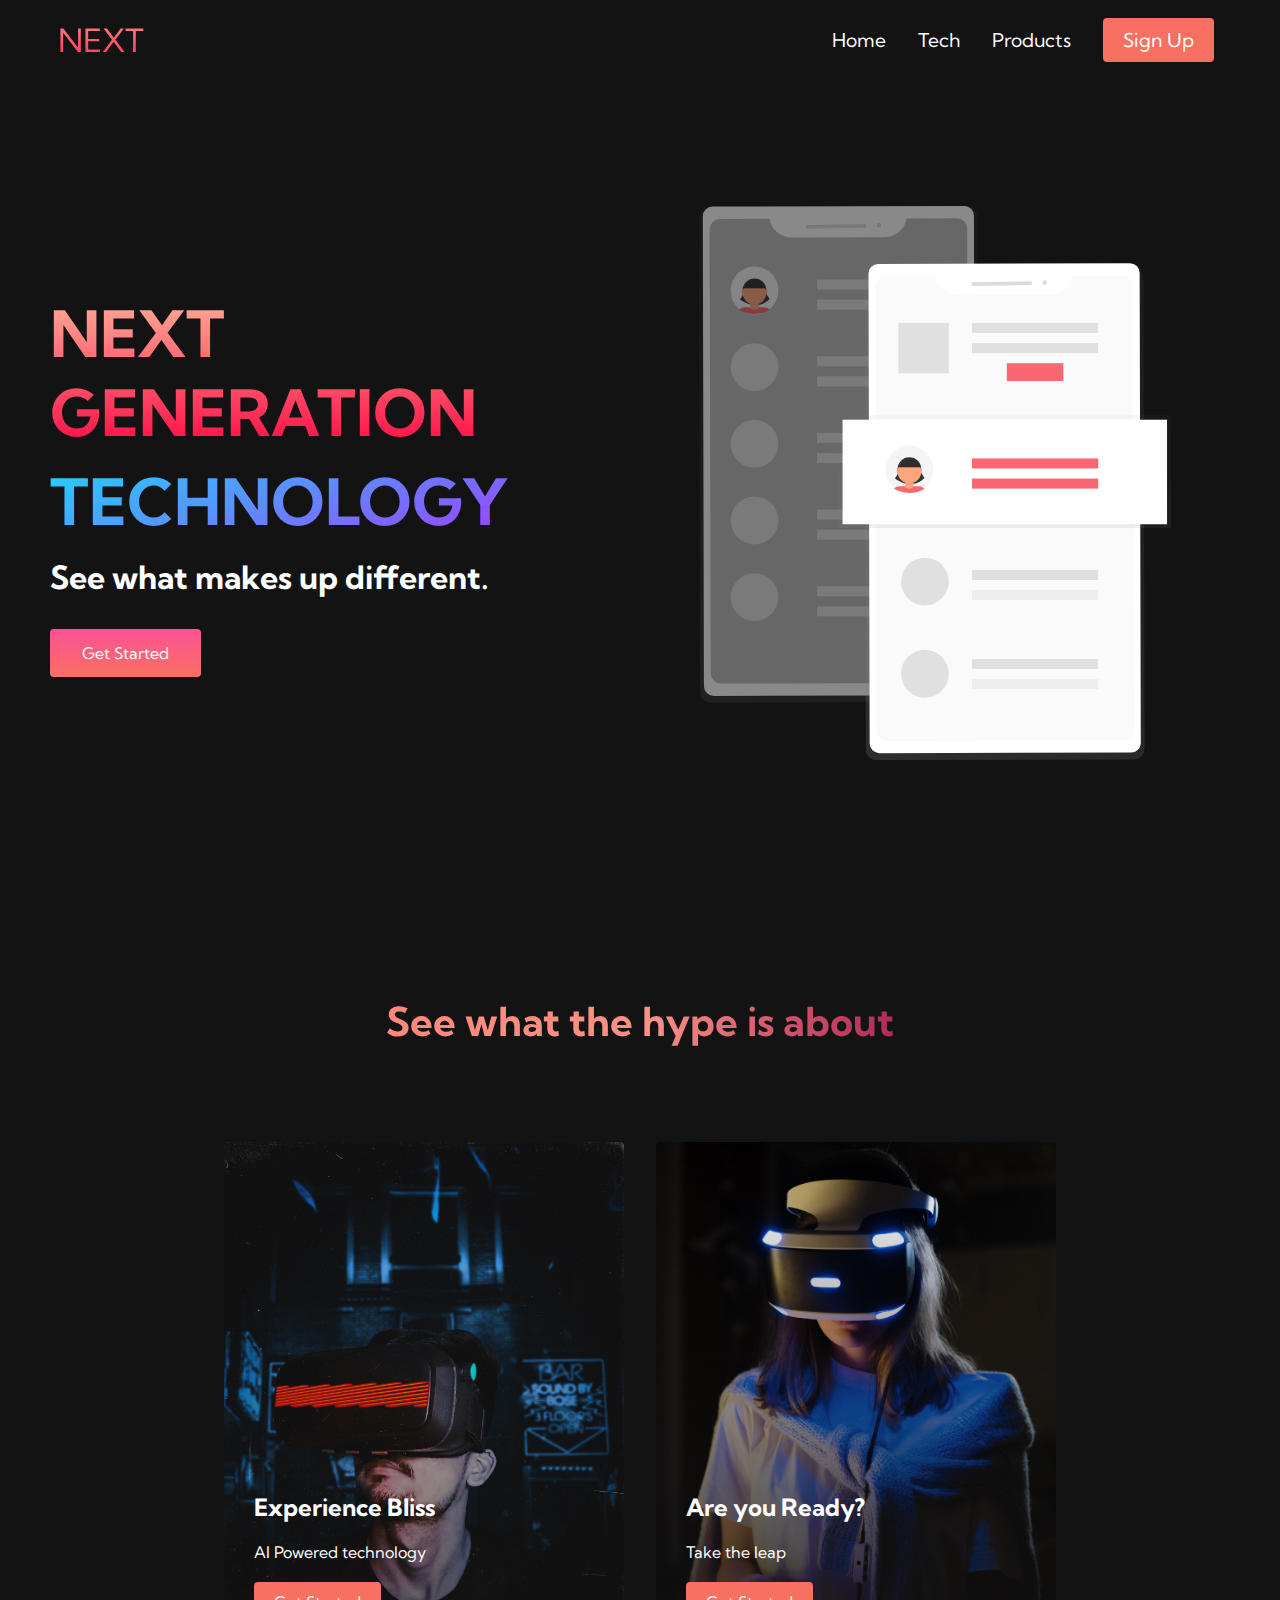
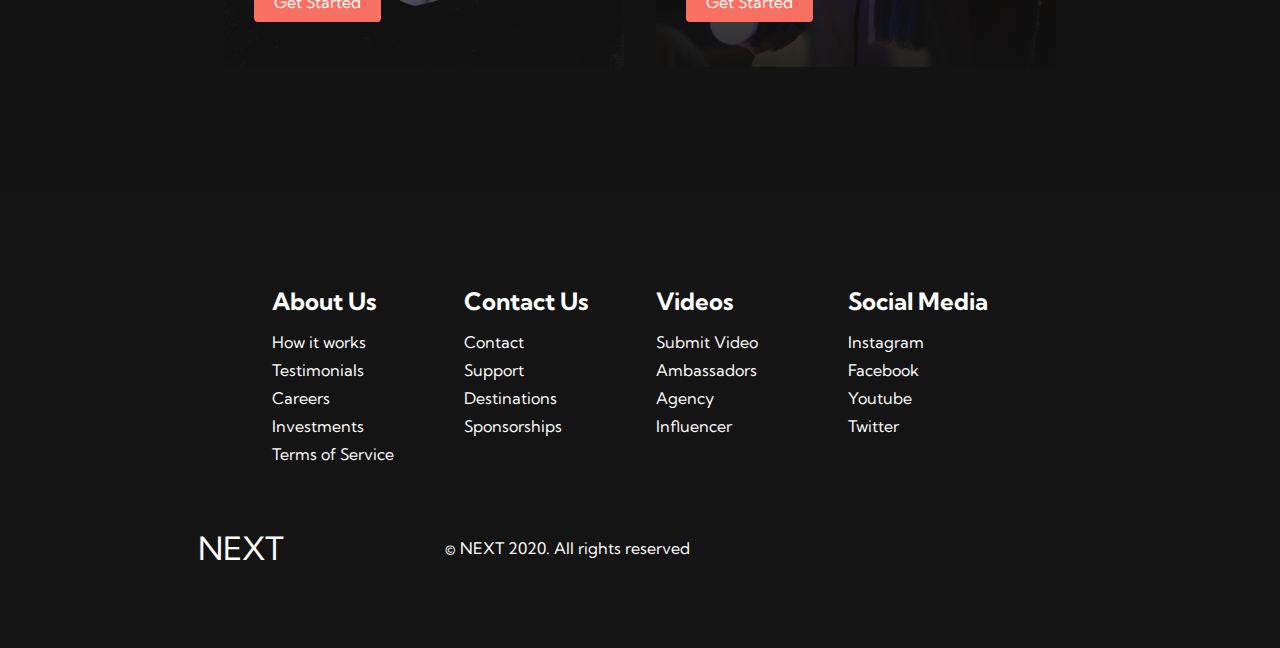
==== commit a943f19e: "Full Reboot" ====
--- a/index.html
+++ b/index.html
@@ -1,109 +1,160 @@
 <!DOCTYPE html>
-<html style="font-size: 16px;">
+<html lang="en">
   <head>
-    <meta name="viewport" content="width=device-width, initial-scale=1.0">
-    <meta charset="utf-8">
-    <meta name="keywords" content="creativestudio, We design People Inspired Experiences that create positive change in people&amp;apos;s lives.">
-    <meta name="description" content="">
-    <meta name="page_type" content="np-template-header-footer-from-plugin">
-    <title>Page 2</title>
-    <link rel="stylesheet" href="nicepage.css" media="screen">
-<link rel="stylesheet" href="Page-2.css" media="screen">
-    <script class="u-script" type="text/javascript" src="jquery-1.9.1.min.js" defer=""></script>
-    <script class="u-script" type="text/javascript" src="nicepage.js" defer=""></script>
-    <meta name="generator" content="Nicepage 4.3.1, nicepage.com">
-    <link id="u-theme-google-font" rel="stylesheet" href="https://fonts.googleapis.com/css?family=Roboto:100,100i,300,300i,400,400i,500,500i,700,700i,900,900i|Open+Sans:300,300i,400,400i,600,600i,700,700i,800,800i">
-    
-    
-    
-    <script type="application/ld+json">{
-		"@context": "http://schema.org",
-		"@type": "Organization",
-		"name": ""
-}</script>
-    <meta name="theme-color" content="#1f203a">
-    <meta property="og:title" content="Page 2">
-    <meta property="og:type" content="website">
+    <!--
+      Site created by Brian Design on youtube @ www.youtube.com/channel/UCsKsymTY_4BYR-wytLjex7A?view_as=subscriber
+    -->
+    <meta charset="UTF-8" />
+    <meta name="viewport" content="width=device-width, initial-scale=1.0" />
+    <title>HTML CSS Website</title>
+    <link rel="stylesheet" href="styles.css" />
+    <link
+      rel="stylesheet"
+      href="https://use.fontawesome.com/releases/v5.14.0/css/all.css"
+      integrity="sha384-HzLeBuhoNPvSl5KYnjx0BT+WB0QEEqLprO+NBkkk5gbc67FTaL7XIGa2w1L0Xbgc"
+      crossorigin="anonymous"
+    />
+    <link
+      href="https://fonts.googleapis.com/css2?family=Kumbh+Sans:wght@400;700&display=swap"
+      rel="stylesheet"
+    />
   </head>
-  <body data-home-page="https://website1276938.nicepage.io/Page-2.html?version=5fe1c98f-0ccc-4104-a6d4-1ef8a31ffe18" data-home-page-title="Page 2" class="u-body"><header class="u-clearfix u-header u-palette-1-base u-header" id="sec-ab9d"><div class="u-clearfix u-sheet u-sheet-1">
-        <nav class="u-menu u-menu-dropdown u-offcanvas u-menu-1" data-responsive-from="XL">
-          <div class="menu-collapse" style="font-size: 1rem; letter-spacing: 0px; font-weight: 500;">
-            <a class="u-button-style u-custom-active-border-color u-custom-active-color u-custom-border u-custom-border-color u-custom-borders u-custom-hover-border-color u-custom-hover-color u-custom-left-right-menu-spacing u-custom-padding-bottom u-custom-text-active-color u-custom-text-color u-custom-text-hover-color u-custom-top-bottom-menu-spacing u-nav-link u-text-active-palette-1-base u-text-hover-palette-2-base u-text-white" href="#">
-              <svg class="u-svg-link" viewBox="0 0 24 24"><use xlink:href="#menu-hamburger"></use></svg>
-              <svg class="u-svg-content" version="1.1" id="menu-hamburger" viewBox="0 0 16 16" x="0px" y="0px" xmlns:xlink="http://www.w3.org/1999/xlink" xmlns="http://www.w3.org/2000/svg"><g><rect y="1" width="16" height="2"></rect><rect y="7" width="16" height="2"></rect><rect y="13" width="16" height="2"></rect>
-</g></svg>
+  <body>
+    <!-- Navbar Section -->
+    <nav class="navbar">
+      <div class="navbar__container">
+        <a href="/" id="navbar__logo"><i class="fas fa-gem"></i>NEXT</a>
+        <div class="navbar__toggle" id="mobile-menu">
+          <span class="bar"></span> <span class="bar"></span>
+          <span class="bar"></span>
+        </div>
+        <ul class="navbar__menu">
+          <li class="navbar__item">
+            <a href="/" class="navbar__links">Home</a>
+          </li>
+          <li class="navbar__item">
+            <a href="/tech.html" class="navbar__links">Tech</a>
+          </li>
+          <li class="navbar__item">
+            <a href="/" class="navbar__links">Products</a>
+          </li>
+          <li class="navbar__btn"><a href="/" class="button">Sign Up</a></li>
+        </ul>
+      </div>
+    </nav>
+
+    <!-- Hero Section -->
+    <div class="main">
+      <div class="main__container">
+        <div class="main__content">
+          <h1>NEXT GENERATION</h1>
+          <h2>TECHNOLOGY</h2>
+          <p>See what makes up different.</p>
+          <button class="main__btn"><a href="#">Get Started</a></button>
+        </div>
+        <div class="main__img--container">
+          <img id="main__img" src="images/pic1.svg" />
+        </div>
+      </div>
+    </div>
+
+    <!-- Services Section -->
+    <div class="services">
+      <h1>See what the hype is about</h1>
+      <div class="services__container">
+        <div class="services__card">
+          <h2>Experience Bliss</h2>
+          <p>AI Powered technology</p>
+          <button>Get Started</button>
+        </div>
+        <div class="services__card">
+          <h2>Are you Ready?</h2>
+          <p>Take the leap</p>
+          <button>Get Started</button>
+        </div>
+      </div>
+    </div>
+
+    <!-- Footer Section -->
+    <div class="footer__container">
+      <div class="footer__links">
+        <div class="footer__link--wrapper">
+          <div class="footer__link--items">
+            <h2>About Us</h2>
+            <a href="/sign__up">How it works</a> <a href="/">Testimonials</a>
+            <a href="/">Careers</a> <a href="/">Investments</a>
+            <a href="/">Terms of Service</a>
+          </div>
+          <div class="footer__link--items">
+            <h2>Contact Us</h2>
+            <a href="/">Contact</a> <a href="/">Support</a>
+            <a href="/">Destinations</a> <a href="/">Sponsorships</a>
+          </div>
+        </div>
+        <div class="footer__link--wrapper">
+          <div class="footer__link--items">
+            <h2>Videos</h2>
+            <a href="/">Submit Video</a> <a href="/">Ambassadors</a>
+            <a href="/">Agency</a> <a href="/">Influencer</a>
+          </div>
+          <div class="footer__link--items">
+            <h2>Social Media</h2>
+            <a href="/">Instagram</a> <a href="/">Facebook</a>
+            <a href="/">Youtube</a> <a href="/">Twitter</a>
+          </div>
+        </div>
+      </div>
+      <section class="social__media">
+        <div class="social__media--wrap">
+          <div class="footer__logo">
+            <a href="/" id="footer__logo"><i class="fas fa-gem"></i>NEXT</a>
+          </div>
+          <p class="website__rights">© NEXT 2020. All rights reserved</p>
+          <div class="social__icons">
+            <a
+              class="social__icon--link"
+              href="/"
+              target="_blank"
+              aria-label="Facebook"
+            >
+              <i class="fab fa-facebook"></i>
+            </a>
+            <a
+              class="social__icon--link"
+              href="/"
+              target="_blank"
+              aria-label="Instagram"
+            >
+              <i class="fab fa-instagram"></i>
+            </a>
+            <a
+              class="social__icon--link"
+              href="//www.youtube.com/channel/UCsKsymTY_4BYR-wytLjex7A?view_as=subscriber"
+              target="_blank"
+              aria-label="Youtube"
+            >
+              <i class="fab fa-youtube"></i>
+            </a>
+            <a
+              class="social__icon--link"
+              href="/"
+              target="_blank"
+              aria-label="Twitter"
+            >
+              <i class="fab fa-twitter"></i>
+            </a>
+            <a
+              class="social__icon--link"
+              href="/"
+              target="_blank"
+              aria-label="LinkedIn"
+            >
+              <i class="fab fa-linkedin"></i>
             </a>
           </div>
-          <div class="u-custom-menu u-nav-container">
-            <ul class="u-nav u-spacing-2 u-unstyled u-nav-1"><li class="u-nav-item"><a class="u-active-grey-5 u-border-active-palette-1-base u-border-hover-palette-1-base u-button-style u-hover-grey-10 u-nav-link u-text-active-palette-3-base u-text-hover-palette-3-base u-text-palette-3-base" href="home-page.html" style="padding: 10px 20px;">home page</a>
-</li></ul>
-          </div>
-          <div class="u-custom-menu u-nav-container-collapse">
-            <div class="u-black u-container-style u-inner-container-layout u-opacity u-opacity-95 u-sidenav">
-              <div class="u-inner-container-layout u-sidenav-overflow">
-                <div class="u-menu-close"></div>
-                <ul class="u-align-center u-nav u-popupmenu-items u-unstyled u-nav-2"><li class="u-nav-item"><a class="u-button-style u-nav-link" href="home-page.html" style="padding: 10px 20px;">home page</a>
-</li></ul>
-              </div>
-            </div>
-            <div class="u-black u-menu-overlay u-opacity u-opacity-70"></div>
-          </div>
-          <style class="darkreader darkreader--sync" media="screen"></style>
-        </nav>
-      </div><style class="darkreader darkreader--sync" media="screen"></style><style class="darkreader darkreader--sync" media="screen"></style><style class="darkreader darkreader--sync" media="screen"></style><style class="darkreader darkreader--sync" media="screen"></style><style class="darkreader darkreader--sync" media="screen"></style><style class="darkreader darkreader--sync" media="screen"></style></header>
-    <style class="darkreader darkreader--sync" media="screen"></style>
-    <style class="darkreader darkreader--sync" media="screen"></style>
-    <style class="darkreader darkreader--sync" media="screen"></style>
-    <section class="u-align-center u-clearfix u-section-1" id="carousel_a717">
-      <div class="u-expanded-width u-grey-5 u-shape u-shape-rectangle u-shape-1"></div>
-      <div alt="" class="u-border-8 u-border-white u-image u-image-circle u-image-1" data-image-width="863" data-image-height="1196"></div>
-      <h2 class="u-text u-text-1">Nikunj Patel</h2>
-      <p class="u-text u-text-2">Computer Science Student at University of Western Ontario</p>
-      <a href="#" class="u-active-none u-border-2 u-border-black u-btn u-btn-rectangle u-button-style u-hover-none u-none u-btn-1">read more</a>
-      <style class="darkreader darkreader--sync" media="screen"></style>
-      <style class="darkreader darkreader--sync" media="screen"></style>
-      <style class="darkreader darkreader--sync" media="screen"></style>
-      <style class="darkreader darkreader--sync" media="screen"></style>
-      <style class="darkreader darkreader--sync" media="screen"></style>
-    </section>
-    <section class="u-align-center u-clearfix u-image u-shading u-section-2" data-image-width="1980" data-image-height="806" id="sec-77fd">
-      <div class="u-clearfix u-sheet u-valign-middle u-sheet-1">
-        <p class="u-large-text u-text u-text-variant u-text-1">We want to stay in touch with&nbsp;you!&nbsp;Please follow us&nbsp;on&nbsp;social media&nbsp;so we can keep in touch.</p>
-        <div class="u-social-icons u-spacing-20 u-social-icons-1">
-          <a class="u-social-url" target="_blank" data-type="Github" title="Github" href="https://github.com/CathRtic"><span class="u-icon u-social-github u-social-icon u-icon-1"><svg class="u-svg-link" preserveAspectRatio="xMidYMin slice" viewBox="0 0 112 112" style=""><use xlink:href="#svg-be37"></use></svg><svg class="u-svg-content" viewBox="0 0 112 112" x="0" y="0" id="svg-be37"><circle style=""></path></svg></span>
-          </a>
-          <a class="u-social-url" target="_blank" data-type="Email" title="Email" href="mailto:nikunj2077@outlook.com"><span class="u-icon u-social-email u-social-icon u-icon-2"><svg class="u-svg-link" preserveAspectRatio="xMidYMin slice" viewBox="0 0 112 112" style=""><use xlink:href="#svg-8d43"></use></svg><svg class="u-svg-content" viewBox="0 0 112 112" x="0" y="0" id="svg-8d43"><circle style=""></path></svg></span>
-          </a>
-          <a class="u-social-url" target="_blank" data-type="LinkedIn" title="LinkedIn" href="https://github.com/CathRtic"><span class="u-icon u-social-icon u-social-linkedin u-icon-3"><svg class="u-svg-link" preserveAspectRatio="xMidYMin slice" viewBox="0 0 112 112" style=""><use xlink:href="#svg-ebe6"></use></svg><svg class="u-svg-content" viewBox="0 0 112 112" x="0" y="0" id="svg-ebe6"><circle style=""></path></svg></span>
-          </a>
-          <a class="u-social-url" target="_blank" data-type="Twitter" title="Twitter" href="https://twitter.com/_CathRtic_"><span class="u-icon u-social-icon u-social-twitter u-icon-4"><svg class="u-svg-link" preserveAspectRatio="xMidYMin slice" viewBox="0 0 112 112" style=""><use xlink:href="#svg-9082"></use></svg><svg class="u-svg-content" viewBox="0 0 112 112" x="0" y="0" id="svg-9082"><circle class="st0" style=""></path></svg></span>
-          </a>
         </div>
-        <p class="u-text u-text-2">Images from <a href="https://www.freepik.comhttps://www.freepik.com/photos/background" class="u-border-1 u-border-white u-btn u-button-link u-button-style u-none u-text-body-alt-color u-btn-1" target="_blank">Freepik</a>
-        </p>
-      </div>
-      <style class="darkreader darkreader--sync" media="screen"></style>
-      <style class="darkreader darkreader--sync" media="screen"></style>
-      <style class="darkreader darkreader--sync" media="screen"></style>
-      <style class="darkreader darkreader--sync" media="screen"></style>
-      <style class="darkreader darkreader--sync" media="screen"></style>
-    </section>
-    <style class="darkreader darkreader--sync" media="screen"></style>
-    
-    
-    <footer class="u-align-center u-clearfix u-footer u-palette-1-base u-footer" id="sec-0f65"><div class="u-clearfix u-sheet u-sheet-1">
-        <p class="u-small-text u-text u-text-variant u-text-1">Sample text. Click to select the text box. Click again or double click to start editing the text.</p>
-      </div><style class="darkreader darkreader--sync" media="screen"></style><style class="darkreader darkreader--sync" media="screen"></style><style class="darkreader darkreader--sync" media="screen"></style><style class="darkreader darkreader--sync" media="screen"></style><style class="darkreader darkreader--sync" media="screen"></style></footer>
-    <section class="u-backlink u-clearfix u-grey-80">
-      <a class="u-link" href="landing-page" target="_blank">
-        <span>Landing Page</span>
-      </a>
-      <p class="u-text">
-        <span>created with</span>
-      </p>
-      <a class="u-link" href="" target="_blank">
-        <span>Offline Website Builder</span>
-      </a>. 
-    </section>
+      </section>
+    </div>
+    <script src="app.js"></script>
   </body>
-</html>+</html>
--- a/styles.css
+++ b/styles.css
@@ -0,0 +1,613 @@
+* {
+  box-sizing: border-box;
+  margin: 0;
+  padding: 0;
+  font-family: 'Kumbh Sans', sans-serif;
+}
+
+.navbar {
+  background: #131313;
+  height: 80px;
+  display: flex;
+  justify-content: center;
+  align-items: center;
+  font-size: 1.2rem;
+  position: sticky;
+  top: 0;
+  z-index: 999;
+}
+
+.navbar__container {
+  display: flex;
+  justify-content: space-between;
+  height: 80px;
+  z-index: 1;
+  width: 100%;
+  max-width: 1300px;
+  margin-right: auto;
+  margin-left: auto;
+  padding-right: 50px;
+  padding-left: 50px;
+}
+
+#navbar__logo {
+  background-color: #ff8177;
+  background-image: linear-gradient(to top, #ff0844 0%, #ffb199 100%);
+  background-size: 100%;
+  -webkit-background-clip: text;
+  -moz-background-clip: text;
+  -webkit-text-fill-color: transparent;
+  -moz-text-fill-color: transparent;
+  display: flex;
+  align-items: center;
+  cursor: pointer;
+  text-decoration: none;
+  font-size: 2rem;
+}
+
+.fa-gem {
+  margin-right: 0.5rem;
+}
+
+.navbar__menu {
+  display: flex;
+  align-items: center;
+  list-style: none;
+  text-align: center;
+}
+
+.navbar__item {
+  height: 80px;
+}
+
+.navbar__links {
+  color: #fff;
+  display: flex;
+  align-items: center;
+  justify-content: center;
+  text-decoration: none;
+  padding: 0 1rem;
+  height: 100%;
+}
+
+.navbar__btn {
+  display: flex;
+  justify-content: center;
+  align-items: center;
+  padding: 0 1rem;
+  width: 100%;
+}
+
+.button {
+  display: flex;
+  justify-content: center;
+  align-items: center;
+  text-decoration: none;
+  padding: 10px 20px;
+  height: 100%;
+  width: 100%;
+  border: none;
+  outline: none;
+  border-radius: 4px;
+  background: #f77062;
+  color: #fff;
+}
+
+.button:hover {
+  background: #4837ff;
+  transition: all 0.3s ease;
+}
+
+.navbar__links:hover {
+  color: #f77062;
+  transition: all 0.3s ease;
+}
+
+@media screen and (max-width: 960px) {
+  .navbar__container {
+    display: flex;
+    justify-content: space-between;
+    height: 80px;
+    z-index: 1;
+    width: 100%;
+    max-width: 1300px;
+    padding: 0;
+  }
+
+  .navbar__menu {
+    display: grid;
+    grid-template-columns: auto;
+    margin: 0;
+    width: 100%;
+    position: absolute;
+    top: -1000px;
+    opacity: 1;
+    transition: all 0.5s ease;
+    height: 50vh;
+    z-index: -1;
+  }
+
+  .navbar__menu.active {
+    background: #131313;
+    top: 100%;
+    opacity: 1;
+    transition: all 0.5s ease;
+    z-index: 99;
+    height: 50vh;
+    font-size: 1.6rem;
+  }
+
+  #navbar__logo {
+    padding-left: 25px;
+  }
+
+  .navbar__toggle .bar {
+    width: 25px;
+    height: 3px;
+    margin: 5px auto;
+    transition: all 0.3s ease-in-out;
+    background: #fff;
+  }
+
+  .navbar__item {
+    width: 100%;
+  }
+
+  .navbar__links {
+    text-align: center;
+    padding: 2rem;
+    width: 100%;
+    display: table;
+  }
+
+  .navbar__btn {
+    padding-bottom: 2rem;
+  }
+
+  .button {
+    display: flex;
+    justify-content: center;
+    align-items: center;
+    width: 80%;
+    height: 80px;
+    margin: 0;
+  }
+
+  #mobile-menu {
+    position: absolute;
+    top: 20%;
+    right: 5%;
+    transform: translate(5%, 20%);
+  }
+
+  .navbar__toggle .bar {
+    display: block;
+    cursor: pointer;
+  }
+
+  #mobile-menu.is-active .bar:nth-child(2) {
+    opacity: 0;
+  }
+
+  #mobile-menu.is-active .bar:nth-child(1) {
+    transform: translateY(8px) rotate(45deg);
+  }
+
+  #mobile-menu.is-active .bar:nth-child(3) {
+    transform: translateY(-8px) rotate(-45deg);
+  }
+}
+
+/* Main Content CSS */
+.main {
+  background-color: #141414;
+}
+
+.main__container {
+  display: grid;
+  grid-template-columns: 1fr 1fr;
+  align-items: center;
+  justify-self: center;
+  margin: 0 auto;
+  height: 90vh;
+  background-color: #131313;
+  z-index: 1;
+  width: 100%;
+  max-width: 1300px;
+  padding-right: 50px;
+  padding-left: 50px;
+}
+
+.main__content {
+  color: #fff;
+  width: 100%;
+}
+
+.main__content h1 {
+  font-size: 4rem;
+  background-color: #ff8177;
+  background-image: linear-gradient(to top, #ff0844 0%, #ffb199 100%);
+  background-size: 100%;
+  -webkit-background-clip: text;
+  -moz-background-clip: text;
+  -webkit-text-fill-color: transparent;
+  -moz-text-fill-color: transparent;
+}
+
+.main__content h2 {
+  font-size: 4rem;
+  margin-top: 10px;
+  background-color: #ff8177;
+  background-image: linear-gradient(-20deg, #b721ff 0%, #21d4fd 100%);
+  background-size: 100%;
+  -webkit-background-clip: text;
+  -moz-background-clip: text;
+  -webkit-text-fill-color: transparent;
+  -moz-text-fill-color: transparent;
+}
+
+.main__content p {
+  margin-top: 1rem;
+  font-size: 2rem;
+  font-weight: 700;
+}
+
+.main__btn {
+  font-size: 1rem;
+  background-image: linear-gradient(to top, #f77062 0%, #fe5196 100%);
+  padding: 14px 32px;
+  border: none;
+  border-radius: 4px;
+  color: #fff;
+  margin-top: 2rem;
+  cursor: pointer;
+  position: relative;
+  transition: all 0.35s;
+  outline: none;
+}
+
+.main__btn a {
+  position: relative;
+  z-index: 2;
+  color: #fff;
+  text-decoration: none;
+}
+
+.main__btn:after {
+  position: absolute;
+  content: '';
+  top: 0;
+  left: 0;
+  width: 0;
+  height: 100%;
+  background: #4837ff;
+  transition: all 0.35s;
+  border-radius: 4px;
+}
+
+.main__btn:hover {
+  color: #fff;
+}
+
+.main__btn:hover:after {
+  width: 100%;
+}
+
+.main__img--container {
+  text-align: center;
+}
+
+#main__img {
+  height: 80%;
+  width: 80%;
+}
+
+/* Mobile Responsive */
+@media screen and (max-width: 768px) {
+  .main__container {
+    display: grid;
+    grid-template-columns: auto;
+    align-items: center;
+    justify-self: center;
+    width: 100%;
+    margin: 0 auto;
+    height: 90vh;
+  }
+
+  .main__content {
+    text-align: center;
+    margin-bottom: 4rem;
+  }
+
+  .main__content h1 {
+    font-size: 2.5rem;
+    margin-top: 2rem;
+  }
+
+  .main__content h2 {
+    font-size: 3rem;
+  }
+
+  .main__content p {
+    margin-top: 1rem;
+    font-size: 1.5rem;
+  }
+}
+
+@media screen and (max-width: 480px) {
+  .main__content h1 {
+    font-size: 2rem;
+    margin-top: 3rem;
+  }
+
+  .main__content h2 {
+    font-size: 2rem;
+  }
+
+  .main__content p {
+    margin-top: 2rem;
+    font-size: 1.5rem;
+  }
+
+  .main__btn {
+    padding: 12px 36px;
+    margin: 2.5rem 0;
+  }
+}
+
+/* Services Section */
+.services {
+  background: #131313;
+  display: flex;
+  flex-direction: column;
+  justify-content: center;
+  align-items: center;
+  height: 100vh;
+}
+
+.services h1 {
+  background-color: #ff8177;
+  background-image: linear-gradient(
+    to right,
+    #ff8177 0%,
+    #ff867a 0%,
+    #ff8c7f 21%,
+    #f99185 52%,
+    #cf556c 78%,
+    #b12a5b 100%
+  );
+  background-size: 100%;
+  -webkit-background-clip: text;
+  -moz-background-clip: text;
+  -webkit-text-fill-color: transparent;
+  -moz-text-fill-color: transparent;
+  margin-bottom: 5rem;
+  font-size: 2.5rem;
+}
+
+.services__container {
+  display: flex;
+  justify-content: center;
+  flex-wrap: wrap;
+}
+
+.services__card {
+  margin: 1rem;
+  height: 525px;
+  width: 400px;
+  border-radius: 4px;
+  background-image: linear-gradient(
+      to bottom,
+      rgba(0, 0, 0, 0) 0%,
+      rgba(17, 17, 17, 0.6) 100%
+    ),
+    url('/images/pic3.jpg');
+  background-size: cover;
+  position: relative;
+  color: #fff;
+}
+
+.services__card:before {
+  opacity: 0.2;
+}
+
+.services__card:nth-child(2) {
+  background-image: linear-gradient(
+      to bottom,
+      rgba(0, 0, 0, 0) 0%,
+      rgba(17, 17, 17, 0.9) 100%
+    ),
+    url('/images/pic4.jpg');
+}
+
+.services__card h2 {
+  position: absolute;
+  top: 350px;
+  left: 30px;
+}
+
+.services__card p {
+  position: absolute;
+  top: 400px;
+  left: 30px;
+}
+
+.services__card button {
+  color: #fff;
+  padding: 10px 20px;
+  border: none;
+  outline: none;
+  border-radius: 4px;
+  background: #f77062;
+  position: absolute;
+  top: 440px;
+  left: 30px;
+  font-size: 1rem;
+}
+
+.services__card button:hover {
+  cursor: pointer;
+}
+
+.services__card:hover {
+  transform: scale(1.075);
+  transition: 0.2s ease-in;
+  cursor: pointer;
+}
+
+@media screen and (max-width: 960px) {
+  .services {
+    height: 1600px;
+  }
+
+  .services h1 {
+    font-size: 2rem;
+    margin-top: 12rem;
+  }
+}
+
+@media screen and (max-width: 480px) {
+  .services {
+    height: 1400px;
+  }
+
+  .services h1 {
+    font-size: 1.2rem;
+  }
+
+  .services__card {
+    width: 300px;
+  }
+}
+
+/* Footer CSS */
+.footer__container {
+  background-color: #141414;
+  padding: 5rem 0;
+  display: flex;
+  flex-direction: column;
+  justify-content: center;
+  align-items: center;
+}
+
+#footer__logo {
+  color: #fff;
+  display: flex;
+  align-items: center;
+  cursor: pointer;
+  text-decoration: none;
+  font-size: 2rem;
+}
+
+.footer__links {
+  width: 100%;
+  max-width: 1000px;
+  display: flex;
+  justify-content: center;
+}
+
+.footer__link--wrapper {
+  display: flex;
+}
+
+.footer__link--items {
+  display: flex;
+  flex-direction: column;
+  align-items: flex-start;
+  margin: 16px;
+  text-align: left;
+  width: 160px;
+  box-sizing: border-box;
+}
+
+.footer__link--items h2 {
+  margin-bottom: 16px;
+}
+
+.footer__link--items > h2 {
+  color: #fff;
+}
+
+.footer__link--items a {
+  color: #fff;
+  text-decoration: none;
+  margin-bottom: 0.5rem;
+}
+
+.footer__link--items a:hover {
+  color: #e9e9e9;
+  transition: 0.3s ease-out;
+}
+
+/* Social Icons */
+.social__icon--link {
+  color: #fff;
+  font-size: 24px;
+}
+
+.social__media {
+  max-width: 1000px;
+  width: 100%;
+}
+
+.social__media--wrap {
+  display: flex;
+  justify-content: space-between;
+  align-items: center;
+  width: 90%;
+  max-width: 1000px;
+  margin: 40px auto 0 auto;
+}
+
+.social__icons {
+  display: flex;
+  justify-content: space-between;
+  align-items: center;
+  width: 240px;
+}
+
+.social__logo {
+  color: #fff;
+  justify-self: start;
+  margin-left: 20px;
+  cursor: pointer;
+  text-decoration: none;
+  font-size: 2rem;
+  display: flex;
+  align-items: center;
+  margin-bottom: 16px;
+}
+
+.website__rights {
+  color: #fff;
+}
+
+@media screen and (max-width: 820px) {
+  .footer__links {
+    padding-top: 2rem;
+  }
+
+  #footer__logo {
+    margin-bottom: 2rem;
+  }
+
+  .website__rights {
+    margin-bottom: 2rem;
+  }
+
+  .footer__link--wrapper {
+    flex-direction: column;
+  }
+
+  .social__media--wrap {
+    flex-direction: column;
+  }
+}
+
+@media screen and (max-width: 480px) {
+  .footer__link--items {
+    margin: 0;
+    padding: 10px;
+    width: 100%;
+  }
+}
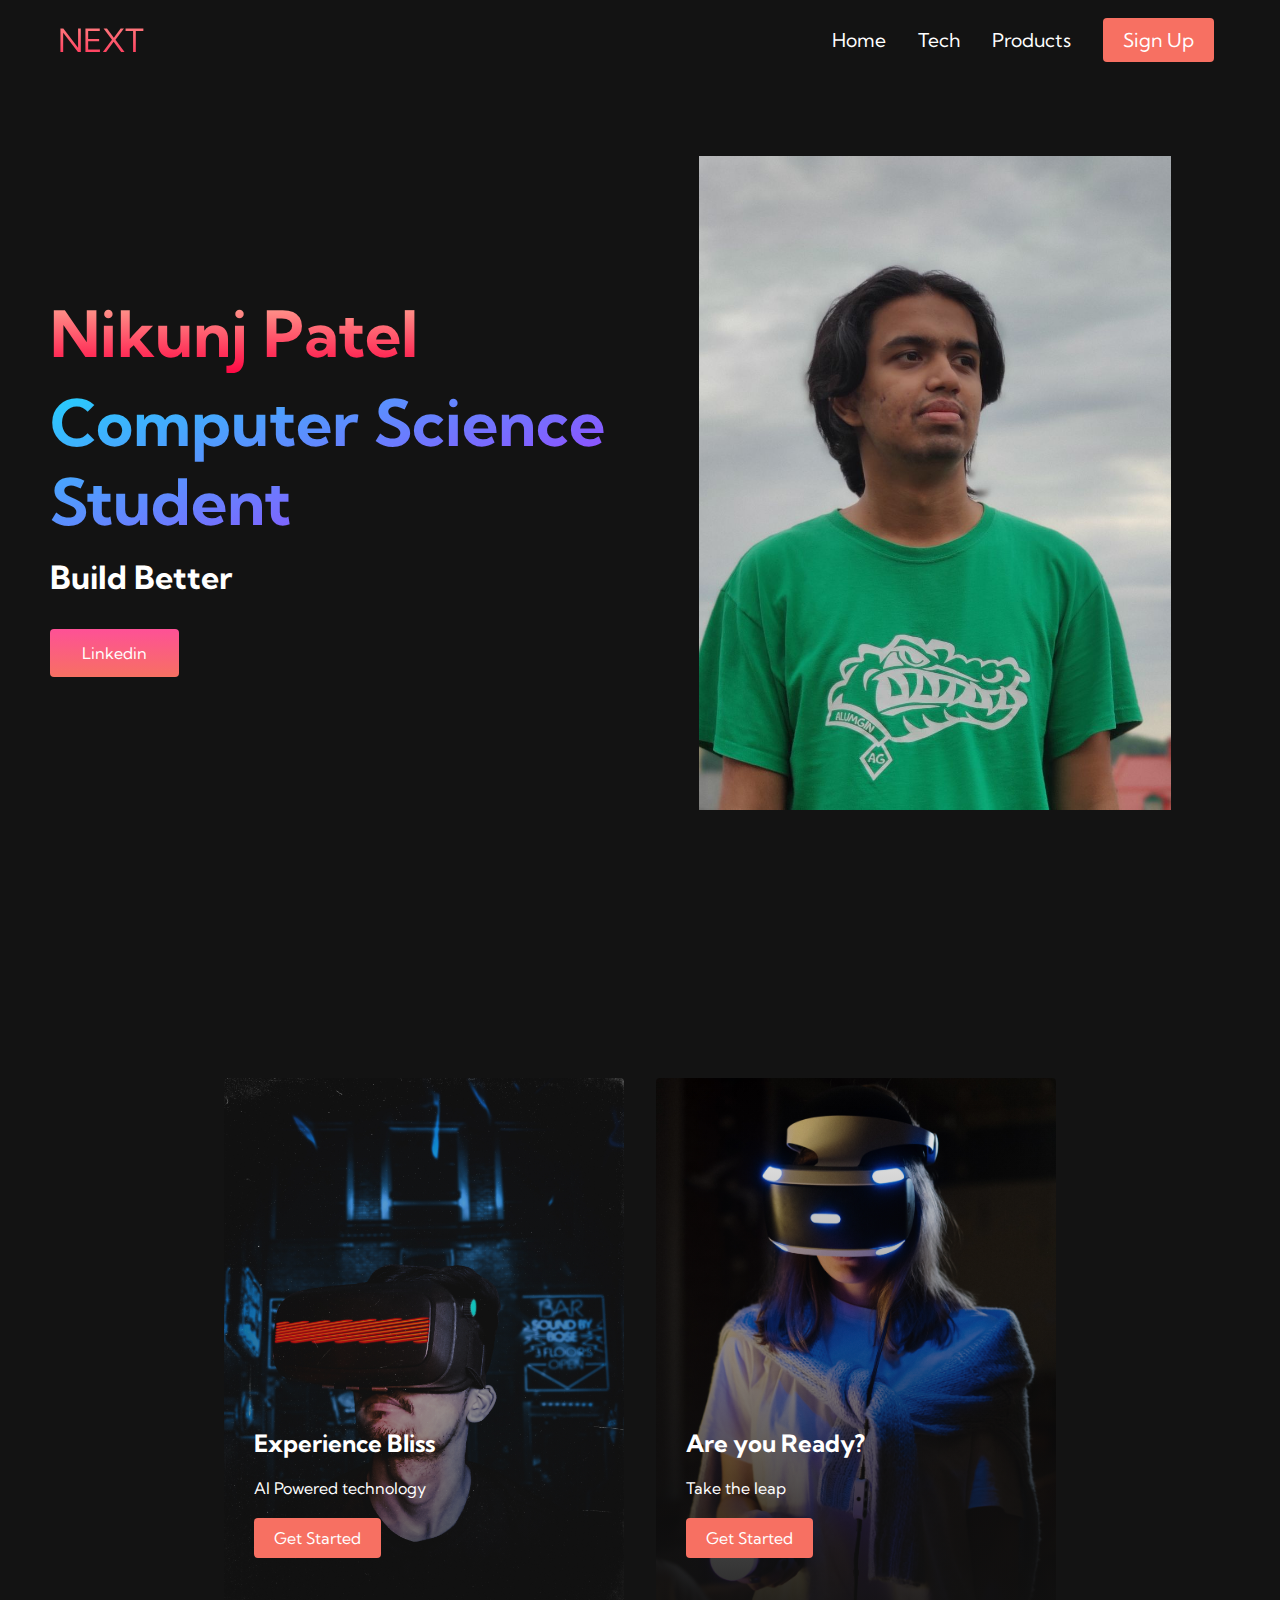
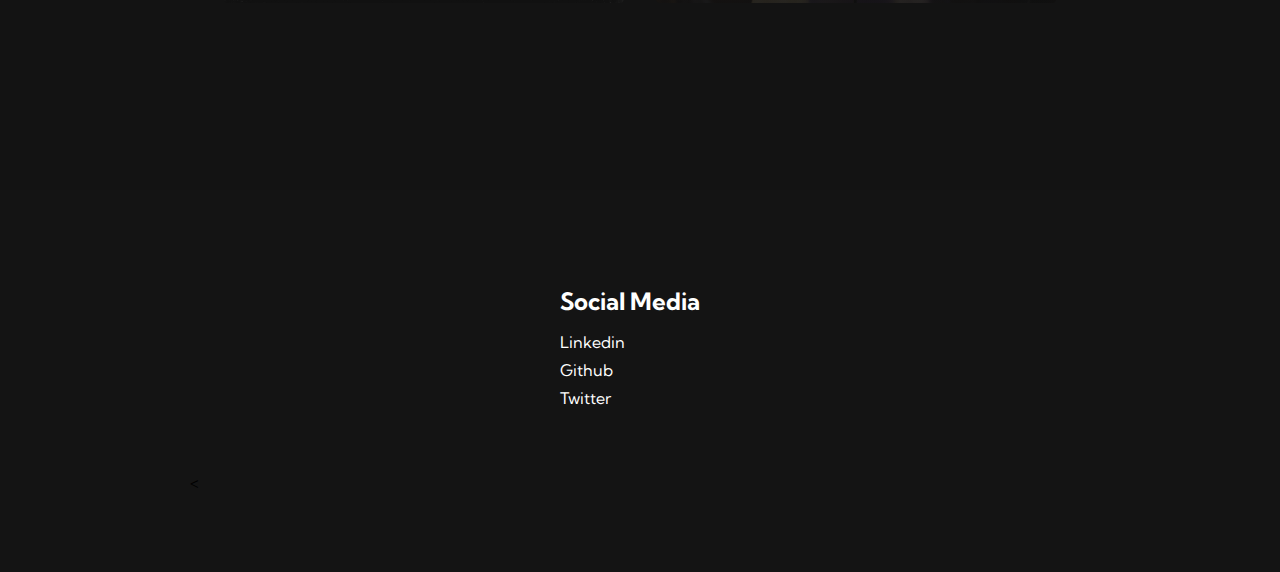
==== commit 2468d2bb: "startup" ====
--- a/index.html
+++ b/index.html
@@ -1,9 +1,7 @@
 <!DOCTYPE html>
 <html lang="en">
   <head>
-    <!--
-      Site created by Brian Design on youtube @ www.youtube.com/channel/UCsKsymTY_4BYR-wytLjex7A?view_as=subscriber
-    -->
+    
     <meta charset="UTF-8" />
     <meta name="viewport" content="width=device-width, initial-scale=1.0" />
     <title>HTML CSS Website</title>
@@ -47,20 +45,20 @@
     <div class="main">
       <div class="main__container">
         <div class="main__content">
-          <h1>NEXT GENERATION</h1>
-          <h2>TECHNOLOGY</h2>
-          <p>See what makes up different.</p>
-          <button class="main__btn"><a href="#">Get Started</a></button>
+          <h1>Nikunj Patel</h1>
+          <h2>Computer Science Student</h2>
+          <p>Build Better</p>
+          <button class="main__btn"><a href="https://www.linkedin.com/in/nikunj-patel-194b4a222/" target="_blank">Linkedin</a></button>
         </div>
         <div class="main__img--container">
-          <img id="main__img" src="images/pic1.svg" />
+          <img id="main__img" src="images/Nikunj.jpg" />
         </div>
       </div>
     </div>
 
     <!-- Services Section -->
     <div class="services">
-      <h1>See what the hype is about</h1>
+      
       <div class="services__container">
         <div class="services__card">
           <h2>Experience Bliss</h2>
@@ -79,37 +77,18 @@
     <div class="footer__container">
       <div class="footer__links">
         <div class="footer__link--wrapper">
-          <div class="footer__link--items">
-            <h2>About Us</h2>
-            <a href="/sign__up">How it works</a> <a href="/">Testimonials</a>
-            <a href="/">Careers</a> <a href="/">Investments</a>
-            <a href="/">Terms of Service</a>
-          </div>
-          <div class="footer__link--items">
-            <h2>Contact Us</h2>
-            <a href="/">Contact</a> <a href="/">Support</a>
-            <a href="/">Destinations</a> <a href="/">Sponsorships</a>
-          </div>
-        </div>
-        <div class="footer__link--wrapper">
-          <div class="footer__link--items">
-            <h2>Videos</h2>
-            <a href="/">Submit Video</a> <a href="/">Ambassadors</a>
-            <a href="/">Agency</a> <a href="/">Influencer</a>
-          </div>
+          
+            
           <div class="footer__link--items">
             <h2>Social Media</h2>
-            <a href="/">Instagram</a> <a href="/">Facebook</a>
-            <a href="/">Youtube</a> <a href="/">Twitter</a>
+            <a href="https://www.linkedin.com/in/nikunj-patel-194b4a222/">Linkedin</a> <a href="https://github.com/CathRtic">Github</a>
+            <a href="https://twitter.com/_CathRtic_">Twitter</a> 
           </div>
         </div>
       </div>
       <section class="social__media">
         <div class="social__media--wrap">
-          <div class="footer__logo">
-            <a href="/" id="footer__logo"><i class="fas fa-gem"></i>NEXT</a>
-          </div>
-          <p class="website__rights">© NEXT 2020. All rights reserved</p>
+          <
           <div class="social__icons">
             <a
               class="social__icon--link"
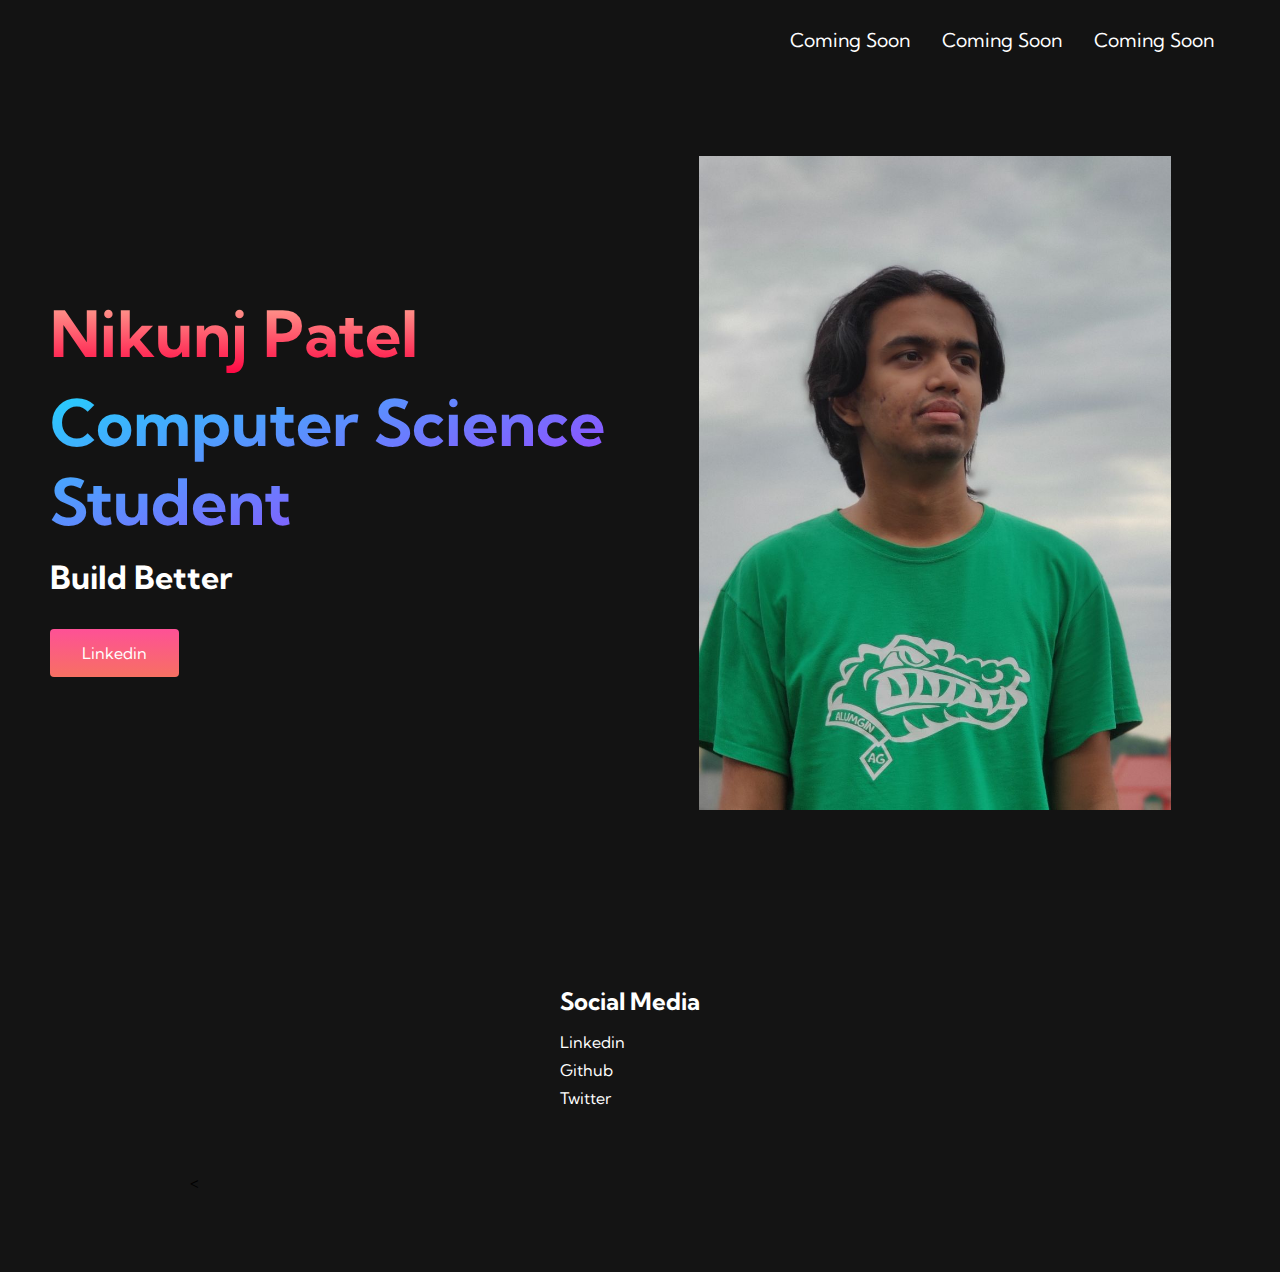
==== commit 91f2dd65: "Clean Up" ====
--- a/index.html
+++ b/index.html
@@ -21,22 +21,22 @@
     <!-- Navbar Section -->
     <nav class="navbar">
       <div class="navbar__container">
-        <a href="/" id="navbar__logo"><i class="fas fa-gem"></i>NEXT</a>
+        
         <div class="navbar__toggle" id="mobile-menu">
           <span class="bar"></span> <span class="bar"></span>
           <span class="bar"></span>
         </div>
         <ul class="navbar__menu">
           <li class="navbar__item">
-            <a href="/" class="navbar__links">Home</a>
+            <a href="/" class="navbar__links">Coming Soon</a>
           </li>
           <li class="navbar__item">
-            <a href="/tech.html" class="navbar__links">Tech</a>
+            <a href="/tech.html" class="navbar__links">Coming Soon</a>
           </li>
           <li class="navbar__item">
-            <a href="/" class="navbar__links">Products</a>
+            <a href="/" class="navbar__links">Coming Soon</a>
           </li>
-          <li class="navbar__btn"><a href="/" class="button">Sign Up</a></li>
+          
         </ul>
       </div>
     </nav>
@@ -57,21 +57,7 @@
     </div>
 
     <!-- Services Section -->
-    <div class="services">
-      
-      <div class="services__container">
-        <div class="services__card">
-          <h2>Experience Bliss</h2>
-          <p>AI Powered technology</p>
-          <button>Get Started</button>
-        </div>
-        <div class="services__card">
-          <h2>Are you Ready?</h2>
-          <p>Take the leap</p>
-          <button>Get Started</button>
-        </div>
-      </div>
-    </div>
+    
 
     <!-- Footer Section -->
     <div class="footer__container">
